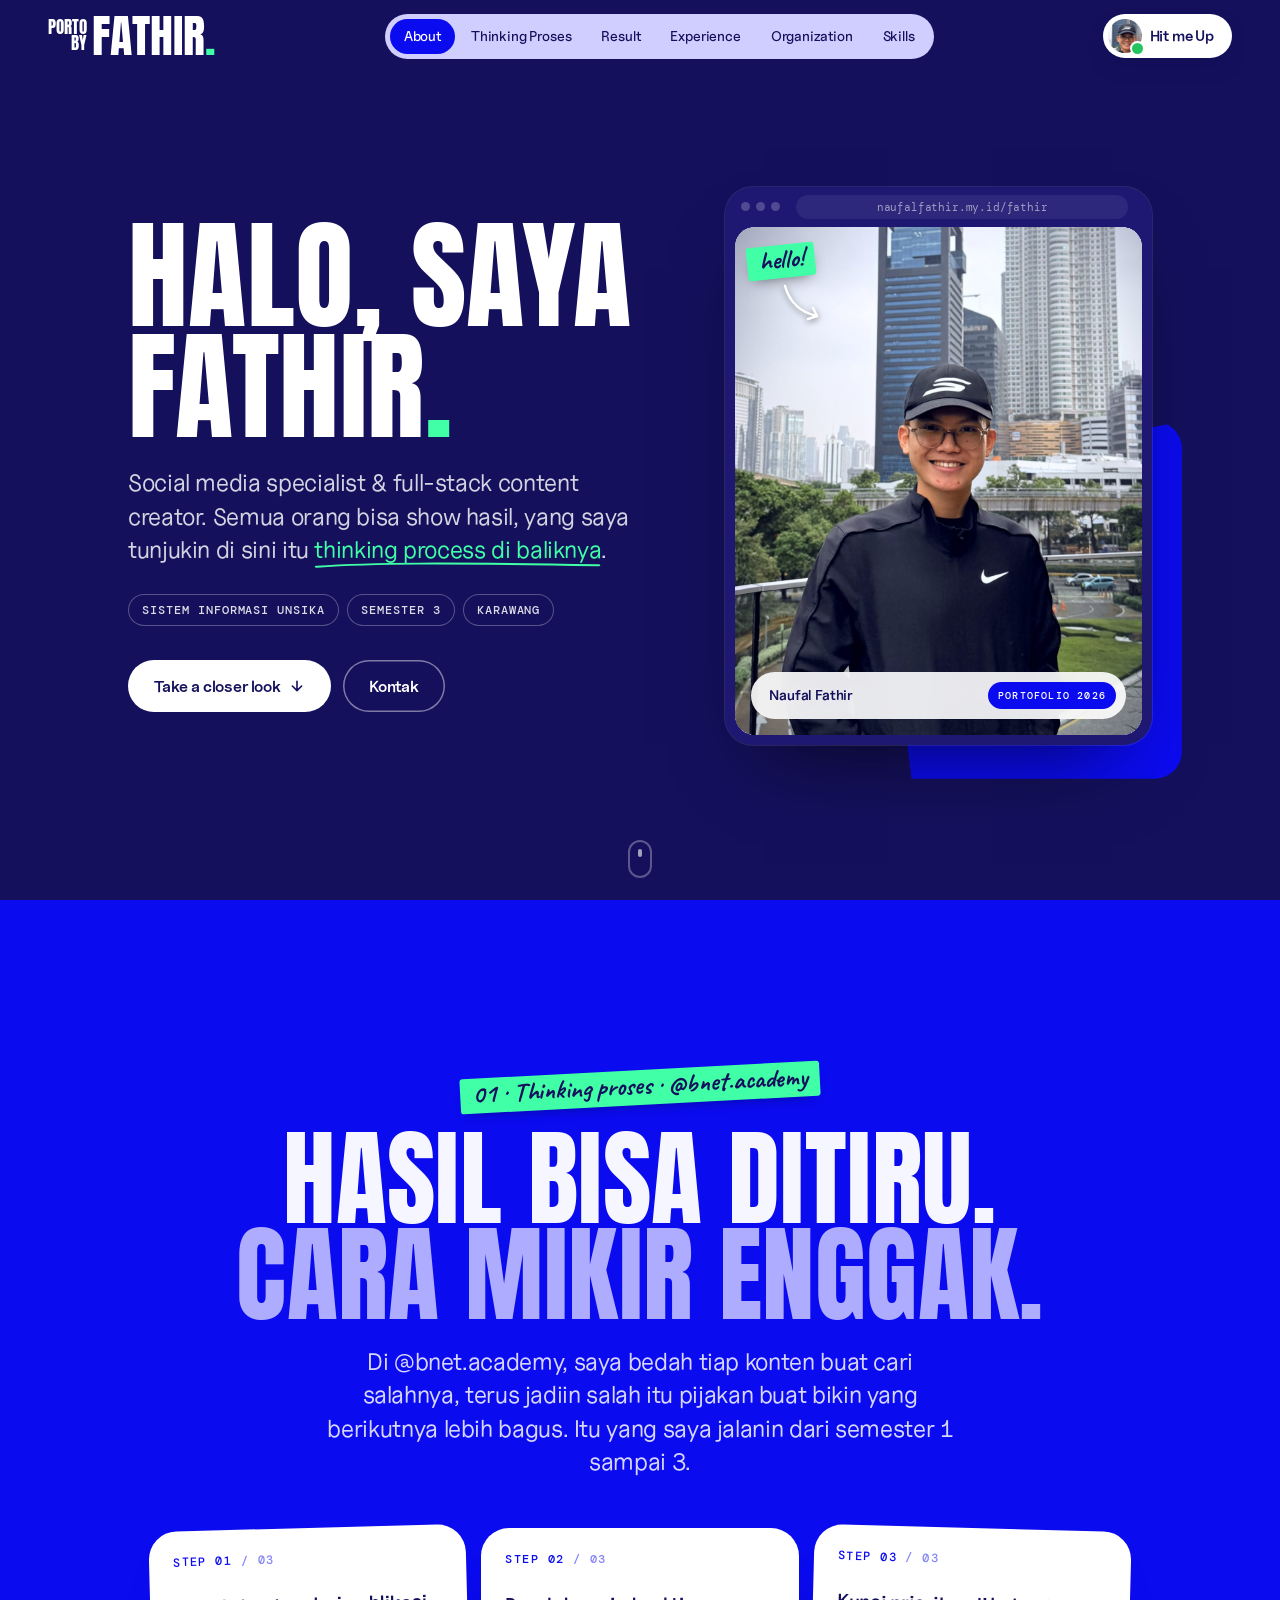
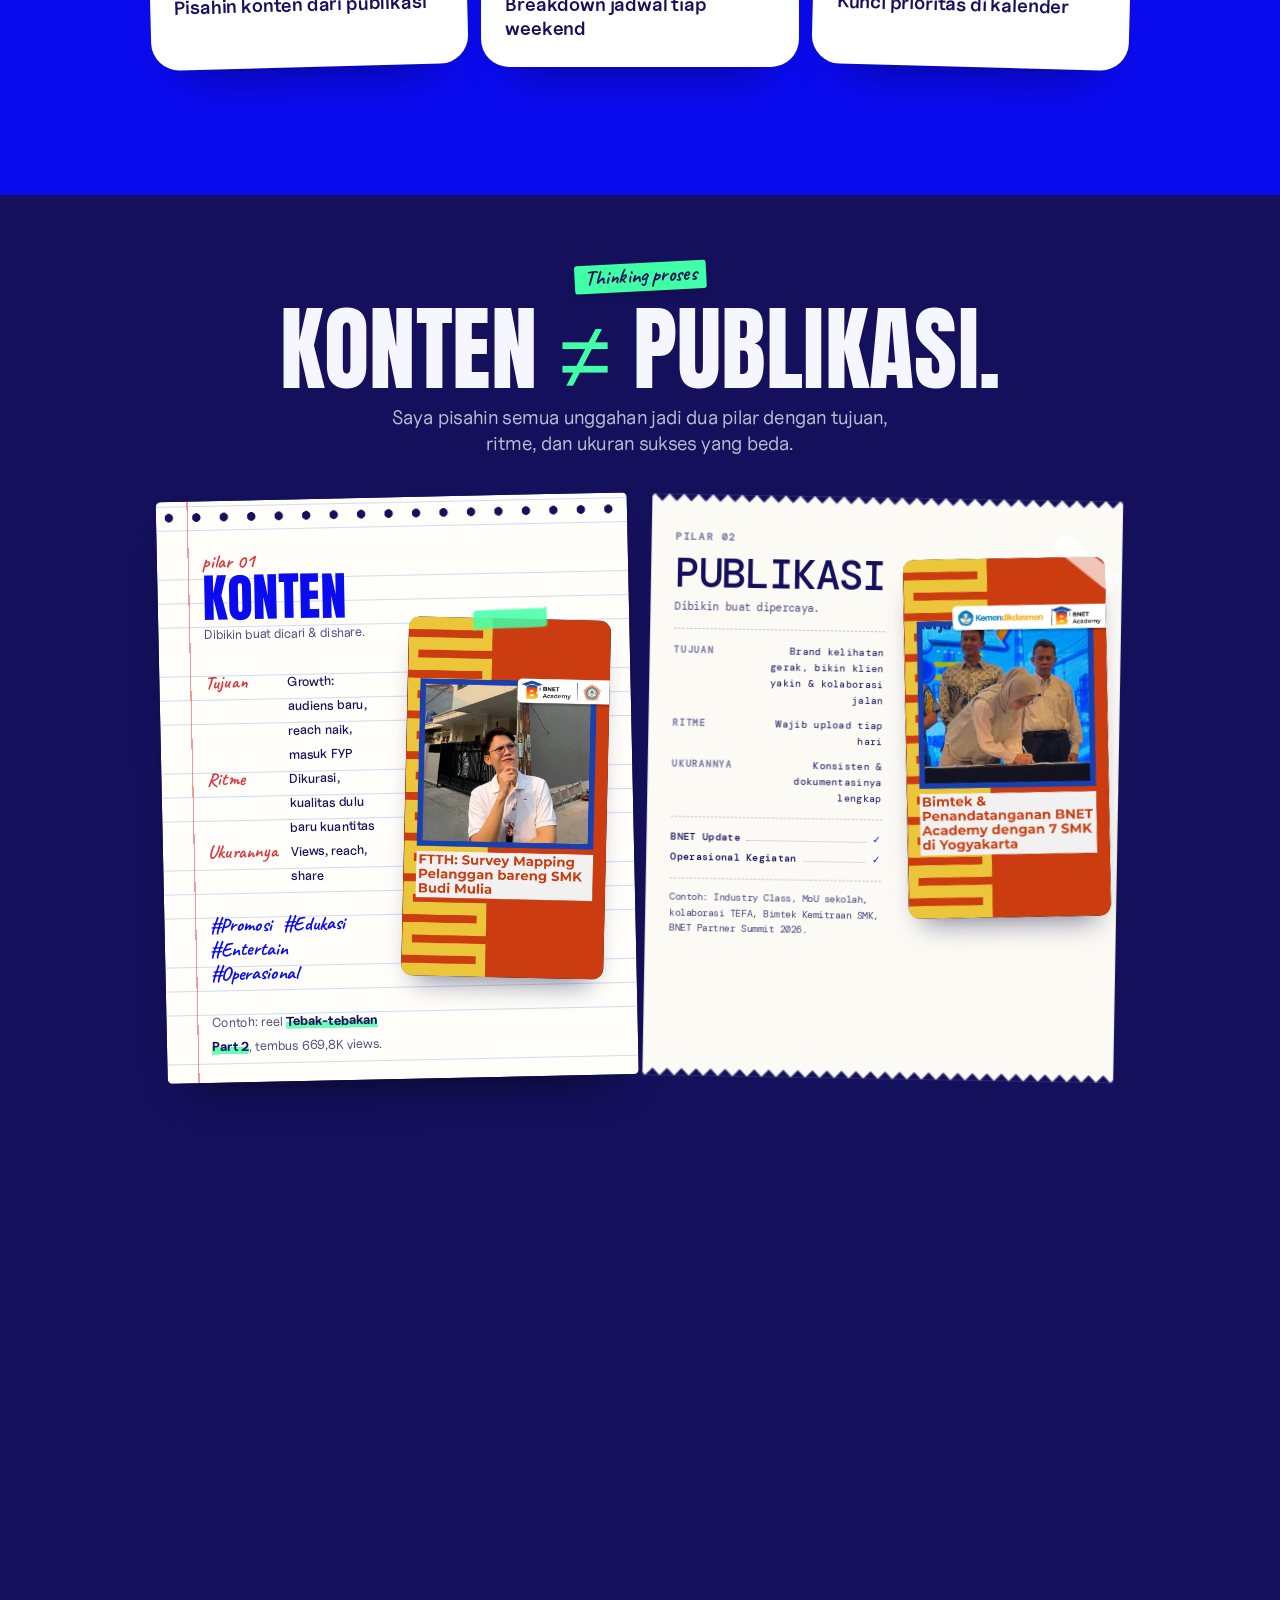
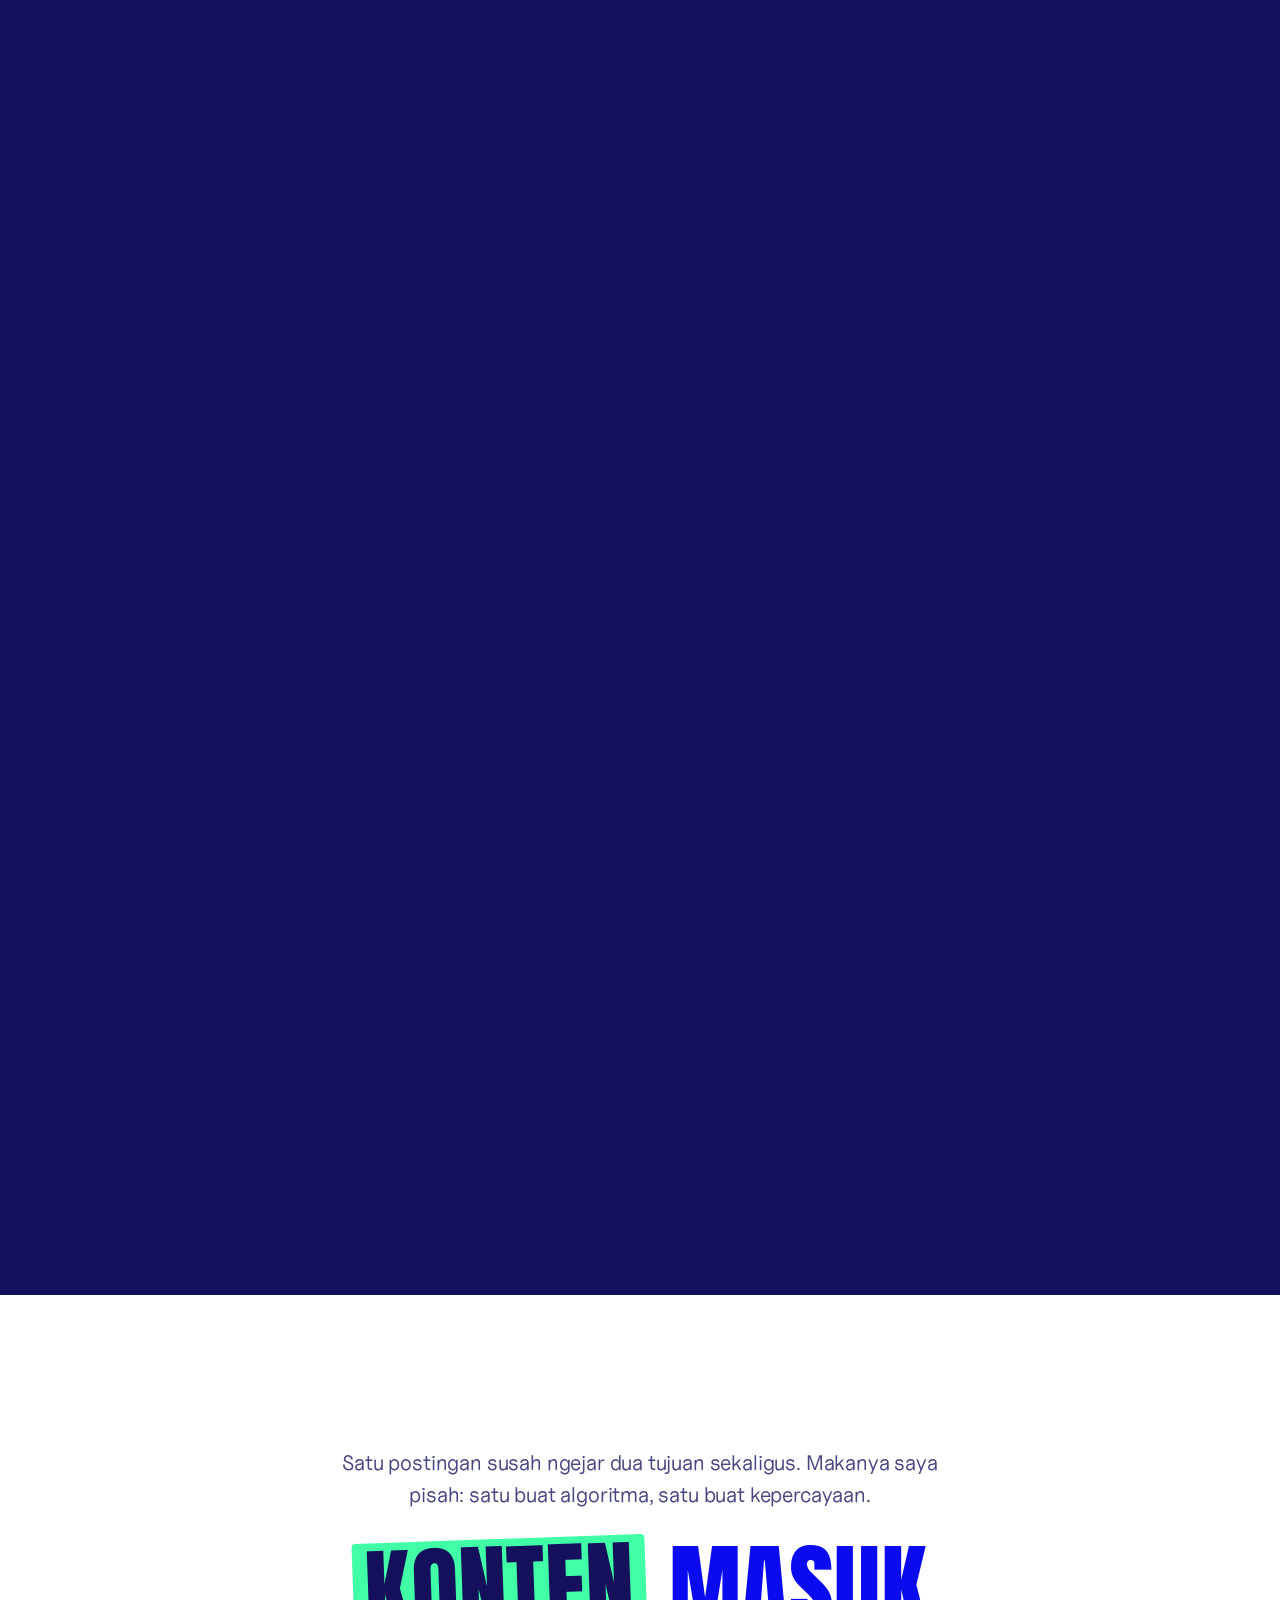
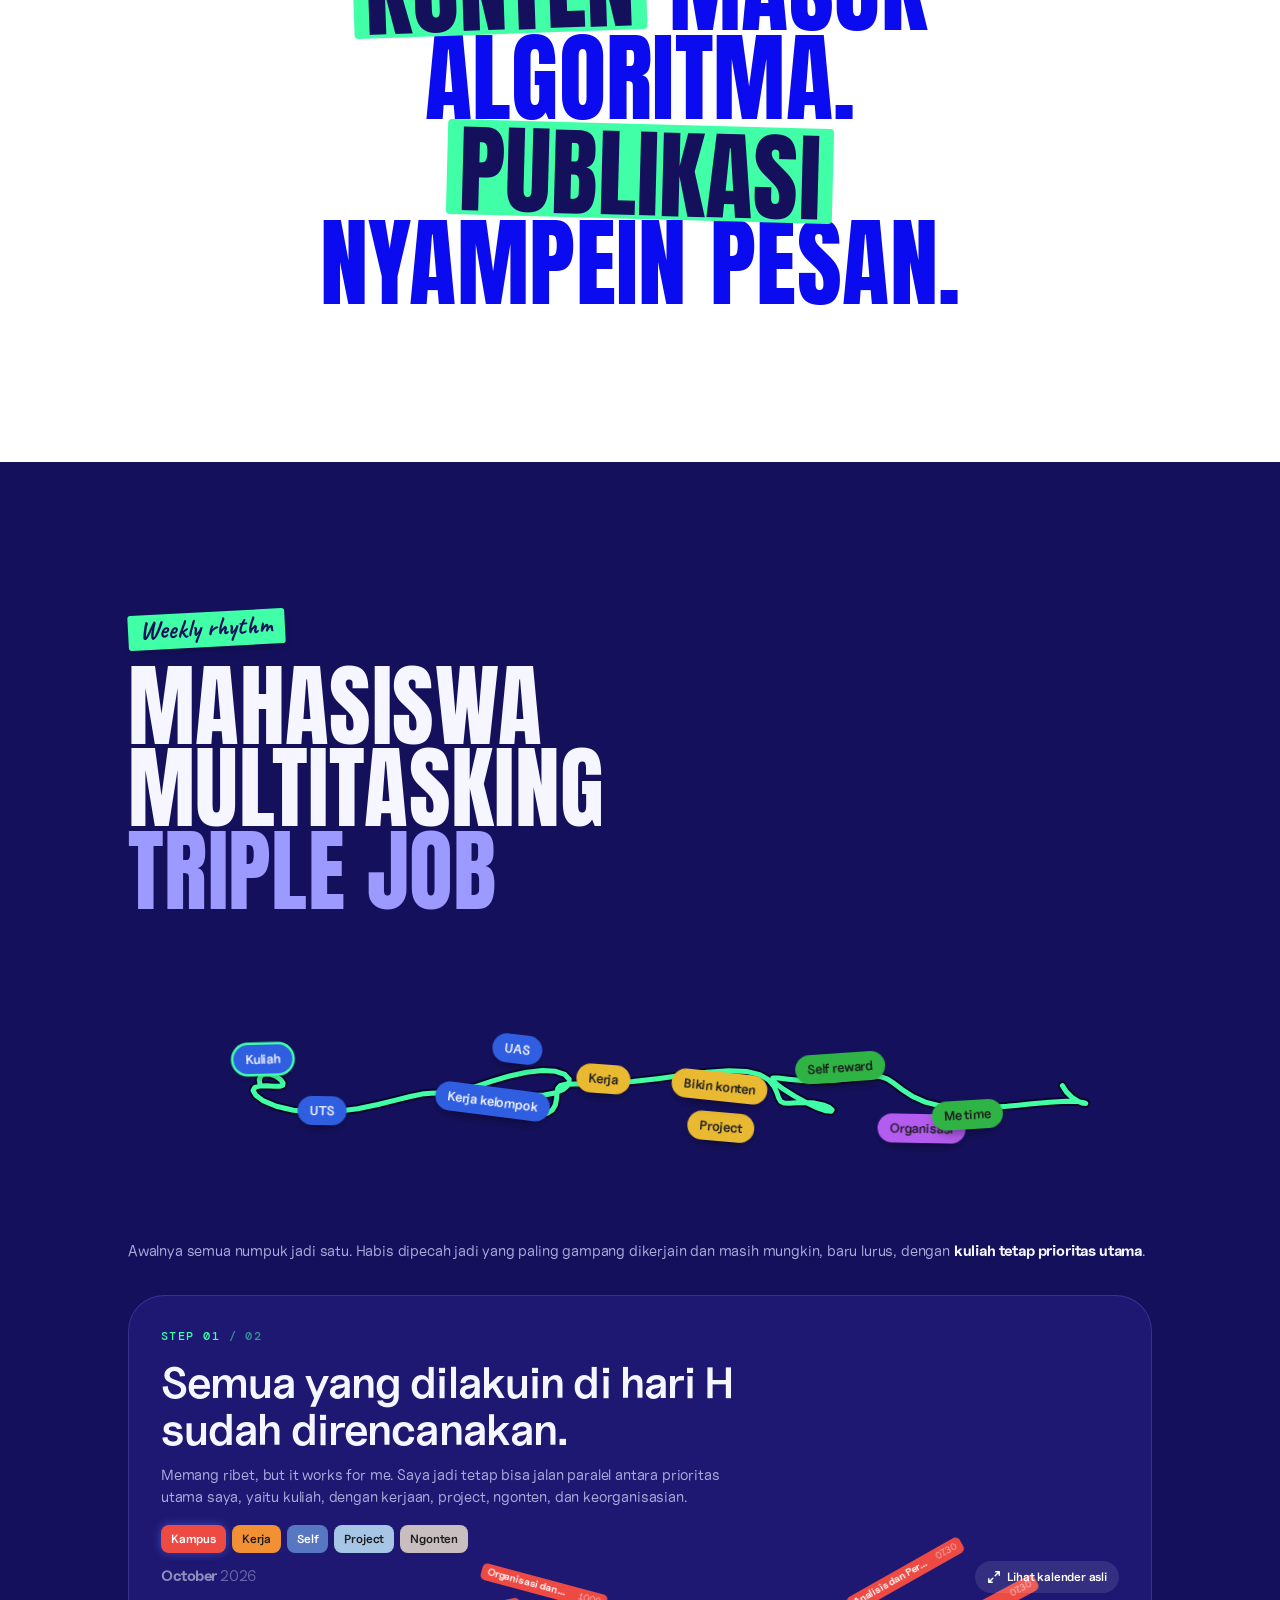
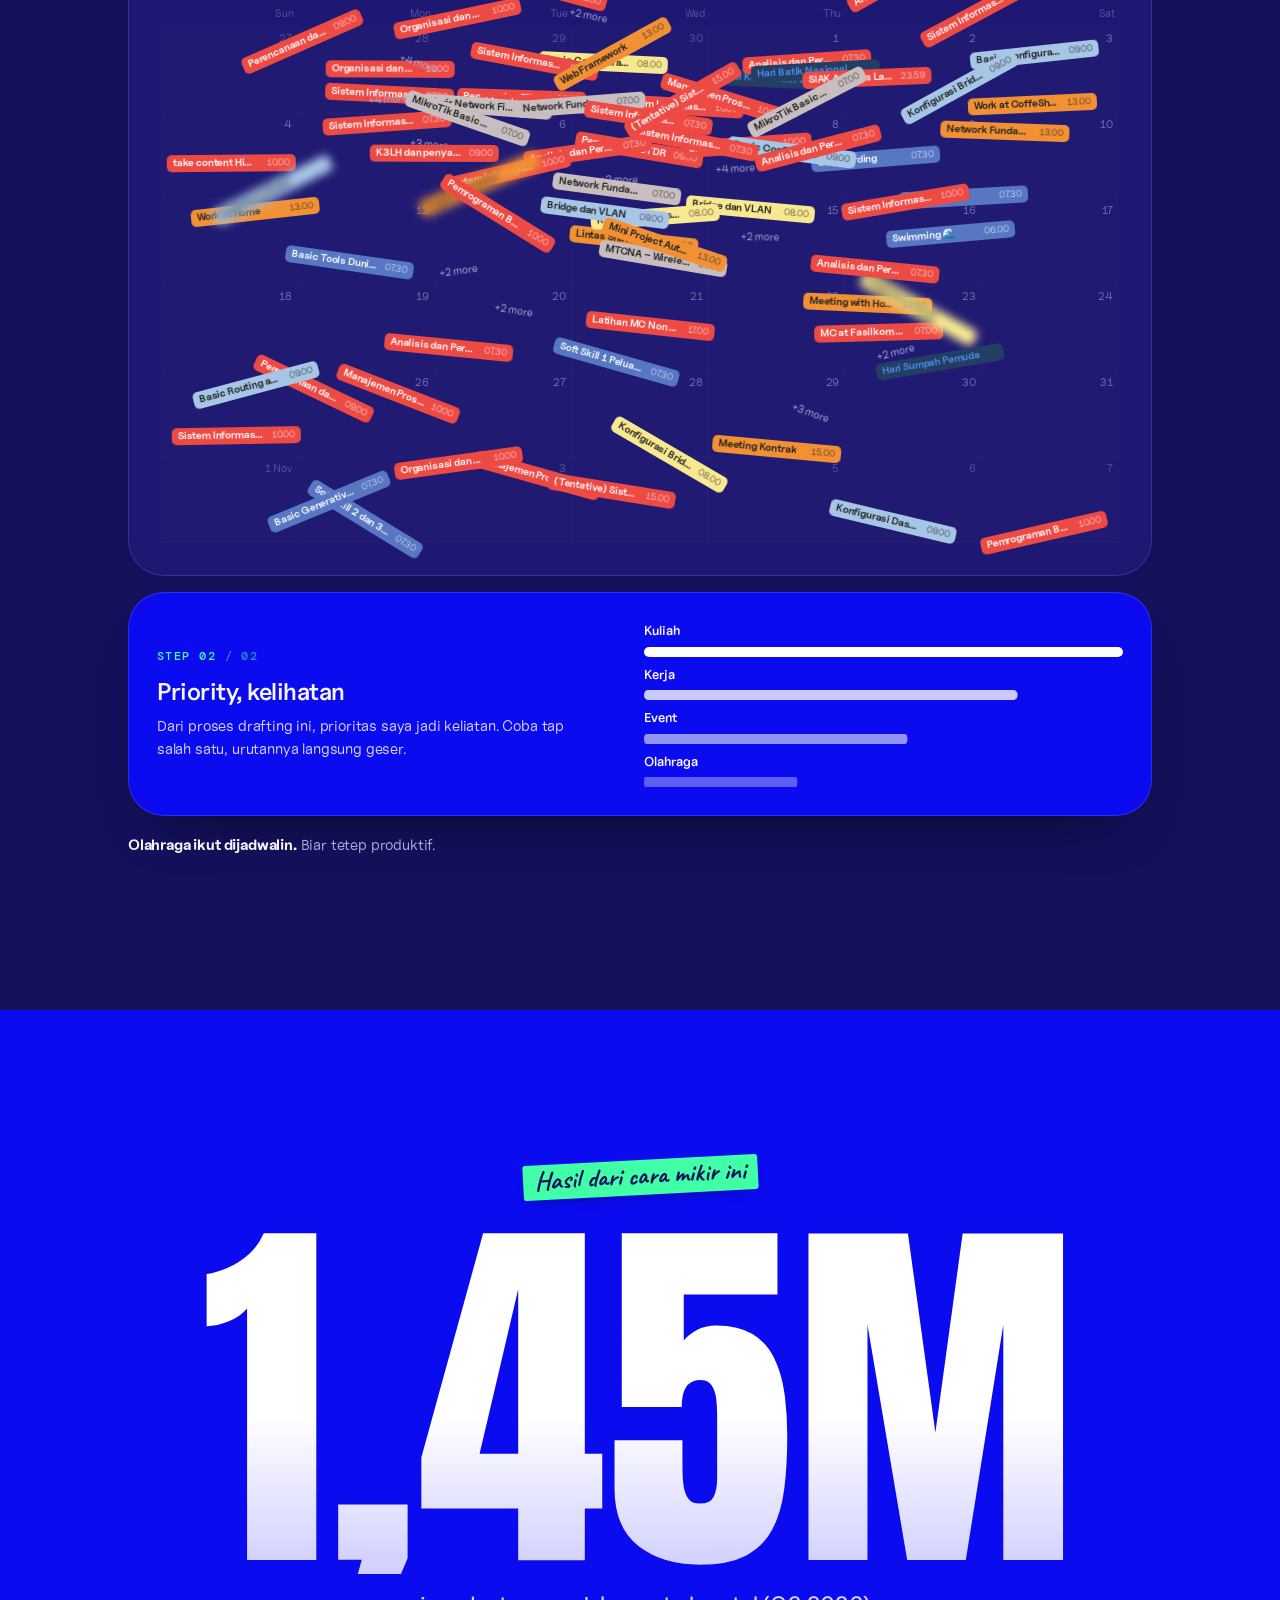
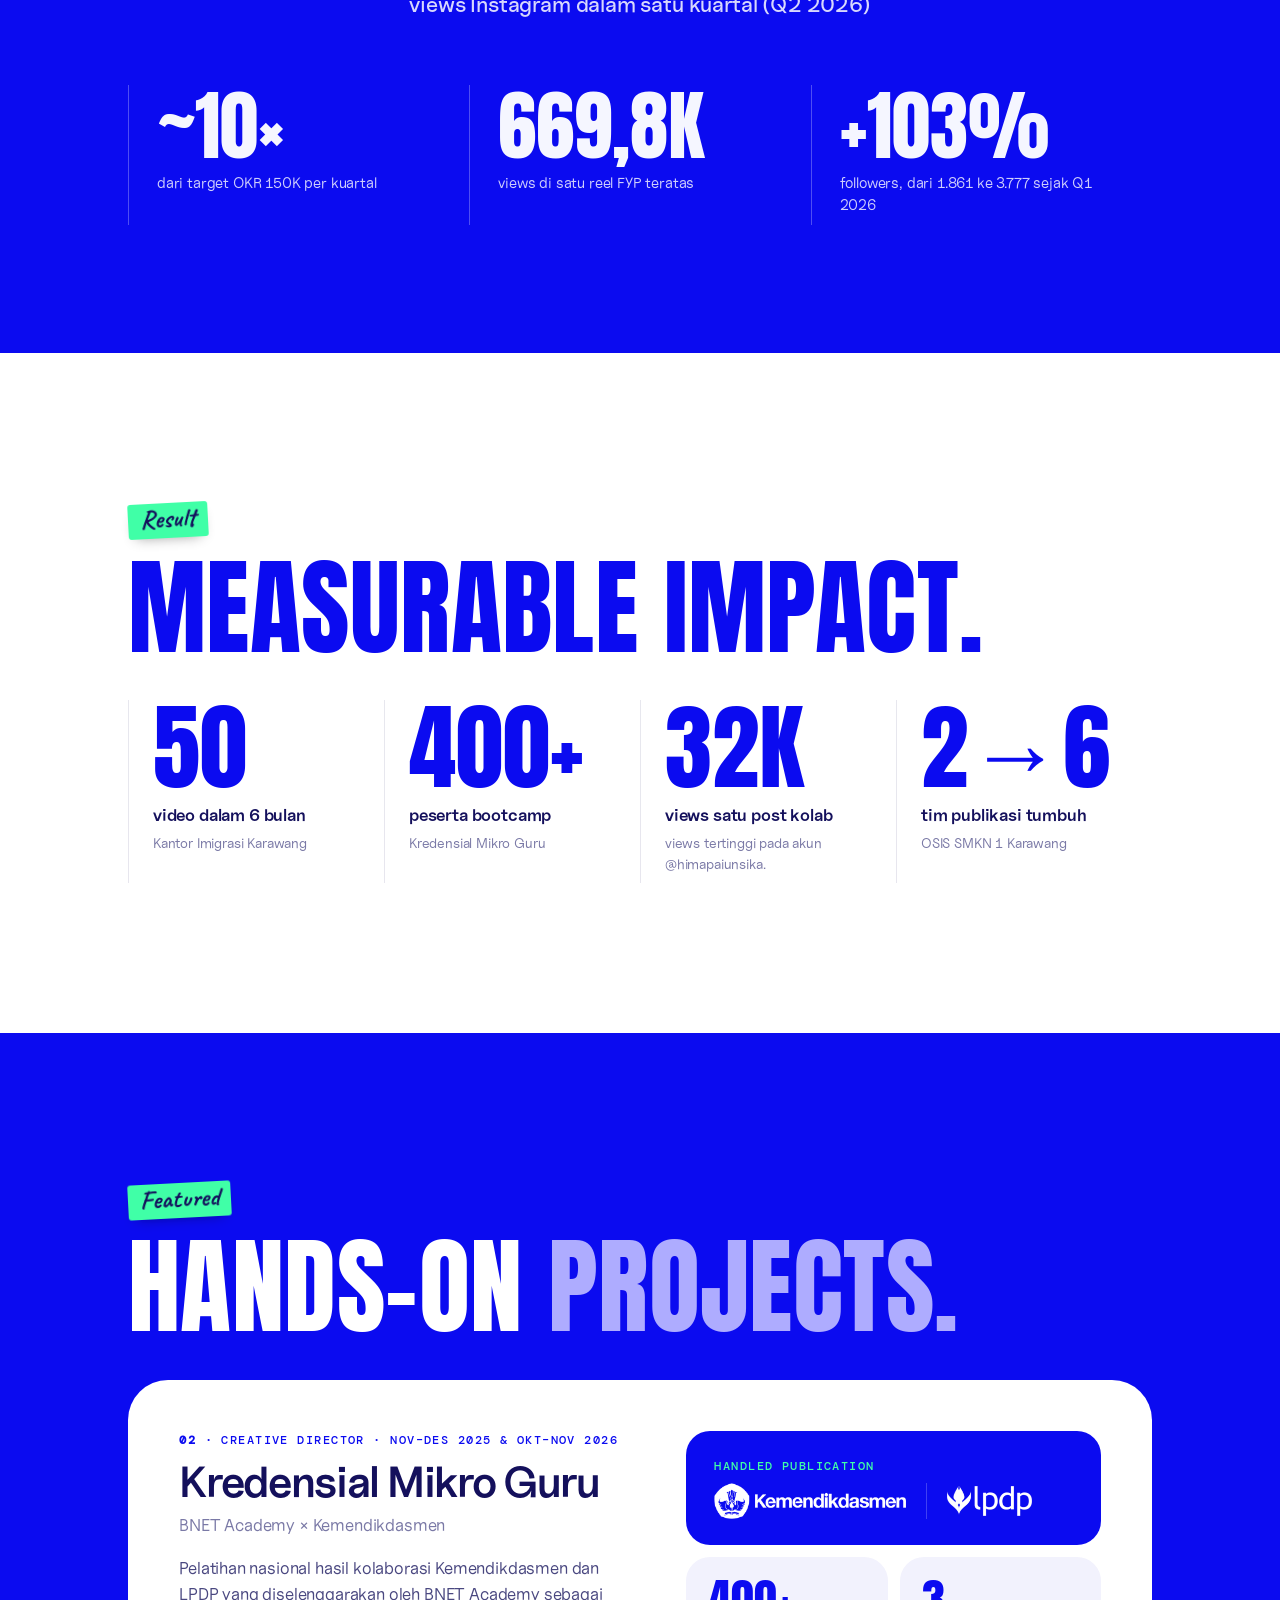
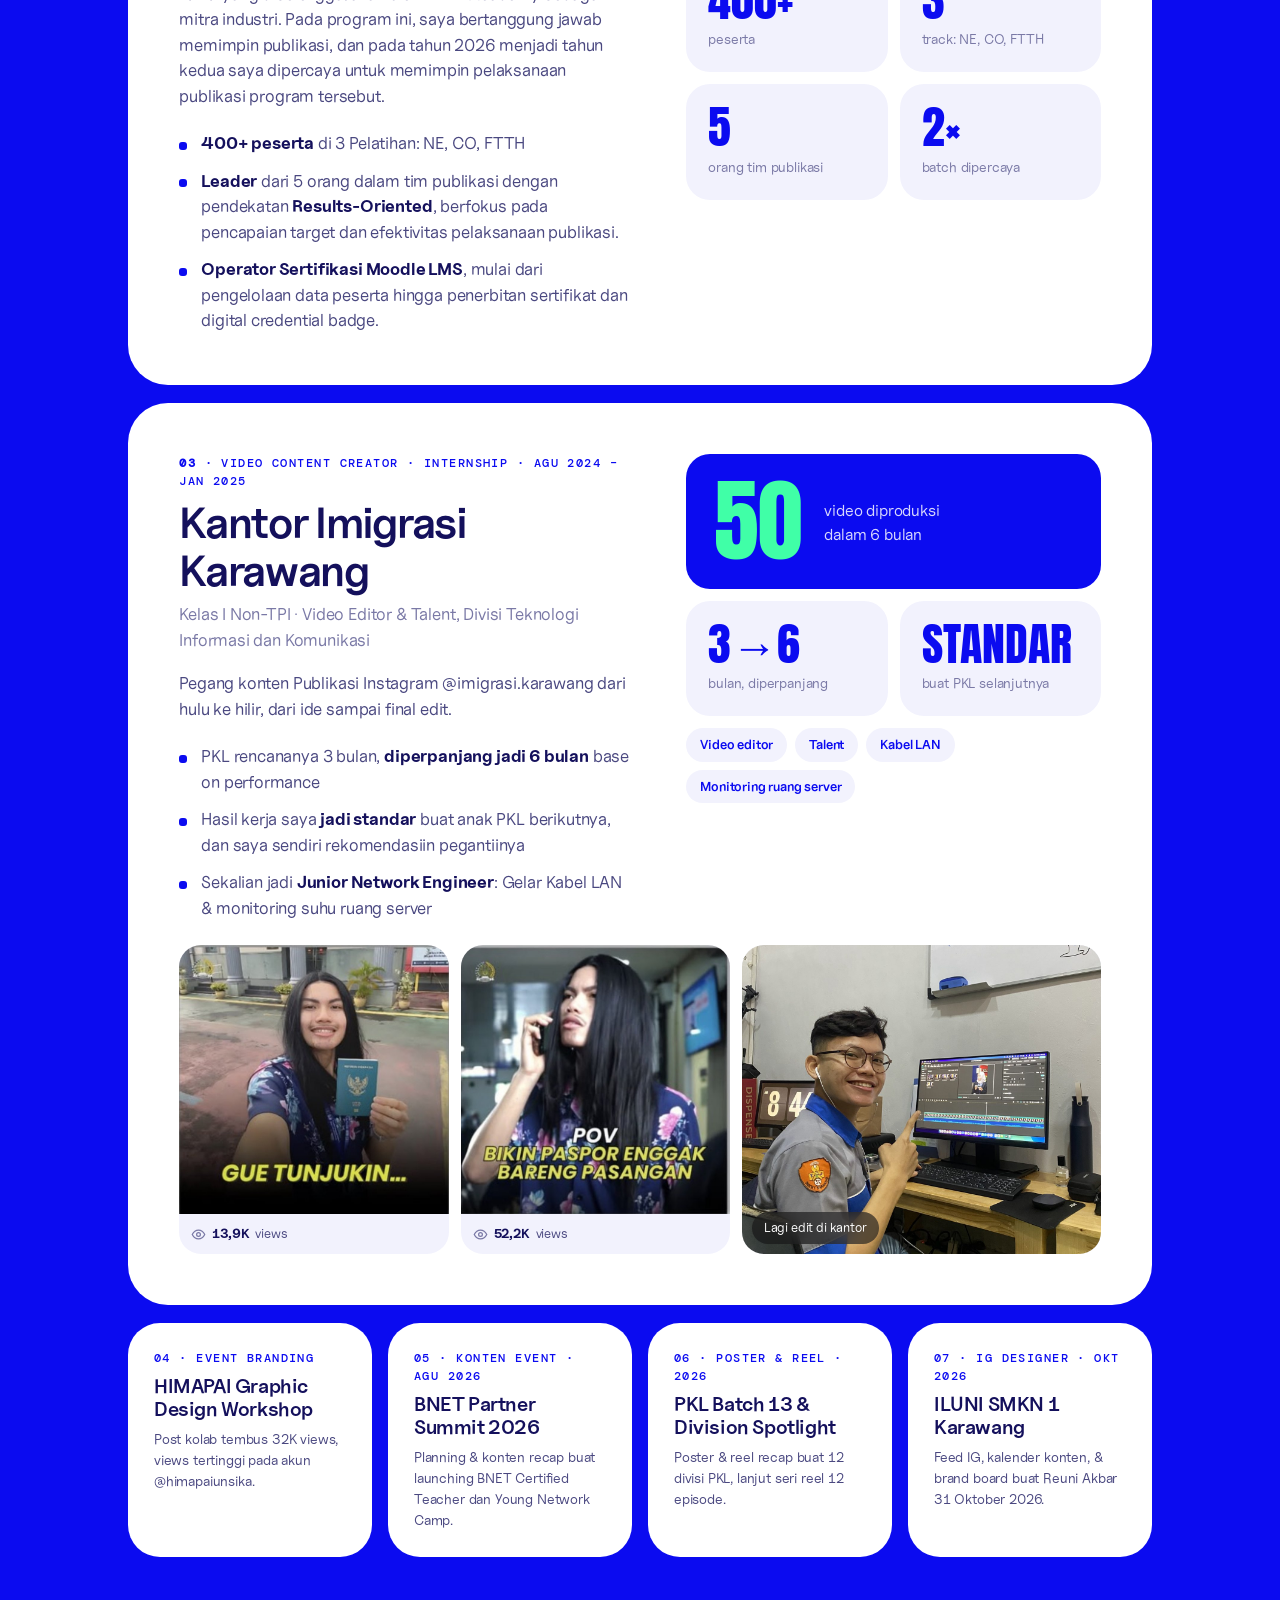
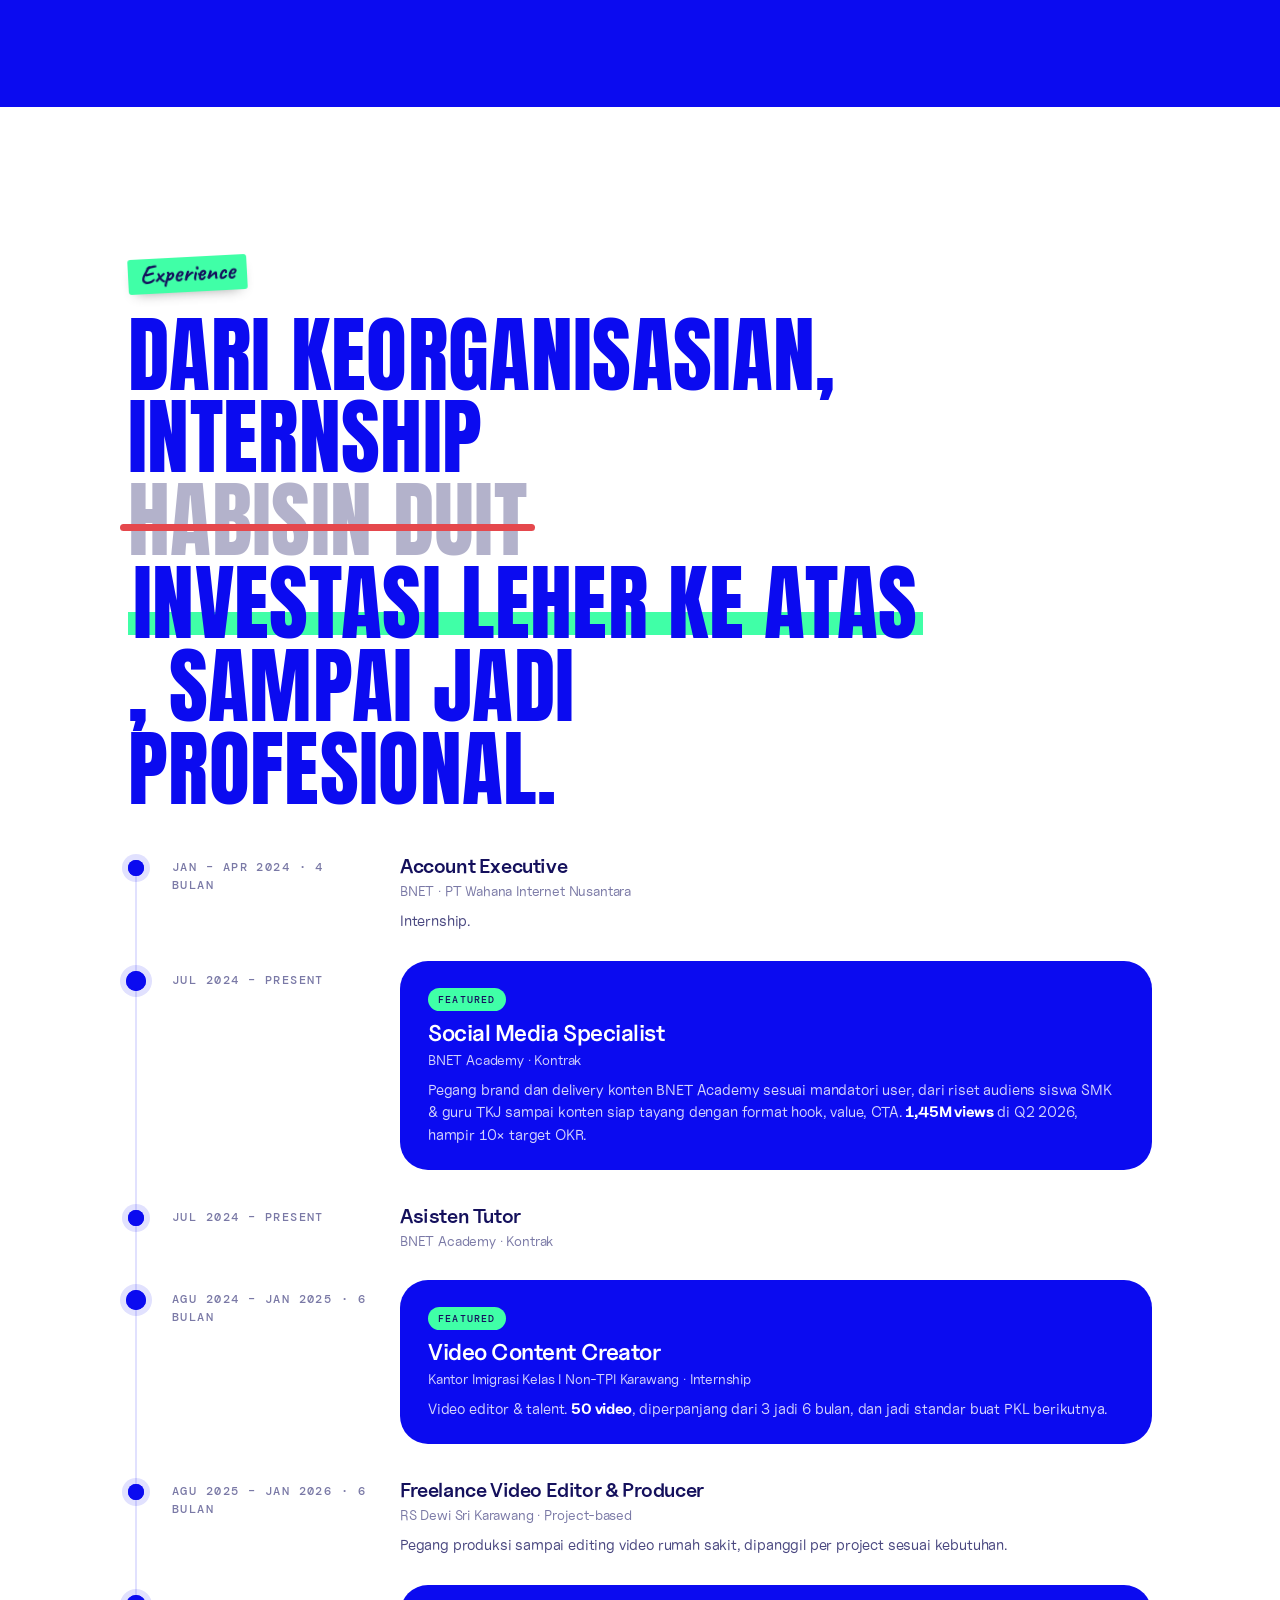
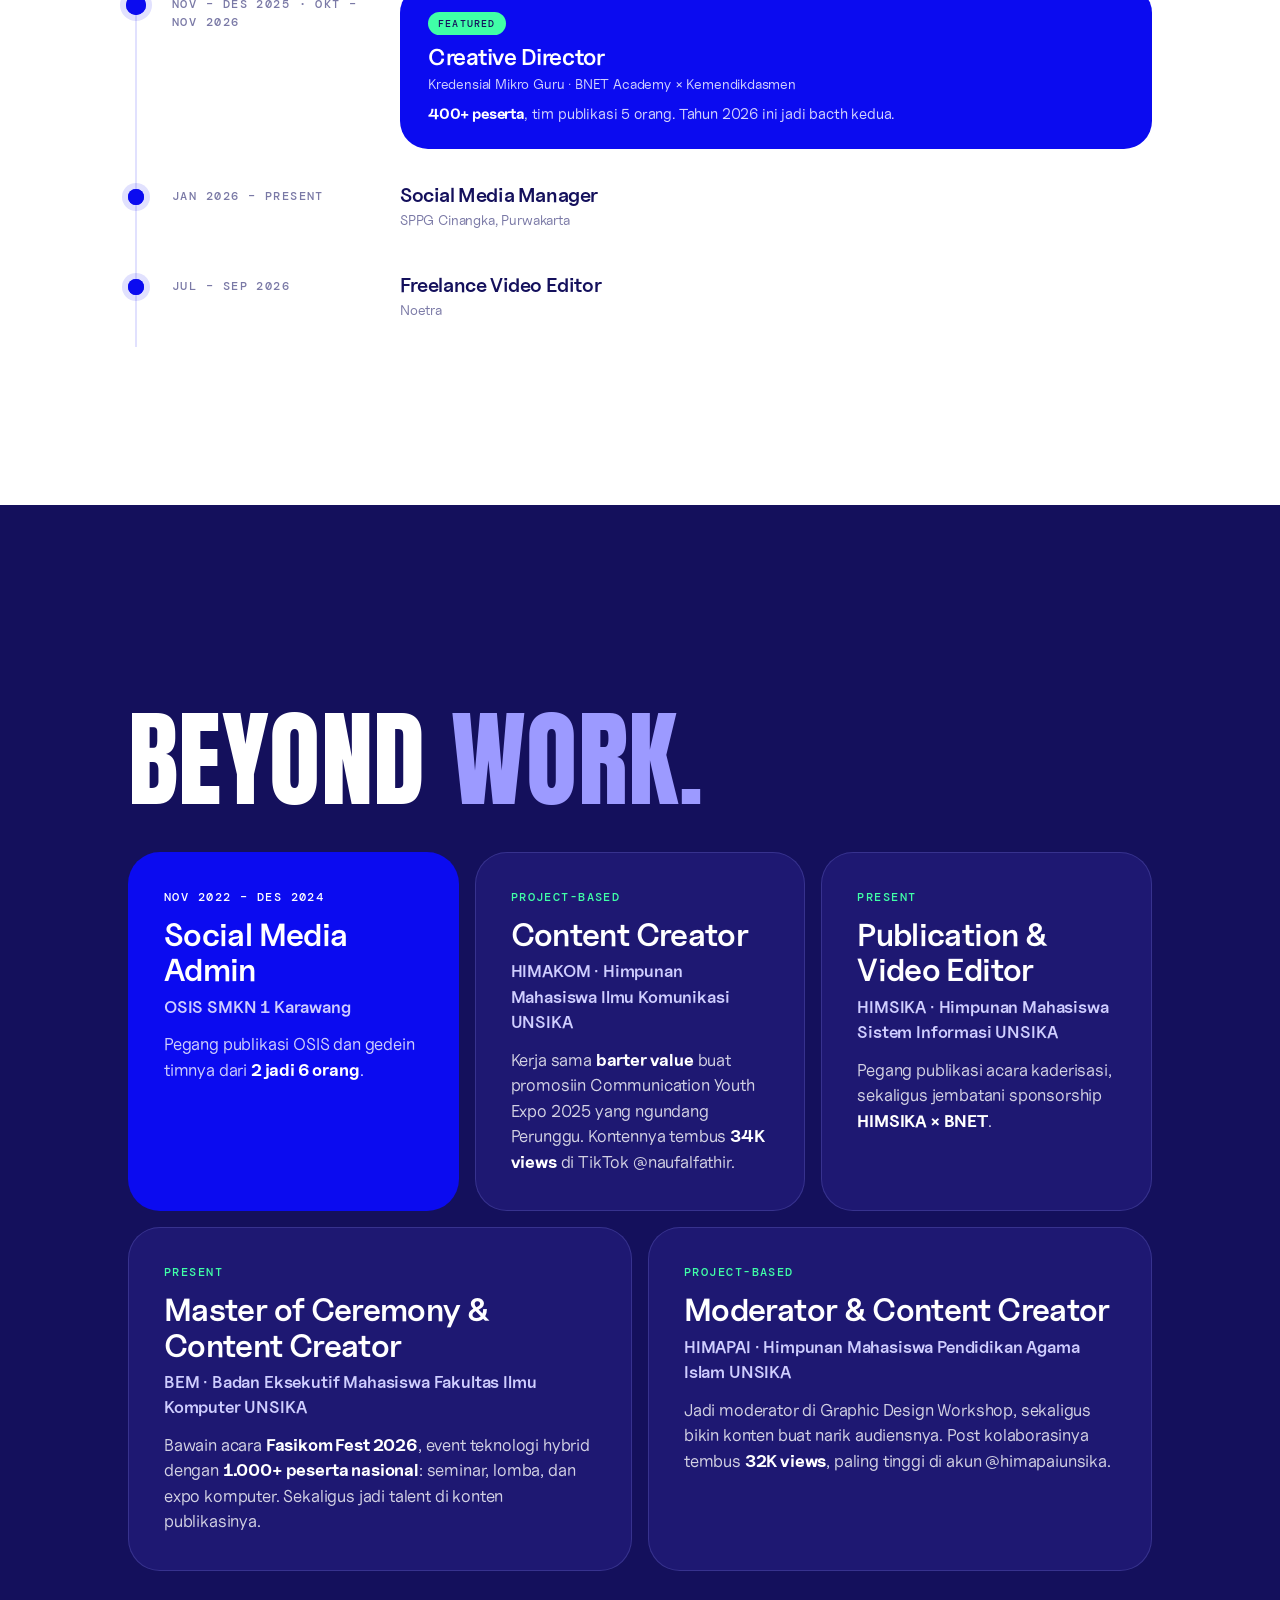
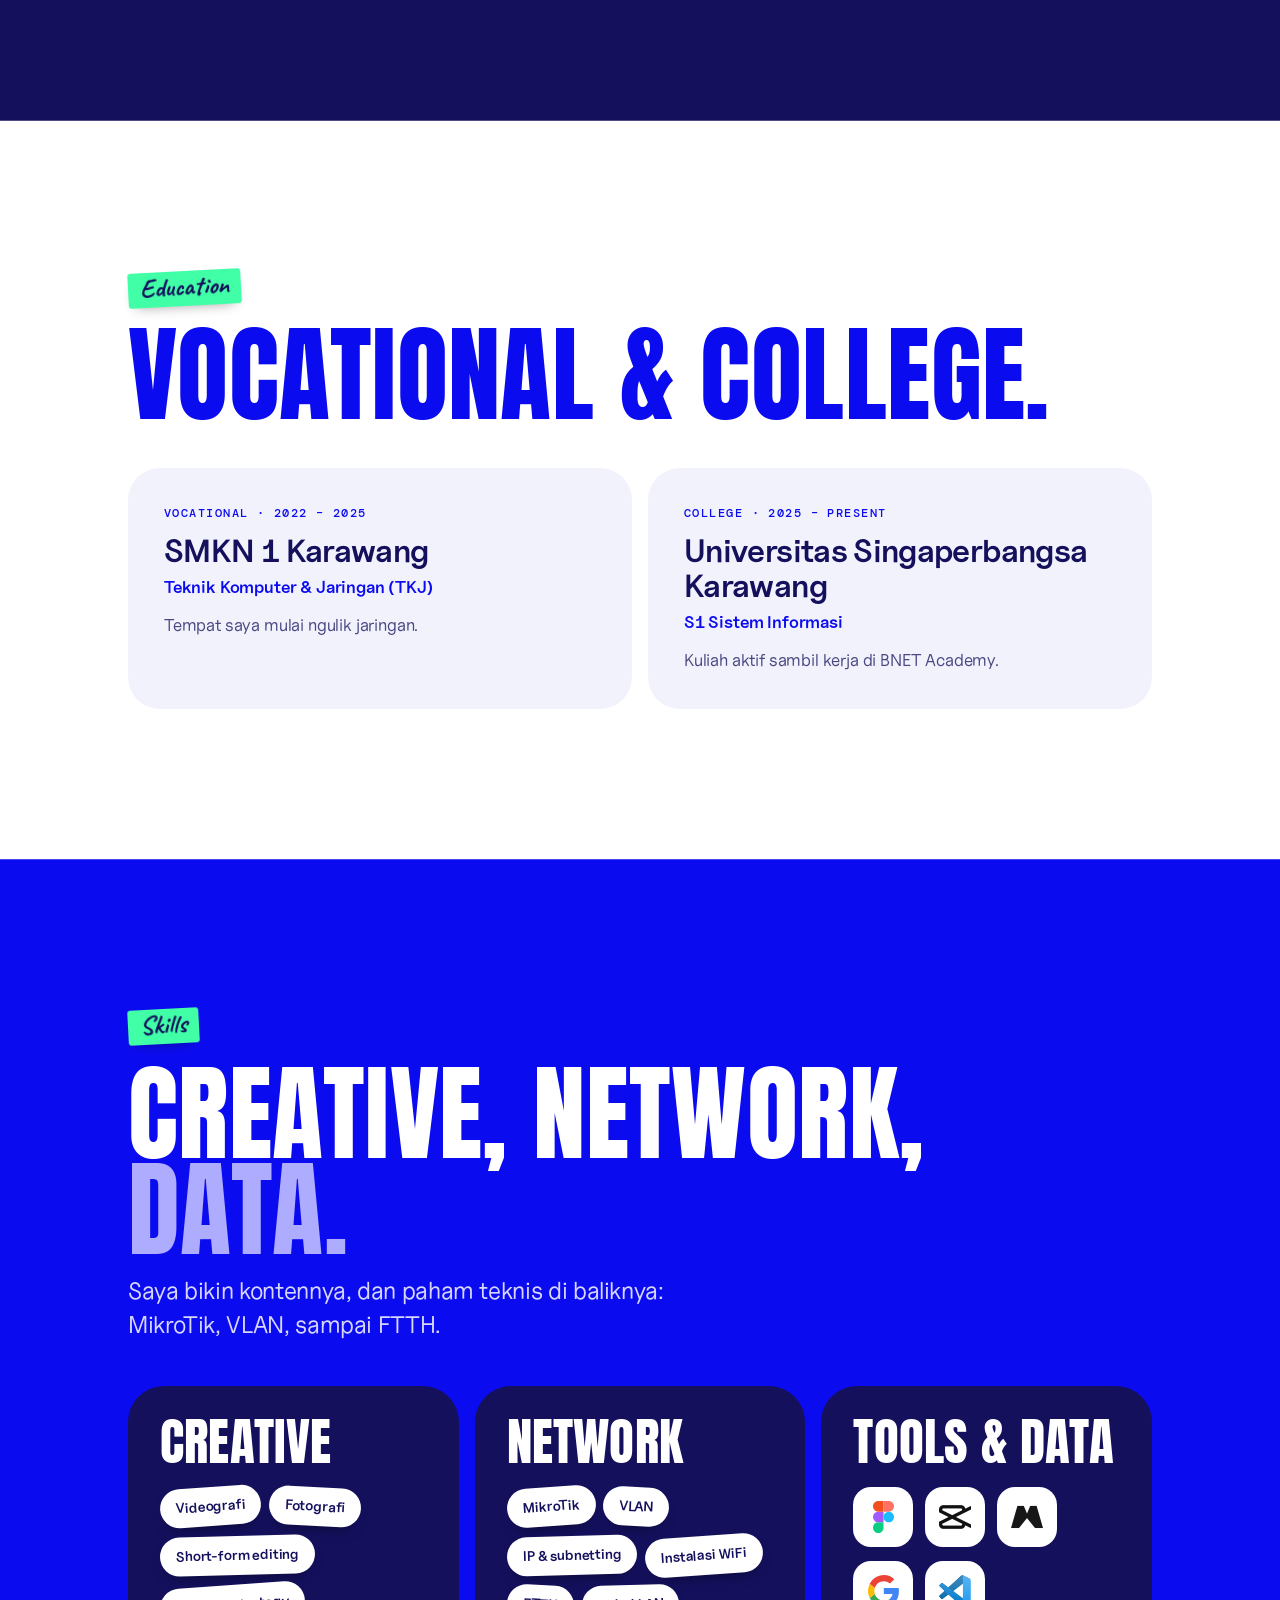
==== index.html @ c9dd36e2 "Kursor ala iPad: magnet, ikon membesar, sorotan link, garis ketik Gantiin kursor titik mint + catata" ====
<!doctype html>
<html lang="id">
<head>
<meta charset="utf-8">
<meta name="viewport" content="width=device-width,initial-scale=1">
<title>Fathir — Portofolio</title>
<meta name="description" content="Portofolio Naufal Fathir: semua orang bisa pamer angka, yang saya tunjukin itu cara mikirnya. Social media specialist & full-stack content creator di @bnet.academy, mahasiswa semester 3 Sistem Informasi UNSIKA.">
<link rel="icon" href="favicon.ico?v=2" sizes="32x32">
<link rel="icon" href="assets/icons/favicon.svg?v=2" type="image/svg+xml">
<link rel="apple-touch-icon" href="apple-touch-icon.png?v=2">
<link rel="preload" href="assets/fonts/Anton-Regular.woff2" as="font" type="font/woff2" crossorigin>
<link rel="stylesheet" href="css/style.css">
<link rel="stylesheet" href="css/ency.css">
</head>
<body>

<nav class="nav" id="nav">
  <div class="wrap">
    <a href="#top" class="logo" aria-label="Porto by Fathir, ke atas"><span class="lgs" aria-hidden="true"><b>Porto</b><b>by</b></span><span class="lgb" aria-hidden="true">Fathir<i>.</i></span></a>
    <span class="here" id="here" aria-hidden="true"></span>
    <ul>
      <li><a href="#about">About</a></li>
      <li><a href="#cara">Thinking Proses</a></li>
      <li><a href="#result">Result</a></li>
      <li><a href="#Experience">Experience</a></li>
      <li><a href="#organisasi">Organization</a></li>
      <li><a href="#skills">Skills</a></li>
    </ul>
    <a href="#kontak" class="cta"><span class="av" aria-hidden="true"><img src="assets/img/avatar-fathir.jpg" alt="" width="68" height="68"><i></i></span><span class="ctt">Hit me Up</span></a>
  </div>
  <div class="progress" id="progress"></div>
</nav>

<main id="top">

<!-- HERO -->
<section class="hero aurora" id="about">
  <i class="gfx" aria-hidden="true"></i>
  <div class="wrap">
    <div>
      <h1 aria-label="Halo, saya Fathir.">
        <span class="word" style="--i:0">Halo,</span>
        <span class="word" style="--i:1">saya</span><br>
        <span class="word" style="--i:2">Fathir<span style="color:var(--accent)">.</span></span>
      </h1>
      <p class="lead rv" style="--d:3">Social media specialist & full-stack content creator. Semua orang bisa show hasil, yang saya tunjukin di sini itu <span class="mark">thinking process di baliknya</span>.</p>
      <div class="chips rv" style="--d:4">
        <span class="chip">Sistem Informasi UNSIKA</span>
        <span class="chip">Semester 3</span>
        <span class="chip">Karawang</span>
      </div>
      <div class="btns rv" style="--d:5">
        <a href="#bnet" class="btn primary">Take a closer look
          <svg width="16" height="16" viewBox="0 0 24 24" fill="none" stroke="currentColor" stroke-width="2.4" stroke-linecap="round" stroke-linejoin="round" aria-hidden="true"><path d="M12 5v14M5 12l7 7 7-7"/></svg>
        </a>
        <a href="#kontak" class="btn ghost">Kontak</a>
      </div>
    </div>
    <div class="pwin">
      <div class="winbar" aria-hidden="true"><i></i><i></i><i></i><span>naufalfathir.my.id/fathir</span></div>
      <figure class="portrait" id="portrait">
        <img src="assets/img/foto-fathir.jpg" alt="Foto Naufal Fathir Hidayat" id="portraitImg" class="on">
        <img src="assets/img/foto-fathir-2.jpg" alt="" aria-hidden="true" decoding="async">
        <figcaption class="tag">Naufal Fathir<span>Portofolio 2026</span></figcaption>
      </figure>
      <span class="hello" aria-hidden="true"><b>hello!</b><svg width="44" height="40" viewBox="0 0 44 40" fill="none" stroke="#fff" stroke-width="2.4" stroke-linecap="round" stroke-linejoin="round"><path d="M4 4c4 14 14 26 32 30"/><path d="M27 37l9-3-4-8"/></svg></span>
    </div>
  </div>
  <div class="scrollhint" aria-hidden="true"></div>
</section>

<!-- BNET -->
<div class="dark" id="bnet">
  <i class="gfx" aria-hidden="true"></i>
  <section class="bnet-intro">
    <div class="wrap">
      <p class="eyebrow rv"><b>01</b> · Thinking proses · @bnet.academy</p>
      <h2 class="rv" style="--d:1">Hasil bisa ditiru. <span class="t2">Cara mikir enggak.</span></h2>
      <p class="lead rv" style="--d:2">Di @bnet.academy, saya bedah tiap konten buat cari salahnya, terus jadiin salah itu pijakan buat bikin yang berikutnya lebih bagus. Itu yang saya jalanin dari semester 1 sampai 3.</p>
      <ol class="think3">
        <li class="rv" style="--d:3"><b>01</b><span>Pisahin konten dari publikasi</span></li>
        <li class="rv" style="--d:4"><b>02</b><span>Breakdown jadwal tiap weekend</span></li>
        <li class="rv" style="--d:5"><b>03</b><span>Kunci prioritas di kalender</span></li>
      </ol>
    </div>
  </section>


  <div id="cara">
  <section class="pillars">
    <div class="stick">
      <div class="wrap">
        <div class="head">
          <p class="eyebrow">Thinking proses</p>
          <h2>Konten <span class="neq" id="neq">≠</span> Publikasi.</h2>
          <p class="lead" style="max-width:40ch;margin:16px auto 0">Saya pisahin semua unggahan jadi dua pilar dengan tujuan, ritme, dan ukuran sukses yang beda.</p>
        </div>
        <div class="pgrid">
          <article class="pcard" id="p1" data-n="01">
            <div class="num">PILAR 01</div>
            <h3>Konten</h3>
            <p class="sub">Dibikin buat dicari & dishare.</p>
            <div class="pbody"><div>
            <dl>
              <dt>Tujuan</dt><dd>Growth: audiens baru, reach naik, masuk FYP</dd>
              <dt>Ritme</dt><dd>Dikurasi, kualitas dulu baru kuantitas</dd>
              <dt>Ukurannya</dt><dd>Views, reach, share</dd>
            </dl>
            <div class="tags"><span>Promosi</span><span>Edukasi</span><span>Entertain</span><span>Operasional</span></div>
            <p class="ex">Contoh: reel <b>Tebak-tebakan Part 2</b>, tembus 669,8K views.</p>
            </div>
            <figure class="vslot haspost" data-label="Contoh konten"><video muted playsinline preload="none" poster="assets/video/konten-cover.jpg" data-src="assets/video/konten.mp4" aria-label="Contoh konten"></video><button type="button" class="cover" aria-label="Putar video contoh konten"><img src="assets/video/konten-cover.jpg" alt="" width="720" height="1280" decoding="async"><span class="play" aria-hidden="true"><svg width="14" height="14" viewBox="0 0 24 24" fill="currentColor" aria-hidden="true"><path d="M7 4.5v15a1 1 0 0 0 1.5.86l12.5-7.5a1 1 0 0 0 0-1.72L8.5 3.64A1 1 0 0 0 7 4.5z"/></svg></span></button><button type="button" class="snd" aria-label="Suara video" aria-pressed="false"><svg width="16" height="16" viewBox="0 0 24 24" fill="none" stroke="currentColor" stroke-width="2.2" stroke-linecap="round" stroke-linejoin="round" aria-hidden="true"><path d="M11 5 6 9H3v6h3l5 4z"/><path class="w" d="M15.5 8.5a5 5 0 0 1 0 7M18.5 5.5a9 9 0 0 1 0 13"/><path class="x" d="m16 9 5 6m0-6-5 6"/></svg></button><figcaption><b>10 detik</b>Contoh konten</figcaption></figure></div>
          </article>
          <article class="pcard" id="p2" data-n="02">
            <div class="num">PILAR 02</div>
            <h3>Publikasi</h3>
            <p class="sub">Dibikin buat dipercaya.</p>
            <div class="pbody"><div>
            <dl>
              <dt>Tujuan</dt><dd>Brand kelihatan gerak, bikin klien yakin & kolaborasi jalan</dd>
              <dt>Ritme</dt><dd>Wajib upload tiap hari</dd>
              <dt>Ukurannya</dt><dd>Konsisten & dokumentasinya lengkap</dd>
            </dl>
            <div class="tags"><span>BNET Update</span><span>Operasional Kegiatan</span></div>
            <p class="ex">Contoh: Industry Class, MoU sekolah, kolaborasi TEFA, Bimtek Kemitraan SMK, BNET Partner Summit 2026.</p>
            </div>
            <figure class="vslot haspost" data-label="Contoh publikasi"><video muted playsinline preload="none" poster="assets/video/publikasi-cover.jpg" data-src="assets/video/publikasi.mp4" aria-label="Contoh publikasi"></video><button type="button" class="cover" aria-label="Putar video contoh publikasi"><img src="assets/video/publikasi-cover.jpg" alt="" width="720" height="1280" decoding="async"><span class="play" aria-hidden="true"><svg width="14" height="14" viewBox="0 0 24 24" fill="currentColor" aria-hidden="true"><path d="M7 4.5v15a1 1 0 0 0 1.5.86l12.5-7.5a1 1 0 0 0 0-1.72L8.5 3.64A1 1 0 0 0 7 4.5z"/></svg></span></button><button type="button" class="snd" aria-label="Suara video" aria-pressed="false"><svg width="16" height="16" viewBox="0 0 24 24" fill="none" stroke="currentColor" stroke-width="2.2" stroke-linecap="round" stroke-linejoin="round" aria-hidden="true"><path d="M11 5 6 9H3v6h3l5 4z"/><path class="w" d="M15.5 8.5a5 5 0 0 1 0 7M18.5 5.5a9 9 0 0 1 0 13"/><path class="x" d="m16 9 5 6m0-6-5 6"/></svg></button><figcaption><b>10 detik</b>Contoh publikasi</figcaption></figure></div>
          </article>
        </div>
      </div>
    </div>
  </section>

  <section class="quote aurora dk">
    <div class="wrap">
      <p class="small rv">Satu postingan susah ngejar dua tujuan sekaligus. Makanya saya pisah: satu buat algoritma, satu buat kepercayaan.</p>
      <blockquote class="rv" style="--d:1"><em>Konten</em> masuk algoritma. <em>Publikasi</em> nyampein pesan.</blockquote>
    </div>
  </section>

  <section class="ritme">
    <div class="wrap">
      <div class="top">
        <div>
          <p class="eyebrow rv">Weekly rhythm</p>
          <h2 class="rv" style="--d:1">Mahasiswa Multitasking <span class="t2">Triple Job</span></h2>
        </div>
      </div>
      <div class="rope rv" id="rope" role="img" aria-label="Tali kusut berisi kegiatan seperti kuliah, UTS, UAS, kerja, project, dan me time, yang jadi lurus setelah priority list dibuat">
        <svg class="ropesvg" aria-hidden="true"><path class="r0" id="ropeBack"/><path class="r1" id="ropePath"/></svg>
        <span class="rk k1 main" data-t="0.07">Kuliah</span><span class="rk k1" data-t="0.52">UTS</span><span class="rk k1" data-t="0.31">UAS</span><span class="rk k1" data-t="0.83">Kerja kelompok</span><span class="rk k2" data-t="0.19">Kerja</span><span class="rk k2" data-t="0.64">Project</span><span class="rk k2" data-t="0.42">Bikin konten</span><span class="rk k3" data-t="0.95">Organisasi</span><span class="rk k4" data-t="0.12">Self reward</span><span class="rk k4" data-t="0.73">Me time</span>
      </div>
      <p class="rope-note rv">Awalnya semua numpuk jadi satu. Habis dipecah jadi yang paling gampang dikerjain dan masih mungkin, baru lurus, dengan <b>kuliah tetap prioritas utama</b>.</p>
      <div class="steps">
        <div class="step plancard rv">
          <div class="plantext">
            <div class="k">01</div>
            <h3>Semua yang dilakuin di hari H sudah direncanakan.</h3>
            <p>Memang ribet, but it works for me. Saya jadi tetap bisa jalan paralel antara prioritas utama saya, yaitu kuliah, dengan kerjaan, project, ngonten, dan keorganisasian.</p>
            <div class="week"><span class="c-red shine">Kampus</span><span class="c-orange">Kerja</span><span class="c-blue">Self</span><span class="c-lblue">Project</span><span class="c-white">Ngonten</span></div>
            <!-- <p class="planhint">Yang merah dan berkilau itu jadwal ngampus, prioritas utama saya.</p> -->
          </div>
      <div class="calstage" id="calStage">
        <div class="calphone" role="img" aria-label="Kalender Oktober 2026 di iPhone, penuh jadwal kuliah, kerja, project, dan event. Awalnya numpuk berantakan, lalu tersusun rapi di hari masing-masing saat discroll.">
          <svg class="pevdefs" aria-hidden="true" width="0" height="0"><defs><linearGradient id="pevFadeG" gradientUnits="userSpaceOnUse" x1="44" y1="0" x2="54" y2="0"><stop offset="0" stop-color="#fff"/><stop offset="1" stop-color="#fff" stop-opacity="0"/></linearGradient><mask id="pevFade" maskUnits="userSpaceOnUse" x="0" y="0" width="80" height="40"><rect width="80" height="40" fill="url(#pevFadeG)"/></mask><filter id="pevBlur" x="-30%" y="-60%" width="160%" height="220%"><feGaussianBlur stdDeviation="1.8"/></filter></defs></svg>
          <img src="assets/img/kalender-hp-kosong.webp" alt="" width="424" height="896" loading="lazy">
            <span class="pev red" data-i="4" style="left:56.84%;top:23.103%;width:13.443%;height:2.121%;--sd:0.6s"><svg viewBox="0 0 57 19" aria-hidden="true"><rect x="1" y="1" width="55" height="17" rx="4" fill="#480d0d"/><text x="5" y="13.1" fill="#f43234" mask="url(#pevFade)">Analisis dan</text></svg></span>
            <span class="pev" data-i="5" style="left:70.519%;top:23.103%;width:13.208%;height:2.009%"><svg viewBox="0 0 56 18" aria-hidden="true"><rect x="1" y="1" width="54" height="16" rx="4" fill="#333333"/><circle cx="9" cy="9.0" r="3.6" fill="none" stroke="#ed443a" stroke-width="1.3"/><circle cx="9" cy="9.0" r="1.9" fill="#ed443a"/><text x="15.5" y="12.6" fill="#9b9ba0" mask="url(#pevFade)">SIAK Analisis</text></svg></span>
            <span class="pev red" data-i="7" style="left:2.358%;top:34.375%;width:13.208%;height:2.121%;--sd:0s"><svg viewBox="0 0 56 19" aria-hidden="true"><rect x="1" y="1" width="54" height="17" rx="4" fill="#480d0d"/><text x="5" y="13.1" fill="#f43234" mask="url(#pevFade)">take content</text></svg></span>
            <span class="pev red" data-i="8" style="left:15.802%;top:34.375%;width:13.443%;height:2.121%;--sd:0.15s"><svg viewBox="0 0 57 19" aria-hidden="true"><rect x="1" y="1" width="55" height="17" rx="4" fill="#480d0d"/><text x="5" y="13.1" fill="#f43234" mask="url(#pevFade)">Sistem Informasi</text></svg></span>
            <span class="pev" data-i="9" style="left:29.717%;top:34.375%;width:13.208%;height:2.121%"><svg viewBox="0 0 56 19" aria-hidden="true"><rect x="1" y="1" width="54" height="17" rx="4" fill="#432300"/><text x="5" y="13.1" fill="#f08100" mask="url(#pevFade)">Lintas Shuttle</text></svg></span>
            <span class="pev red" data-i="10" style="left:43.16%;top:34.375%;width:13.443%;height:2.121%;--sd:0.45s"><svg viewBox="0 0 57 19" aria-hidden="true"><rect x="1" y="1" width="55" height="17" rx="4" fill="#480d0d"/><text x="5" y="13.1" fill="#f43234" mask="url(#pevFade)">Sistem Informasi</text></svg></span>
            <span class="pev red" data-i="11" style="left:56.84%;top:34.375%;width:13.443%;height:2.121%;--sd:0.6s"><svg viewBox="0 0 57 19" aria-hidden="true"><rect x="1" y="1" width="55" height="17" rx="4" fill="#480d0d"/><text x="5" y="13.1" fill="#f43234" mask="url(#pevFade)">Analisis dan</text></svg></span>
            <span class="pev" data-i="12" style="left:70.519%;top:34.375%;width:13.443%;height:2.121%"><svg viewBox="0 0 57 19" aria-hidden="true"><rect x="1" y="1" width="55" height="17" rx="4" fill="#042643"/><text x="5" y="13.1" fill="#0f90f2" mask="url(#pevFade)">Swimming</text></svg></span>
            <span class="pev" data-i="7" style="left:2.358%;top:36.496%;width:13.208%;height:2.121%"><svg viewBox="0 0 56 19" aria-hidden="true"><rect x="1" y="1" width="54" height="17" rx="4" fill="#432300"/><text x="5" y="13.1" fill="#f08100" mask="url(#pevFade)">Work at Home</text></svg></span>
            <span class="pev red" data-i="8" style="left:15.802%;top:36.496%;width:13.443%;height:2.121%;--sd:0.15s"><svg viewBox="0 0 57 19" aria-hidden="true"><rect x="1" y="1" width="55" height="17" rx="4" fill="#480d0d"/><text x="5" y="13.1" fill="#f43234" mask="url(#pevFade)">Organisasi</text></svg></span>
            <span class="pev red" data-i="9" style="left:29.481%;top:36.496%;width:13.443%;height:2.121%;--sd:0.3s"><svg viewBox="0 0 57 19" aria-hidden="true"><rect x="1" y="1" width="55" height="17" rx="4" fill="#480d0d"/><text x="5" y="13.1" fill="#f43234" mask="url(#pevFade)">Online Class</text></svg></span>
            <span class="pev" data-i="10" style="left:43.16%;top:36.496%;width:13.443%;height:2.121%"><svg viewBox="0 0 57 19" aria-hidden="true"><rect x="1" y="1" width="55" height="17" rx="4" fill="#042643"/><text x="5" y="13.1" fill="#0f90f2" mask="url(#pevFade)">Ambil barang</text></svg></span>
            <span class="pev red" data-i="11" style="left:56.84%;top:36.496%;width:13.443%;height:2.121%;--sd:0.6s"><svg viewBox="0 0 57 19" aria-hidden="true"><rect x="1" y="1" width="55" height="17" rx="4" fill="#480d0d"/><text x="5" y="13.1" fill="#f43234" mask="url(#pevFade)">Pemrograman</text></svg></span>
            <span class="pev" data-i="12" style="left:70.519%;top:36.496%;width:13.443%;height:2.121%"><svg viewBox="0 0 57 19" aria-hidden="true"><rect x="1" y="1" width="55" height="17" rx="4" fill="#432300"/><text x="5" y="13.1" fill="#f08100" mask="url(#pevFade)">Meeting with</text></svg></span>
            <span class="pev" data-i="9" style="left:29.717%;top:38.616%;width:13.208%;height:2.121%"><svg viewBox="0 0 56 19" aria-hidden="true"><rect x="1" y="1" width="54" height="17" rx="4" fill="#423400"/><text x="5" y="13.1" fill="#ecc201" mask="url(#pevFade)">Bus to Mall</text></svg></span>
            <span class="pev red" data-i="15" style="left:16.038%;top:47.768%;width:13.208%;height:2.121%;--sd:0.15s"><svg viewBox="0 0 56 19" aria-hidden="true"><rect x="1" y="1" width="54" height="17" rx="4" fill="#480d0d"/><text x="5" y="13.1" fill="#f43234" mask="url(#pevFade)">Sistem Informasi</text></svg></span>
            <span class="pev red" data-i="16" style="left:29.717%;top:47.768%;width:13.208%;height:2.121%;--sd:0.3s"><svg viewBox="0 0 56 19" aria-hidden="true"><rect x="1" y="1" width="54" height="17" rx="4" fill="#480d0d"/><text x="5" y="13.1" fill="#f43234" mask="url(#pevFade)">Manajemen</text></svg></span>
            <span class="pev red" data-i="17" style="left:43.16%;top:47.768%;width:13.443%;height:2.121%;--sd:0.45s"><svg viewBox="0 0 57 19" aria-hidden="true"><rect x="1" y="1" width="55" height="17" rx="4" fill="#480d0d"/><text x="5" y="13.1" fill="#f43234" mask="url(#pevFade)">Sistem Informasi</text></svg></span>
            <span class="pev red" data-i="18" style="left:56.84%;top:47.768%;width:13.443%;height:2.121%;--sd:0.6s"><svg viewBox="0 0 57 19" aria-hidden="true"><rect x="1" y="1" width="55" height="17" rx="4" fill="#480d0d"/><text x="5" y="13.1" fill="#f43234" mask="url(#pevFade)">Analisis dan</text></svg></span>
            <span class="pev" data-i="19" style="left:70.519%;top:47.768%;width:13.443%;height:2.121%"><svg viewBox="0 0 57 19" aria-hidden="true"><rect x="1" y="1" width="55" height="17" rx="4" fill="#432300"/><text x="5" y="13.1" fill="#f08100" mask="url(#pevFade)">Meeting Kontrak</text></svg></span>
            <span class="pev red" data-i="15" style="left:15.802%;top:49.888%;width:13.443%;height:2.121%;--sd:0.15s"><svg viewBox="0 0 57 19" aria-hidden="true"><rect x="1" y="1" width="55" height="17" rx="4" fill="#480d0d"/><text x="5" y="13.1" fill="#f43234" mask="url(#pevFade)">Organisasi</text></svg></span>
            <span class="pev" data-i="17" style="left:43.16%;top:49.888%;width:13.443%;height:2.121%"><svg viewBox="0 0 57 19" aria-hidden="true"><rect x="1" y="1" width="55" height="17" rx="4" fill="#432300"/><text x="5" y="13.1" fill="#f08100" mask="url(#pevFade)">Weekly meeting</text></svg></span>
            <span class="pev red" data-i="18" style="left:56.84%;top:49.888%;width:13.443%;height:2.121%;--sd:0.6s"><svg viewBox="0 0 57 19" aria-hidden="true"><rect x="1" y="1" width="55" height="17" rx="4" fill="#480d0d"/><text x="5" y="13.1" fill="#f43234" mask="url(#pevFade)">Pemrograman</text></svg></span>
            <span class="pev red" data-i="19" style="left:70.519%;top:49.888%;width:13.443%;height:2.121%;--sd:0.75s"><svg viewBox="0 0 57 19" aria-hidden="true"><rect x="1" y="1" width="55" height="17" rx="4" fill="#480d0d"/><text x="5" y="13.1" fill="#f43234" mask="url(#pevFade)">Latihan MC</text></svg></span>
            <span class="pev red" data-i="22" style="left:16.038%;top:61.161%;width:13.208%;height:2.121%;--sd:0.15s"><svg viewBox="0 0 56 19" aria-hidden="true"><rect x="1" y="1" width="54" height="17" rx="4" fill="#480d0d"/><text x="5" y="13.1" fill="#f43234" mask="url(#pevFade)">Sistem Informasi</text></svg></span>
            <span class="pev red" data-i="23" style="left:29.717%;top:61.161%;width:13.208%;height:2.121%;--sd:0.3s"><svg viewBox="0 0 56 19" aria-hidden="true"><rect x="1" y="1" width="54" height="17" rx="4" fill="#480d0d"/><text x="5" y="13.1" fill="#f43234" mask="url(#pevFade)">Manajemen</text></svg></span>
            <span class="pev red" data-i="24" style="left:43.16%;top:61.161%;width:13.443%;height:2.121%;--sd:0.45s"><svg viewBox="0 0 57 19" aria-hidden="true"><rect x="1" y="1" width="55" height="17" rx="4" fill="#480d0d"/><text x="5" y="13.1" fill="#f43234" mask="url(#pevFade)">(Tentative)</text></svg></span>
            <span class="pev red" data-i="25" style="left:56.84%;top:61.161%;width:13.443%;height:2.121%;--sd:0.6s"><svg viewBox="0 0 57 19" aria-hidden="true"><rect x="1" y="1" width="55" height="17" rx="4" fill="#480d0d"/><text x="5" y="13.1" fill="#f43234" mask="url(#pevFade)">Analisis dan</text></svg></span>
            <span class="pev red" data-i="27" style="left:84.198%;top:61.161%;width:13.443%;height:2.121%;--sd:0.9s"><svg viewBox="0 0 57 19" aria-hidden="true"><rect x="1" y="1" width="55" height="17" rx="4" fill="#480d0d"/><text x="5" y="13.1" fill="#f43234" mask="url(#pevFade)">MC at Fasilkom</text></svg></span>
            <span class="pev" data-i="26" style="left:70.519%;top:61.272%;width:13.443%;height:2.009%"><svg viewBox="0 0 57 18" aria-hidden="true"><rect x="1" y="1" width="55" height="16" rx="4" fill="#40240a"/><text x="5" y="12.6" fill="#f08526" mask="url(#pevFade)">Fundamentals</text></svg></span>
            <span class="pev red" data-i="22" style="left:15.802%;top:63.281%;width:13.443%;height:2.121%;--sd:0.15s"><svg viewBox="0 0 57 19" aria-hidden="true"><rect x="1" y="1" width="55" height="17" rx="4" fill="#480d0d"/><text x="5" y="13.1" fill="#f43234" mask="url(#pevFade)">Organisasi</text></svg></span>
            <span class="pev" data-i="23" style="left:29.717%;top:63.281%;width:13.208%;height:2.121%"><svg viewBox="0 0 56 19" aria-hidden="true"><rect x="1" y="1" width="54" height="17" rx="4" fill="#40240a"/><text x="5" y="13.1" fill="#f08526" mask="url(#pevFade)">Orientasi</text></svg></span>
            <span class="pev red" data-i="24" style="left:43.16%;top:63.281%;width:13.443%;height:2.121%;--sd:0.45s"><svg viewBox="0 0 57 19" aria-hidden="true"><rect x="1" y="1" width="55" height="17" rx="4" fill="#480d0d"/><text x="5" y="13.1" fill="#f43234" mask="url(#pevFade)">Sistem Informasi</text></svg></span>
            <span class="pev red" data-i="25" style="left:56.84%;top:63.281%;width:13.443%;height:2.121%;--sd:0.6s"><svg viewBox="0 0 57 19" aria-hidden="true"><rect x="1" y="1" width="55" height="17" rx="4" fill="#480d0d"/><text x="5" y="13.1" fill="#f43234" mask="url(#pevFade)">Pemrograman</text></svg></span>
            <span class="pev" data-i="26" style="left:70.519%;top:63.281%;width:13.443%;height:2.121%"><svg viewBox="0 0 57 19" aria-hidden="true"><rect x="1" y="1" width="55" height="17" rx="4" fill="#40240a"/><text x="5" y="13.1" fill="#f08526" mask="url(#pevFade)">OSI Layer</text></svg></span>
            <span class="pev" data-i="27" style="left:84.198%;top:63.281%;width:13.443%;height:2.121%"><svg viewBox="0 0 57 19" aria-hidden="true"><rect x="1" y="1" width="55" height="17" rx="4" fill="#40240a"/><text x="5" y="13.1" fill="#f08526" mask="url(#pevFade)">Pengenalan</text></svg></span>
            <span class="pev" data-i="25" style="left:56.84%;top:65.513%;width:13.443%;height:2.009%"><svg viewBox="0 0 57 18" aria-hidden="true"><rect x="1" y="1" width="55" height="16" rx="4" fill="#40240a"/><text x="5" y="12.6" fill="#f08526" mask="url(#pevFade)">Orientasi</text></svg></span>
            <span class="pev" data-i="28" style="left:2.123%;top:74.33%;width:13.679%;height:2.344%"><svg viewBox="0 0 58 21" aria-hidden="true"><rect x="2" y="2" width="54" height="17" rx="4" fill="#3a2f02" filter="url(#pevBlur)"/></svg></span>
            <span class="pev red" data-i="29" style="left:15.802%;top:74.665%;width:13.443%;height:2.009%;--sd:0.15s"><svg viewBox="0 0 57 18" aria-hidden="true"><rect x="1" y="1" width="55" height="16" rx="4" fill="#480d0d"/><text x="5" y="12.6" fill="#f43234" mask="url(#pevFade)">Sistem Informasi</text></svg></span>
            <span class="pev red" data-i="30" style="left:29.717%;top:74.665%;width:13.208%;height:2.009%;--sd:0.3s"><svg viewBox="0 0 56 18" aria-hidden="true"><rect x="1" y="1" width="54" height="16" rx="4" fill="#480d0d"/><text x="5" y="12.6" fill="#f43234" mask="url(#pevFade)">Manajemen</text></svg></span>
            <span class="pev" data-i="31" style="left:43.396%;top:74.665%;width:13.208%;height:2.009%"><svg viewBox="0 0 56 18" aria-hidden="true"><rect x="1" y="1" width="54" height="16" rx="4" fill="#360e3a"/><circle cx="9" cy="9.0" r="4.4" fill="#d73bec"/><polygon points="9.00,6.40 9.65,8.11 11.47,8.20 10.05,9.34 10.53,11.10 9.00,10.10 7.47,11.10 7.95,9.34 6.53,8.20 8.35,8.11" fill="#1a0620"/><text x="15.5" y="12.6" fill="#d73bec" mask="url(#pevFade)">Hari Sumpah</text></svg></span>
            <span class="pev red" data-i="32" style="left:56.84%;top:74.665%;width:13.443%;height:2.009%;--sd:0.6s"><svg viewBox="0 0 57 18" aria-hidden="true"><rect x="1" y="1" width="55" height="16" rx="4" fill="#480d0d"/><text x="5" y="12.6" fill="#f43234" mask="url(#pevFade)">Analisis dan</text></svg></span>
            <span class="pev" data-i="33" style="left:70.519%;top:74.665%;width:13.443%;height:2.009%"><svg viewBox="0 0 57 18" aria-hidden="true"><rect x="1" y="1" width="55" height="16" rx="4" fill="#40240a"/><text x="5" y="12.6" fill="#f08526" mask="url(#pevFade)">Security</text></svg></span>
            <span class="pev" data-i="28" style="left:2.123%;top:76.451%;width:13.679%;height:2.455%"><svg viewBox="0 0 58 22" aria-hidden="true"><rect x="2" y="2" width="54" height="18" rx="4" fill="#34352e" filter="url(#pevBlur)"/></svg></span>
            <span class="pev red" data-i="29" style="left:15.802%;top:76.674%;width:13.443%;height:2.121%;--sd:0.15s"><svg viewBox="0 0 57 19" aria-hidden="true"><rect x="1" y="1" width="55" height="17" rx="4" fill="#480d0d"/><text x="5" y="13.1" fill="#f43234" mask="url(#pevFade)">Organisasi</text></svg></span>
            <span class="pev red" data-i="31" style="left:43.16%;top:76.674%;width:13.443%;height:2.121%;--sd:0.45s"><svg viewBox="0 0 57 19" aria-hidden="true"><rect x="1" y="1" width="55" height="17" rx="4" fill="#480d0d"/><text x="5" y="13.1" fill="#f43234" mask="url(#pevFade)">(Tentative)</text></svg></span>
            <span class="pev red" data-i="32" style="left:56.84%;top:76.674%;width:13.443%;height:2.121%;--sd:0.6s"><svg viewBox="0 0 57 19" aria-hidden="true"><rect x="1" y="1" width="55" height="17" rx="4" fill="#480d0d"/><text x="5" y="13.1" fill="#f43234" mask="url(#pevFade)">Pemrograman</text></svg></span>
            <span class="pev" data-i="30" style="left:29.717%;top:76.786%;width:13.208%;height:2.009%"><svg viewBox="0 0 56 18" aria-hidden="true"><rect x="1" y="1" width="54" height="16" rx="4" fill="#40240a"/><text x="5" y="12.6" fill="#f08526" mask="url(#pevFade)">Vulnerability</text></svg></span>
            <span class="pev" data-i="33" style="left:70.519%;top:76.786%;width:13.443%;height:2.009%"><svg viewBox="0 0 57 18" aria-hidden="true"><rect x="1" y="1" width="55" height="16" rx="4" fill="#40240a"/><text x="5" y="12.6" fill="#f08526" mask="url(#pevFade)">Switching</text></svg></span>
            <span class="pev" data-i="28" style="left:2.358%;top:78.906%;width:13.208%;height:2.009%"><svg viewBox="0 0 56 18" aria-hidden="true"><rect x="1" y="1" width="54" height="16" rx="4" fill="#40240a"/><text x="5" y="12.6" fill="#f08526" mask="url(#pevFade)">Arsitektur</text></svg></span>
            <span class="pev" data-i="30" style="left:29.717%;top:78.906%;width:13.208%;height:2.009%"><svg viewBox="0 0 56 18" aria-hidden="true"><rect x="1" y="1" width="54" height="16" rx="4" fill="#40240a"/><text x="5" y="12.6" fill="#f08526" mask="url(#pevFade)">Basic Config</text></svg></span>
            <span class="pev red" data-i="31" style="left:43.16%;top:78.906%;width:13.443%;height:2.009%;--sd:0.45s"><svg viewBox="0 0 57 18" aria-hidden="true"><rect x="1" y="1" width="55" height="16" rx="4" fill="#480d0d"/><text x="5" y="12.6" fill="#f43234" mask="url(#pevFade)">Sistem Informasi</text></svg></span>
            <span class="pev red" data-i="37" style="left:29.717%;top:90.848%;width:13.208%;height:2.121%;--sd:0.3s"><svg viewBox="0 0 56 19" aria-hidden="true"><rect x="1" y="1" width="54" height="17" rx="4" fill="#480d0d"/><text x="5" y="13.1" fill="#f43234" mask="url(#pevFade)">Manajemen</text></svg></span>
            <span class="pev red" data-i="38" style="left:43.16%;top:90.848%;width:13.443%;height:2.121%;--sd:0.45s"><svg viewBox="0 0 57 19" aria-hidden="true"><rect x="1" y="1" width="55" height="17" rx="4" fill="#480d0d"/><text x="5" y="13.1" fill="#f43234" mask="url(#pevFade)">(Tentative)</text></svg></span>
            <span class="pev" data-i="37" style="left:29.717%;top:92.969%;width:13.208%;height:2.121%"><svg viewBox="0 0 56 19" aria-hidden="true"><rect x="1" y="1" width="54" height="17" rx="4" fill="#40240a"/><text x="5" y="13.1" fill="#f08526" mask="url(#pevFade)">Security</text></svg></span>
            <span class="pev red" data-i="38" style="left:43.16%;top:92.969%;width:13.443%;height:2.121%;--sd:0.45s"><svg viewBox="0 0 57 19" aria-hidden="true"><rect x="1" y="1" width="55" height="17" rx="4" fill="#480d0d"/><text x="5" y="13.1" fill="#f43234" mask="url(#pevFade)">Sistem Informasi</text></svg></span>
            <span class="pev" data-i="37" style="left:29.717%;top:95.089%;width:13.208%;height:2.121%"><svg viewBox="0 0 56 19" aria-hidden="true"><rect x="1" y="1" width="54" height="17" rx="4" fill="#40240a"/><text x="5" y="13.1" fill="#f08526" mask="url(#pevFade)">Routing</text></svg></span>
        </div>
        <div class="calbar">
          <p class="caltitle"><b>October</b> 2026</p>
          <button type="button" class="calfull" id="calOpen" data-full="assets/img/kalender-oktober-2026.jpg" aria-label="Lihat screenshot kalender Oktober 2026 ukuran penuh"><svg width="14" height="14" viewBox="0 0 24 24" fill="none" stroke="currentColor" stroke-width="2.4" stroke-linecap="round" stroke-linejoin="round" aria-hidden="true"><path d="M15 3h6v6M9 21H3v-6M21 3l-7 7M3 21l7-7"/></svg>Lihat kalender asli</button>
        </div>
        <div class="cal" id="cal" role="img" aria-label="Kalender Oktober 2026 berisi semua kegiatan kuliah, kerja, event, dan olahraga. Awalnya numpuk berantakan, lalu tersusun rapi di hari masing-masing saat discroll.">
          <div class="dow" aria-hidden="true"><span>Sun</span><span>Mon</span><span>Tue</span><span>Wed</span><span>Thu</span><span>Fri</span><span>Sat</span></div>
          <div class="days">
            <div class="cell out" data-i="0"><span class="dn">27</span></div>
            <div class="cell out" data-i="1"><span class="dn">28</span><span class="ev c-red"><b>Sistem Informasi M…</b><time>07.30</time></span><span class="ev c-red"><b>Organisasi dan Arsi…</b><time>10.00</time></span><span class="ev more">+4 more</span></div>
            <div class="cell out" data-i="2"><span class="dn">29</span><span class="ev c-red"><b>Pengenalan Fiber…</b><time>09.00</time></span><span class="ev c-red"><b>Manajemen Proses…</b><time>10.00</time></span></div>
            <div class="cell out" data-i="3"><span class="dn">30</span><span class="ev c-yellow"><b>Basic Configuratio…</b><time>08.00</time></span><span class="ev c-red"><b>Sistem Informasi A…</b><time>10.00</time></span><span class="ev more">+3 more</span></div>
            <div class="cell" data-i="4"><span class="dn">1</span><span class="ev lb0"><b>Hari Kesaktian Pancasila</b></span><span class="ev c-red"><b>Analisis dan Peran…</b><time>07.30</time></span><span class="ev more">+6 more</span></div>
            <div class="cell" data-i="5"><span class="dn">2</span><span class="ev lb0"><b>Hari Batik Nasional</b></span><span class="ev c-red"><b>SIAK Analisis Lay…</b><time>23.59</time></span></div>
            <div class="cell" data-i="6"><span class="dn">3</span><span class="ev c-lblue"><b>Basic Configuratio…</b><time>09.00</time></span><span class="ev c-orange"><b>Network Fundame…</b><time>13.00</time></span><span class="ev c-orange"><b>Work at CoffeShop</b><time>13.00</time></span></div>
            <div class="cell" data-i="7"><span class="dn">4</span><span class="ev c-red"><b>take content HimaP…</b><time>10.00</time></span><span class="ev c-orange"><b>Work at Home</b><time>13.00</time></span></div>
            <div class="cell" data-i="8"><span class="dn">5</span><span class="ev c-white"><b>Karir Network Field</b><time>07.00</time></span><span class="ev c-red"><b>Sistem Informasi M…</b><time>07.30</time></span><span class="ev more">+3 more</span></div>
            <div class="cell" data-i="9"><span class="dn">6</span><span class="ev c-orange"><b>Lintas Shuttle: Kara…</b><time>05.30</time></span><span class="ev c-red"><b>Pengukuran OTDR</b><time>09.00</time></span><span class="ev more">+2 more</span></div>
            <div class="cell" data-i="10"><span class="dn">7</span><span class="ev c-yellow"><b>Bridge dan VLAN</b><time>08.00</time></span><span class="ev c-red"><b>Sistem Informasi A…</b><time>10.00</time></span><span class="ev more">+4 more</span></div>
            <div class="cell" data-i="11"><span class="dn">8</span><span class="ev c-white"><b>Network Fundame…</b><time>07.00</time></span><span class="ev c-red"><b>Analisis dan Peran…</b><time>07.30</time></span><span class="ev more">+2 more</span></div>
            <div class="cell" data-i="12"><span class="dn">9</span><span class="ev c-blue"><b>Swimming 🌊</b><time>06.00</time></span><span class="ev c-orange"><b>Meeting with Hotel…</b><time>13.00</time></span><span class="ev more">+2 more</span></div>
            <div class="cell" data-i="13"><span class="dn">10</span><span class="ev c-blue"><b>BNET Values</b><time>07.30</time></span><span class="ev c-blue"><b>On-boarding</b><time>07.30</time></span><span class="ev c-lblue"><b>Basic Configuratio…</b><time>09.00</time></span></div>
            <div class="cell" data-i="14"><span class="dn">11</span></div>
            <div class="cell" data-i="15"><span class="dn">12</span><span class="ev c-white"><b>Network Fundame…</b><time>07.00</time></span><span class="ev c-red"><b>Sistem Informasi M…</b><time>07.30</time></span><span class="ev more">+2 more</span></div>
            <div class="cell" data-i="16"><span class="dn">13</span><span class="ev c-red"><b>K3LH dan penyam…</b><time>09.00</time></span><span class="ev c-red"><b>Manajemen Proses…</b><time>10.00</time></span></div>
            <div class="cell" data-i="17"><span class="dn">14</span><span class="ev c-yellow"><b>Konfigurasi Dasar 1…</b><time>08.00</time></span><span class="ev c-red"><b>Sistem Informasi A…</b><time>10.00</time></span><span class="ev more">+3 more</span></div>
            <div class="cell" data-i="18"><span class="dn">15</span><span class="ev c-white"><b>MikroTik Basic Con…</b><time>07.00</time></span><span class="ev c-red"><b>Analisis dan Peran…</b><time>07.30</time></span><span class="ev more">+4 more</span></div>
            <div class="cell" data-i="19"><span class="dn">16</span><span class="ev c-orange"><b>Meeting Kontrak</b><time>15.00</time></span><span class="ev c-red"><b>Latihan MC Non Fo…</b><time>17.00</time></span></div>
            <div class="cell" data-i="20"><span class="dn">17</span><span class="ev c-blue"><b>Soft Skill 1 Peluang…</b><time>07.30</time></span><span class="ev c-lblue"><b>Bridge dan VLAN</b><time>09.00</time></span></div>
            <div class="cell" data-i="21"><span class="dn">18</span></div>
            <div class="cell" data-i="22"><span class="dn">19</span><span class="ev c-white"><b>MikroTik Basic Con…</b><time>07.00</time></span><span class="ev c-red"><b>Sistem Informasi M…</b><time>07.30</time></span><span class="ev c-red"><b>Organisasi dan Arsi…</b><time>10.00</time></span></div>
            <div class="cell" data-i="23"><span class="dn">20</span><span class="ev c-red"><b>Perencanaan dan…</b><time>09.00</time></span><span class="ev c-red"><b>Perencanaan dan…</b><time>09.00</time></span><span class="ev more">+2 more</span></div>
            <div class="cell" data-i="24"><span class="dn">21</span><span class="ev c-blue"><b>Basic Tools Dunia…</b><time>07.30</time></span><span class="ev c-yellow"><b>Konfigurasi Bridge…</b><time>08.00</time></span><span class="ev more">+2 more</span></div>
            <div class="cell" data-i="25"><span class="dn">22</span><span class="ev c-white"><b>MTCNA – Wireless…</b><time>07.00</time></span><span class="ev c-red"><b>Analisis dan Peran…</b><time>07.30</time></span><span class="ev more">+2 more</span></div>
            <div class="cell" data-i="26"><span class="dn">23</span></div>
            <div class="cell" data-i="27"><span class="dn">24</span><span class="ev c-red"><b>MC at Fasilkom Fes…</b><time>07.00</time></span><span class="ev c-lblue"><b>Basic Routing and…</b><time>09.00</time></span></div>
            <div class="cell" data-i="28"><span class="dn">25</span><span class="ev c-yellow bl" aria-hidden="true"><b>Kegiatan pribadi</b></span><span class="ev c-lblue bl" aria-hidden="true"><b>Kegiatan pribadi</b></span></div>
            <div class="cell" data-i="29"><span class="dn">26</span><span class="ev c-red"><b>Sistem Informasi M…</b><time>07.30</time></span><span class="ev c-red"><b>Organisasi dan Arsi…</b><time>10.00</time></span></div>
            <div class="cell" data-i="30"><span class="dn">27</span><span class="ev c-red"><b>Manajemen Proses…</b><time>10.00</time></span></div>
            <div class="cell" data-i="31"><span class="dn">28</span><span class="ev lb0"><b>Hari Sumpah Pemuda</b></span><span class="ev c-red"><b>Sistem Informasi A…</b><time>10.00</time></span><span class="ev c-red"><b>(Tentative) Sistem…</b><time>15.00</time></span></div>
            <div class="cell" data-i="32"><span class="dn">29</span><span class="ev c-red"><b>Analisis dan Peran…</b><time>07.30</time></span><span class="ev c-red"><b>Pemrograman Bero…</b><time>10.00</time></span><span class="ev c-orange"><b>Web Framework</b><time>13.00</time></span></div>
            <div class="cell" data-i="33"><span class="dn">30</span></div>
            <div class="cell" data-i="34"><span class="dn">31</span><span class="ev c-blue"><b>Soft Skill 2 dan 3 :…</b><time>07.30</time></span><span class="ev c-lblue"><b>Konfigurasi Dasar 1…</b><time>09.00</time></span></div>
            <div class="cell out" data-i="35"><span class="dn">1 Nov</span></div>
            <div class="cell out" data-i="36"><span class="dn">2</span><span class="ev c-red"><b>Sistem Informasi M…</b><time>07.30</time></span><span class="ev c-orange bl" aria-hidden="true"><b>Kegiatan pribadi</b></span><span class="ev c-red"><b>Organisasi dan Arsi…</b><time>10.00</time></span></div>
            <div class="cell out" data-i="37"><span class="dn">3</span><span class="ev c-red"><b>Manajemen Proses…</b><time>10.00</time></span></div>
            <div class="cell out" data-i="38"><span class="dn">4</span><span class="ev c-red"><b>Sistem Informasi A…</b><time>10.00</time></span><span class="ev c-red"><b>(Tentative) Sistem…</b><time>15.00</time></span></div>
            <div class="cell out" data-i="39"><span class="dn">5</span><span class="ev c-red"><b>Analisis dan Peran…</b><time>07.30</time></span><span class="ev c-red"><b>Pemrograman Bero…</b><time>10.00</time></span><span class="ev c-orange"><b>Mini Project Autom…</b><time>13.00</time></span></div>
            <div class="cell out" data-i="40"><span class="dn">6</span></div>
            <div class="cell out" data-i="41"><span class="dn">7</span><span class="ev c-blue"><b>Basic Generative A…</b><time>07.30</time></span><span class="ev c-lblue"><b>Konfigurasi Bridge…</b><time>09.00</time></span></div>
          </div>
        </div>
      </div>
        </div>
        <div class="step prioCard rv" style="--d:1">
          <div class="pc-text">
            <div class="k">02</div>
            <h3>Priority, kelihatan</h3>
            <p>Dari proses drafting ini, prioritas saya jadi keliatan. Coba tap salah satu, urutannya langsung geser.</p>
          </div>
          <ol class="prio" id="prio" aria-label="Urutan prioritas, tap salah satu buat naikin ke atas">
            <li><button type="button"><span>Kuliah</span><i></i></button></li>
            <li><button type="button"><span>Kerja</span><i></i></button></li>
            <li><button type="button"><span>Event</span><i></i></button></li>
            <li><button type="button"><span>Olahraga</span><i></i></button></li>
          </ol>
        </div>
      </div>
      <p class="note rv" style="--d:4"><b>Olahraga ikut dijadwalin.</b> Biar tetep produktif.</p>
    </div>
  </section>
  </div>

  <section class="bignum">
    <div class="wrap">
      <p class="eyebrow rv">Hasil dari cara mikir ini</p>
      <div class="n rv" data-count="1.45" data-dec="2" data-suffix="M">0</div>
      <p class="cap rv" style="--d:1">views Instagram dalam satu kuartal (Q2 2026)</p>
      <div class="statrow">
        <div class="stat rv" style="--d:1"><div class="v">~10×</div><div class="l">dari target OKR 150K per kuartal</div></div>
        <div class="stat rv" style="--d:2"><div class="v">669,8K</div><div class="l">views di satu reel FYP teratas</div></div>
        <div class="stat rv" style="--d:3"><div class="v">+103%</div><div class="l">followers, dari 1.861 ke 3.777 sejak Q1 2026</div></div>
      </div>
    </div>
  </section>
</div>

<!-- RESULT -->
<div id="result">
<section class="block">
  <div class="wrap">
    <div class="head">
      <p class="eyebrow rv">Result</p>
      <h2 class="rv" style="--d:1">Measurable impact.</h2>
    </div>
    <div class="nums">
      <div class="ncard rv" style="--d:1"><div class="v" data-count="50">0</div><div class="l">video dalam 6 bulan</div><div class="s">Kantor Imigrasi Karawang</div></div>
      <div class="ncard rv" style="--d:2"><div class="v" data-count="400" data-suffix="+">0</div><div class="l">peserta bootcamp</div><div class="s">Kredensial Mikro Guru</div></div>
      <div class="ncard rv" style="--d:3"><div class="v" data-count="32" data-suffix="K">0</div><div class="l">views satu post kolab</div><div class="s">views tertinggi pada akun @himapaiunsika.</div></div>
      <div class="ncard rv" style="--d:4"><div class="v">2→6</div><div class="l">tim publikasi tumbuh</div><div class="s">OSIS SMKN 1 Karawang</div></div>
    </div>
  </div>
</section>

<!-- WORK -->
<section class="block" id="karya" style="padding-top:0">
  <div class="wrap">
    <div class="head">
      <p class="eyebrow rv">Featured</p>
      <h2 class="rv" style="--d:1">Hands-on <span class="t2">projects.</span></h2>
    </div>
    <div class="work">
      <article class="wcard rv">
        <div>
          <p class="eyebrow"><b>02</b> · Creative Director · Nov–Des 2025 & Okt–Nov 2026</p>
          <h3>Kredensial Mikro Guru</h3>
          <p class="org">BNET Academy × Kemendikdasmen</p>
          <p>Pelatihan nasional hasil kolaborasi Kemendikdasmen dan LPDP yang diselenggarakan oleh BNET Academy sebagai mitra industri. Pada program ini, saya bertanggung jawab memimpin publikasi, dan pada tahun 2026 menjadi tahun kedua saya dipercaya untuk memimpin pelaksanaan publikasi program tersebut.</p>
          <ul>
            <li><b>400+ peserta</b> di 3 Pelatihan: NE, CO, FTTH</li>
            <li><b>Leader</b> dari 5 orang dalam tim publikasi dengan pendekatan <b>Results-Oriented</b>, berfokus pada pencapaian target dan efektivitas pelaksanaan publikasi.</li>
            <li><b>Operator Sertifikasi Moodle LMS</b>, mulai dari pengelolaan data peserta hingga penerbitan sertifikat dan digital credential badge.</li>
          </ul>
        </div>
        <div class="facts">
          <div class="fact big pub"><div class="l">Handled Publication</div><div class="v logos"><img src="assets/img/logo-kemendikdasmen-putih.webp" alt="Kemendikdasmen" width="640" height="120" loading="lazy"><span class="sep" aria-hidden="true"></span><img src="assets/img/logo-lpdp-putih.webp" alt="LPDP" width="337" height="120" loading="lazy"></div></div>
          <div class="fact"><div class="v">400+</div><div class="l">peserta</div></div>
          <div class="fact"><div class="v">3</div><div class="l">track: NE, CO, FTTH</div></div>
          <div class="fact"><div class="v">5</div><div class="l">orang tim publikasi</div></div>
          <div class="fact"><div class="v">2×</div><div class="l">batch dipercaya</div></div>
        </div>
      </article>

      <article class="wcard rv">
        <div>
          <p class="eyebrow"><b>03</b> · Video Content Creator · Internship · Agu 2024 – Jan 2025</p>
          <h3>Kantor Imigrasi Karawang</h3>
          <p class="org">Kelas I Non-TPI · Video Editor & Talent, Divisi Teknologi Informasi dan Komunikasi</p>
          <p>Pegang konten Publikasi Instagram @imigrasi.karawang dari hulu ke hilir, dari ide sampai final edit.</p>
          <ul>
            <li>PKL rencananya 3 bulan, <b>diperpanjang jadi 6 bulan</b> base on performance</li>
            <li>Hasil kerja saya <b>jadi standar</b> buat anak PKL berikutnya, dan saya sendiri rekomendasiin pegantiinya</li>
            <li>Sekalian jadi <b>Junior Network Engineer</b>: Gelar Kabel LAN & monitoring suhu ruang server</li>
          </ul>
        </div>
        <div class="facts imi">
          <div class="fact big"><div class="v">50</div><div class="l">video diproduksi<br>dalam 6 bulan</div></div>
          <div class="fact"><div class="v">3→6</div><div class="l">bulan, diperpanjang</div></div>
          <div class="fact"><div class="v">Standar</div><div class="l">buat PKL selanjutnya</div></div>
          <div class="roles"><span>Video editor</span><span>Talent</span><span>Kabel LAN</span><span>Monitoring ruang server</span></div>
        </div>
        <div class="imgal">
          <figure class="rv" style="--d:1"><img src="assets/img/imigrasi-reel-1.jpg" alt="Thumbnail reel Imigrasi: Gue tunjukin..." loading="lazy" width="728" height="730"><figcaption><svg class="eye" width="15" height="15" viewBox="0 0 24 24" fill="none" stroke="currentColor" stroke-width="2" stroke-linecap="round" stroke-linejoin="round" aria-hidden="true"><path d="M2 12s3.5-7 10-7 10 7 10 7-3.5 7-10 7S2 12 2 12z"/><circle cx="12" cy="12" r="3"/></svg><b>13,9K</b> views</figcaption></figure>
          <figure class="rv" style="--d:2"><img src="assets/img/imigrasi-reel-2.jpg" alt="Thumbnail reel Imigrasi: POV bikin paspor enggak bareng pasangan" loading="lazy" width="728" height="730"><figcaption><svg class="eye" width="15" height="15" viewBox="0 0 24 24" fill="none" stroke="currentColor" stroke-width="2" stroke-linecap="round" stroke-linejoin="round" aria-hidden="true"><path d="M2 12s3.5-7 10-7 10 7 10 7-3.5 7-10 7S2 12 2 12z"/><circle cx="12" cy="12" r="3"/></svg><b>52,2K</b> views</figcaption></figure>
          <figure class="wide rv" style="--d:3"><img src="assets/img/imigrasi-editing.jpg" alt="Saya lagi editing video di Kantor Imigrasi Karawang" loading="lazy" width="1200" height="1200"><figcaption>Lagi edit di kantor</figcaption></figure>
        </div>
      </article>
    </div>

    <div class="mini">
      <article class="mcard rv" style="--d:1"><p class="eyebrow">04 · Event branding</p><h4>HIMAPAI Graphic Design Workshop</h4><p>Post kolab tembus 32K views, views tertinggi pada akun @himapaiunsika.</p></article>
      <article class="mcard rv" style="--d:2"><p class="eyebrow">05 · Konten event · Agu 2026</p><h4>BNET Partner Summit 2026</h4><p>Planning & konten recap buat launching BNET Certified Teacher dan Young Network Camp.</p></article>
      <article class="mcard rv" style="--d:3"><p class="eyebrow">06 · Poster & reel · 2026</p><h4>PKL Batch 13 & Division Spotlight</h4><p>Poster & reel recap buat 12 divisi PKL, lanjut seri reel 12 episode.</p></article>
      <article class="mcard rv" style="--d:4"><p class="eyebrow">07 · IG designer · Okt 2026</p><h4>ILUNI SMKN 1 Karawang</h4><p>Feed IG, kalender konten, & brand board buat Reuni Akbar 31 Oktober 2026.</p></article>
    </div>
  </div>
</section>

</div>

<!-- PROSES -->
<div id="Experience">
<section class="block alt">
  <div class="wrap">
    <div class="head">
      <p class="eyebrow rv">Experience</p>
      <h2 class="rv strikeh" style="--d:1">Dari Keorganisasian, Internship <span class="strike"><s>habisin duit</s> <ins>investasi leher ke atas</ins></span>, sampai jadi Profesional.</h2>
    </div>
    <div class="tl" id="tl">
      <div class="fill" id="tlfill"></div>
      <div class="ti"><div class="when">Jan – Apr 2024 · 4 bulan</div><div class="tbody"><h4>Account Executive</h4><p class="torg">BNET · PT Wahana Internet Nusantara</p><p>Internship.</p></div></div>
      <div class="ti hl"><div class="when">Jul 2024 – Present</div><div class="tbody"><span class="badge">Featured</span><h4>Social Media Specialist</h4><p class="torg">BNET Academy · Kontrak</p><p>Pegang brand dan delivery konten BNET Academy sesuai mandatori user, dari riset audiens siswa SMK & guru TKJ sampai konten siap tayang dengan format hook, value, CTA. <b>1,45M views</b> di Q2 2026, hampir 10× target OKR.</p></div></div>
      <div class="ti"><div class="when">Jul 2024 – Present</div><div class="tbody"><h4>Asisten Tutor</h4><p class="torg">BNET Academy · Kontrak</p></div></div>
      <div class="ti hl"><div class="when">Agu 2024 – Jan 2025 · 6 bulan</div><div class="tbody"><span class="badge">Featured</span><h4>Video Content Creator</h4><p class="torg">Kantor Imigrasi Kelas I Non-TPI Karawang · Internship</p><p>Video editor & talent. <b>50 video</b>, diperpanjang dari 3 jadi 6 bulan, dan jadi standar buat PKL berikutnya.</p></div></div>
      <div class="ti"><div class="when">Agu 2025 – Jan 2026 · 6 bulan</div><div class="tbody"><h4>Freelance Video Editor & Producer</h4><p class="torg">RS Dewi Sri Karawang · Project-based</p><p>Pegang produksi sampai editing video rumah sakit, dipanggil per project sesuai kebutuhan.</p></div></div>
      <div class="ti hl"><div class="when">Nov – Des 2025 · Okt – Nov 2026</div><div class="tbody"><span class="badge">Featured</span><h4>Creative Director</h4><p class="torg">Kredensial Mikro Guru · BNET Academy × Kemendikdasmen</p><p><b>400+ peserta</b>, tim publikasi 5 orang. Tahun 2026 ini jadi bacth kedua.</p></div></div>
      <div class="ti"><div class="when">Jan 2026 – Present</div><div class="tbody"><h4>Social Media Manager</h4><p class="torg">SPPG Cinangka, Purwakarta</p><p></p></div></div>
      <div class="ti"><div class="when">Jul – Sep 2026</div><div class="tbody"><h4>Freelance Video Editor</h4><p class="torg">Noetra</p></div></div>
    </div>
  </div>
</section>

<!-- ORGANISASI -->
<section class="block alt" id="organisasi" style="padding-top:0">
  <div class="wrap">
    <div class="head">
      <p class="eyebrow rv">Organization</p>
      <h2 class="rv" style="--d:1">Beyond <span class="t2">work.</span></h2>
    </div>
    <div class="edu three">
      <article class="ecard rv" style="--d:1">
        <p class="eyebrow">Nov 2022 – Des 2024</p>
        <h3>Social Media Admin</h3>
        <p class="major">OSIS SMKN 1 Karawang</p>
        <p>Pegang publikasi OSIS dan gedein timnya dari <b>2 jadi 6 orang</b>.</p>
      </article>
      <article class="ecard rv" style="--d:2">
        <p class="eyebrow">Project-based</p>
        <h3>Content Creator</h3>
        <p class="major">HIMAKOM · Himpunan Mahasiswa Ilmu Komunikasi UNSIKA</p>
        <p>Kerja sama <b>barter value</b> buat promosiin Communication Youth Expo 2025 yang ngundang Perunggu. Kontennya tembus <b>34K views</b> di TikTok @naufalfathir.</p>
      </article>
      <article class="ecard rv" style="--d:3">
        <p class="eyebrow">Present</p>
        <h3>Publication & Video Editor</h3>
        <p class="major">HIMSIKA · Himpunan Mahasiswa Sistem Informasi UNSIKA</p>
        <p>Pegang publikasi acara kaderisasi, sekaligus jembatani sponsorship <b>HIMSIKA × BNET</b>.</p>
      </article>
      <article class="ecard rv" style="--d:4">
        <p class="eyebrow">Present</p>
        <h3>Master of Ceremony & Content Creator</h3>
        <p class="major">BEM · Badan Eksekutif Mahasiswa Fakultas Ilmu Komputer UNSIKA</p>
        <p>Bawain acara <b>Fasikom Fest 2026</b>, event teknologi hybrid dengan <b>1.000+ peserta nasional</b>: seminar, lomba, dan expo komputer. Sekaligus jadi talent di konten publikasinya.</p>
      </article>
      <article class="ecard rv" style="--d:5">
        <p class="eyebrow">Project-based</p>
        <h3>Moderator & Content Creator</h3>
        <p class="major">HIMAPAI · Himpunan Mahasiswa Pendidikan Agama Islam UNSIKA</p>
        <p>Jadi moderator di Graphic Design Workshop, sekaligus bikin konten buat narik audiensnya. Post kolaborasinya tembus <b>32K views</b>, paling tinggi di akun @himapaiunsika.</p>
      </article>
    </div>
  </div>
</section>

<!-- PENDIDIKAN -->
<section class="block alt" id="pendidikan" style="padding-top:0">
  <div class="wrap">
    <div class="head">
      <p class="eyebrow rv">Education</p>
      <h2 class="rv" style="--d:1">Vocational & College.</h2>
    </div>
    <div class="edu">
      <article class="ecard rv" style="--d:1">
        <p class="eyebrow">Vocational · 2022 – 2025</p>
        <h3>SMKN 1 Karawang</h3>
        <p class="major">Teknik Komputer & Jaringan (TKJ)</p>
        <p>Tempat saya mulai ngulik jaringan.</p>
      </article>
      <article class="ecard rv" style="--d:2">
        <p class="eyebrow">College · 2025 – Present</p>
        <h3>Universitas Singaperbangsa Karawang</h3>
        <p class="major">S1 Sistem Informasi</p>
        <p>Kuliah aktif sambil kerja di BNET Academy.</p>
      </article>
    </div>
  </div>
</section>
</div>

<!-- SKILLS -->
<section class="block" id="skills">
  <div class="wrap">
    <div class="head">
      <p class="eyebrow rv">Skills</p>
      <h2 class="rv" style="--d:1">Creative, Network, <span class="t2">Data.</span></h2>
      <p class="lead rv" style="--d:2;margin-top:16px;max-width:36ch">Saya bikin kontennya, dan paham teknis di baliknya: MikroTik, VLAN, sampai FTTH.</p>
    </div>
    <div class="skills">
      <div class="scard rv" style="--d:1"><h3>Creative</h3><div class="tags"><span>Videografi</span><span>Fotografi</span><span>Short-form editing</span><span>Content strategy</span><span>Copywriting ID/EN</span><span>Desain poster & feed</span></div></div>
      <div class="scard rv" style="--d:2"><h3>Network</h3><div class="tags"><span>MikroTik</span><span>VLAN</span><span>IP & subnetting</span><span>Instalasi WiFi</span><span>FTTH</span><span>Kabel LAN</span></div></div>
      <div class="scard rv" style="--d:3"><h3>Tools & Data</h3><div class="tools"><div class="trow"><span class="tool" title="Figma" aria-label="Figma"><span class="ico"><b>Fg</b><img src="assets/icons/figma.svg" alt="" loading="lazy" onload="this.parentNode.classList.add('has')" onerror="this.remove()"></span></span><span class="tool" title="CapCut" aria-label="CapCut"><span class="ico"><b>Cc</b><img src="assets/icons/capcut.png" alt="" loading="lazy" onload="this.parentNode.classList.add('has')" onerror="this.remove()"></span></span><span class="tool" title="Magnific" aria-label="Magnific"><span class="ico"><b>Mg</b><img src="assets/icons/magnific.png" alt="" loading="lazy" onload="this.parentNode.classList.add('has')" onerror="this.remove()"></span></span></div><div class="trow"><span class="tool" title="Google" aria-label="Google"><span class="ico"><b>G</b><img src="assets/icons/google.svg" alt="" loading="lazy" onload="this.parentNode.classList.add('has')" onerror="this.remove()"></span></span><span class="tool" title="VS Code" aria-label="VS Code"><span class="ico"><b>VS</b><img src="assets/icons/vscode.svg" alt="" loading="lazy" onload="this.parentNode.classList.add('has')" onerror="this.remove()"></span></span></div></div></div>
    </div>
  </div>
</section>

<!-- DECISION SUPPORT -->
<section class="block" id="decision">
  <div class="wrap">
    <div class="head">
      <p class="eyebrow rv">AI tools</p>
      <h2 class="rv" style="--d:1">Decision <span class="t2">Support.</span></h2>
    </div>
    <div class="aitools rv" style="--d:2"><span class="tool"><span class="ico"><b>Cl</b><img src="assets/icons/claude.svg" alt="" loading="lazy" onload="this.parentNode.classList.add('has')" onerror="this.remove()"></span><em>Claude</em></span><span class="tool" title="ChatGPT"><span class="ico"><b>GP</b><img src="assets/icons/chatgpt.svg" alt="" loading="lazy" onload="this.parentNode.classList.add('has')" onerror="this.remove()"></span><em>ChatGPT</em></span><span class="tool" title="Gemini"><span class="ico"><b>Ge</b><img src="assets/icons/gemini.svg" alt="" loading="lazy" onload="this.parentNode.classList.add('has')" onerror="this.remove()"></span><em>Gemini</em></span></div>
  </div>
</section>

<!-- CLOSING -->
<section class="closing" id="closing">
  <div class="wrap">
    <svg class="cookie rv" id="cookie" viewBox="0 0 600 600" role="img" aria-label="Kue cokelat chip: cokelatnya makin banyak seiring scroll" style="--d:0">
      <defs>
        <filter id="soft" x="-10%" y="-10%" width="120%" height="120%"><feGaussianBlur stdDeviation="4"/></filter>
        <mask id="chipMask" maskUnits="userSpaceOnUse" x="0" y="0" width="600" height="600"><g id="chips" fill="#fff" filter="url(#soft)"><circle cx="270.0" cy="227.5" r="0" data-r="36.8" data-o="2"/><circle cx="400.0" cy="265.0" r="0" data-r="36.8" data-o="5"/><circle cx="307.5" cy="287.5" r="0" data-r="36.8" data-o="0"/><circle cx="202.5" cy="315.0" r="0" data-r="35.6" data-o="4"/><circle cx="389.0" cy="380.0" r="0" data-r="35.6" data-o="6"/><circle cx="317.5" cy="450.0" r="0" data-r="40.4" data-o="9"/><circle cx="342.5" cy="215.0" r="0" data-r="16.6" data-o="3"/><circle cx="320.0" cy="145.0" r="0" data-r="34.5" data-o="10"/><circle cx="192.5" cy="132.5" r="0" data-r="24.9" data-o="15"/><circle cx="457.5" cy="205.0" r="0" data-r="32.7" data-o="14"/><circle cx="125.0" cy="287.5" r="0" data-r="28.5" data-o="13"/><circle cx="295.0" cy="352.5" r="0" data-r="23.8" data-o="1"/><circle cx="445.0" cy="372.5" r="0" data-r="23.8" data-o="11"/><circle cx="470.0" cy="327.5" r="0" data-r="22.6" data-o="12"/><circle cx="455.0" cy="430.0" r="0" data-r="28.5" data-o="16"/><circle cx="235.0" cy="432.5" r="0" data-r="24.9" data-o="8"/><circle cx="155.0" cy="442.5" r="0" data-r="29.7" data-o="17"/><circle cx="245.0" cy="182.5" r="0" data-r="22.6" data-o="7"/><circle cx="362.5" cy="100.0" r="0" data-r="17.8" data-o="18"/></g></mask>
      </defs>
      <image href="assets/img/cookie-base.webp" width="600" height="600"/>
      <image href="assets/img/cookie.webp" width="600" height="600" mask="url(#chipMask)"/>
    </svg>
    <p class="eyebrow rv" style="--d:1">Sebelum kita ngobrol</p>
    <h2 class="rv" style="--d:2">It&rsquo;s just one chocolate chip in a whole cookie.</h2>
    <p class="lead rv" style="--d:3">Yang kamu lihat di sini cuma potongan dari perjalanan saya. Sisanya (perjalannya, gagalnya, begadangnya, belajarnya) itu lebih seru kalau saya ceritain langsung.</p>
  </div>
</section>

<!-- CONTACT -->
<section class="contact dark aurora dk" id="kontak">
  <i class="gfx" aria-hidden="true"></i>
  <div class="wrap">
    <div class="talkwrap">
      <p class="talk rv"><span>Hit me up</span><span aria-hidden="true">Hit me up</span></p>
      <a class="talkgo rv" style="--d:2" href="https://wa.me/6281280412837?text=Halo%20Fathir%2C%20saya%20lihat%20portofolio%20kamu%20dan%20pengen%20ngobrol%20soal%20kerja%20sama." target="_blank" rel="noopener" aria-label="Chat Fathir di WhatsApp"><svg viewBox="0 0 24 24" fill="none" stroke="currentColor" stroke-width="2.6" stroke-linecap="round" stroke-linejoin="round" aria-hidden="true"><path d="M7 17 17 7M8 7h9v9"/></svg></a>
    </div>
    <h2 class="rv" style="--d:1;max-width:16ch" aria-label="Visual design that speaks louder than words."><span class="vd" aria-hidden="true"><i>Visual design</i><i>Visual design</i><i>Visual design</i>Visual design</span> <span aria-hidden="true">that speaks louder than words.</span></h2>
   <!-- hilangin 2 tombol -->
    <!-- <div class="btns rv" style="--d:2;justify-content:center">
      <a href="mailto:halo@naufalfathir.my.id" class="btn" style="background:var(--accent);color:#1d1d1f">Kirim email</a>
      <a href="https://wa.me/6281280412837?text=Halo%20Fathir%2C%20saya%20lihat%20portofolio%20kamu%20dan%20pengen%20ngobrol%20soal%20kerja%20sama." target="_blank" rel="noopener" class="btn" style="background:rgba(255,255,255,.1);color:#fff">Hit me closer</a>
    </div> -->
    <div class="cgrid">
      <a class="rv" style="--d:1" href="mailto:halo@naufalfathir.my.id"><img class="cico" src="assets/icons/mail.svg" alt="" width="40" height="40"><div class="l">Email</div><div class="v">halo@<wbr>naufalfathir.my.id</div></a>
      <a class="rv" style="--d:2" href="https://wa.me/6281280412837?text=Halo%20Fathir%2C%20saya%20lihat%20portofolio%20kamu%20dan%20pengen%20ngobrol%20soal%20kerja%20sama." target="_blank" rel="noopener"><img class="cico" src="assets/icons/whatsapp.svg" alt="" width="40" height="40"><div class="l">WhatsApp</div><div class="v">Hit me closer ↗</div></a>
      <a class="rv" style="--d:3" href="https://www.linkedin.com/in/naufalfathirhidayat" target="_blank" rel="noopener"><img class="cico" src="assets/icons/linkedin.svg" alt="" width="40" height="40"><div class="l">LinkedIn</div><div class="v">in/naufalfathirhidayat ↗</div></a>
      <a class="rv" style="--d:4" href="https://www.instagram.com/naufalfathir25/" target="_blank" rel="noopener"><img class="cico" src="assets/icons/instagram.svg" alt="" width="40" height="40"><div class="l">Instagram</div><div class="v">@naufalfathir25 ↗</div></a>
    </div>
  </div>
</section>

</main>

<div class="lb" id="lb" role="dialog" aria-modal="true" aria-label="Kalender Oktober 2026" aria-hidden="true">
  <button type="button" class="x" id="lbClose" aria-label="Tutup"><svg width="18" height="18" viewBox="0 0 24 24" fill="none" stroke="currentColor" stroke-width="2.4" stroke-linecap="round" aria-hidden="true"><path d="M6 6l12 12M18 6L6 18"/></svg></button>
  <div class="lbpan"><img id="lbImg" alt="Kalender Oktober 2026 Fathir ukuran penuh"></div>
</div>


<script src="js/main.js"></script>
</body>
</html>
---- css/style.css ----
/* =========================================================
   Portofolio Naufal Fathir Hidayat — style.css
   Font: Uncut Sans (file di assets/fonts)
   Mau ganti warna? Ubah variabel di :root di bawah ini.
   --accent  = mint utama (#40FFA7), --navy = navy brand (#050761, teks & tombol)
   --dark    = navy gelap buat latar (#080A26), --electric = biru buat grid & glow
   --bg      = latar terang, --dark = latar section gelap
   ========================================================= */
@font-face {
  font-family: "Uncut Sans";
  src: url("../assets/fonts/UncutSans-Regular.woff2") format("woff2");
  font-weight: 400;
  font-display: swap
}

@font-face {
  font-family: "Uncut Sans";
  src: url("../assets/fonts/UncutSans-Medium.woff2") format("woff2");
  font-weight: 500;
  font-display: swap
}

@font-face {
  font-family: "Uncut Sans";
  src: url("../assets/fonts/UncutSans-Semibold.woff2") format("woff2");
  font-weight: 600;
  font-display: swap
}

@font-face {
  font-family: "Uncut Sans";
  src: url("../assets/fonts/UncutSans-Bold.woff2") format("woff2");
  font-weight: 700 900;
  font-display: swap
}

:root {
  --bg: #f7f8fc;
  --bg2: #eceef8;
  --card: #ffffff;
  --ink: var(--navy);
  --ink2: #44467a;
  --ink3: #6b6d96;
  --line: rgba(5, 7, 97, .1);
  --accent: #40FFA7;
  --accent-ink: var(--navy);
  --navy: #050761;
  --dark: #080a26;
  --dark2: #10134a;
  --dark3: #191d66;
  --electric: #4f5bff;
  --electric-lt: #8f97ff;
  --grid-dk: rgba(79, 91, 255, .14);
  --grid-lt: rgba(5, 7, 97, .06);
  /* grain: bintik putih buat latar gelap, bintik navy buat latar terang */
  --grain-dk: url("data:image/svg+xml,%3Csvg xmlns='http://www.w3.org/2000/svg' width='160' height='160'%3E%3Cfilter id='n'%3E%3CfeTurbulence type='fractalNoise' baseFrequency='.8' numOctaves='3' stitchTiles='stitch'/%3E%3CfeColorMatrix values='0 0 0 0 1 0 0 0 0 1 0 0 0 0 1 .5 0 0 0 -.16'/%3E%3C/filter%3E%3Crect width='100%25' height='100%25' filter='url(%23n)'/%3E%3C/svg%3E");
  --grain-lt: url("data:image/svg+xml,%3Csvg xmlns='http://www.w3.org/2000/svg' width='160' height='160'%3E%3Cfilter id='n'%3E%3CfeTurbulence type='fractalNoise' baseFrequency='.8' numOctaves='3' stitchTiles='stitch'/%3E%3CfeColorMatrix values='0 0 0 0 .02 0 0 0 0 .03 0 0 0 0 .38 .42 0 0 0 -.14'/%3E%3C/filter%3E%3Crect width='100%25' height='100%25' filter='url(%23n)'/%3E%3C/svg%3E");
  --dark-ink: #f5f6ff;
  --dark-ink2: #a9acdb;
  --ease: cubic-bezier(.22, 1, .36, 1);
  --spring: cubic-bezier(.34, 1.56, .64, 1);
  --r: 28px;
  --wrap: 1120px;
  --gut: clamp(20px, 5vw, 48px);
}

* {
  box-sizing: border-box;
  margin: 0;
  padding: 0
}

html {
  scroll-behavior: smooth;
  scroll-padding-top: 64px;
  -webkit-text-size-adjust: 100%
}

body {
  font-family: "Uncut Sans", -apple-system, BlinkMacSystemFont, "SF Pro Display", system-ui, sans-serif;
  background: var(--bg);
  color: var(--ink);
  font-size: 17px;
  line-height: 1.5;
  -webkit-font-smoothing: antialiased;
  overflow-x: hidden;
  letter-spacing: -.01em
}

a {
  color: inherit;
  text-decoration: none
}

img {
  display: block;
  max-width: 100%
}

.wrap {
  max-width: var(--wrap);
  margin: 0 auto;
  padding: 0 var(--gut)
}

section {
  position: relative
}

.eyebrow {
  font-size: 13px;
  font-weight: 600;
  letter-spacing: .08em;
  text-transform: uppercase;
  color: var(--ink3)
}

.eyebrow b {
  color: var(--accent-ink)
}

h1,
h2,
h3 {
  font-weight: 700;
  letter-spacing: -.035em;
  line-height: 1.02
}

h2 {
  font-size: clamp(40px, 6.4vw, 80px)
}

h3 {
  font-size: clamp(24px, 2.6vw, 32px);
  letter-spacing: -.025em;
  line-height: 1.1
}

.lead {
  font-size: clamp(19px, 2vw, 24px);
  line-height: 1.4;
  color: var(--ink2);
  font-weight: 500;
  letter-spacing: -.015em
}

.mark {
  background: linear-gradient(transparent 62%, rgba(64, 255, 167, .7) 62%);
  padding: 0 .06em
}

/* ---------- nav ---------- */
.nav {
  position: fixed;
  inset: 0 0 auto 0;
  z-index: 50;
  height: 52px;
  display: flex;
  align-items: center;
  background: rgba(247, 248, 252, .72);
  backdrop-filter: saturate(180%) blur(20px);
  -webkit-backdrop-filter: saturate(180%) blur(20px);
  border-bottom: 1px solid transparent;
  transition: border-color .4s var(--ease), background .4s var(--ease)
}

.nav.scrolled {
  border-bottom-color: var(--line)
}

.nav.ondark {
  background: rgba(8, 10, 38, .72);
  color: var(--dark-ink);
  border-bottom-color: rgba(255, 255, 255, .08)
}

.nav.ondark ul {
  color: var(--dark-ink2)
}

.nav.ondark ul a:hover,
.nav.ondark ul a.on {
  color: #fff
}

.nav.ondark .cta {
  background: var(--accent);
  color: var(--dark)
}

.nav .wrap {
  display: flex;
  align-items: center;
  justify-content: space-between;
  width: 100%
}

.logo {
  font-weight: 700;
  font-size: 18px;
  letter-spacing: -.03em
}

.logo i {
  font-style: normal;
  color: var(--accent)
}

.nav ul {
  display: flex;
  gap: 4px;
  list-style: none;
  font-size: 14px;
  color: var(--ink2)
}

.nav ul a {
  padding: 6px 12px;
  border-radius: 999px;
  transition: color .2s, background .3s
}

.nav ul a:hover,
.nav ul a.on {
  color: var(--ink)
}

/* section yang lagi dibaca: menunya nyala */
.nav ul a.on {
  background: rgba(0, 0, 0, .06)
}

.nav.ondark ul a.on {
  background: rgba(255, 255, 255, .12)
}

/* di HP menunya disembunyiin, jadi nama section-nya muncul di sebelah logo */
.here {
  display: none
}

@keyframes hereIn {
  from {
    opacity: 0;
    transform: translateY(100%)
  }
}

@keyframes hereOut {
  to {
    opacity: 0;
    transform: translateY(-100%)
  }
}

.nav .cta {
  font-size: 14px;
  font-weight: 600;
  background: var(--ink);
  color: #fff;
  padding: 7px 16px;
  border-radius: 999px;
  transition: transform .3s var(--spring)
}

@media(hover:hover) {
  .nav .cta:hover {
    transform: scale(1.05)
  }
}

.progress {
  position: absolute;
  left: 0;
  bottom: -1px;
  height: 2px;
  background: var(--accent);
  width: 100%;
  transform-origin: 0 50%;
  transform: scaleX(0)
}

@media(max-width:760px) {
  .nav ul {
    display: none
  }

  .here {
    display: block;
    position: relative;
    flex: 1;
    min-width: 0;
    height: 20px;
    margin: 0 12px;
    border-left: 1px solid var(--line);
    overflow: hidden;
    opacity: 0;
    transition: opacity .3s
  }

  .here.show {
    opacity: 1
  }

  .nav.ondark .here {
    border-left-color: rgba(255, 255, 255, .16)
  }

  .here span {
    position: absolute;
    left: 12px;
    right: 0;
    top: 0;
    font-size: 13px;
    font-weight: 600;
    line-height: 20px;
    color: var(--ink2);
    white-space: nowrap;
    overflow: hidden;
    text-overflow: ellipsis;
    animation: hereIn .5s var(--ease) both
  }

  .nav.ondark .here span {
    color: var(--dark-ink2)
  }

  .here span.out {
    animation: hereOut .35s var(--ease) both
  }

  .nav .cta {
    flex: none
  }
}

/* ---------- reveal ---------- */
.rv {
  opacity: 0;
  transform: translateY(36px) scale(.985);
  filter: blur(10px);
  transition: opacity 1.1s var(--ease), transform 1.1s var(--ease), filter 1.1s var(--ease);
  transition-delay: calc(var(--d, 0) * 90ms)
}

.rv.in {
  opacity: 1;
  transform: none;
  filter: none
}

.word {
  display: inline-block;
  opacity: 0;
  transform: translateY(.5em);
  filter: blur(8px);
  transition: opacity .9s var(--ease), transform .9s var(--ease), filter .9s var(--ease);
  transition-delay: calc(var(--i) * 70ms + 150ms)
}

.loaded .word {
  opacity: 1;
  transform: none;
  filter: none
}

/* ---------- hero ---------- */
.hero {
  min-height: 100svh;
  display: flex;
  align-items: center;
  padding: 76px 0 60px
}

.hero .wrap {
  width: 100%;
  display: grid;
  grid-template-columns: 1.25fr 1fr;
  gap: clamp(32px, 5vw, 72px);
  align-items: center
}

.hero h1 {
  font-size: clamp(52px, 8.6vw, 118px);
  margin: 0 0 22px
}

.hero h1 .thin {
  color: var(--ink3)
}

.hero .lead {
  max-width: 30ch
}

.chips {
  display: flex;
  flex-wrap: wrap;
  gap: 8px;
  margin: 26px 0 34px
}

.chip {
  font-size: 14px;
  font-weight: 500;
  padding: 7px 14px;
  border-radius: 999px;
  background: var(--bg2);
  color: var(--ink2)
}

.btns {
  display: flex;
  gap: 12px;
  flex-wrap: wrap
}

.btn {
  display: inline-flex;
  align-items: center;
  gap: 8px;
  min-height: 48px;
  padding: 0 24px;
  border-radius: 999px;
  font-weight: 600;
  font-size: 16px;
  transition: transform .35s var(--spring), background .2s
}

@media(hover:hover) {
  .btn:hover {
    transform: scale(1.04)
  }
}

.btn:active {
  transform: scale(.97)
}

.btn.primary {
  background: var(--ink);
  color: #fff
}

.btn.ghost {
  background: var(--bg2);
  color: var(--ink)
}

.portrait {
  position: relative;
  border-radius: 36px;
  overflow: hidden;
  aspect-ratio: 4/5;
  background: var(--bg2);
  box-shadow: 0 30px 80px -30px rgba(0, 0, 0, .35);
  opacity: 0;
  transform: translateY(40px) scale(.94);
  transition: opacity 1.4s var(--ease) .35s, transform 1.4s var(--ease) .35s
}

.loaded .portrait {
  opacity: 1;
  transform: none
}

.portrait img {
  width: 100%;
  height: 100%;
  object-fit: cover;
  /* foto sudah di-crop 4:5; di kotak HP geser dikit ke atas biar topi gak kepotong */
  object-position: 50% 30%;
  transform: scale(1.12);
  will-change: transform
}

/* 2 foto numpuk: gantian tiap kursor masuk ke foto (di HP: tiap di-tap) */
.portrait img {
  position: absolute;
  inset: 0;
  transition: opacity .5s var(--ease)
}

.portrait img:not(.on) {
  opacity: 0
}

.portrait .tag {
  position: absolute;
  left: 16px;
  bottom: 16px;
  right: 16px;
  display: flex;
  justify-content: space-between;
  align-items: center;
  gap: 12px;
  padding: 12px 16px;
  border-radius: 18px;
  background: rgba(255, 255, 255, .7);
  backdrop-filter: blur(18px) saturate(180%);
  -webkit-backdrop-filter: blur(18px) saturate(180%);
  font-size: 13px;
  font-weight: 600
}

.portrait .tag span {
  color: var(--ink2);
  font-weight: 500
}

.scrollhint {
  position: absolute;
  left: 50%;
  bottom: 22px;
  transform: translateX(-50%);
  width: 24px;
  height: 38px;
  border-radius: 12px;
  border: 2px solid rgba(0, 0, 0, .18)
}

.scrollhint::after {
  content: "";
  position: absolute;
  left: 50%;
  top: 7px;
  width: 4px;
  height: 8px;
  margin-left: -2px;
  border-radius: 2px;
  background: rgba(0, 0, 0, .35);
  animation: wheel 2s var(--ease) infinite
}

@keyframes wheel {
  0% {
    opacity: 0;
    transform: translateY(0)
  }

  30% {
    opacity: 1
  }

  100% {
    opacity: 0;
    transform: translateY(12px)
  }
}

@media(max-width:860px) {
  .hero .wrap {
    grid-template-columns: 1fr
  }

  .portrait {
    max-width: 420px;
    aspect-ratio: 1/1
  }

  .scrollhint {
    display: none
  }
}

/* ---------- gradasi grain (hero, quote, kontak) ---------- */
.aurora {
  position: relative;
  isolation: isolate;
  overflow: hidden
}

.aurora::before,
.aurora::after {
  content: "";
  position: absolute;
  z-index: -1;
  pointer-events: none
}

/* lapisan warna: dibikin lebih gede dari section biar pas geser pelan nggak kelihatan tepinya */
.aurora::before {
  inset: -18%;
  background: url("../assets/img/grad-light.webp") center / cover;
  animation: auroraDrift 28s ease-in-out infinite alternate
}

/* hero: latar terang bergrid, gradasinya cuma jadi glow di belakang foto & pojok kiri bawah */
.hero {
  background-color: var(--bg)
}

.hero.aurora::before {
  -webkit-mask-image: radial-gradient(ellipse 34% 40% at 70% 52%, #000 25%, transparent 100%), radial-gradient(ellipse 30% 26% at 22% 82%, rgba(0, 0, 0, .8) 10%, transparent 100%);
  mask-image: radial-gradient(ellipse 34% 40% at 70% 52%, #000 25%, transparent 100%), radial-gradient(ellipse 30% 26% at 22% 82%, rgba(0, 0, 0, .8) 10%, transparent 100%)
}

/* HP: fotonya di bawah, jadi glow-nya di pojok kanan atas & di belakang foto */
@media(max-width:760px) {
  .hero.aurora::before {
    -webkit-mask-image: radial-gradient(ellipse 46% 20% at 84% 26%, #000 10%, transparent 100%), radial-gradient(ellipse 52% 24% at 36% 80%, rgba(0, 0, 0, .85) 10%, transparent 100%);
    mask-image: radial-gradient(ellipse 46% 20% at 84% 26%, #000 10%, transparent 100%), radial-gradient(ellipse 52% 24% at 36% 80%, rgba(0, 0, 0, .85) 10%, transparent 100%)
  }
}

.aurora.dk::before {
  background-image: url("../assets/img/grad-dark.webp");
  opacity: .75;
  -webkit-mask-image: radial-gradient(ellipse 40% 25% at 50% 50%, #000 10%, transparent 100%);
  mask-image: radial-gradient(ellipse 40% 25% at 50% 50%, #000 10%, transparent 100%);
  animation-name: auroraDriftSoft
}

/* glow di section gelap cuma geser dikit, biar tepinya nggak pernah kepotong */
@keyframes auroraDriftSoft {
  from {
    transform: translate3d(-4%, -1%, 0) scale(1.02)
  }

  to {
    transform: translate3d(4%, 1%, 0) scale(1.08)
  }
}

/* grain-nya ngikut glow, biar nggak ada kotak tekstur */
.aurora.dk::after {
  opacity: .5;
  -webkit-mask-image: radial-gradient(ellipse 56% 40% at 50% 50%, #000 20%, transparent 100%);
  mask-image: radial-gradient(ellipse 56% 40% at 50% 50%, #000 20%, transparent 100%)
}

/* HP: glow jadi bulatan di belakang teks utama, nggak melebar ke tepi layar & nggak ketutup kartu */
@media(max-width:760px) {
  .aurora.dk::before {
    inset: 0 -18%
  }

  .quote.aurora::before {
    -webkit-mask-image: radial-gradient(46vw 30% at 50% 58%, #000 10%, transparent 100%);
    mask-image: radial-gradient(46vw 30% at 50% 58%, #000 10%, transparent 100%)
  }

  .quote.aurora::after {
    -webkit-mask-image: radial-gradient(50vw 34% at 50% 58%, #000 20%, transparent 100%);
    mask-image: radial-gradient(50vw 34% at 50% 58%, #000 20%, transparent 100%)
  }

  .contact.aurora::before {
    -webkit-mask-image: radial-gradient(46vw 15% at 50% 31%, #000 10%, transparent 100%);
    mask-image: radial-gradient(46vw 15% at 50% 31%, #000 10%, transparent 100%)
  }

  .contact.aurora::after {
    -webkit-mask-image: radial-gradient(50vw 17% at 50% 31%, #000 20%, transparent 100%);
    mask-image: radial-gradient(50vw 17% at 50% 31%, #000 20%, transparent 100%)
  }
}

.aurora.dk .eyebrow,
.quote.aurora p.small {
  color: rgba(245, 246, 255, .82)
}

/* grain */
.aurora::after {
  inset: 0;
  background: url("data:image/svg+xml,%3Csvg xmlns='http://www.w3.org/2000/svg' width='180' height='180'%3E%3Cfilter id='n'%3E%3CfeTurbulence type='fractalNoise' baseFrequency='.75' numOctaves='3' stitchTiles='stitch'/%3E%3C/filter%3E%3Crect width='100%25' height='100%25' filter='url(%23n)'/%3E%3C/svg%3E");
  opacity: .8;
  mix-blend-mode: overlay
}

@keyframes auroraDrift {
  from {
    transform: translate3d(-6%, -4%, 0) rotate(-4deg) scale(1.04)
  }

  to {
    transform: translate3d(6%, 4%, 0) rotate(4deg) scale(1.14)
  }
}

.hero .chip,
.hero .btn.ghost {
  background: rgba(255, 255, 255, .7);
  box-shadow: 0 0 0 1px var(--line)
}

/* ---------- BNET dark ---------- */
/* latar gelap: navy pekat, grid & grain-nya dari lapisan .gfx di bawah */
.dark {
  background: var(--dark);
  color: var(--dark-ink)
}

/* ---------- grid diam ----------
   Tiap zona punya lapisan fixed sendiri yang dipotong pakai clip-path, jadi grid & grain-nya
   diam pas di-scroll (jalan juga di iPhone, beda sama background-attachment: fixed).
   Posisinya sama persis di layar, jadi garisnya nyambung terus antar section. */
.hero,
.dark,
.block,
.closing {
  clip-path: inset(0)
}

.gfx,
.block::before,
.closing::before {
  content: "";
  position: fixed;
  inset: 0;
  z-index: -1;
  display: block;
  pointer-events: none;
  background-image: var(--grain-lt), linear-gradient(var(--grid-lt) 1px, transparent 1px), linear-gradient(90deg, var(--grid-lt) 1px, transparent 1px);
  background-size: 160px 160px, 56px 56px, 56px 56px;
  background-position: 0 0, center top, center top
}

.dark .gfx {
  background-image: var(--grain-dk), linear-gradient(var(--grid-dk) 1px, transparent 1px), linear-gradient(90deg, var(--grid-dk) 1px, transparent 1px)
}

/* glow biru & mint di beberapa titik biar tetap hidup */
.bnet-intro {
  background: radial-gradient(ellipse 70% 70% at 50% 0%, rgba(79, 91, 255, .32), transparent 70%)
}

.bignum {
  background: radial-gradient(ellipse 55% 45% at 50% 42%, rgba(64, 255, 167, .12), transparent 72%)
}

/* HP: glow mint ngumpul di belakang angka 1,45M, nggak nyelip di antara kartu */
@media(max-width:760px) {
  .bignum {
    background: radial-gradient(46vw 120px at 50% 190px, rgba(64, 255, 167, .2), transparent)
  }
}

.dark .eyebrow {
  color: var(--dark-ink2)
}

.dark .eyebrow b {
  color: var(--accent)
}

.dark .lead {
  color: var(--dark-ink2)
}

.bnet-intro {
  padding: clamp(100px, 14vw, 170px) 0 40px;
  text-align: center
}

.bnet-intro h2 {
  margin: 18px auto 22px;
  max-width: 14ch
}

.bnet-intro .lead {
  max-width: 40ch;
  margin: 0 auto
}

.bignum {
  padding: 40px 0 clamp(80px, 10vw, 140px);
  text-align: center
}

.bignum .n {
  font-size: clamp(84px, 22vw, 300px);
  font-weight: 800;
  letter-spacing: -.06em;
  line-height: .9;
  background: linear-gradient(180deg, #fff 30%, #40FFA7 120%);
  -webkit-background-clip: text;
  background-clip: text;
  color: transparent;
  font-variant-numeric: tabular-nums
}

.bignum .cap {
  font-size: clamp(18px, 2vw, 22px);
  color: var(--dark-ink2);
  margin-top: 14px;
  font-weight: 500
}

.statrow {
  display: grid;
  grid-template-columns: repeat(3, 1fr);
  gap: 16px;
  margin-top: 56px;
  text-align: left
}

.stat {
  background: var(--dark2);
  border-radius: var(--r);
  padding: 28px
}

.stat .v {
  font-size: clamp(36px, 4.4vw, 52px);
  font-weight: 700;
  letter-spacing: -.04em;
  line-height: 1
}

.stat .l {
  color: var(--dark-ink2);
  margin-top: 10px;
  font-size: 15px
}

@media(max-width:760px) {
  .statrow {
    grid-template-columns: 1fr
  }
}

/* sticky pillars */
.pillars {
  height: 300vh
}

.pillars .stick {
  position: sticky;
  top: 0;
  height: 100vh;
  height: 100svh;
  display: flex;
  align-items: center;
  overflow: hidden;
  /* kanan-kiri tetap kepotong, bawah dibiarin biar glow kartu nggak patah */
  overflow: clip visible;
  padding-top: 52px
}

@media(min-width:1180px) and (min-height:660px) and (max-height:860px) {
  .pillars .head h2 {
    font-size: clamp(40px, 6vw, 72px)
  }

  .pillars .head .lead {
    font-size: 17px;
    margin-top: 10px !important
  }

  .pcard {
    padding: 24px 28px
  }

  .pcard h3 {
    font-size: 34px
  }

  .pcard .sub {
    margin-bottom: 14px;
    font-size: 16px
  }

  .tags {
    margin-top: 14px
  }
}

@media(min-width:1180px) and (min-height:660px) and (max-height:760px) {
  .pillars .head .lead {
    display: none
  }

  .pillars .head {
    margin-bottom: 20px
  }

  .pcard dl {
    gap: 6px 16px;
    font-size: 14px
  }

  .pcard .ex {
    margin-top: 12px
  }
}

.pillars .wrap {
  width: 100%;
  max-width: 1360px
}

.pillars .head {
  text-align: center;
  margin-bottom: clamp(28px, 4vw, 48px)
}

.pillars .head h2 {
  font-size: clamp(46px, 8vw, 104px)
}

.pillars .head h2 .neq {
  display: inline-block;
  color: var(--accent);
  transform: scale(calc(.6 + var(--p, 1) * .4));
  opacity: calc(.3 + var(--p, 1) * .7)
}

.pgrid {
  display: grid;
  grid-template-columns: repeat(2, minmax(0, 1fr));
  gap: 18px
}

.pcard {
  min-width: 0;
  background: var(--dark2);
  border-radius: var(--r);
  padding: clamp(24px, 3vw, 40px);
  opacity: .25;
  transform: translateY(40px) scale(.96);
  transition: opacity .8s var(--ease), transform .8s var(--ease), box-shadow .8s var(--ease)
}

.pcard.on {
  opacity: 1;
  transform: none;
  box-shadow: 0 0 0 1px rgba(64, 255, 167, .4)
}

.pcard .num {
  font-size: 13px;
  font-weight: 600;
  letter-spacing: .08em;
  color: var(--accent)
}

.pcard h3 {
  font-size: clamp(34px, 4vw, 52px);
  margin: 8px 0 6px
}

.pcard .sub {
  color: var(--dark-ink2);
  font-size: 18px;
  margin-bottom: 22px
}

.pcard dl {
  display: grid;
  grid-template-columns: auto 1fr;
  gap: 10px 18px;
  font-size: 15px
}

.pcard dt {
  color: var(--dark-ink2)
}

.pcard dd {
  font-weight: 500
}

.tags {
  display: flex;
  flex-wrap: wrap;
  gap: 8px;
  margin-top: 22px
}

.tags span {
  font-size: 13px;
  font-weight: 600;
  padding: 6px 12px;
  border-radius: 999px;
  background: rgba(255, 255, 255, .08)
}

.pcard .ex {
  margin-top: 18px;
  font-size: 14px;
  color: var(--dark-ink2)
}

.pcard .ex b {
  color: var(--dark-ink)
}

@media(max-width:1179px), (max-height:659px) {
  .pillars {
    height: auto
  }

  .pillars .stick {
    position: static;
    height: auto;
    padding: 40px 0 60px
  }

  .pgrid {
    grid-template-columns: 1fr
  }

  .pcard {
    opacity: 1;
    transform: none
  }
}

.quote {
  padding: clamp(80px, 12vw, 160px) 0;
  text-align: center
}

.quote p.small {
  color: var(--dark-ink2);
  font-size: clamp(17px, 1.8vw, 21px);
  max-width: 44ch;
  margin: 0 auto 28px
}

.quote blockquote {
  font-size: clamp(34px, 5.4vw, 68px);
  font-weight: 700;
  letter-spacing: -.04em;
  line-height: 1.05;
  max-width: 18ch;
  margin: 0 auto
}

.quote blockquote em {
  font-style: normal;
  color: var(--accent)
}

/* ritme */
.ritme {
  padding: 0 0 clamp(100px, 12vw, 160px)
}

.ritme .top {
  display: flex;
  justify-content: space-between;
  align-items: end;
  gap: 24px;
  flex-wrap: wrap;
  margin-bottom: 40px
}

.ritme h2 {
  font-size: clamp(36px, 5vw, 64px);
  max-width: 16ch
}

.steps {
  display: grid;
  grid-template-columns: minmax(0, 1fr);
  gap: 16px
}

.step {
  background: var(--dark2);
  border-radius: var(--r);
  padding: 28px;
  min-height: 250px;
  display: flex;
  flex-direction: column
}

.step .k {
  font-size: 48px;
  font-weight: 800;
  letter-spacing: -.05em;
  color: rgba(255, 255, 255, .14);
  line-height: 1
}

.step h3 {
  font-size: 24px;
  margin: auto 0 8px
}

.step p {
  color: var(--dark-ink2);
  font-size: 15px
}

.week {
  display: flex;
  gap: 6px;
  flex-wrap: wrap;
  margin: 18px 0 22px
}

.week span {
  font-size: 12px;
  font-weight: 600;
  padding: 5px 10px;
  border-radius: 8px
}

.k1 {
  background: #2f5fe0
}

.k2 {
  background: #e8b931;
  color: #1d1d1f
}

.k3 {
  background: #b45cf0;
  color: #1d1d1f
}

.k4 {
  background: #2fb344;
  color: #1d1d1f
}

.note {
  margin-top: 18px;
  color: var(--dark-ink2);
  font-size: 15px
}

/* ---- Kalender: semua kegiatan numpuk berantakan, rapi ke slotnya pas discroll ---- */
/* kartu 1: heading + kalender, kartu 2: priority */
.plancard {
  display: block;
  min-height: 0;
  overflow: hidden;
  padding: clamp(18px, 2.8vw, 32px);
}

.plancard h3 {
  max-width: 22ch;
  margin: 14px 0 10px;
  font-size: clamp(28px, 3.8vw, 44px);
  line-height: 1.08;
}

.plancard p {
  max-width: 58ch;
}

.plancard .week {
  margin: 16px 0 8px;
}

.planhint {
  margin-bottom: clamp(18px, 2.6vw, 28px);
  font-size: 13px !important;
}

.calstage {
  --cp: 1;
  position: relative;
}

/* HP: kalender pakai mockup iPhone kiriman Fathir (kegiatan pribadi sudah di-blur).
   Tiap kegiatan digambar ulang jadi SVG biar tajam, jadi bisa numpuk berantakan lalu terbang ke slotnya */
.calphone {
  display: none
}

.calphone img {
  display: block;
  width: 100%;
  height: auto;
  filter: drop-shadow(0 24px 40px rgba(0, 0, 0, .55))
}

.pev {
  position: absolute;
  overflow: hidden;
  border-radius: 3px;
  will-change: transform
}

.pev svg {
  display: block;
  width: 100%;
  height: 100%;
  font-family: -apple-system, BlinkMacSystemFont, "SF Pro Text", system-ui, sans-serif;
  font-size: 10.4px;
  font-weight: 600;
  letter-spacing: -.01em
}

.pevdefs {
  position: absolute;
  width: 0;
  height: 0;
  overflow: hidden
}

@media(max-width:760px) {
  .calstage {
    background: radial-gradient(70% 42% at 50% 52%, rgba(79, 91, 255, .3), transparent 72%)
  }

  .calstage .calbar,
  .calstage .cal {
    display: none
  }

  .calphone {
    position: relative;
    display: block;
    width: min(74vw, 300px);
    margin: 22px auto 6px
  }
}

.prioCard {
  display: grid;
  grid-template-columns: minmax(0, 1fr) minmax(0, 1.1fr);
  gap: clamp(20px, 4vw, 56px);
  align-items: center;
  min-height: 0;
}

.prioCard h3 {
  margin: 14px 0 10px;
}

.prioCard .prio {
  margin: 0;
}

@media(max-width:760px) {
  .prioCard {
    grid-template-columns: minmax(0, 1fr);
  }
}

/* warna kegiatan disamakan persis dengan kalender asli */
.c-red {
  background: #ed4a44;
  color: #fff;
}

.c-orange {
  background: #f19134;
  color: #1d1d1f;
}

.c-yellow {
  background: #f8e990;
  color: #1d1d1f;
}

.c-white {
  background: #c8bebf;
  color: #1d1d1f;
}

.c-blue {
  background: #5777c3;
  color: #fff;
}

.c-lblue {
  background: #a7c5e4;
  color: #1d1d1f;
}

/* shine di jadwal ngampus (kuliah) = prioritas utama; muncul setelah kalendernya rapi */
.shine,
.ev.c-red {
  position: relative;
  overflow: hidden;
  box-shadow: 0 0 10px rgba(80, 125, 255, calc((var(--cp, 1) - .9) * 5));
}

.shine::after,
.ev.c-red::after,
.pev.red::after {
  content: "";
  position: absolute;
  inset: 0;
  border-radius: inherit;
  pointer-events: none;
  background: linear-gradient(105deg, transparent 38%, rgba(255, 255, 255, .6) 50%, transparent 62%) no-repeat;
  background-size: 260% 100%;
  background-position: 120% 0;
  opacity: calc((var(--cp, 1) - .9) * 10);
  animation: shine 4.2s ease-in-out infinite;
}

.cell:nth-child(7n+2) .ev::after { animation-delay: .15s; }
.cell:nth-child(7n+3) .ev::after { animation-delay: .3s; }
.cell:nth-child(7n+4) .ev::after { animation-delay: .45s; }
.cell:nth-child(7n+5) .ev::after { animation-delay: .6s; }
.cell:nth-child(7n+6) .ev::after { animation-delay: .75s; }
.cell:nth-child(7n) .ev::after { animation-delay: .9s; }
.ev.c-red + .ev.c-red::after { animation-delay: .2s; }
.pev.red::after { animation-delay: var(--sd, 0s); }

@keyframes shine {
  0%, 55% {
    background-position: 120% 0;
  }

  100% {
    background-position: -20% 0;
  }
}

.calbar {
  display: flex;
  justify-content: space-between;
  align-items: center;
  gap: 12px;
  margin-bottom: 12px;
}

.caltitle {
  font-size: clamp(22px, 3vw, 32px);
  letter-spacing: -.03em;
  color: var(--dark-ink2);
  opacity: calc(.35 + var(--cp) * .65);
}

.caltitle b {
  color: var(--dark-ink);
}

.calfull {
  all: unset;
  box-sizing: border-box;
  cursor: zoom-in;
  position: relative;
  z-index: 3;
  display: inline-flex;
  align-items: center;
  gap: 6px;
  font-size: 12px;
  font-weight: 600;
  padding: 7px 12px;
  border-radius: 999px;
  color: #fff;
  background: rgba(255, 255, 255, .1);
  transition: background .3s var(--ease), transform .4s var(--spring);
}

@media(hover:hover) {
  .calfull:hover {
    background: rgba(255, 255, 255, .18);
    transform: scale(1.04);
  }
}

.calfull:focus-visible {
  outline: 2px solid var(--accent);
  outline-offset: 3px;
}

.cal {
  pointer-events: none;
}

.dow,
.days {
  display: grid;
  grid-template-columns: repeat(7, minmax(0, 1fr));
}

.dow span {
  padding: 0 4px 6px;
  text-align: right;
  font-size: 11px;
  color: var(--dark-ink2);
  opacity: calc(.15 + var(--cp) * .85);
}

.cell {
  position: relative;
  min-height: 86px;
  min-width: 0;
  padding: 4px 4px 5px;
  display: flex;
  flex-direction: column;
  gap: 2px;
  background: rgba(255, 255, 255, calc(var(--cp) * .025));
  box-shadow: inset 0 0 0 .5px rgba(255, 255, 255, calc(var(--cp) * .1));
}

.dn {
  align-self: flex-end;
  padding: 0 2px 1px;
  font-size: 11px;
  line-height: 14px;
  color: var(--dark-ink);
  opacity: calc(.15 + var(--cp) * .85);
}

.cell.out .dn {
  color: var(--dark-ink2);
}

.ev {
  position: relative;
  z-index: 2;
  display: flex;
  align-items: center;
  justify-content: space-between;
  gap: 6px;
  height: 17px;
  padding: 0 6px;
  border-radius: 5px;
  font-size: 10.5px;
  line-height: 1;
  white-space: nowrap;
  will-change: transform;
}

.ev b {
  min-width: 0;
  overflow: hidden;
  text-overflow: ellipsis;
  font-weight: 600;
}

.ev time {
  flex: none;
  font-size: 9.5px;
  opacity: .65;
}

.ev.lb0 {
  background: #243d63;
  color: #4a90f0;
}

.ev.more {
  height: 14px;
  padding: 0 2px;
  color: var(--dark-ink2);
}

.ev.bl {
  filter: blur(4px);
}

@media(max-width:1000px) {
  .ev time {
    display: none;
  }
}

/* HP: kegiatan jadi garis warna kayak kalender bulanan, teksnya cuma kelihatan pas berantakan */
@media(max-width:760px) {
  .cell {
    min-height: 50px;
    padding: 3px 2px 4px;
  }

  .dn {
    font-size: 10px;
    line-height: 12px;
  }

  .dow span {
    padding-right: 2px;
    font-size: 10px;
  }

  .ev {
    height: 5px;
    padding: 0;
    border-radius: 3px;
  }

  .ev b,
  .ev time {
    display: none;
  }

  .ev.more {
    display: none;
  }
}

.lb {
  position: fixed;
  inset: 0;
  z-index: 100;
  display: grid;
  place-items: center;
  padding: clamp(16px, 4vw, 56px);
  background: rgba(0, 0, 0, 0);
  backdrop-filter: blur(0);
  -webkit-backdrop-filter: blur(0);
  visibility: hidden;
  transition: background .5s var(--ease), backdrop-filter .5s var(--ease), visibility 0s .5s;
  cursor: zoom-out
}

.lb.open {
  visibility: visible;
  background: rgba(0, 0, 0, .72);
  backdrop-filter: blur(24px);
  -webkit-backdrop-filter: blur(24px);
  transition: background .5s var(--ease), backdrop-filter .5s var(--ease), visibility 0s
}

.lb img {
  max-width: min(1400px, 100%);
  max-height: calc(100vh - 2 * clamp(16px, 4vw, 56px));
  max-height: calc(100dvh - 2 * clamp(16px, 4vw, 56px));
  object-fit: contain;
  width: auto;
  height: auto;
  border-radius: 16px;
  box-shadow: 0 40px 100px -30px rgba(0, 0, 0, .9);
  transform: scale(.9);
  opacity: 0;
  transition: transform .6s var(--spring), opacity .4s var(--ease)
}

.lb.open img {
  transform: none;
  opacity: 1
}

.lbpan {
  display: contents
}

/* HP: kalender asli kekecilan kalau dipaksa muat selebar layar, jadi tampil lebih besar dan bisa digeser */
@media(max-width:700px) {
  .lbpan {
    display: block;
    width: 100%;
    overflow-x: auto;
    overscroll-behavior-x: contain;
    border-radius: 16px
  }

  .lb img {
    max-width: none;
    max-height: none;
    height: min(70vh, 600px);
    height: min(70dvh, 600px);
    border-radius: 0
  }
}

.lb .x {
  position: absolute;
  top: 16px;
  right: 16px;
  width: 44px;
  height: 44px;
  border-radius: 50%;
  border: 0;
  display: grid;
  place-items: center;
  color: #fff;
  background: rgba(255, 255, 255, .14);
  cursor: pointer
}

.lb .x:hover {
  background: rgba(255, 255, 255, .24)
}

.note b {
  color: var(--dark-ink)
}

/* ---------- numbers ---------- */
.block {
  padding: clamp(90px, 12vw, 150px) 0
}

.block .head {
  margin-bottom: 44px
}

.block .head h2 {
  margin-top: 14px
}

.nums {
  display: grid;
  grid-template-columns: repeat(4, minmax(0, 1fr));
  gap: 16px
}

.ncard {
  background: var(--card);
  border-radius: var(--r);
  padding: 28px;
  box-shadow: 0 0 0 1px var(--line)
}

.ncard .v {
  font-size: clamp(44px, 5vw, 64px);
  font-weight: 700;
  letter-spacing: -.05em;
  line-height: 1;
  font-variant-numeric: tabular-nums
}

.ncard .l {
  margin-top: 12px;
  font-weight: 500
}

.ncard .s {
  color: var(--ink3);
  font-size: 14px;
  margin-top: 4px
}

@media(max-width:900px) {
  .nums {
    grid-template-columns: repeat(2, minmax(0, 1fr))
  }
}

@media(max-width:380px) {
  .ncard {
    padding: 20px
  }
}

/* ---------- work ---------- */
.work {
  display: grid;
  grid-template-columns: minmax(0, 1fr);
  gap: 18px
}

.wcard>* {
  min-width: 0
}

.wcard {
  display: grid;
  grid-template-columns: 1.1fr 1fr;
  gap: clamp(24px, 4vw, 56px);
  background: var(--card);
  border-radius: 36px;
  padding: clamp(28px, 4vw, 52px);
  box-shadow: 0 0 0 1px var(--line);
  transition: transform .6s var(--ease), box-shadow .6s var(--ease)
}

@media(hover:hover) {
  .wcard:hover {
    transform: translateY(-4px);
    box-shadow: 0 0 0 1px var(--line), 0 30px 60px -30px rgba(0, 0, 0, .25)
  }
}

.wcard h3 {
  font-size: clamp(30px, 3.6vw, 46px);
  margin: 10px 0 6px
}

.wcard .org {
  color: var(--ink3);
  margin-bottom: 18px
}

.wcard p {
  color: var(--ink2)
}

.wcard ul {
  list-style: none;
  display: grid;
  gap: 12px;
  margin-top: 22px
}

.wcard li {
  padding-left: 22px;
  position: relative;
  color: var(--ink2)
}

.wcard li::before {
  content: "";
  position: absolute;
  left: 0;
  top: .62em;
  width: 8px;
  height: 8px;
  border-radius: 50%;
  background: var(--accent)
}

.wcard li b {
  color: var(--ink)
}

.facts {
  display: grid;
  grid-template-columns: repeat(2, minmax(0, 1fr));
  gap: 12px;
  align-content: start
}

.fact {
  background: var(--bg2);
  border-radius: 22px;
  padding: 22px
}

.fact .v {
  font-size: clamp(28px, 3vw, 38px);
  font-weight: 700;
  letter-spacing: -.04em;
  line-height: 1
}

.fact .l {
  overflow-wrap: anywhere;
  font-size: 14px;
  color: var(--ink3);
  margin-top: 8px
}

.ph {
  grid-column: 1/-1;
  border-radius: 22px;
  border: 1.5px dashed rgba(0, 0, 0, .16);
  min-height: 120px;
  display: grid;
  place-items: center;
  color: var(--ink3);
  font-size: 14px;
  text-align: center;
  padding: 16px
}

/* kartu Imigrasi: thumbnail reel + foto editing */
.imgal {
  grid-column: 1/-1;
  display: grid;
  grid-template-columns: repeat(2, minmax(0, 1fr));
  gap: 12px
}

.imgal figure {
  margin: 0;
  position: relative;
  border-radius: 22px;
  overflow: hidden;
  background: var(--bg2)
}

.imgal img {
  display: block;
  width: 100%;
  height: auto;
  aspect-ratio: 1/1;
  object-fit: cover
}

/* views di bawah thumbnail, biar nggak nutup muka atau teks videonya */
.imgal figure:not(.wide) figcaption {
  position: static;
  display: flex;
  align-items: center;
  gap: 6px;
  padding: 10px 12px;
  border-radius: 0;
  background: none;
  -webkit-backdrop-filter: none;
  backdrop-filter: none;
  color: var(--ink2)
}

.imgal figcaption .eye {
  flex: none;
  color: var(--ink3)
}

.imgal figcaption b {
  color: var(--ink)
}

.imgal .wide {
  grid-column: 1/-1
}

.imgal .wide img {
  aspect-ratio: 4/3;
  object-position: center 40%
}

.imgal figcaption {
  position: absolute;
  left: 10px;
  bottom: 10px;
  padding: 6px 12px;
  border-radius: 999px;
  background: rgba(20, 20, 22, .62);
  -webkit-backdrop-filter: blur(10px);
  backdrop-filter: blur(10px);
  color: #fff;
  font-size: 13px
}

/* desktop: 3 gambar sejajar selebar kartu, biar kolom kiri nggak kosong */
.wcard:has(> .imgal) {
  row-gap: 24px
}

@media(min-width:861px) {
  .imgal {
    grid-template-columns: 1fr 1fr 1.333fr
  }

  .imgal .wide {
    grid-column: auto
  }

  .imgal .wide img {
    position: absolute;
    inset: 0;
    height: 100%;
    aspect-ratio: auto
  }
}

/* tile utama (Kredensial, Imigrasi) + chip peran */
.fact.big {
  grid-column: 1/-1;
  display: flex;
  align-items: center;
  gap: 22px;
  background: var(--ink);
  color: #fff;
  padding: 26px 28px
}

.facts.imi .fact.big .v {
  font-size: clamp(56px, 6vw, 76px);
  color: var(--accent)
}

.fact.big .l {
  color: rgba(255, 255, 255, .72);
  font-size: 16px;
  margin: 0
}

.roles {
  grid-column: 1/-1;
  display: flex;
  flex-wrap: wrap;
  gap: 8px
}

.roles span {
  font-size: 13px;
  font-weight: 600;
  padding: 7px 14px;
  border-radius: 999px;
  background: var(--bg2);
  color: var(--ink2)
}

@media(max-width:860px) {
  .wcard {
    grid-template-columns: 1fr
  }
}

.mini {
  display: grid;
  grid-template-columns: repeat(4, 1fr);
  gap: 16px;
  margin-top: 18px
}

.mcard {
  background: var(--card);
  border-radius: var(--r);
  padding: 26px;
  box-shadow: 0 0 0 1px var(--line);
  display: flex;
  flex-direction: column;
  gap: 8px;
  transition: transform .5s var(--spring)
}

@media(hover:hover) {
  .mcard:hover {
    transform: translateY(-6px) scale(1.01)
  }
}

.mcard .eyebrow {
  font-size: 11px
}

.mcard h4 {
  font-size: 20px;
  letter-spacing: -.02em;
  line-height: 1.15;
  font-weight: 700
}

.mcard p {
  font-size: 14px;
  color: var(--ink2)
}

@media(max-width:1000px) {
  .mini {
    grid-template-columns: 1fr 1fr
  }
}

@media(max-width:560px) {
  .mini {
    grid-template-columns: 1fr
  }
}

/* ---------- timeline ---------- */
.alt {
  background: var(--bg)
}

/* section terang: glow tipis, yang di sambungan dibelah dua (setengah di bawah section atas,
   setengah di atas section bawah) jadi kelihatan kayak satu glow yang nyambung */
#result > .block:first-child {
  background:
    radial-gradient(42% 340px at 88% 8%, rgba(79, 91, 255, .13), transparent),
    radial-gradient(36% 300px at 6% calc(100% - 320px), rgba(64, 255, 167, .16), transparent)
}

#karya {
  background: radial-gradient(48% 300px at 16% 100%, rgba(64, 255, 167, .18), transparent)
}

#Experience > .block:first-child {
  background:
    radial-gradient(48% 300px at 16% 0%, rgba(64, 255, 167, .18), transparent),
    radial-gradient(40% 360px at 92% 62%, rgba(79, 91, 255, .12), transparent)
}

#organisasi {
  background: radial-gradient(40% 320px at 6% 55%, rgba(79, 91, 255, .11), transparent)
}

#pendidikan {
  background: radial-gradient(50% 300px at 84% 100%, rgba(79, 91, 255, .14), transparent)
}

#skills {
  background:
    radial-gradient(50% 300px at 84% 0%, rgba(79, 91, 255, .14), transparent),
    radial-gradient(36% 280px at 10% calc(100% - 300px), rgba(64, 255, 167, .14), transparent)
}

.tl {
  position: relative;
  display: grid;
  gap: 0
}

.tl::before {
  content: "";
  position: absolute;
  left: 7px;
  top: 8px;
  bottom: 8px;
  width: 2px;
  background: var(--line)
}

.tl .fill {
  position: absolute;
  left: 7px;
  top: 8px;
  width: 2px;
  background: var(--navy);
  height: 0;
  transition: height .2s linear
}

.ti {
  position: relative;
  padding: 0 0 34px 44px;
  display: grid;
  grid-template-columns: 200px 1fr;
  gap: 8px 28px
}

.ti::before {
  content: "";
  position: absolute;
  left: 0;
  top: 6px;
  width: 16px;
  height: 16px;
  border-radius: 50%;
  background: var(--bg2);
  box-shadow: inset 0 0 0 2px rgba(5, 7, 97, .2);
  transition: box-shadow .4s, background .4s
}

/* titik nyala pas garis progress nyampe, plus satu gelombang stroke kayak speaker */
.ti.hit::before {
  background: var(--navy);
  box-shadow: inset 0 0 0 2px var(--navy), 0 0 0 6px rgba(5, 7, 97, .12)
}

.ti::after {
  content: "";
  position: absolute;
  left: 0;
  top: 6px;
  width: 16px;
  height: 16px;
  border-radius: 50%;
  border: 1.5px solid var(--navy);
  opacity: 0;
  pointer-events: none
}

.ti.hl::after {
  width: 20px;
  height: 20px;
  left: -2px;
  top: 4px
}

.ti.hit::after {
  animation: dotWave 1.2s cubic-bezier(.2, .6, .3, 1) 1
}

@keyframes dotWave {
  0% {
    transform: scale(1);
    opacity: .85
  }

  100% {
    transform: scale(2.6);
    opacity: 0
  }
}

@media (prefers-reduced-motion:reduce) {
  .ti::after {
    display: none
  }
}

.ti .when {
  font-size: 14px;
  font-weight: 600;
  color: var(--ink3);
  padding-top: 3px
}

.ti h4 {
  font-size: 20px;
  font-weight: 700;
  letter-spacing: -.02em;
  line-height: 1.25
}

.ti p {
  color: var(--ink2);
  font-size: 15px;
  margin-top: 4px
}

.ti .torg {
  color: var(--ink3);
  font-size: 14px;
  margin-top: 2px
}

.ti .tbody p:not(.torg) {
  margin-top: 8px
}

.ti .tbody p b {
  color: var(--ink)
}

.ti.hl .tbody {
  background: var(--card);
  border-radius: 22px;
  padding: 20px 24px;
  box-shadow: 0 0 0 1px var(--line), 0 20px 40px -28px rgba(0, 0, 0, .25);
  margin-top: -6px
}

.ti.hl h4 {
  font-size: 23px
}

.ti.hl::before {
  width: 20px;
  height: 20px;
  left: -2px;
  top: 4px
}

.badge {
  display: inline-block;
  font-size: 11px;
  font-weight: 700;
  letter-spacing: .06em;
  text-transform: uppercase;
  padding: 4px 10px;
  border-radius: 999px;
  background: rgba(64, 255, 167, .45);
  color: var(--accent-ink);
  margin-bottom: 8px
}

@media(max-width:700px) {
  .ti {
    grid-template-columns: 1fr
  }
}

.strikeh {
  font-size: clamp(34px, 5vw, 64px);
  max-width: 22ch
}

.strike {
  position: relative
}

.strike s {
  text-decoration: none;
  position: relative;
  display: inline-block;
  white-space: nowrap;
  color: var(--ink3);
  transition: color .6s var(--ease) .5s
}

.strike s::after {
  content: "";
  position: absolute;
  left: -2%;
  right: -2%;
  top: 54%;
  height: .09em;
  border-radius: .05em;
  background: #e5484d;
  transform: scaleX(0);
  transform-origin: 0 50%;
  transition: transform .7s var(--ease) .7s
}

.strike ins {
  text-decoration: none;
  display: inline-block;
  white-space: nowrap;
  color: var(--accent-ink);
  background: linear-gradient(transparent 62%, rgba(64, 255, 167, .7) 62%);
  padding: 0 .06em;
  opacity: 0;
  transform: translateY(.35em);
  filter: blur(8px);
  transition: opacity .8s var(--ease) 1.35s, transform .8s var(--spring) 1.35s, filter .8s var(--ease) 1.35s
}

.rv.in .strike s {
  color: rgba(5, 7, 97, .38)
}

.rv.in .strike s::after {
  transform: scaleX(1)
}

.rv.in .strike ins {
  opacity: 1;
  transform: none;
  filter: none
}

/* di section gelap: teks dicoret terang & redup, kata gantinya mint */
.dark .strike s {
  color: var(--dark-ink2)
}

.dark .rv.in .strike s {
  color: rgba(245, 246, 255, .42)
}

.dark .strike ins {
  background: none;
  color: var(--accent)
}

@media(max-width:600px) {
  .strike ins {
    display: inline;
    white-space: normal
  }
}

.edu {
  display: grid;
  grid-template-columns: 1fr 1fr;
  gap: 16px
}

.ecard {
  background: var(--card);
  border-radius: var(--r);
  padding: clamp(26px, 3vw, 36px);
  box-shadow: 0 0 0 1px var(--line)
}

.ecard h3 {
  margin: 12px 0 6px
}

.ecard .major {
  font-weight: 600;
  color: var(--accent-ink);
  margin-bottom: 12px
}

.ecard p:last-child {
  color: var(--ink2)
}

.ecard p b {
  color: var(--ink)
}

.hlcard {
  box-shadow: 0 0 0 2px var(--accent), 0 20px 40px -28px rgba(0, 0, 0, .25)
}

.hlcard .badge {
  margin-bottom: 12px
}

@media(max-width:760px) {
  .edu {
    grid-template-columns: 1fr
  }
}

/* ---------- skills ---------- */
.skills {
  display: grid;
  grid-template-columns: repeat(3, 1fr);
  gap: 16px
}

.scard {
  background: var(--card);
  border-radius: var(--r);
  padding: 30px;
  box-shadow: 0 0 0 1px var(--line)
}

.scard h3 {
  font-size: 26px;
  margin-bottom: 16px
}

.scard .tags span {
  background: var(--bg2);
  color: var(--ink2);
  font-weight: 500;
  font-size: 14px
}

/* ---------- tools & data: icon slots ---------- */
.tools {
  display: grid;
  gap: 14px;
  margin-top: 22px
}

.trow {
  display: flex;
  flex-wrap: wrap;
  gap: 12px
}

.tool .ico {
  position: relative;
  width: 60px;
  height: 60px;
  border-radius: 18px;
  background: var(--bg2);
  display: grid;
  place-items: center;
  transition: transform .4s cubic-bezier(.2, .8, .2, 1)
}

@media(hover:hover) {
  .tool:hover .ico {
    transform: translateY(-3px) scale(1.06)
  }
}

.tool .ico b {
  font-size: 15px;
  font-weight: 700;
  color: var(--ink3);
  letter-spacing: -.02em
}

.tool .ico img {
  position: absolute;
  inset: 14px;
  width: calc(100% - 28px);
  height: calc(100% - 28px);
  object-fit: contain
}

.tool .ico.has b {
  visibility: hidden
}

@media(max-width:1000px) {
  .skills {
    grid-template-columns: 1fr
  }
}

@media(max-width:380px) {
  .wcard {
    padding: 22px
  }

  .fact {
    padding: 16px
  }

  .fact .v {
    font-size: 24px
  }
}

/* ---------- contact ---------- */
.contact {
  padding: clamp(100px, 14vw, 180px) 0 60px;
  text-align: center
}

.contact h2 {
  font-size: clamp(46px, 8vw, 104px);
  max-width: 13ch;
  margin: 18px auto 40px
}

.cgrid {
  display: grid;
  grid-template-columns: repeat(4, 1fr);
  gap: 12px;
  text-align: left;
  margin-top: 64px
}

.cgrid a {
  display: block;
  background: var(--dark2);
  border-radius: 22px;
  padding: 20px;
  min-height: 44px;
  transition: background .3s, transform .4s var(--spring)
}

@media(hover:hover) {
  .cgrid a:hover {
    background: var(--dark3);
    transform: translateY(-3px)
  }
}

.cgrid .l {
  font-size: 12px;
  letter-spacing: .08em;
  text-transform: uppercase;
  color: var(--dark-ink2);
  font-weight: 600
}

.cgrid .v {
  font-weight: 600;
  margin-top: 6px;
  overflow-wrap: break-word
}

.cgrid .cico {
  display: block;
  width: 40px;
  height: 40px;
  margin-bottom: 16px;
  filter: drop-shadow(0 4px 10px rgba(0, 0, 0, .35))
}

@media(max-width:860px) {
  .cgrid {
    grid-template-columns: 1fr 1fr
  }
}

@media(max-width:480px) {
  .cgrid {
    grid-template-columns: 1fr
  }

  /* 1 kolom: icon di kiri, teks di kanan biar kartunya nggak tinggi */
  .cgrid a {
    display: grid;
    grid-template-columns: 40px minmax(0, 1fr);
    column-gap: 14px;
    align-items: center
  }

  .cgrid .cico {
    grid-row: 1 / span 2;
    margin: 0
  }

  .cgrid .v {
    margin-top: 2px
  }
}

@media (prefers-reduced-motion:reduce) {

  *,
  *::before,
  *::after {
    transition: none !important;
    animation: none !important
  }

  html {
    scroll-behavior: auto
  }

  .rv,
  .word,
  .portrait,
  .pcard {
    opacity: 1 !important;
    transform: none !important;
    filter: none !important
  }

  .closing .cookie {
    filter: drop-shadow(0 14px 14px rgba(70, 40, 10, .22)) !important
  }

  .lb img {
    transform: none !important;
    opacity: 1
  }

  .shine::after,
  .ev.c-red::after {
    display: none
  }

  .strike s::after {
    transform: scaleX(1) !important
  }

  .strike ins {
    opacity: 1 !important;
    transform: none !important;
    filter: none !important
  }

  .portrait img {
    transform: none !important
  }
}

/* ---- Thinking proses: 3 langkah di intro BNET ---- */
.think3 {
  list-style: none;
  display: grid;
  grid-template-columns: repeat(3, 1fr);
  gap: 12px;
  max-width: 860px;
  margin: 40px auto 0;
  text-align: left;
}

.think3 li {
  display: flex;
  flex-direction: column;
  gap: 10px;
  background: var(--dark2);
  border-radius: 22px;
  padding: 20px 22px;
  font-weight: 600;
  font-size: 17px;
  line-height: 1.25;
}

.think3 b {
  font-size: 13px;
  letter-spacing: .08em;
  color: var(--accent);
}

.bignum .eyebrow {
  margin-bottom: 18px;
}

@media(max-width:760px) {
  .think3 {
    grid-template-columns: 1fr;
  }

  .think3 li {
    flex-direction: row;
    align-items: baseline;
    gap: 14px;
  }
}


/* ---- Tali kusut -> lurus (weekly rhythm) ---- */
.rope {
  position: relative;
  height: 280px;
  margin: 0 0 8px;
}

.ropesvg {
  position: absolute;
  inset: 0;
  width: 100%;
  height: 100%;
  overflow: visible;
}

.ropesvg path {
  fill: none;
  stroke-linecap: round;
  stroke-linejoin: round;
}

.ropesvg .r0 {
  stroke: rgba(0, 0, 0, .55);
  stroke-width: 9;
}

.ropesvg .r1 {
  stroke: var(--accent);
  stroke-width: 5;
}

.rk {
  position: absolute;
  left: 0;
  top: 0;
  white-space: nowrap;
  font-size: 13px;
  font-weight: 600;
  line-height: 1;
  padding: 8px 12px;
  border-radius: 999px;
  will-change: transform;
  box-shadow: 0 6px 14px -6px rgba(0, 0, 0, .6);
}

.rk.main {
  box-shadow: 0 0 0 calc(var(--e, 0) * 3px) var(--accent), 0 6px 14px -6px rgba(0, 0, 0, .6);
}

.rope-note {
  color: var(--dark-ink2);
  font-size: 15px;
  margin: 0 0 32px;
}

.rope-note b {
  color: var(--dark-ink);
}

@media(max-width:700px) {
  .rope {
    height: 400px;
  }
}

@media (prefers-reduced-motion:reduce) {
  .ropesvg .r1 {
    stroke-dasharray: none;
  }
}

/* ---- Priority interaktif ---- */
.prio {
  list-style: none;
  display: grid;
  gap: 8px;
  margin: 16px 0 22px;
  position: relative;
}

.prio button {
  width: 100%;
  display: grid;
  gap: 6px;
  text-align: left;
  background: none;
  border: 0;
  padding: 0;
  color: var(--dark-ink);
  font: inherit;
  font-size: 13px;
  font-weight: 600;
  cursor: pointer;
}

.prio i {
  display: block;
  height: 10px;
  border-radius: 5px;
  background: var(--accent);
  transform-origin: 0 50%;
  transform: scaleX(var(--w, 1));
  opacity: var(--o, 1);
  transition: transform .7s var(--spring), opacity .5s var(--ease);
}

.prio button:focus-visible {
  outline: 2px solid var(--accent);
  outline-offset: 4px;
  border-radius: 6px;
}

/* ---- Slot video 10 detik di pilar ---- */
.pcard {
  display: grid;
  grid-template-columns: 1fr auto;
  column-gap: 28px;
  align-content: start;
}

.pcard > :not(.pbody),
.pbody > div {
  grid-column: 1;
}

.pbody {
  display: contents;
}

.pbody .vslot {
  grid-column: 2;
  grid-row: 1 / span 5;
  align-self: center;
  width: min(250px, 28vh);
}

.pbody dl {
  grid-template-columns: 1fr;
  gap: 4px;
}

.pbody dd {
  margin-bottom: 10px;
}

.vslot {
  position: relative;
  aspect-ratio: 9 / 16;
  border-radius: 16px;
  overflow: hidden;
  background: rgba(255, 255, 255, .06);
  box-shadow: inset 0 0 0 1px rgba(255, 255, 255, .12);
  display: grid;
  place-items: center;
}

.vslot video {
  position: absolute;
  inset: 0;
  width: 100%;
  height: 100%;
  object-fit: cover;
  opacity: 0;
  transition: opacity .5s var(--ease);
}

.vslot.ready video,
.vslot.haspost video {
  opacity: 1;
}

.vslot.haspost figcaption {
  display: none;
}

.vslot figcaption {
  display: flex;
  flex-direction: column;
  gap: 4px;
  padding: 10px;
  text-align: center;
  font-size: 12px;
  line-height: 1.25;
  color: var(--dark-ink2);
}

.vslot figcaption b {
  color: var(--accent);
  font-size: 13px;
}

.vslot.ready figcaption {
  display: none;
}

@media(max-width:860px) {
  .pcard {
    display: block;
  }

  .pbody {
    display: grid;
    grid-template-columns: 1fr;
    gap: 20px;
  }

  .pbody > div,
  .pbody .vslot {
    grid-column: auto;
    grid-row: auto;
  }

  .pbody .vslot {
    width: min(100%, 260px);
    margin: 0 auto;
  }
}

/* ---- Organisasi: 3 kartu per baris, sisa baris terakhir dilebarin biar nggak ada slot kosong ---- */
.edu.three {
  grid-template-columns: repeat(6, 1fr);
}

.edu.three > .ecard {
  grid-column: span 2;
}

.edu.three > .ecard:nth-last-child(2):nth-child(3n+1),
.edu.three > .ecard:last-child:nth-child(3n+2) {
  grid-column: span 3;
}

.edu.three > .ecard:last-child:nth-child(3n+1) {
  grid-column: 1 / -1;
}

@media(max-width:960px) {
  .edu.three {
    grid-template-columns: 1fr 1fr;
  }

  .edu.three > .ecard,
  .edu.three > .ecard:nth-last-child(2):nth-child(3n+1),
  .edu.three > .ecard:last-child:nth-child(3n+2),
  .edu.three > .ecard:last-child:nth-child(3n+1) {
    grid-column: auto;
  }

  .edu.three > .ecard:last-child:nth-child(odd) {
    grid-column: 1 / -1;
  }
}

@media(max-width:760px) {
  .edu.three {
    grid-template-columns: 1fr;
  }
}

/* ---- Closing statement ---- */
.closing {
  padding: clamp(8px, 1.5vw, 20px) 0 clamp(48px, 6vw, 80px);
  text-align: center;
}

/* section sebelum cookie: rapatin jaraknya */
#skills {
  padding-bottom: clamp(16px, 2.5vw, 32px);
}

.closing .cookie {
  width: clamp(190px, 21vw, 270px);
  filter: drop-shadow(0 14px 14px rgba(70, 40, 10, .22));
  margin: 0 auto 14px;
  display: block;
}

.closing h2 {
  font-size: clamp(34px, 5.6vw, 72px);
  max-width: 18ch;
  margin: 8px auto 16px;
}

.closing .lead {
  max-width: 40ch;
  margin: 0 auto;
}

/* ---- Visual design: stroke berlapis kayak speaker ---- */
/* gelombangnya membesar sampai lewat tepi di HP kecil; potong biar gak ada scroll samping */
.contact {
  overflow-x: clip;
}

.vd {
  position: relative;
  display: inline-block;
  margin-right: .12em;
  white-space: nowrap;
  color: var(--accent);
}

.vd i {
  position: absolute;
  inset: 0;
  font-style: normal;
  color: transparent;
  -webkit-text-stroke: 1.5px var(--accent);
  pointer-events: none;
  opacity: 0;
  animation: vdWave 4.8s cubic-bezier(.2, .6, .3, 1) infinite;
}

.vd i:nth-child(2) {
  animation-delay: 1.6s;
}

.vd i:nth-child(3) {
  animation-delay: 3.2s;
}

@keyframes vdWave {
  0% {
    transform: scale(1);
    opacity: .85;
  }

  100% {
    transform: scale(1.28);
    opacity: 0;
  }
}

@media (prefers-reduced-motion:reduce) {
  .vd i {
    display: none;
  }
}

/* ---- Cover video: tampil pas loading & setelah selesai, ketuk buat putar lagi ---- */
.vslot .cover {
  position: absolute;
  inset: 0;
  z-index: 1;
  padding: 0;
  border: 0;
  background: none;
  cursor: pointer;
  transition: opacity .5s var(--ease), visibility 0s;
}

.vslot .cover img {
  display: block;
  width: 100%;
  height: 100%;
  object-fit: cover;
}

.vslot.playing .cover {
  opacity: 0;
  visibility: hidden;
  transition: opacity .5s var(--ease), visibility 0s .5s;
}

.vslot .play {
  position: absolute;
  left: 8px;
  bottom: 8px;
  width: 34px;
  height: 34px;
  display: grid;
  place-items: center;
  border-radius: 50%;
  background: rgba(0, 0, 0, .55);
  color: #fff;
  backdrop-filter: blur(8px);
  opacity: 0;
  transform: scale(.8);
  transition: opacity .3s var(--ease), transform .3s var(--ease);
}

.vslot.tap .play {
  opacity: 1;
  transform: none;
}

.vslot .cover:focus-visible {
  outline: 2px solid var(--accent);
  outline-offset: -2px;
  border-radius: 16px;
}

/* ---- Tombol suara di slot video ---- */
.snd {
  position: absolute;
  right: 8px;
  bottom: 8px;
  z-index: 2;
  width: 34px;
  height: 34px;
  display: none;
  place-items: center;
  border: 0;
  border-radius: 50%;
  background: rgba(0, 0, 0, .55);
  color: #fff;
  cursor: pointer;
  backdrop-filter: blur(8px);
}

.vslot.ready .snd {
  display: grid;
}

.snd .w {
  display: none;
}

.snd[aria-pressed="true"] .w {
  display: inline;
}

.snd[aria-pressed="true"] .x {
  display: none;
}

.snd:focus-visible {
  outline: 2px solid var(--accent);
  outline-offset: 2px;
}

/* layar pendek: pilar dipadatkan biar kartu tetap muat dalam satu layar */
@media(min-width:1180px) and (min-height:660px) and (max-height:820px) {
  .pcard {
    padding: 22px 28px;
  }

  .pcard h3 {
    font-size: 34px;
    margin: 4px 0 2px;
  }

  .pcard .sub {
    font-size: 16px;
    margin-bottom: 12px;
  }

  .pbody dl {
    grid-template-columns: auto 1fr;
    gap: 6px 14px;
    font-size: 14px;
  }

  .pbody dd {
    margin-bottom: 0;
  }

  .pcard .tags {
    margin-top: 12px;
  }

  .pcard .ex {
    margin-top: 10px;
    font-size: 13px;
  }

  .pbody .vslot {
    width: min(250px, 30vh);
  }
}

/* ---- HP: rapetin jarak antar section, rapihin patahan baris ---- */
@media(max-width:700px) {
  .bnet-intro {
    padding-top: 84px
  }

  .pillars .stick {
    padding: 24px 0 8px
  }

  .quote {
    padding: 64px 0
  }

  .ritme {
    padding-bottom: 64px
  }

  .bignum {
    padding-bottom: 72px
  }

  .block {
    padding: 72px 0
  }

  .block .head {
    margin-bottom: 32px
  }

  .contact {
    padding-top: 84px
  }

  h1,
  h2,
  h3,
  .bignum .cap {
    text-wrap: balance
  }

  /* judul Visual design: patahan barisnya udah pas sama efek gelombangnya */
  .contact h2 {
    text-wrap: wrap
  }

  p {
    text-wrap: pretty
  }
}

/* ---- Kartu gelap (pilar, weekly rhythm, langkah, angka): kaca navy + garis tepi gradasi ---- */
.pcard,
.step,
.think3 li,
.stat {
  border: 1px solid transparent;
  background:
    linear-gradient(160deg, rgba(79, 91, 255, .16), rgba(16, 19, 74, .62) 40%, rgba(8, 10, 38, .86)) padding-box,
    linear-gradient(150deg, rgba(64, 255, 167, .5), rgba(79, 91, 255, .4) 35%, rgba(255, 255, 255, .06) 70%) border-box var(--dark);
  box-shadow: 0 30px 60px -40px rgba(0, 0, 0, .9), inset 0 1px 0 rgba(255, 255, 255, .06)
}

/* tile utama (Kredensial, Imigrasi) ikut kartu biru pilar Konten */
.fact.big {
  border: 1px solid transparent;
  background:
    radial-gradient(70% 90% at 0% 0%, rgba(64, 255, 167, .16), transparent 70%) padding-box,
    linear-gradient(160deg, rgba(79, 91, 255, .16), rgba(16, 19, 74, .62) 40%, rgba(8, 10, 38, .86)) padding-box,
    linear-gradient(150deg, rgba(64, 255, 167, .6), rgba(79, 91, 255, .35) 35%, rgba(255, 255, 255, .06) 70%) border-box var(--dark);
  box-shadow: 0 26px 50px -30px rgba(5, 7, 97, .55), inset 0 1px 0 rgba(255, 255, 255, .06)
}

.facts.imi .fact.big .v {
  text-shadow: 0 0 28px rgba(64, 255, 167, .35)
}

/* Kredensial: label kecil di atas, nama lembaga di bawah */
.fact.pub {
  flex-direction: column;
  align-items: flex-start;
  gap: 8px
}

.fact.pub .l {
  color: var(--accent);
  font-size: 14px;
  font-weight: 600;
  letter-spacing: .02em
}

/* logo versi putih langsung di atas tile biru, sebaris, dipisah garis tipis */
.fact.pub .logos {
  display: flex;
  align-items: center;
  gap: clamp(10px, 3vw, 20px)
}

/* Kemendikdasmen dibikin lebih tinggi biar tulisannya seimbang sama huruf lpdp yang gede */
.fact.pub .logos img {
  width: auto;
  height: clamp(19px, 6.4vw, 36px)
}

.fact.pub .logos img:last-child {
  height: clamp(16px, 5.3vw, 30px)
}

.fact.pub .logos .sep {
  align-self: stretch;
  width: 1px;
  background: rgba(255, 255, 255, .22)
}

/* pilar: Konten = mint (ngejar algoritma), Publikasi = biru (ngejar kepercayaan) */
#p1 {
  --pc: var(--accent);
  --pc-rgb: 64, 255, 167
}

#p2 {
  --pc: var(--electric-lt);
  --pc-rgb: 79, 91, 255
}

.pcard {
  position: relative;
  isolation: isolate;
  overflow: hidden;
  background:
    radial-gradient(70% 55% at 0% 0%, rgba(var(--pc-rgb), .16), transparent 70%) padding-box,
    linear-gradient(160deg, rgba(79, 91, 255, .12), rgba(16, 19, 74, .62) 40%, rgba(8, 10, 38, .88)) padding-box,
    linear-gradient(150deg, rgba(var(--pc-rgb), .6), rgba(79, 91, 255, .35) 35%, rgba(255, 255, 255, .06) 70%) border-box var(--dark)
}

.pcard.on {
  box-shadow: 0 40px 90px -45px rgba(var(--pc-rgb), .55), inset 0 1px 0 rgba(255, 255, 255, .08)
}

/* angka pilar gede samar di pojok kanan bawah */
.pcard::after {
  content: attr(data-n);
  position: absolute;
  right: -.06em;
  bottom: -.28em;
  z-index: -1;
  font-size: clamp(140px, 16vw, 220px);
  font-weight: 800;
  letter-spacing: -.06em;
  line-height: 1;
  color: transparent;
  -webkit-text-stroke: 1px rgba(var(--pc-rgb), .18);
  pointer-events: none
}

.pcard .num {
  display: inline-flex;
  align-items: center;
  gap: 8px;
  color: var(--pc)
}

.pcard .num::before {
  content: "";
  width: 7px;
  height: 7px;
  border-radius: 50%;
  background: currentColor;
  box-shadow: 0 0 12px currentColor
}

.pcard h3 {
  background: linear-gradient(180deg, #fff 45%, var(--pc) 180%);
  -webkit-background-clip: text;
  background-clip: text;
  color: transparent
}

.pcard dt {
  font-size: 11px;
  font-weight: 600;
  letter-spacing: .1em;
  text-transform: uppercase;
  color: var(--electric-lt)
}

.pcard dd {
  padding-bottom: 10px;
  border-bottom: 1px solid rgba(255, 255, 255, .07)
}

.pcard .tags span {
  background: rgba(var(--pc-rgb), .1);
  box-shadow: inset 0 0 0 1px rgba(var(--pc-rgb), .28)
}

.pcard .vslot {
  box-shadow: inset 0 0 0 1px rgba(255, 255, 255, .14), 0 24px 50px -24px rgba(var(--pc-rgb), .6)
}

/* weekly rhythm: nomor kartunya jadi outline biru */
.step .k {
  color: transparent;
  -webkit-text-stroke: 1px rgba(143, 151, 255, .55)
}

/* ---------- kursor ala iPad (cuma mouse/trackpad; elemennya dibikin main.js) ---------- */
.pc,
.pc * {
  cursor: none !important
}

.cur {
  --w: 18px;
  --h: 18px;
  --r: 9px;
  position: fixed;
  left: 0;
  top: 0;
  z-index: 300;
  pointer-events: none;
  opacity: 0;
  transition: opacity .25s
}

.cur.show {
  opacity: 1
}

.cur::before {
  content: "";
  position: absolute;
  left: calc(var(--w) / -2);
  top: calc(var(--h) / -2);
  width: var(--w);
  height: var(--h);
  border-radius: var(--r);
  background: rgba(118, 118, 140, .45);
  transition: width .3s var(--ease), height .3s var(--ease), left .3s var(--ease), top .3s var(--ease), border-radius .3s var(--ease), opacity .2s, background .2s, scale .15s
}

/* sorotan di belakang link */
.cur.hl::before {
  background: rgba(118, 118, 140, .22)
}

/* garis ketik di atas teks */
.cur.txt::before {
  background: rgba(118, 118, 140, .75)
}

/* nyatu ke ikon: kursornya ilang */
.cur.lift::before {
  opacity: 0
}

.cur.down::before {
  scale: .85
}

/* ikon/tombol yang ditempel: stroke tipis + halo + bayangan, kekuatannya dari --lift */
.lifted {
  box-shadow: 0 0 0 1px rgba(20, 16, 92, calc(var(--lift, 0) * .18)), 0 0 0 5px rgba(255, 255, 255, calc(var(--lift, 0) * .3)), 0 18px 34px -14px rgba(0, 0, 30, calc(var(--lift, 0) * .6)) !important
}

/* efek hover lama yang bentrok sama magnet dimatiin */
.pc .nav .cta:hover,
.pc .btn:hover,
.pc .calfull:hover,
.pc .cgrid a:hover,
.pc .tool:hover .ico {
  transform: none
}
---- css/ency.css ----
/* =========================================================
   ency.css — lapisan redesign (referensi: designbyency.com)
   Dimuat SETELAH style.css. Struktur, copy, dan semua animasi JS tetap;
   file ini cuma ganti tampilan: warna blok tegas (indigo / biru / putih),
   judul condensed gede, label tulisan tangan di "selotip", label mono.
   Mau balik ke tampilan lama? Hapus <link> ency.css di index.html.
   ========================================================= */
@font-face {
  font-family: "Anton";
  src: url("../assets/fonts/Anton-Regular.woff2") format("woff2");
  font-weight: 400;
  font-display: swap
}

@font-face {
  font-family: "Caveat";
  src: url("../assets/fonts/Caveat-Bold.woff2") format("woff2");
  font-weight: 700;
  font-display: swap
}

@font-face {
  font-family: "DM Mono";
  src: url("../assets/fonts/DMMono-Regular.woff2") format("woff2");
  font-weight: 400;
  font-display: swap
}

@font-face {
  font-family: "DM Mono";
  src: url("../assets/fonts/DMMono-Medium.woff2") format("woff2");
  font-weight: 500;
  font-display: swap
}

:root {
  --blue: #0b0bf0;
  --blue2: #5b5dff;
  --indigo: #14105c;
  --indigo2: #1e1872;
  --lav: #9c9aff;
  --lav2: #cfceff;
  --lavbg: #f2f2fd;
  /* aksen selotip & highlight (mint brand) */
  --tape: var(--accent);
  --ink: #14105c;
  --ink2: #4a4880;
  --ink3: #7a79a6;
  --line: rgba(20, 16, 92, .1);
  --display: "Anton", "Impact", "Arial Narrow", sans-serif;
  --hand: "Caveat", "Comic Sans MS", cursive;
  --mono: "DM Mono", ui-monospace, "SF Mono", Menlo, monospace;
}

html {
  scroll-padding-top: 84px
}

body {
  background: #fff;
  color: var(--ink)
}

/* lapisan grid/grain/glow lama dimatiin: referensinya bersih, blok warna solid */
.gfx,
.block::before,
.closing::before,
.aurora::before,
.aurora::after {
  display: none !important
}

/* ---------- tipografi ---------- */
h1,
h2,
.bignum .n,
.stat .v,
.ncard .v,
.fact .v,
.pcard h3,
.scard h3,
.quote blockquote {
  font-family: var(--display);
  font-weight: 400;
  text-transform: uppercase;
  letter-spacing: .004em;
  line-height: .92
}

h2 {
  font-size: clamp(50px, 8.2vw, 112px)
}

h3,
h4 {
  font-weight: 600;
  letter-spacing: -.02em
}

.t2 {
  color: var(--lav)
}

.lead {
  font-weight: 400;
  color: var(--ink2)
}

/* label section = tulisan tangan di atas selotip miring */
.head > .eyebrow,
.bnet-intro .eyebrow,
.ritme .top .eyebrow,
.bignum .eyebrow,
.closing .eyebrow {
  display: inline-block;
  font-family: var(--hand);
  font-weight: 700;
  font-size: clamp(20px, 2.2vw, 26px);
  line-height: 1.1;
  letter-spacing: 0;
  text-transform: none;
  color: var(--indigo) !important;
  background: var(--tape);
  padding: 2px 12px 4px;
  border-radius: 3px;
  transform: rotate(-3deg);
  box-shadow: 0 6px 14px -8px rgba(0, 0, 0, .45)
}

.head > .eyebrow b,
.bnet-intro .eyebrow b {
  color: inherit !important
}

/* label kecil di kartu = mono huruf kapital renggang */
.wcard .eyebrow,
.mcard .eyebrow,
.ecard .eyebrow,
.ti .when,
.step .k,
.think3 b,
.cgrid .l,
.badge,
.portrait .tag span,
.fact.pub .l {
  font-family: var(--mono) !important;
  font-weight: 500 !important;
  font-size: 12px !important;
  letter-spacing: .12em !important;
  text-transform: uppercase
}

/* ---------- nav: logo tumpuk + menu pil lavender + tombol pil putih ---------- */
.nav,
.nav.scrolled,
.nav.ondark {
  height: 72px;
  background: transparent;
  -webkit-backdrop-filter: none;
  backdrop-filter: none;
  border: 0;
  color: var(--ink)
}

.nav .wrap {
  max-width: 1360px;
  gap: 10px
}

/* logo = wordmark tumpuk "PORTO BY FATHIR." (kayak "DESIGN BY ENCY").
   Tetap nempel pas discroll: mengecil & masuk pil indigo biar kebaca di section mana pun */
.logo {
  display: inline-flex;
  align-items: center;
  gap: 5px;
  flex: none;
  color: #fff;
  font-family: var(--display);
  font-weight: 400;
  text-transform: uppercase;
  letter-spacing: .004em;
  transition: background .35s var(--ease), padding .35s var(--ease)
}

.lgs {
  display: flex;
  flex-direction: column;
  align-items: flex-end;
  font-size: 17px;
  line-height: .92
}

.lgs b {
  font-weight: 400
}

.lgb {
  font-size: 46px;
  line-height: .8
}

.logo i {
  font-style: normal;
  color: var(--accent)
}

.lgs,
.lgb {
  transition: font-size .35s var(--ease)
}

.nav.scrolled .logo {
  padding: 10px 16px 10px 14px;
  background: var(--indigo);
  border-radius: 999px;
  box-shadow: 0 10px 26px -14px rgba(10, 8, 60, .5)
}

.nav.scrolled .lgs {
  font-size: 11px
}

.nav.scrolled .lgb {
  font-size: 30px
}

/* menu = pil lavender, yang aktif pil biru */
.nav ul,
.nav.ondark ul {
  padding: 5px;
  gap: 2px;
  background: var(--lav2);
  border-radius: 999px;
  color: var(--indigo)
}

/* tombol = pil putih dengan avatar */
.nav .cta {
  border-radius: 999px;
  box-shadow: 0 0 0 1px rgba(20, 16, 92, .08), 0 10px 26px -14px rgba(10, 8, 60, .5)
}

.nav ul a {
  display: block;
  padding: 7px 14px;
  font-weight: 500;
  white-space: nowrap
}

/* tablet kecil: menu gak muat sebaris, jadi pakai label section kayak di HP */
@media(min-width:761px) and (max-width:900px) {
  .nav ul {
    display: none
  }

  .here {
    display: block;
    position: relative;
    flex: 1;
    min-width: 0;
    height: 32px;
    margin: 0 2px;
    overflow: hidden;
    opacity: 0;
    transition: opacity .3s
  }

  .here.show {
    opacity: 1
  }

  .here span {
    position: absolute;
    left: 0;
    top: 0;
    max-width: 100%;
    padding: 0 12px;
    line-height: 32px;
    border-radius: 999px;
    background: rgba(255, 255, 255, .92);
    color: var(--indigo);
    font-family: var(--mono);
    font-weight: 500;
    font-size: 11px;
    letter-spacing: .1em;
    text-transform: uppercase;
    white-space: nowrap;
    overflow: hidden;
    text-overflow: ellipsis;
    animation: hereIn .5s var(--ease) both
  }

  .here span.out {
    animation: hereOut .35s var(--ease) both
  }
}

/* tablet: menu dirapetin biar semua pil muat sebaris */
@media(min-width:901px) and (max-width:1100px) {
  .nav ul a {
    padding: 6px 9px;
    font-size: 13px
  }
}

.nav ul a:hover,
.nav.ondark ul a:hover {
  color: var(--blue)
}

.nav ul a.on,
.nav.ondark ul a.on {
  background: var(--blue);
  color: #fff
}

.nav .cta,
.nav.ondark .cta {
  height: 44px;
  display: inline-flex;
  align-items: center;
  gap: 8px;
  padding: 0 18px 0 5px;
  font-size: 15px;
  font-weight: 600;
  background: #fff;
  color: var(--indigo);
  flex: none
}

.cta .av {
  position: relative;
  width: 34px;
  height: 34px;
  flex: none
}

.cta .av img {
  width: 34px;
  height: 34px;
  border-radius: 50%;
  object-fit: cover
}

/* titik hijau: lagi online */
.cta .av i {
  position: absolute;
  right: -1px;
  bottom: -1px;
  width: 11px;
  height: 11px;
  border-radius: 50%;
  background: #22c55e;
  box-shadow: 0 0 0 2px #fff
}

.progress {
  position: fixed;
  top: 0;
  bottom: auto;
  height: 3px;
  background: var(--accent)
}

@media(max-width:760px) {
  .nav {
    height: 64px
  }

  .nav .cta {
    height: 40px
  }

  .lgs {
    font-size: 14px
  }

  .lgb {
    font-size: 38px
  }

  /* pas discroll tombolnya tinggal foto, biar label section muat di tengah */
  .ctt {
    max-width: 6em;
    overflow: hidden;
    white-space: nowrap;
    transition: max-width .35s var(--ease), opacity .25s
  }

  .nav.scrolled .ctt {
    max-width: 0;
    opacity: 0
  }

  .nav.scrolled .cta,
  .nav.scrolled.ondark .cta {
    padding-right: 5px;
    gap: 0
  }

  .nav .cta,
  .nav.ondark .cta {
    padding-right: 14px;
    font-size: 14px
  }

  .cta .av,
  .cta .av img {
    width: 30px;
    height: 30px
  }

  /* nama section di HP jadi pil putih kecil */
  .here,
  .nav.ondark .here {
    height: 32px;
    margin: 0 2px;
    border: 0
  }

  .here span,
  .nav.ondark .here span {
    left: 0;
    right: auto;
    max-width: 100%;
    padding: 0 12px;
    line-height: 32px;
    border-radius: 999px;
    background: rgba(255, 255, 255, .92);
    color: var(--indigo);
    font-family: var(--mono);
    font-weight: 500;
    font-size: 11px;
    letter-spacing: .1em;
    text-transform: uppercase;
    box-shadow: 0 8px 20px -10px rgba(10, 8, 60, .5)
  }
}

/* HP kecil: label section dirapetin biar muat */
@media(max-width:430px) {
  .nav.scrolled .logo {
    padding: 8px 12px 8px 11px
  }

  .here span,
  .nav.ondark .here span {
    letter-spacing: .06em;
    padding: 0 10px
  }
}

/* ---------- tombol ---------- */
.btn {
  min-height: 52px;
  padding: 0 26px;
  font-size: 16px
}

.btn.primary,
.hero .btn.primary {
  background: #fff;
  color: var(--indigo);
  box-shadow: none
}

.btn.ghost,
.hero .btn.ghost {
  background: transparent;
  color: #fff;
  box-shadow: inset 0 0 0 1.5px rgba(255, 255, 255, .45)
}

/* ---------- hero (indigo) ---------- */
.hero {
  background: var(--indigo);
  color: #fff;
  padding: 104px 0 72px
}

.hero h1 {
  font-size: clamp(64px, 19vw, 132px);
  margin-bottom: 26px
}

@media(min-width:861px) {
  .hero h1 {
    font-size: clamp(84px, 9.4vw, 120px)
  }
}

.hero .lead {
  color: rgba(255, 255, 255, .82);
  max-width: 34ch
}

/* highlight = mint + coretan tangan di bawahnya */
.hero .mark {
  color: var(--accent);
  background: url("data:image/svg+xml,%3Csvg xmlns='http://www.w3.org/2000/svg' viewBox='0 0 200 12' preserveAspectRatio='none'%3E%3Cpath d='M2 8.5C40 3 90 2.5 198 6.5' fill='none' stroke='%2340FFA7' stroke-width='3' stroke-linecap='round'/%3E%3C/svg%3E") 0 100% / 100% .32em no-repeat;
  padding: 0 0 .14em;
  -webkit-box-decoration-break: clone;
  box-decoration-break: clone
}

.hero .chip {
  background: transparent;
  color: rgba(255, 255, 255, .86);
  box-shadow: inset 0 0 0 1px rgba(255, 255, 255, .28);
  font-family: var(--mono);
  font-size: 12px;
  letter-spacing: .08em;
  text-transform: uppercase
}

.scrollhint {
  border-color: rgba(255, 255, 255, .3)
}

.scrollhint::after {
  background: rgba(255, 255, 255, .6)
}

/* foto di dalam jendela browser, dengan blok biru di belakangnya */
.pwin {
  position: relative;
  border-radius: 28px;
  background: var(--indigo2);
  box-shadow: 0 0 0 1px rgba(255, 255, 255, .1), 0 40px 80px -40px rgba(0, 0, 0, .7);
  padding: 0 10px 10px;
  opacity: 0;
  transform: translateY(40px) scale(.96);
  transition: opacity 1.4s var(--ease) .35s, transform 1.4s var(--ease) .35s
}

.loaded .pwin {
  opacity: 1;
  transform: none
}

.pwin::before {
  content: "";
  position: absolute;
  z-index: -1;
  right: -7%;
  bottom: -6%;
  width: 72%;
  height: 64%;
  background: var(--blue);
  border-radius: 28px;
  clip-path: polygon(0 18%, 100% 0, 100% 100%, 12% 100%)
}

.winbar {
  display: flex;
  align-items: center;
  gap: 6px;
  height: 40px;
  padding: 0 6px
}

.winbar i {
  width: 9px;
  height: 9px;
  border-radius: 50%;
  background: rgba(255, 255, 255, .22)
}

.winbar span {
  flex: 1;
  margin: 0 8px 0 10px;
  height: 24px;
  border-radius: 999px;
  background: rgba(255, 255, 255, .07);
  font-family: var(--mono);
  font-size: 11px;
  line-height: 24px;
  color: rgba(255, 255, 255, .55);
  text-align: center;
  white-space: nowrap;
  overflow: hidden;
  text-overflow: ellipsis
}

.pwin .portrait,
.loaded .pwin .portrait {
  border-radius: 20px;
  box-shadow: none;
  opacity: 1;
  transform: none;
  transition: none
}

.portrait .tag {
  border-radius: 999px;
  padding: 10px 10px 10px 18px;
  background: rgba(255, 255, 255, .9);
  color: var(--indigo);
  font-size: 14px
}

.portrait .tag span {
  background: var(--blue);
  color: #fff !important;
  padding: 6px 10px;
  border-radius: 999px;
  font-size: 10px !important
}

.hello {
  position: absolute;
  left: 22px;
  top: 58px;
  z-index: 2;
  display: flex;
  flex-direction: column;
  align-items: flex-start;
  pointer-events: none
}

.hello b {
  font-family: var(--hand);
  font-weight: 700;
  font-size: 26px;
  line-height: 1;
  color: var(--indigo);
  background: var(--tape);
  padding: 2px 12px 5px;
  border-radius: 3px;
  transform: rotate(-6deg);
  box-shadow: 0 6px 14px -6px rgba(0, 0, 0, .5)
}

.hello svg {
  margin: 4px 0 0 34px;
  filter: drop-shadow(0 2px 3px rgba(0, 0, 0, .45))
}

@media(max-width:860px) {
  .pwin {
    max-width: 440px;
    margin-top: 12px
  }
}

/* ---------- BNET intro (biru) ---------- */
.bnet-intro {
  background: var(--blue);
  padding-bottom: clamp(80px, 10vw, 130px)
}

.bnet-intro h2 {
  max-width: none;
  margin-top: 26px
}

/* kalimat kedua pindah baris, warna lavender kayak judul 2 warna di referensi */
.bnet-intro .t2 {
  display: block;
  color: #aeacff
}

.bnet-intro .lead {
  color: rgba(255, 255, 255, .84)
}

/* 3 langkah = kartu putih "STEP 01 / 03" */
.think3 {
  gap: 14px;
  max-width: 980px;
  margin-top: 48px
}

.think3 li {
  background: #fff !important;
  border: 0 !important;
  box-shadow: 0 30px 50px -36px rgba(0, 0, 40, .7) !important;
  color: var(--indigo);
  border-radius: 28px;
  padding: 24px 24px 26px;
  font-size: 19px;
  gap: 26px
}

.think3 li:nth-child(1) {
  transform: rotate(-1.5deg)
}

.think3 li:nth-child(3) {
  transform: rotate(1.5deg)
}

.think3 b {
  color: var(--blue)
}

.think3 b::before,
.step .k::before {
  content: "STEP "
}

.think3 b::after {
  content: " / 03";
  opacity: .5
}

@media(max-width:760px) {
  .think3 li {
    gap: 14px;
    padding: 18px 20px
  }

  .think3 li:nth-child(n) {
    transform: none
  }

  .think3 b {
    flex: none
  }
}

/* ---------- pilar Konten ≠ Publikasi (indigo) ---------- */
.pillars {
  background: var(--indigo)
}

.pillars .head h2 {
  font-size: clamp(52px, 9vw, 124px);
  margin-top: 18px
}

.pillars .head .lead {
  color: rgba(255, 255, 255, .72)
}

/* Dua pilar = dua benda yang beda, biar bedanya kerasa tanpa dijelasin:
   Konten = halaman buku tulis (draf yang dikurasi),
   Publikasi = struk harian (rutin, tercatat, wajib lengkap tiap hari). */
.pcard {
  --rule: 30px;
  border: 0;
  border-radius: 6px;
  color: var(--ink);
  overflow: visible
}

.pcard::after {
  content: none
}

.pcard.on {
  box-shadow: none
}

.pcard .num::before {
  content: none
}

/* --- buku tulis --- */
#p1 {
  rotate: -1.2deg;
  padding: calc(var(--rule) * 2) 32px var(--rule) 56px;
  background:
    radial-gradient(circle at 16px 20px, var(--indigo) 5px, transparent 5.5px) 0 0 / 34px 40px repeat-x,
    linear-gradient(90deg, transparent 38px, rgba(229, 72, 77, .55) 38px 39.5px, transparent 39.5px),
    repeating-linear-gradient(to bottom, transparent 0 calc(var(--rule) - 1px), #cddcf3 calc(var(--rule) - 1px) var(--rule)) 0 7px,
    #fffefa
}

#p1 .num {
  font-family: var(--hand);
  font-size: 24px;
  line-height: var(--rule);
  text-transform: lowercase;
  letter-spacing: 0;
  color: #d83b40
}

#p1 h3 {
  color: var(--blue);
  font-size: 64px;
  line-height: calc(var(--rule) * 2);
  margin: 0
}

#p1 .sub,
#p1 dd,
#p1 .ex {
  font-size: 16px;
  line-height: var(--rule);
  color: var(--ink2)
}

#p1 .sub {
  margin: 0 0 var(--rule)
}

#p1 dl {
  grid-template-columns: auto 1fr;
  gap: 0 16px;
  font-size: 16px
}

#p1 dt {
  font-family: var(--hand);
  font-size: 23px;
  font-weight: 700;
  text-transform: none;
  letter-spacing: 0;
  line-height: var(--rule);
  color: #d83b40
}

#p1 dd {
  margin: 0;
  padding: 0;
  border: 0;
  color: var(--ink);
  font-weight: 500
}

/* tag = hashtag tulisan tangan */
#p1 .tags {
  gap: 0 14px;
  margin-top: var(--rule)
}

#p1 .tags span {
  padding: 0;
  border-radius: 0;
  background: none;
  box-shadow: none;
  font-family: var(--hand);
  font-size: 24px;
  font-weight: 700;
  line-height: var(--rule);
  color: var(--blue)
}

#p1 .tags span::before {
  content: "#"
}

#p1 .ex {
  margin-top: var(--rule)
}

#p1 .ex b {
  color: var(--ink);
  background: linear-gradient(transparent 55%, rgba(64, 255, 167, .8) 55%)
}

/* --- struk --- */
#p2 {
  rotate: 1deg;
  padding: 44px 30px 46px;
  border-radius: 0;
  background: #fbfaf5;
  font-family: var(--mono);
  --z: 9px;
  -webkit-mask: conic-gradient(from 135deg at top, #0000, #000 1deg 89deg, #0000 90deg) top / calc(var(--z) * 2) 51% repeat-x, conic-gradient(from -45deg at bottom, #0000, #000 1deg 89deg, #0000 90deg) bottom / calc(var(--z) * 2) 51% repeat-x;
  mask: conic-gradient(from 135deg at top, #0000, #000 1deg 89deg, #0000 90deg) top / calc(var(--z) * 2) 51% repeat-x, conic-gradient(from -45deg at bottom, #0000, #000 1deg 89deg, #0000 90deg) bottom / calc(var(--z) * 2) 51% repeat-x
}

#p2 .num {
  font-family: var(--mono);
  font-size: 12px;
  letter-spacing: .2em;
  color: var(--ink3)
}

#p2 h3 {
  font-family: var(--mono);
  font-weight: 500;
  font-size: clamp(40px, 4vw, 54px);
  letter-spacing: -.04em;
  line-height: 1;
  color: var(--ink);
  margin: 10px 0 6px
}

#p2 .sub {
  font-size: 14px;
  color: var(--ink2);
  padding-bottom: 16px;
  margin-bottom: 16px;
  border-bottom: 1.5px dashed rgba(20, 16, 92, .3)
}

#p2 dl {
  grid-template-columns: auto 1fr;
  gap: 0 18px;
  font-size: 13px
}

#p2 dt {
  font-size: 11px;
  letter-spacing: .12em;
  text-transform: uppercase;
  color: var(--ink3);
  padding-top: 2px
}

#p2 dd {
  margin: 0 0 12px;
  padding: 0;
  border: 0;
  text-align: right;
  color: var(--ink);
  font-weight: 400
}

/* tag = baris item struk dengan titik-titik dan centang */
#p2 .tags {
  display: grid;
  gap: 6px;
  margin-top: 4px;
  padding-top: 14px;
  border-top: 1.5px dashed rgba(20, 16, 92, .3)
}

#p2 .tags span {
  display: flex;
  align-items: baseline;
  gap: 8px;
  padding: 0;
  border-radius: 0;
  background: none;
  box-shadow: none;
  font-size: 13px;
  font-weight: 500;
  color: var(--ink)
}

#p2 .tags span::before {
  content: "";
  order: 1;
  flex: 1;
  border-bottom: 1.5px dotted rgba(20, 16, 92, .35)
}

#p2 .tags span::after {
  content: "\2713";
  order: 2;
  color: var(--blue)
}

#p2 .ex {
  font-size: 12px;
  line-height: 1.6;
  color: var(--ink2);
  margin-top: 16px;
  padding-top: 14px;
  border-top: 1.5px dashed rgba(20, 16, 92, .3)
}

/* video = foto yang ditempel selotip */
.pcard .vslot {
  overflow: visible;
  background: #000;
  border-radius: 14px;
  box-shadow: 0 22px 34px -18px rgba(10, 8, 60, .55)
}

.pcard .vslot video,
.pcard .vslot .cover,
.pcard .vslot .cover img {
  border-radius: 14px
}

.pcard .vslot::before {
  content: "";
  position: absolute;
  z-index: 3;
  top: -13px;
  left: 50%;
  width: 92px;
  height: 26px;
  margin-left: -46px;
  background: rgba(64, 255, 167, .85);
  clip-path: polygon(0 12%, 5% 0, 95% 10%, 100% 0, 100% 88%, 95% 100%, 5% 90%, 0 100%);
  pointer-events: none
}

#p1 .vslot {
  rotate: 2.5deg
}

#p1 .vslot::before {
  rotate: -5deg
}

#p2 .vslot {
  rotate: -2deg
}

#p2 .vslot::before {
  left: auto;
  right: -24px;
  top: -6px;
  rotate: 38deg;
  background: rgba(255, 255, 255, .7);
  box-shadow: 0 1px 3px rgba(0, 0, 0, .12)
}

@media(max-width:860px) {
  #p1 {
    padding: calc(var(--rule) * 2) 22px var(--rule) 50px;
    background:
      radial-gradient(circle at 16px 20px, var(--indigo) 5px, transparent 5.5px) 0 0 / 34px 40px repeat-x,
      linear-gradient(90deg, transparent 34px, rgba(229, 72, 77, .55) 34px 35.5px, transparent 35.5px),
      repeating-linear-gradient(to bottom, transparent 0 calc(var(--rule) - 1px), #cddcf3 calc(var(--rule) - 1px) var(--rule)) 0 7px,
      #fffefa
  }

  #p1 h3 {
    font-size: 58px
  }

  #p2 {
    padding: 40px 22px 42px
  }

  .pcard .pbody {
    gap: var(--rule)
  }

  .pgrid {
    gap: 30px
  }
}

/* ---------- quote (putih) ---------- */
.quote {
  background: #fff;
  color: var(--ink)
}

.quote.aurora p.small {
  color: var(--ink2)
}

.quote blockquote {
  font-size: clamp(46px, 7.6vw, 104px);
  max-width: 14ch;
  color: var(--blue)
}

/* kata kuncinya ditempel "selotip" mint, nyambung sama label section */
.quote blockquote em {
  display: inline-block;
  color: var(--indigo);
  background: var(--accent);
  padding: .06em .12em 0;
  border-radius: .04em;
  transform: rotate(-2deg)
}

.quote blockquote em + em {
  transform: rotate(1.5deg)
}

/* ---------- weekly rhythm (indigo) ---------- */
.ritme {
  background: var(--indigo);
  padding-top: clamp(90px, 12vw, 150px)
}

.ritme h2 {
  font-size: clamp(48px, 7vw, 96px);
  max-width: 13ch;
  margin-top: 18px
}

.step {
  border-radius: 36px;
  border: 1px solid transparent
}

.plancard {
  background: var(--indigo2) !important;
  border-color: rgba(156, 154, 255, .2) !important;
  box-shadow: none !important
}

.prioCard {
  background: var(--blue) !important;
  border-color: rgba(255, 255, 255, .14) !important;
  box-shadow: 0 30px 60px -40px rgba(0, 0, 0, .8) !important
}

.prioCard p {
  color: rgba(255, 255, 255, .82)
}

.step .k {
  color: var(--accent);
  -webkit-text-stroke: 0;
  line-height: 1.4
}

.step .k::after {
  content: " / 02";
  opacity: .55
}

.step h3 {
  font-weight: 600
}

.prio i {
  background: #fff
}

.prio button:focus-visible {
  outline-color: #fff
}

/* ---------- 1,45M (biru) ---------- */
.bignum {
  background: var(--blue);
  padding-top: clamp(90px, 12vw, 150px)
}

.bignum .n {
  font-size: clamp(120px, 30vw, 380px);
  letter-spacing: 0;
  background: linear-gradient(180deg, #fff 55%, var(--lav2) 100%);
  -webkit-background-clip: text;
  background-clip: text;
  margin-top: 12px
}

.bignum .cap {
  color: rgba(255, 255, 255, .84)
}

/* angka kecil: tanpa kartu, dipisah garis tipis vertikal */
.statrow {
  gap: 0;
  margin-top: 64px
}

.stat {
  background: none !important;
  border: 0 !important;
  border-left: 1px solid rgba(255, 255, 255, .28) !important;
  border-radius: 0;
  box-shadow: none !important;
  padding: 6px 28px 8px
}

.stat .v {
  font-size: clamp(54px, 6vw, 84px);
  letter-spacing: 0
}

.stat .l {
  color: rgba(255, 255, 255, .8)
}

@media(max-width:760px) {
  .stat {
    border-left: 0 !important;
    border-top: 1px solid rgba(255, 255, 255, .28) !important;
    padding: 22px 0
  }
}

/* ---------- section terang & biru (block) ---------- */
.block .head h2 {
  color: var(--blue);
  margin-top: 22px
}

#result > .block:first-child,
#pendidikan,
#Experience > .block:first-child,
.closing {
  background: #fff
}

/* angka hasil: gaya statistik referensi */
.nums {
  gap: 0
}

.ncard {
  background: none;
  box-shadow: none;
  border-radius: 0;
  border-left: 1px solid var(--line);
  padding: 4px 24px 8px
}

.ncard .v {
  font-size: clamp(64px, 7.4vw, 104px);
  letter-spacing: 0;
  color: var(--blue)
}

.ncard .l {
  font-weight: 600;
  color: var(--ink)
}

@media(max-width:900px) {
  .nums {
    row-gap: 28px
  }

  .ncard:nth-child(odd) {
    border-left: 0;
    padding-left: 0
  }
}

/* karya (biru, kartu putih) */
#karya {
  background: var(--blue);
  color: #fff;
  padding-top: clamp(90px, 12vw, 150px) !important
}

#karya .head h2 {
  color: #fff
}

#karya .t2 {
  color: #aeacff
}

.wcard {
  border-radius: 40px;
  box-shadow: none;
  color: var(--ink)
}

@media(hover:hover) {
  .wcard:hover {
    box-shadow: 0 40px 70px -40px rgba(0, 0, 40, .75)
  }
}

.wcard .eyebrow,
.mcard .eyebrow {
  color: var(--blue)
}

.wcard .eyebrow b {
  color: var(--blue)
}

.wcard h3 {
  font-size: clamp(30px, 3.4vw, 44px);
  font-weight: 600;
  letter-spacing: -.03em
}

.wcard li::before {
  background: var(--blue);
  border-radius: 3px
}

.fact {
  background: var(--lavbg);
  border-radius: 24px
}

.fact .v {
  color: var(--blue);
  letter-spacing: 0;
  font-size: clamp(36px, 3.6vw, 48px)
}

.fact.big {
  background: var(--blue) !important;
  border: 0 !important;
  box-shadow: none !important
}

.fact.big .v {
  color: #fff
}

.facts.imi .fact.big .v {
  color: var(--accent);
  text-shadow: none;
  font-size: clamp(64px, 7vw, 92px)
}

.fact.big .l {
  color: rgba(255, 255, 255, .84)
}

.fact.pub .l {
  color: var(--accent) !important
}

@media(max-width:480px) {
  .fact {
    padding: 18px
  }

  .fact .v {
    font-size: 30px
  }
}

.roles span {
  background: var(--lavbg);
  color: var(--blue)
}

.imgal figure {
  background: var(--lavbg)
}

.mcard {
  border-radius: 32px;
  box-shadow: none;
  color: var(--ink)
}

.mcard h4 {
  font-weight: 600
}

/* ---------- experience (putih) ---------- */
.strikeh {
  font-size: clamp(46px, 6.6vw, 92px);
  line-height: .98;
  max-width: 17ch
}

.strike s {
  color: var(--ink3)
}

.rv.in .strike s {
  color: rgba(20, 16, 92, .32)
}

.strike ins {
  color: var(--blue);
  background: linear-gradient(transparent 60%, var(--accent) 60%, var(--accent) 88%, transparent 88%)
}

.tl::before {
  background: rgba(11, 11, 240, .12)
}

.tl .fill {
  background: var(--blue)
}

.ti::before {
  background: #fff;
  box-shadow: inset 0 0 0 2px rgba(11, 11, 240, .25)
}

.ti.hit::before {
  background: var(--blue);
  box-shadow: inset 0 0 0 2px var(--blue), 0 0 0 6px rgba(11, 11, 240, .12)
}

.ti::after {
  border-color: var(--blue)
}

.ti .when {
  color: var(--ink3);
  padding-top: 4px
}

.ti h4 {
  font-weight: 600
}

.ti.hl .tbody {
  background: var(--blue);
  color: #fff;
  border-radius: 28px;
  padding: 24px 28px;
  box-shadow: none
}

.ti.hl .tbody p,
.ti.hl .torg {
  color: rgba(255, 255, 255, .82)
}

.ti.hl .tbody p b {
  color: #fff
}

.badge {
  background: var(--accent);
  color: var(--indigo);
  font-size: 10px !important
}

/* ---------- organization (indigo) ---------- */
#organisasi {
  background: var(--indigo);
  color: #fff;
  padding-top: clamp(90px, 12vw, 150px) !important
}

#organisasi .head h2 {
  color: #fff
}

#organisasi .ecard {
  background: var(--indigo2);
  box-shadow: inset 0 0 0 1px rgba(156, 154, 255, .2);
  border-radius: 32px
}

#organisasi .ecard:first-child {
  background: var(--blue);
  box-shadow: none
}

#organisasi .ecard .eyebrow {
  color: var(--accent)
}

#organisasi .ecard:first-child .eyebrow {
  color: #fff
}

#organisasi .ecard .major {
  color: var(--lav2)
}

#organisasi .ecard p:last-child {
  color: rgba(255, 255, 255, .8)
}

#organisasi .ecard p b {
  color: #fff
}

/* ---------- education (putih) ---------- */
#pendidikan {
  padding-top: clamp(90px, 12vw, 150px) !important
}

.ecard {
  background: var(--lavbg);
  box-shadow: none;
  border-radius: 32px
}

.ecard .eyebrow {
  color: var(--blue)
}

.ecard .major {
  color: var(--blue)
}

/* ---------- skills (biru, pil miring) ---------- */
#skills {
  background: var(--blue);
  color: #fff;
  padding-bottom: clamp(90px, 12vw, 150px)
}

#skills .head h2 {
  color: #fff
}

#skills .t2 {
  color: #aeacff
}

#skills .lead {
  color: rgba(255, 255, 255, .84)
}

.scard {
  background: var(--indigo);
  box-shadow: none;
  border-radius: 36px;
  padding: 32px
}

.scard h3 {
  font-size: clamp(40px, 4vw, 52px);
  margin-bottom: 22px
}

.scard .tags {
  gap: 10px 8px
}

.scard .tags span {
  background: #fff;
  color: var(--indigo);
  font-weight: 600;
  padding: 9px 16px;
  box-shadow: 0 8px 16px -10px rgba(0, 0, 0, .6);
  transition: transform .5s var(--spring)
}

.scard .tags span:nth-child(3n+1) {
  transform: rotate(-4deg)
}

.scard .tags span:nth-child(3n+2) {
  transform: rotate(3deg)
}

.scard .tags span:nth-child(3n) {
  transform: rotate(-1.5deg)
}

@media(hover:hover) {
  .scard .tags span:hover {
    transform: rotate(0) scale(1.06)
  }

  .pc .scard .tags span:hover {
    transform: rotate(0)
  }
}

.tool .ico {
  background: #fff
}

/* ---------- decision support (indigo): 3 AI, ikon gede + nama ---------- */
#decision {
  background: var(--indigo);
  color: #fff;
  padding-top: clamp(80px, 10vw, 130px);
  padding-bottom: clamp(80px, 10vw, 130px)
}

#decision .wrap {
  display: flex;
  flex-wrap: wrap;
  align-items: flex-end;
  justify-content: space-between;
  gap: 44px 56px
}

#decision .head {
  margin: 0
}

#decision .head h2 {
  color: #fff
}

#decision .t2 {
  display: block
}

.aitools {
  display: flex;
  gap: clamp(18px, 3vw, 36px)
}

.aitools .tool {
  display: flex;
  flex-direction: column;
  align-items: center;
  gap: 14px
}

.aitools .ico {
  width: clamp(72px, 22vw, 120px);
  height: clamp(72px, 22vw, 120px);
  border-radius: 28%
}

.aitools .ico img {
  inset: 22%;
  width: 56%;
  height: 56%
}

.aitools em {
  font-style: normal;
  font-family: var(--mono);
  font-weight: 500;
  font-size: 13px;
  letter-spacing: .1em;
  text-transform: uppercase;
  color: var(--lav2)
}

/* ---------- closing (putih) ---------- */
.closing {
  padding-top: clamp(70px, 9vw, 120px);
  padding-bottom: clamp(80px, 10vw, 130px)
}

.closing h2 {
  color: var(--blue);
  font-size: clamp(46px, 7vw, 96px);
  max-width: 15ch;
  margin-top: 22px
}

.closing .lead {
  color: var(--ink2)
}

/* ---------- contact (biru, "HIT ME UP" raksasa) ---------- */
.contact {
  background: var(--blue);
  color: #fff;
  padding-top: clamp(90px, 12vw, 150px)
}

.talkwrap {
  position: relative;
  margin: 0 auto
}

.talk {
  display: flex;
  flex-direction: column;
  align-items: center;
  font-family: var(--display);
  text-transform: uppercase;
  font-size: clamp(84px, 22.5vw, 290px);
  line-height: .84;
  letter-spacing: .004em;
  white-space: nowrap
}

.talk span:first-child {
  color: var(--lav)
}

.talkgo {
  position: absolute;
  left: 62%;
  top: 50%;
  width: clamp(76px, 13vw, 156px);
  height: clamp(76px, 13vw, 156px);
  margin: calc(clamp(76px, 13vw, 156px) / -2) 0 0 calc(clamp(76px, 13vw, 156px) / -2);
  display: grid;
  place-items: center;
  border-radius: 50%;
  background: var(--accent);
  color: var(--indigo);
  box-shadow: 0 24px 40px -18px rgba(0, 0, 40, .7);
  transition: transform .5s var(--spring)
}

.talkgo svg {
  width: 42%;
  height: 42%
}

@media(hover:hover) {
  .talkgo:hover {
    transform: rotate(45deg) scale(1.06)
  }

  /* kursor iPad aktif: besarnya dari efek magnet */
  .pc .talkgo:hover {
    transform: rotate(45deg)
  }
}

.contact h2 {
  font-size: clamp(40px, 5.4vw, 72px);
  max-width: 16ch;
  margin: clamp(40px, 6vw, 72px) auto 0
}

/* kartu kontak di dalam satu kartu putih, kayak footer referensi */
.cgrid {
  background: #fff;
  border-radius: 40px;
  padding: 12px;
  gap: 10px;
  margin-top: clamp(48px, 6vw, 72px)
}

.cgrid a {
  background: var(--lavbg);
  color: var(--indigo);
  border-radius: 28px
}

@media(hover:hover) {
  .cgrid a:hover {
    background: var(--lav2)
  }
}

.cgrid .l {
  color: var(--blue)
}

.cgrid .cico {
  filter: drop-shadow(0 4px 8px rgba(20, 16, 92, .25))
}

@media(max-width:480px) {
  .cgrid {
    border-radius: 32px;
    padding: 8px
  }

  .cgrid a {
    border-radius: 24px
  }
}

@media(max-width:700px) {

  .ritme,
  .bignum,
  #karya,
  #organisasi,
  #pendidikan,
  .closing,
  .contact {
    padding-top: 80px !important
  }

  .bnet-intro {
    padding-bottom: 72px
  }

  #skills {
    padding-bottom: 80px
  }
}

@media (prefers-reduced-motion:reduce) {
  .pwin {
    opacity: 1 !important;
    transform: none !important
  }
}
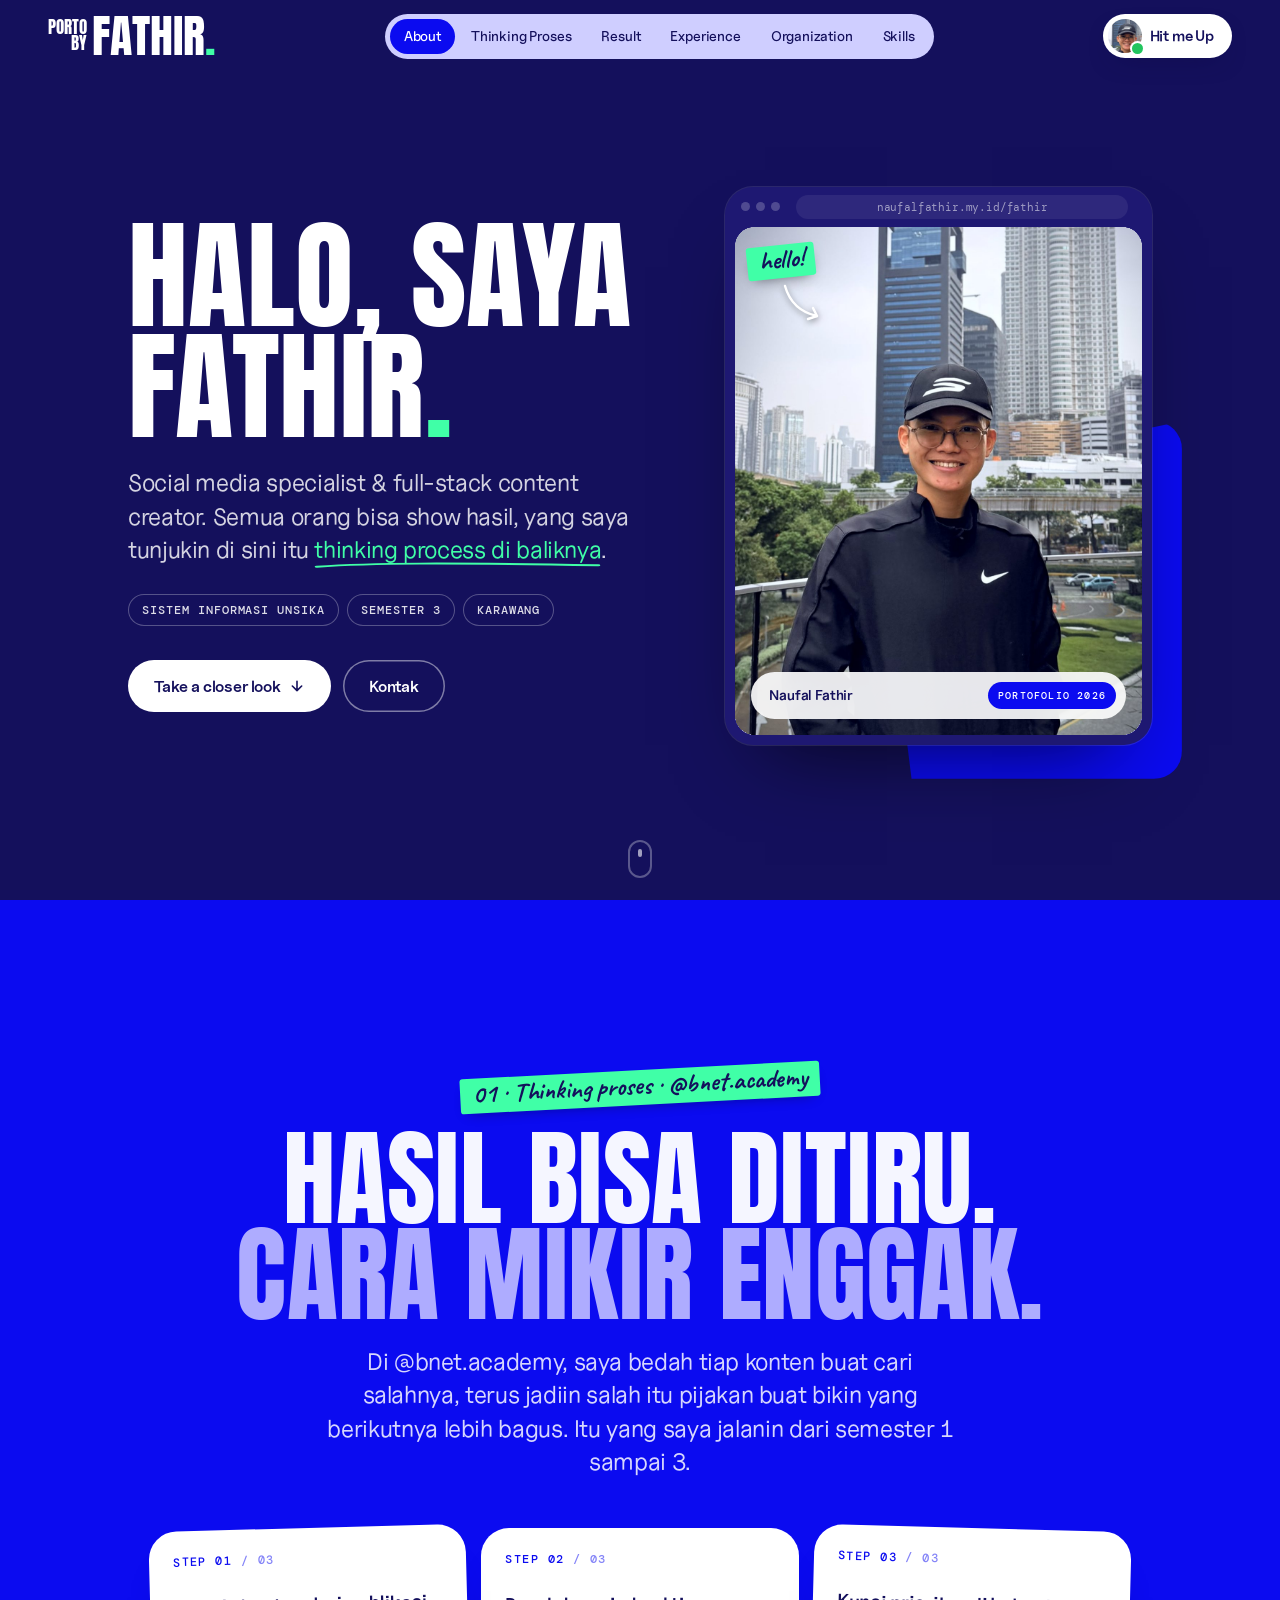
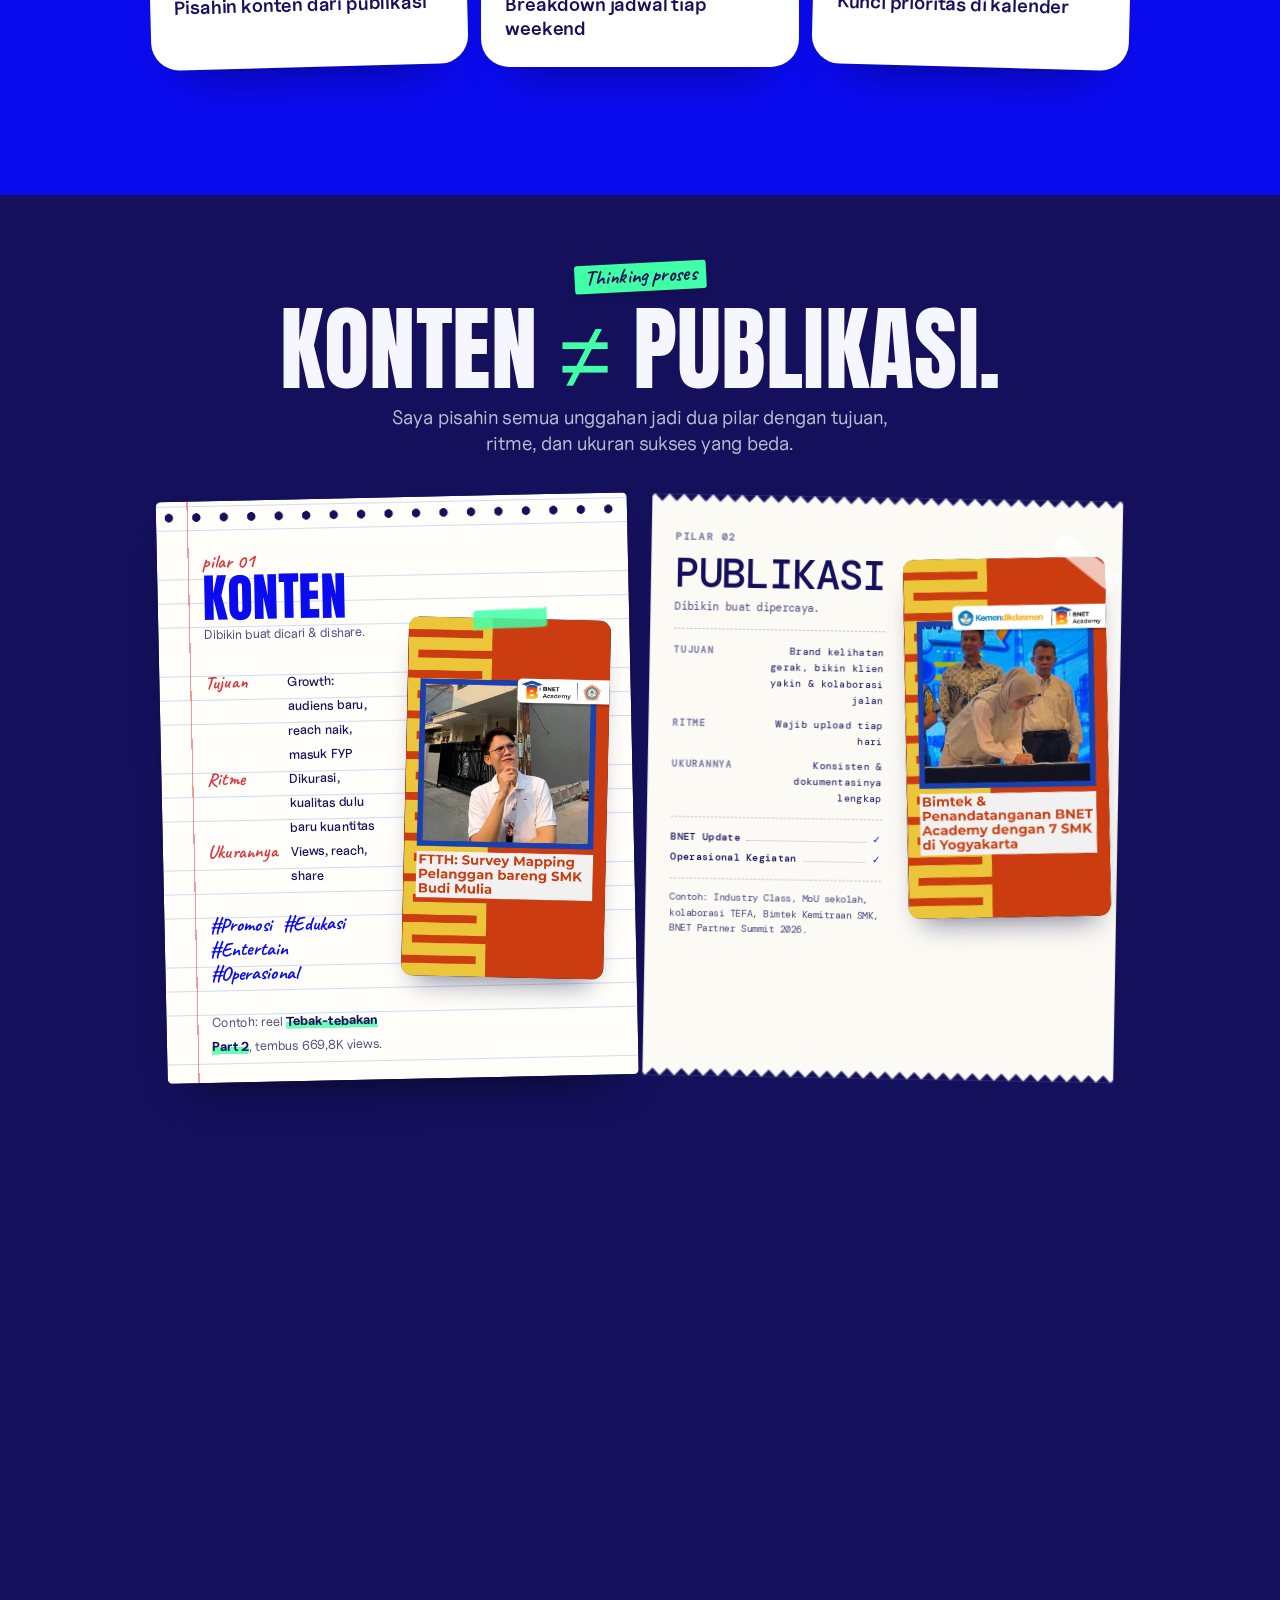
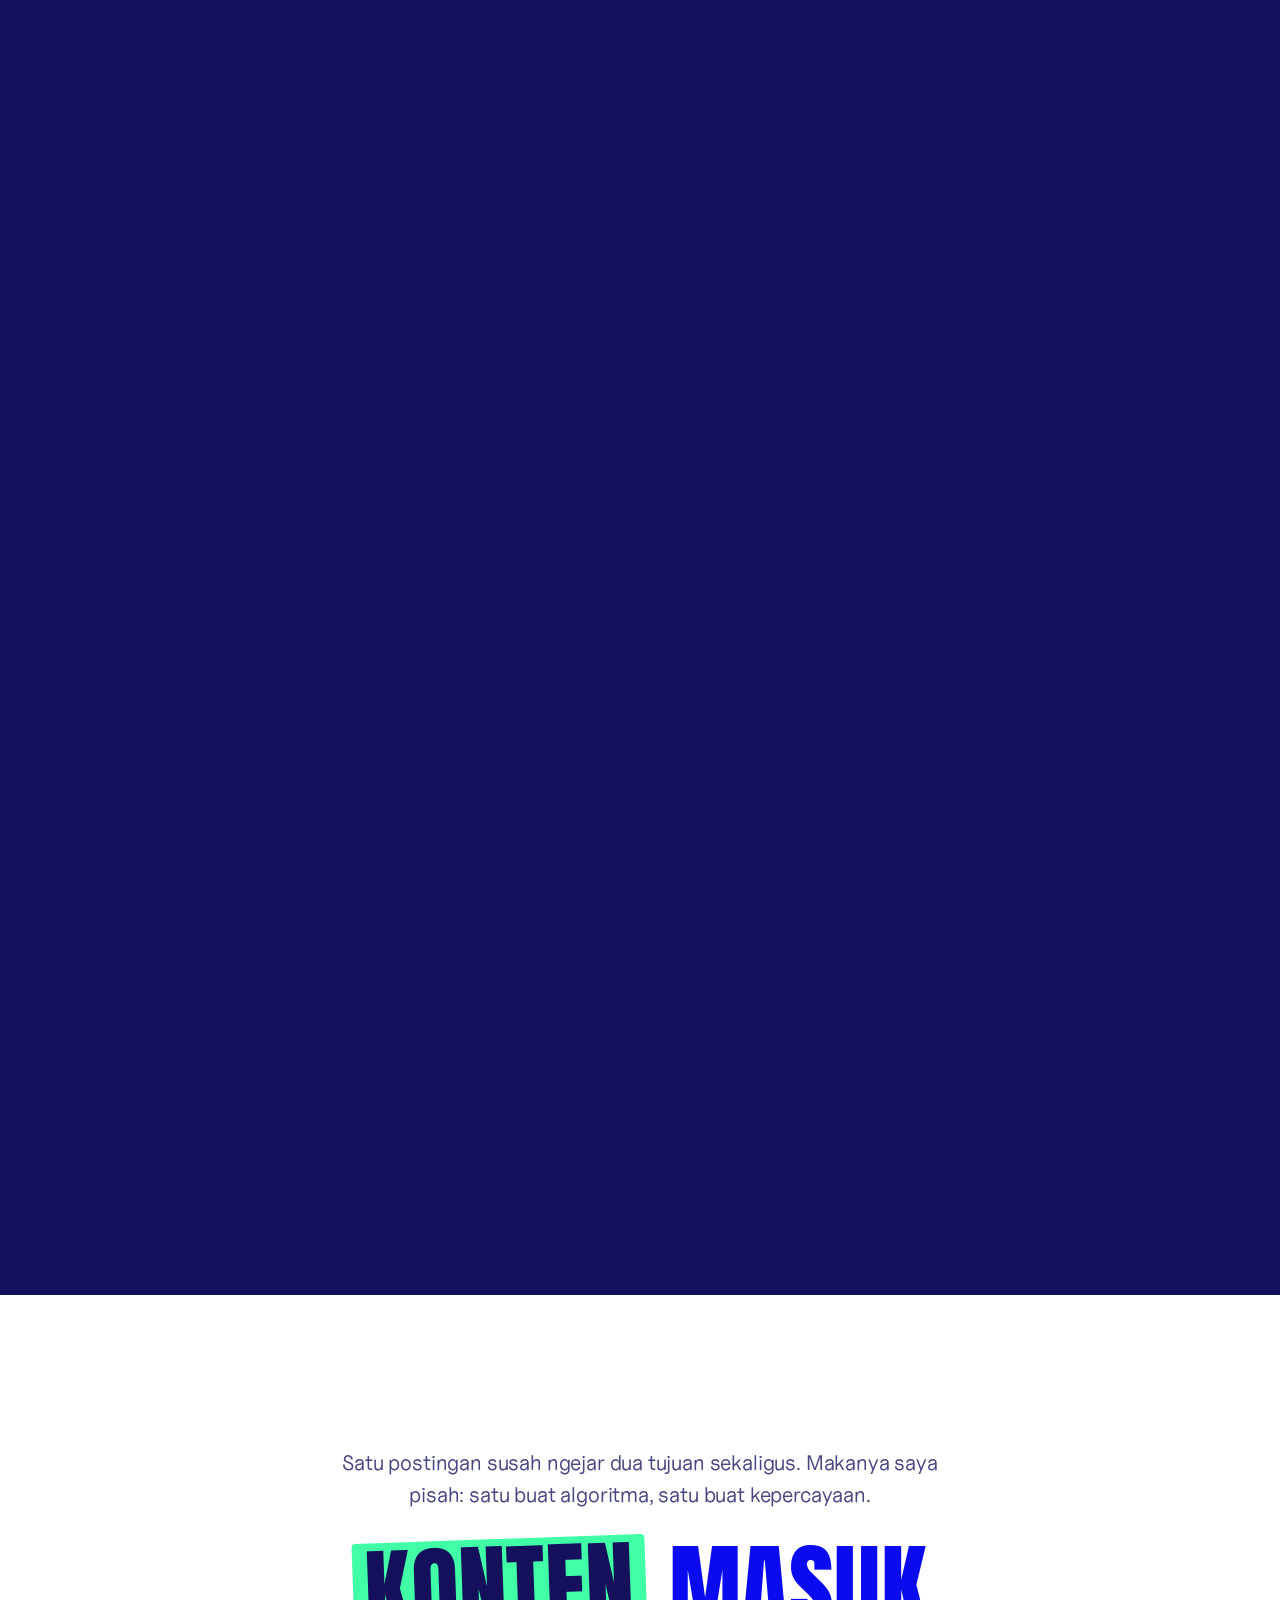
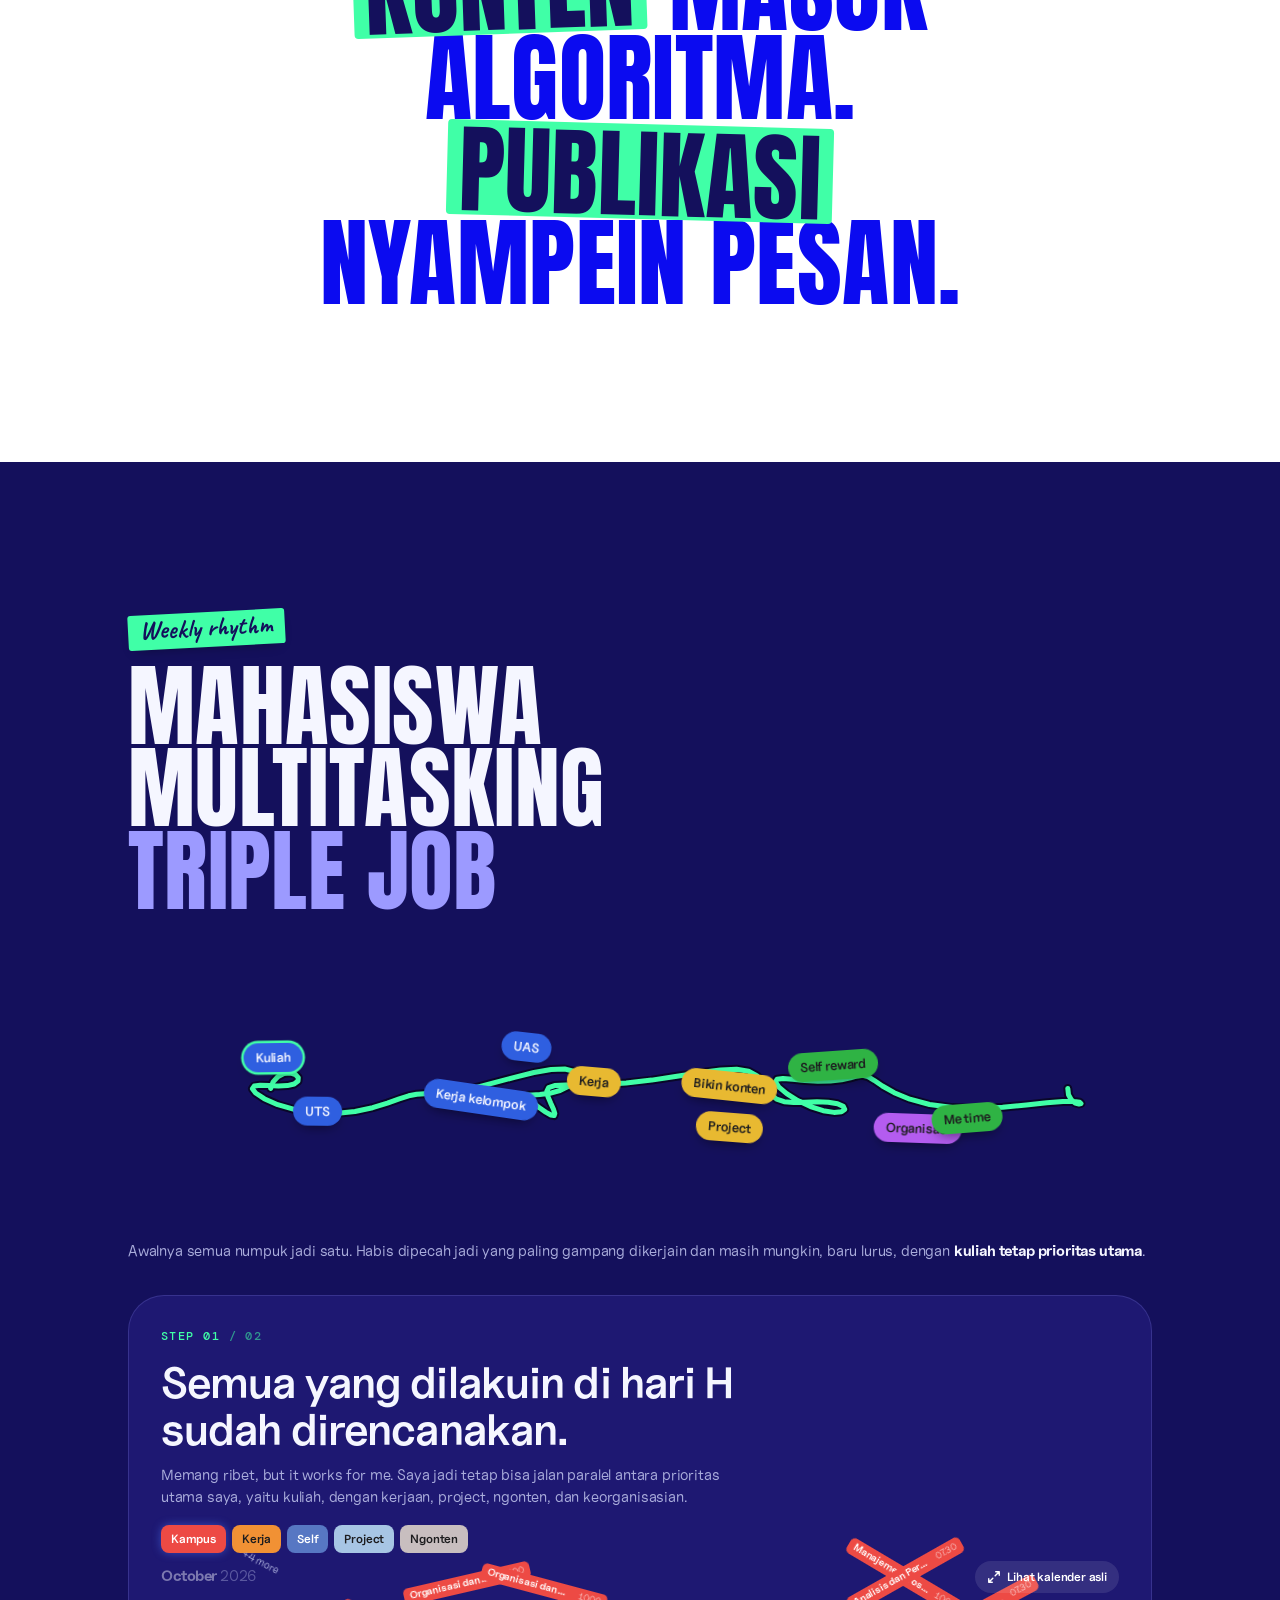
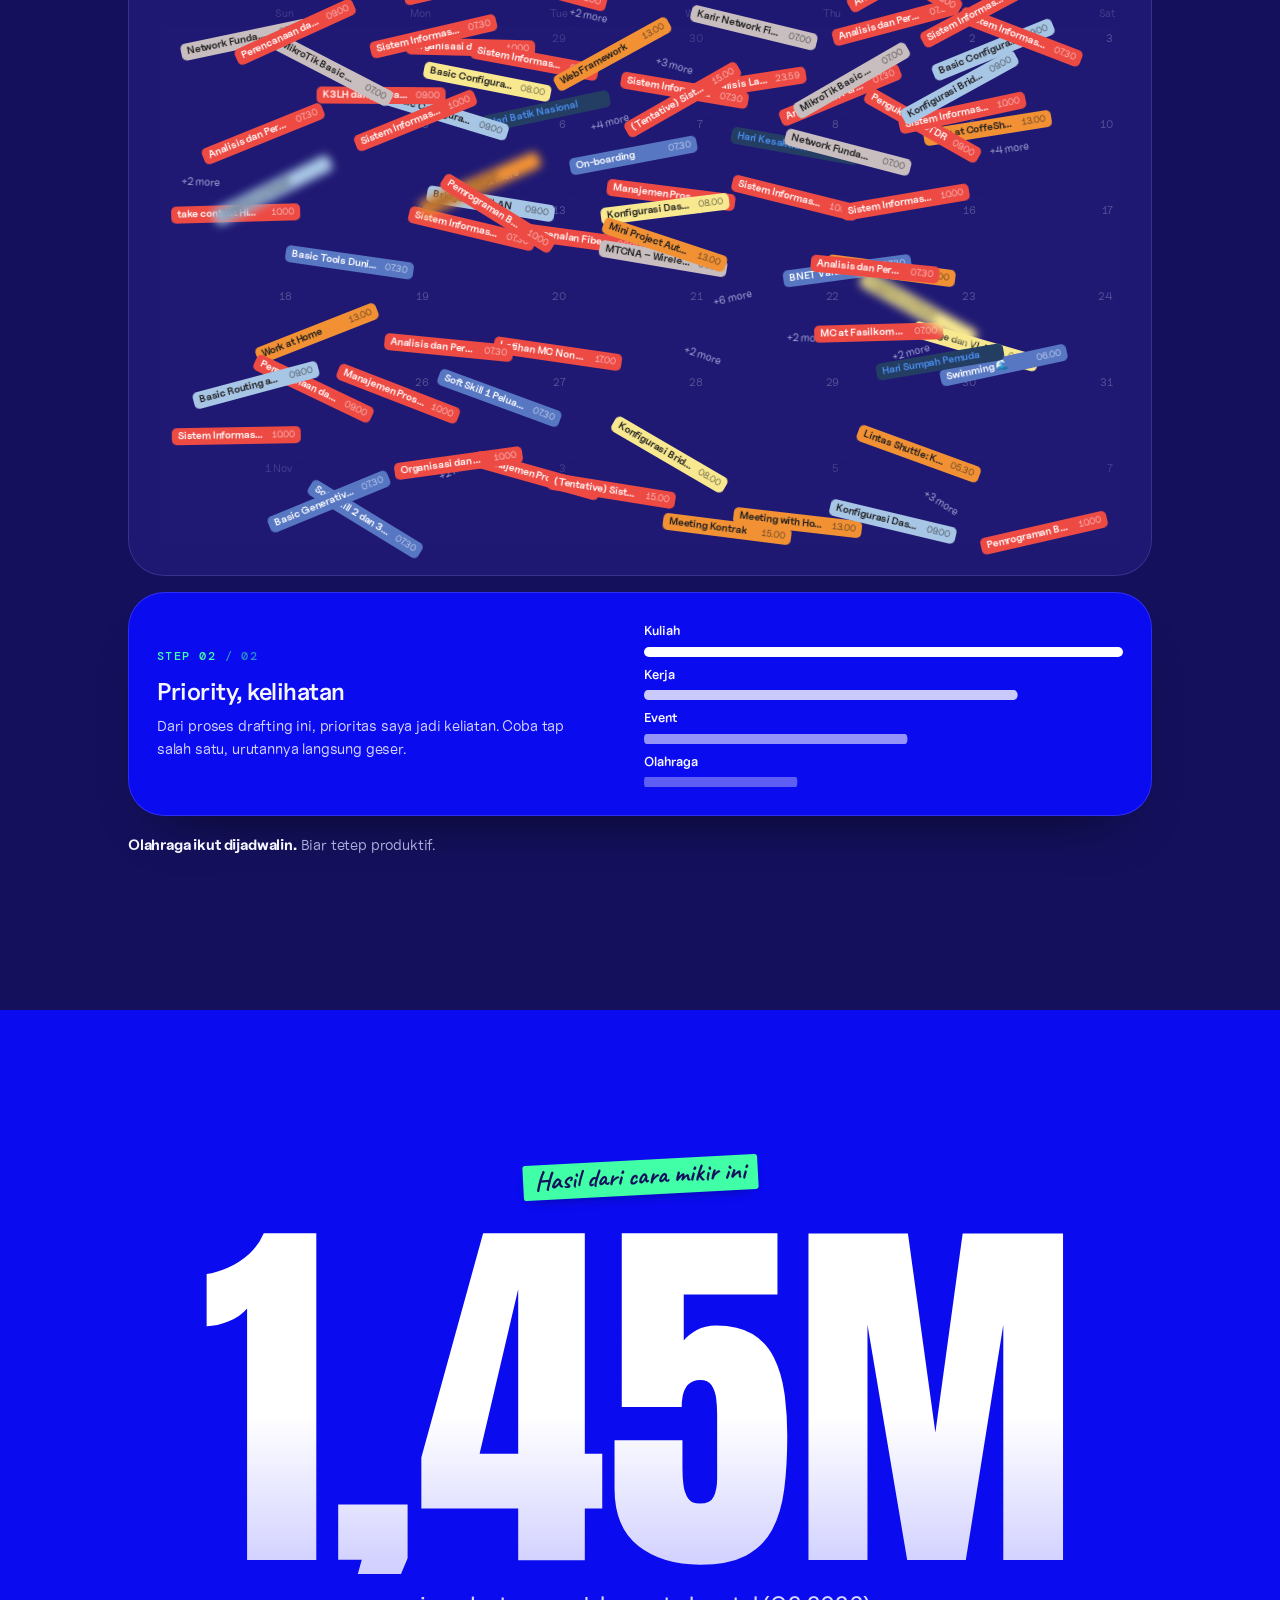
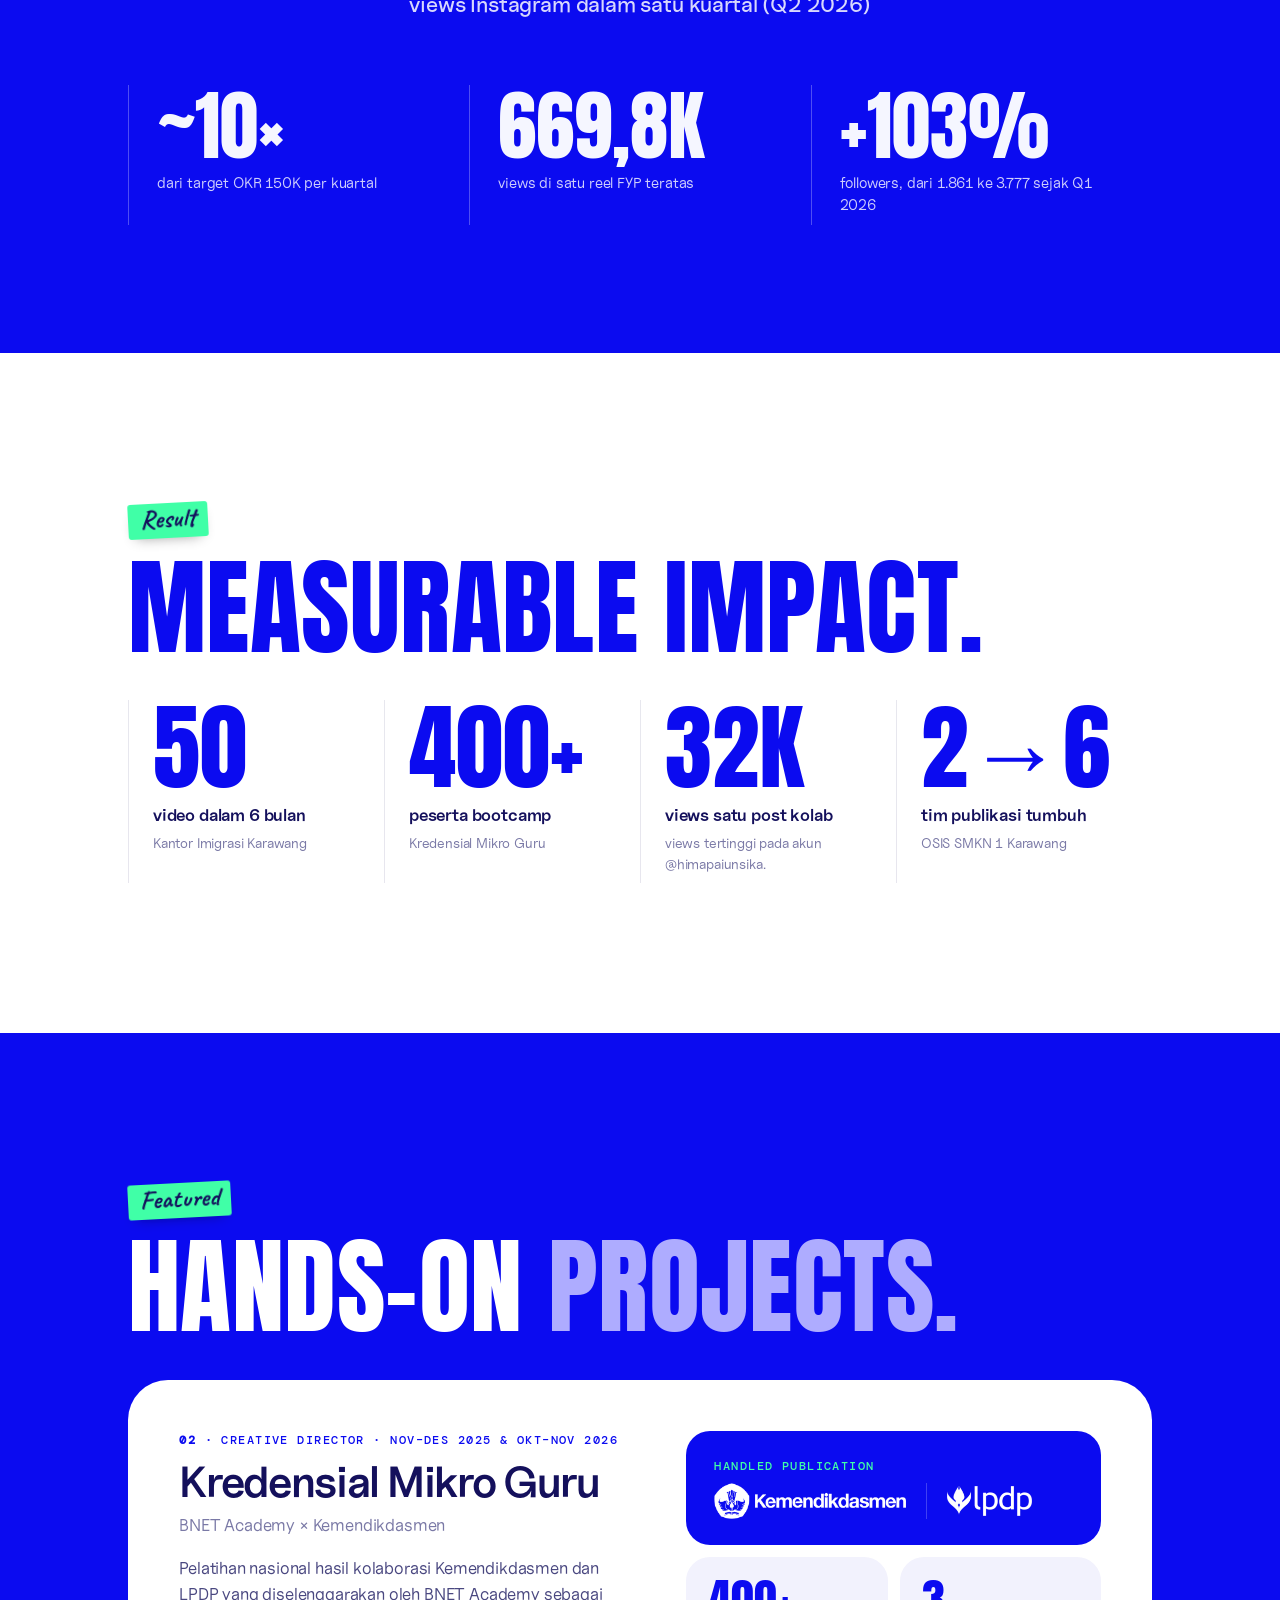
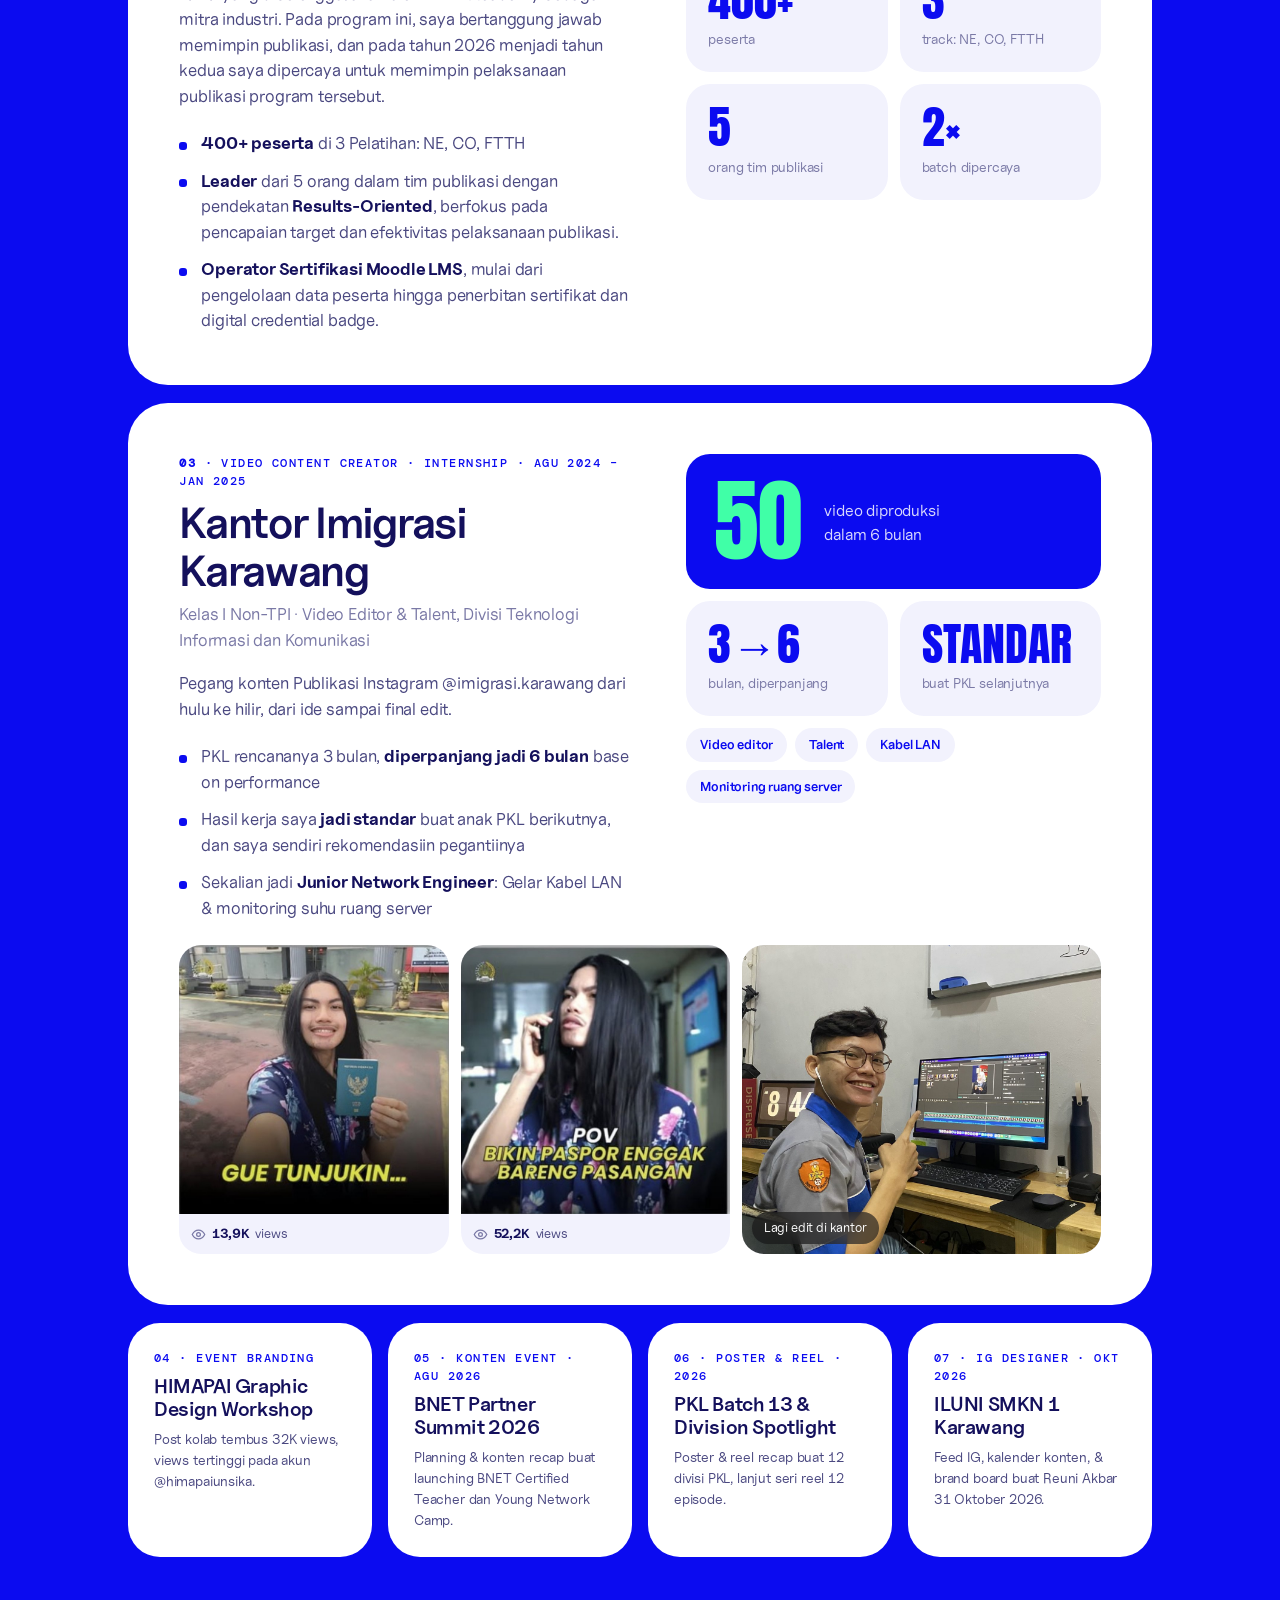
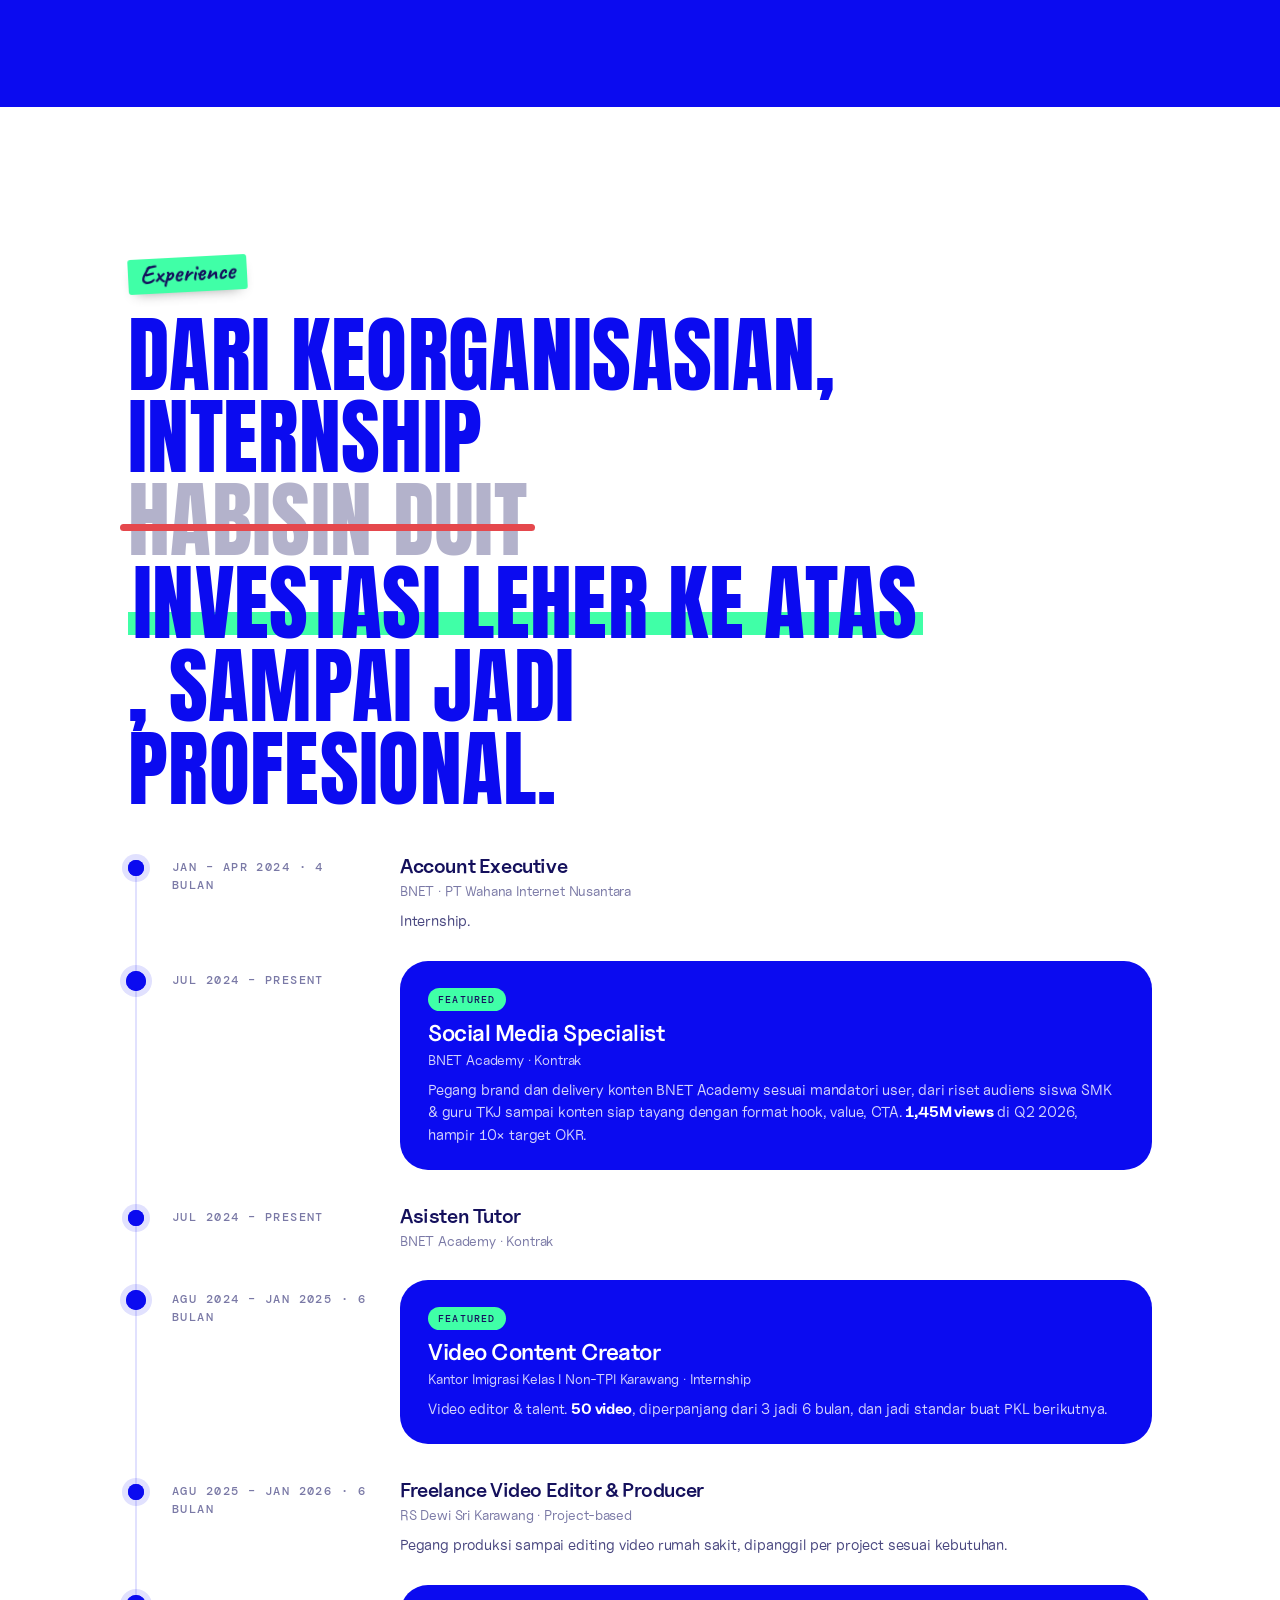
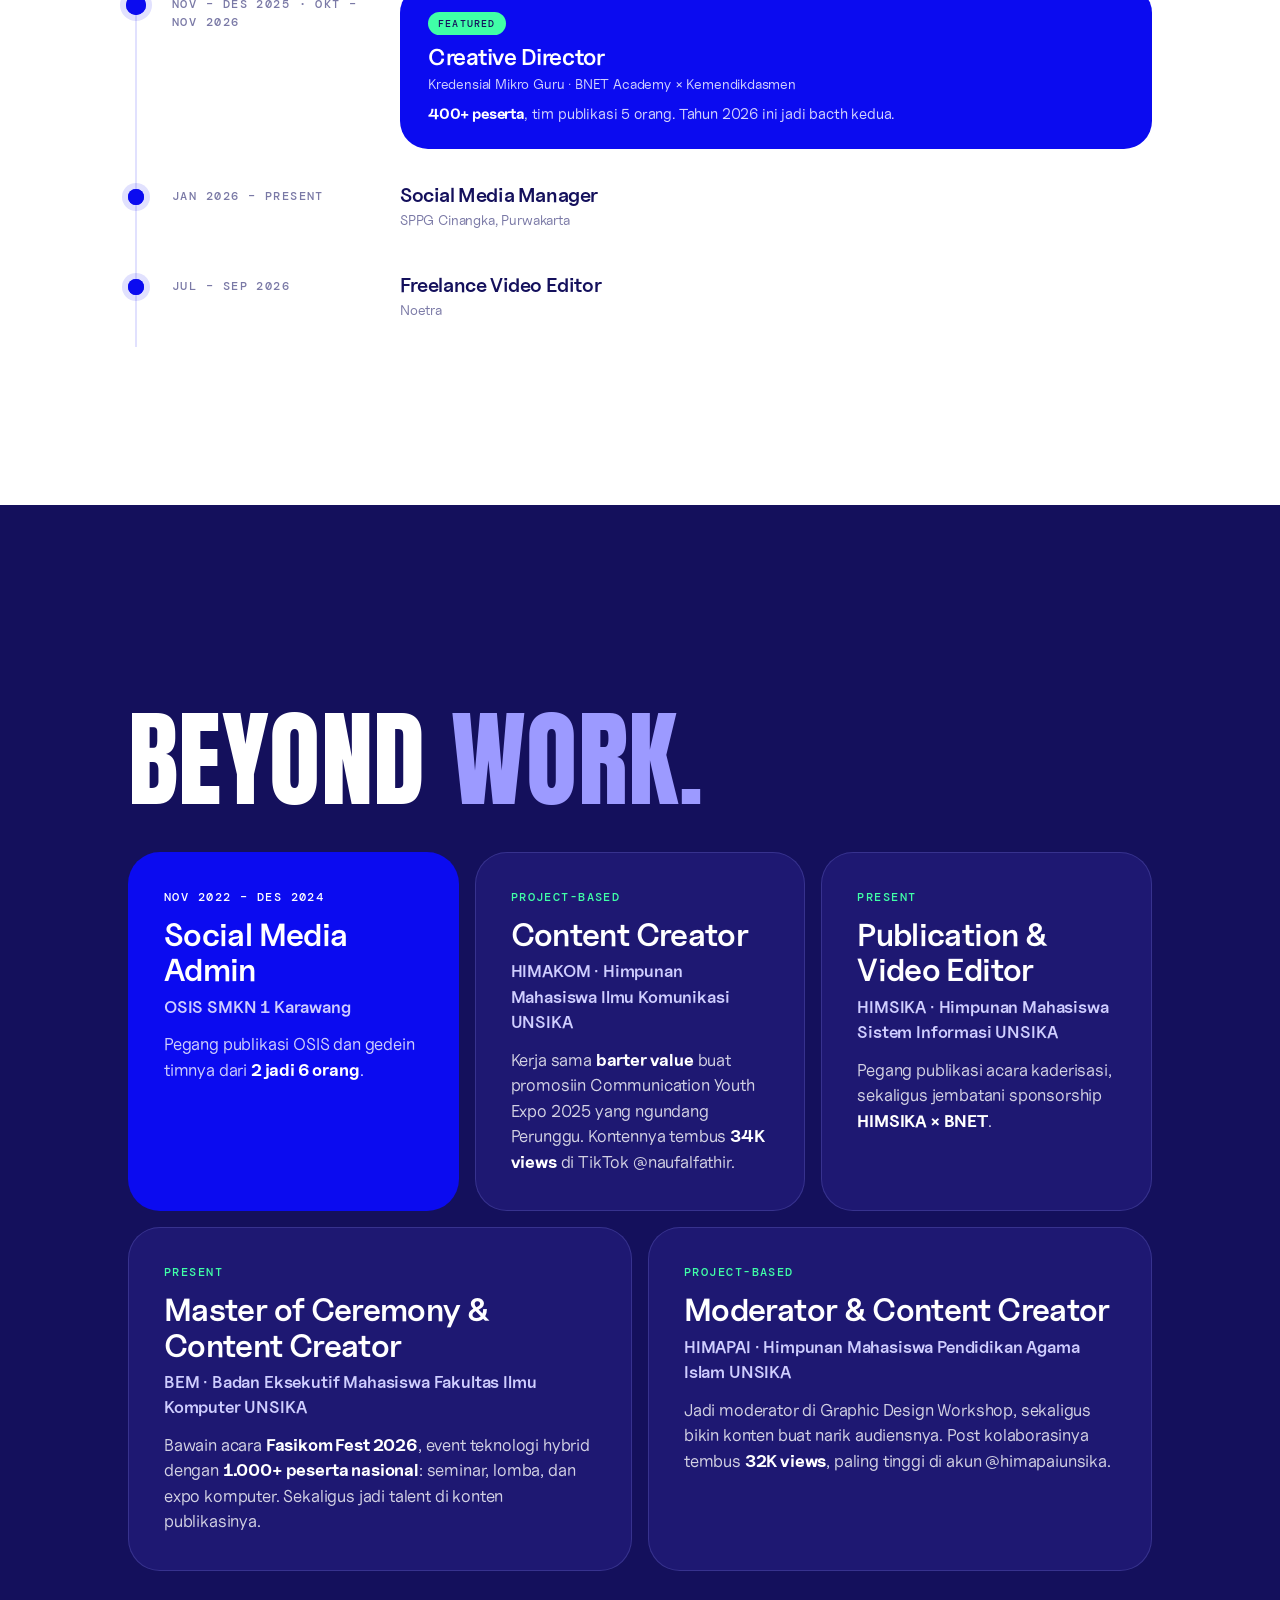
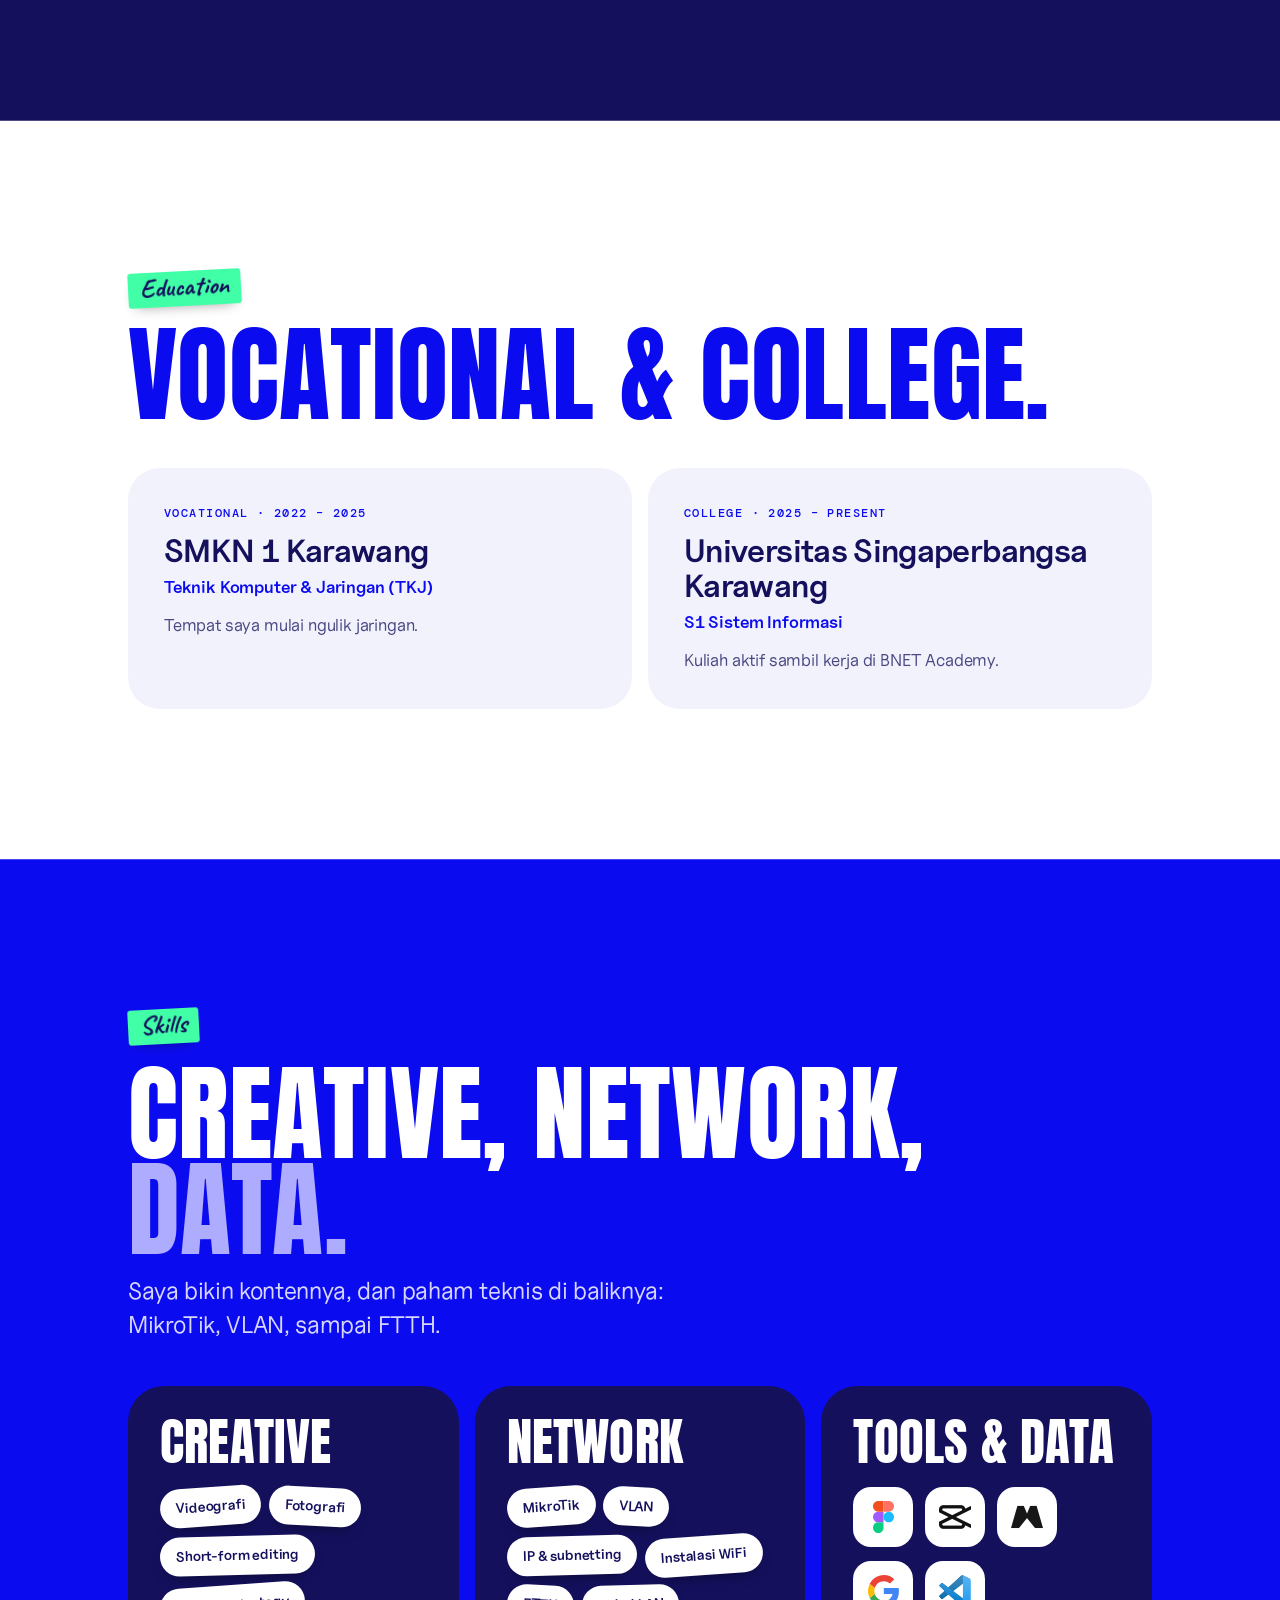
==== commit 57584ef6: "Semua elemen bereaksi ke kursor, warna kursor kontras ngikutin latar - Kartu, foto, tile angka, angk" ====
--- a/index.html
+++ b/index.html
@@ -346,7 +346,7 @@
           </ul>
         </div>
         <div class="facts">
-          <div class="fact big pub"><div class="l">Handled Publication</div><div class="v logos"><img src="assets/img/logo-kemendikdasmen-putih.webp" alt="Kemendikdasmen" width="640" height="120" loading="lazy"><span class="sep" aria-hidden="true"></span><img src="assets/img/logo-lpdp-putih.webp" alt="LPDP" width="337" height="120" loading="lazy"></div></div>
+          <div class="fact big pub"><div class="l">Handled Publication</div><div class="v logos"><img src="assets/img/logo-kemendikdasmen-putih.webp" alt="Kemendikdasmen" width="640" height="120"><span class="sep" aria-hidden="true"></span><img src="assets/img/logo-lpdp-putih.webp" alt="LPDP" width="337" height="120"></div></div>
           <div class="fact"><div class="v">400+</div><div class="l">peserta</div></div>
           <div class="fact"><div class="v">3</div><div class="l">track: NE, CO, FTTH</div></div>
           <div class="fact"><div class="v">5</div><div class="l">orang tim publikasi</div></div>
--- a/css/style.css
+++ b/css/style.css
@@ -3244,18 +3244,35 @@
   width: var(--w);
   height: var(--h);
   border-radius: var(--r);
-  background: rgba(118, 118, 140, .45);
-  transition: width .3s var(--ease), height .3s var(--ease), left .3s var(--ease), top .3s var(--ease), border-radius .3s var(--ease), opacity .2s, background .2s, scale .15s
+  background: rgba(20, 16, 92, .62);
+  box-shadow: 0 0 0 1.5px rgba(255, 255, 255, .6);
+  transition: width .3s var(--ease), height .3s var(--ease), left .3s var(--ease), top .3s var(--ease), border-radius .3s var(--ease), opacity .2s, background .25s, box-shadow .25s, scale .15s
+}
+
+/* di atas latar gelap (indigo, biru, foto) kursornya putih biar kontras */
+.cur.dk::before {
+  background: rgba(255, 255, 255, .85);
+  box-shadow: 0 0 0 1.5px rgba(20, 16, 92, .5)
 }
 
 /* sorotan di belakang link */
 .cur.hl::before {
-  background: rgba(118, 118, 140, .22)
+  background: rgba(20, 16, 92, .14);
+  box-shadow: none
+}
+
+.cur.dk.hl::before {
+  background: rgba(255, 255, 255, .22)
 }
 
 /* garis ketik di atas teks */
 .cur.txt::before {
-  background: rgba(118, 118, 140, .75)
+  background: rgba(20, 16, 92, .85);
+  box-shadow: none
+}
+
+.cur.dk.txt::before {
+  background: rgba(255, 255, 255, .92)
 }
 
 /* nyatu ke ikon: kursornya ilang */
@@ -3272,8 +3289,14 @@
   box-shadow: 0 0 0 1px rgba(20, 16, 92, calc(var(--lift, 0) * .18)), 0 0 0 5px rgba(255, 255, 255, calc(var(--lift, 0) * .3)), 0 18px 34px -14px rgba(0, 0, 30, calc(var(--lift, 0) * .6)) !important
 }
 
+/* kalender biasanya gak nangkep kursor; di laptop event-nya dibikin bisa disentuh biar ikut efek magnet */
+.pc .cal .ev {
+  pointer-events: auto
+}
+
 /* efek hover lama yang bentrok sama magnet dimatiin */
 .pc .nav .cta:hover,
+.pc .mcard:hover,
 .pc .btn:hover,
 .pc .calfull:hover,
 .pc .cgrid a:hover,
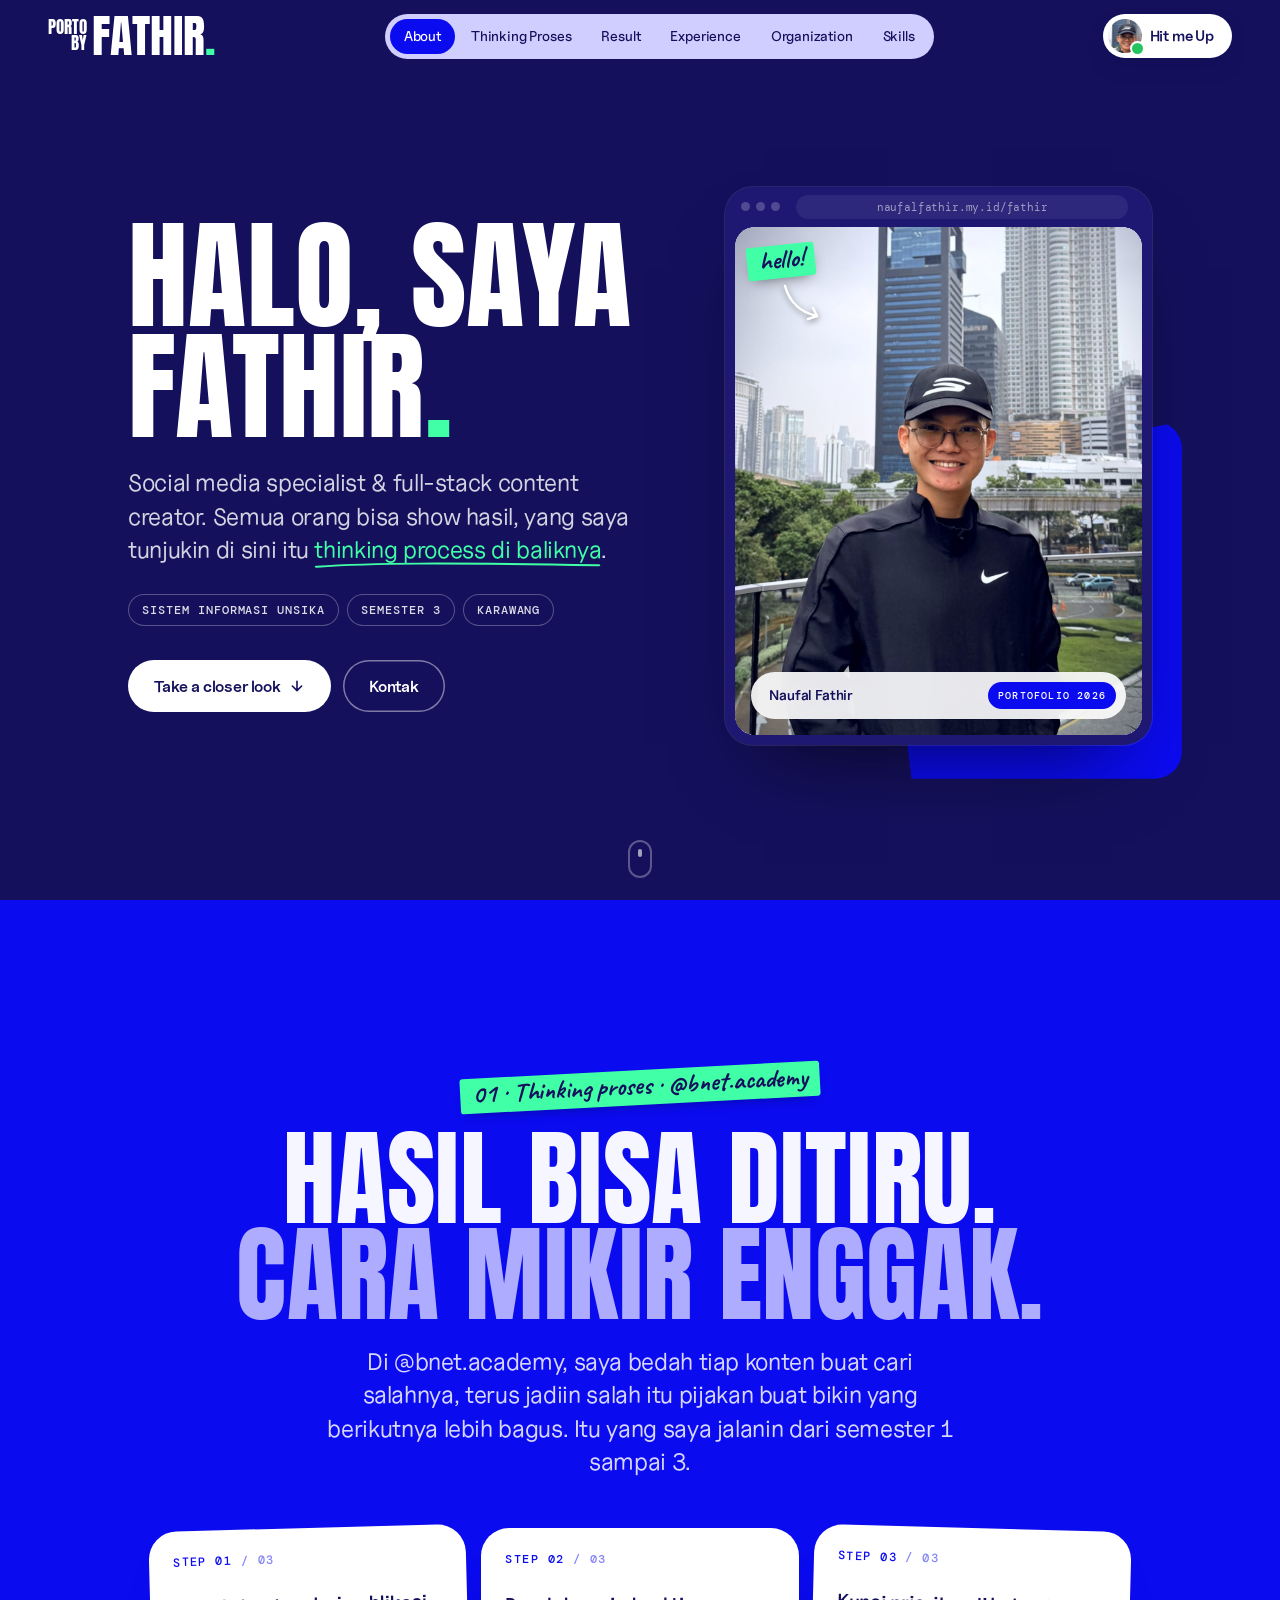
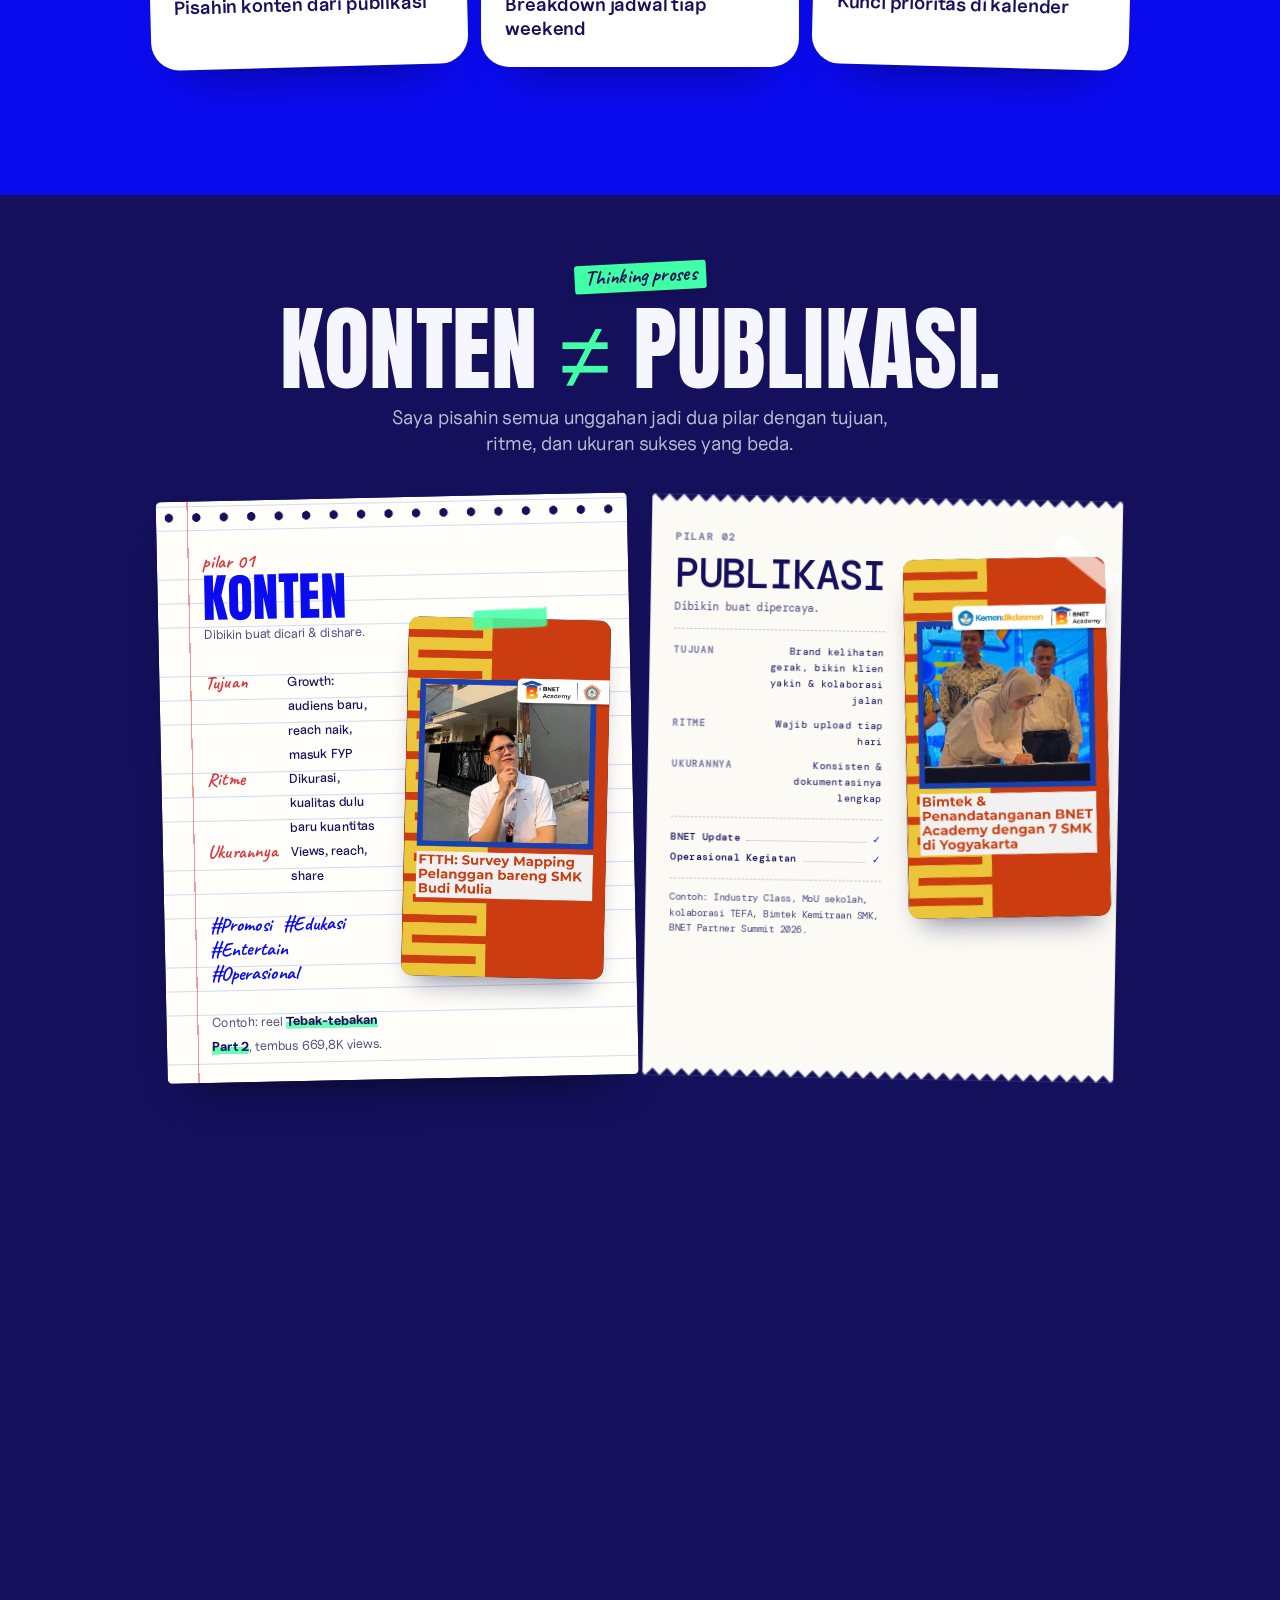
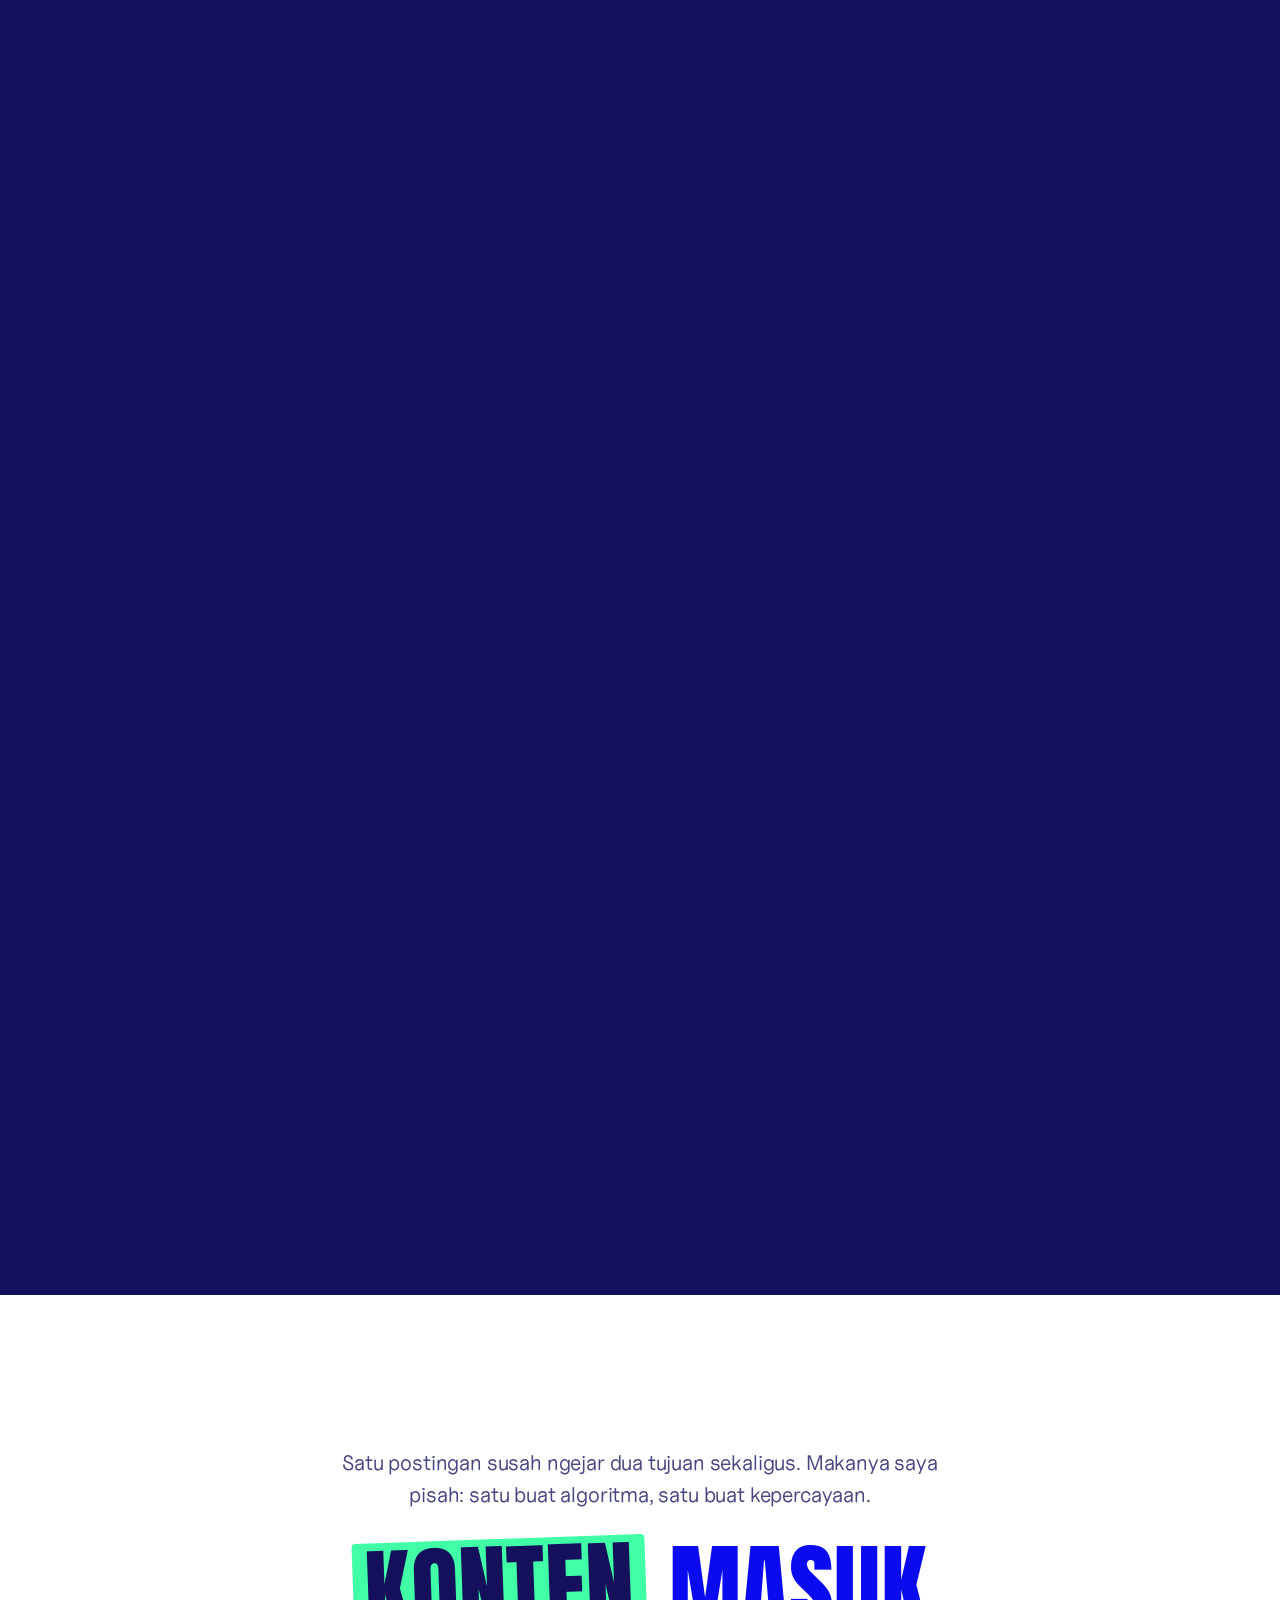
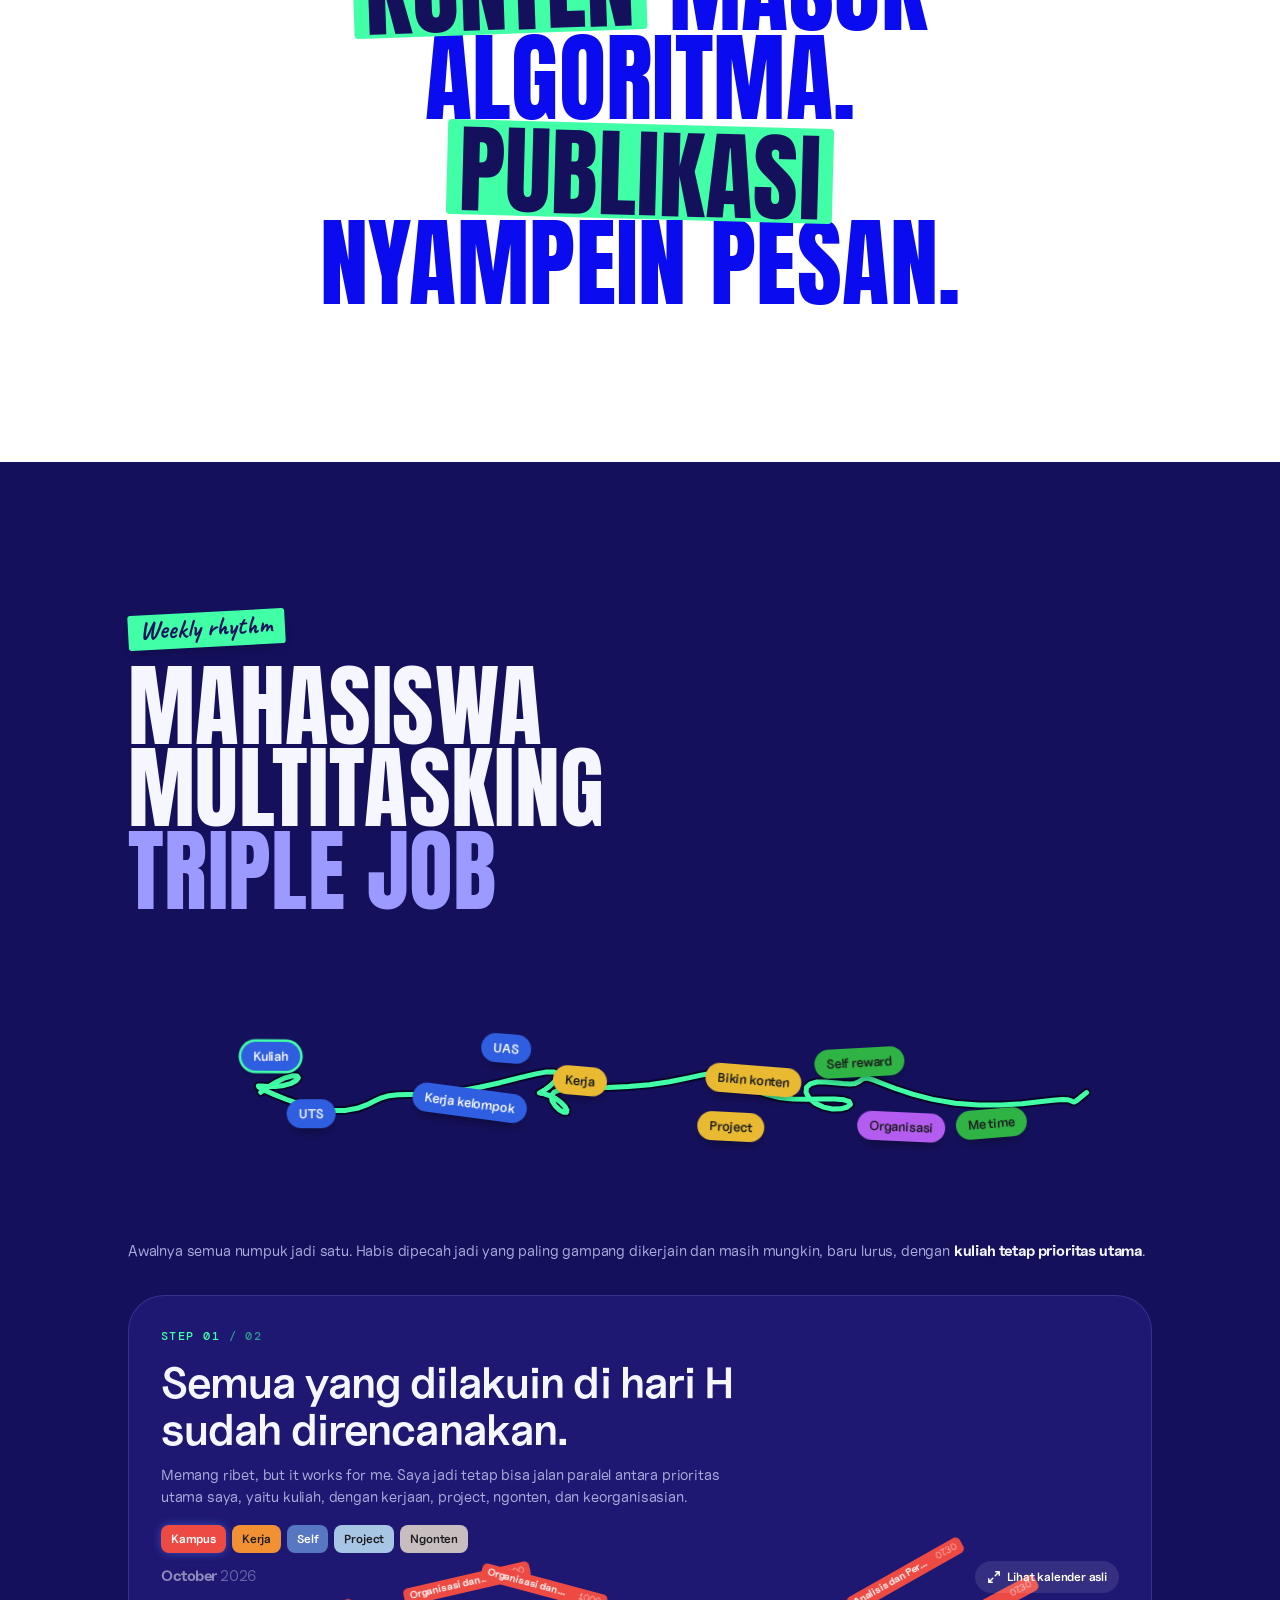
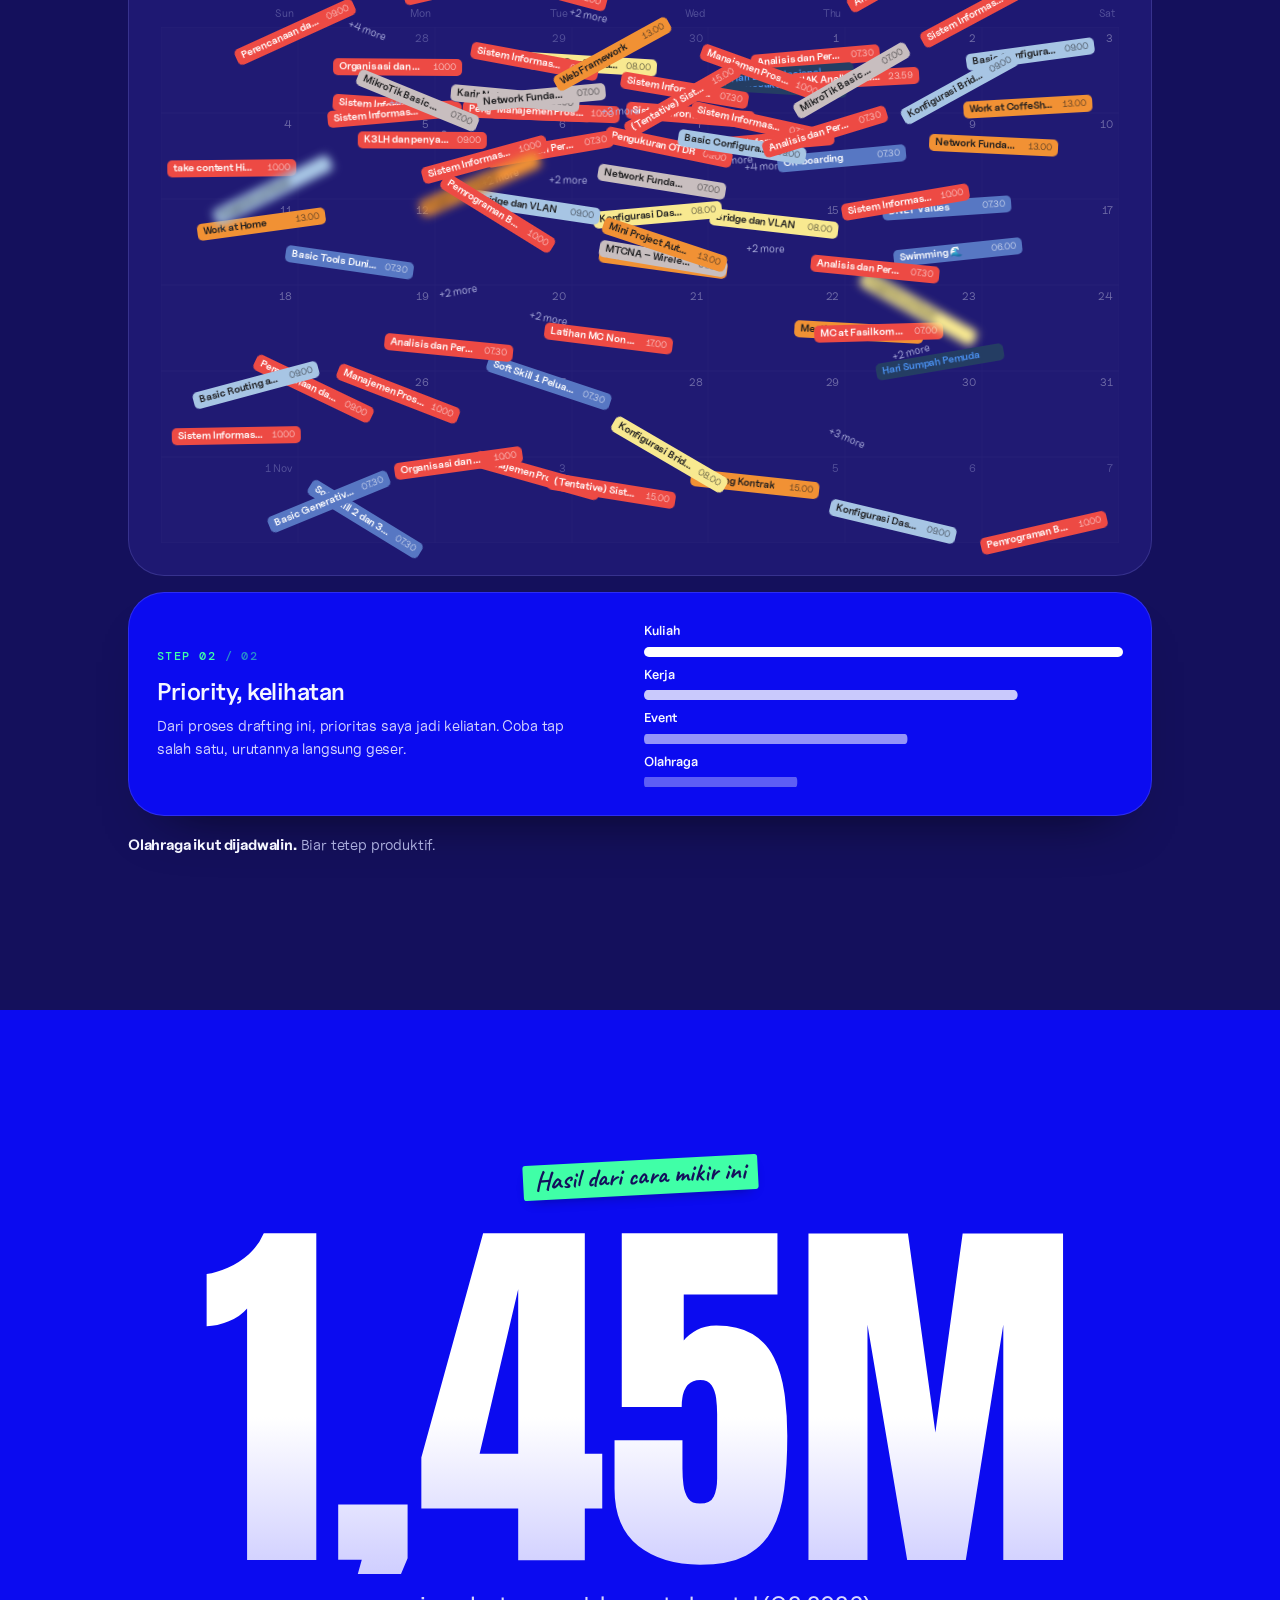
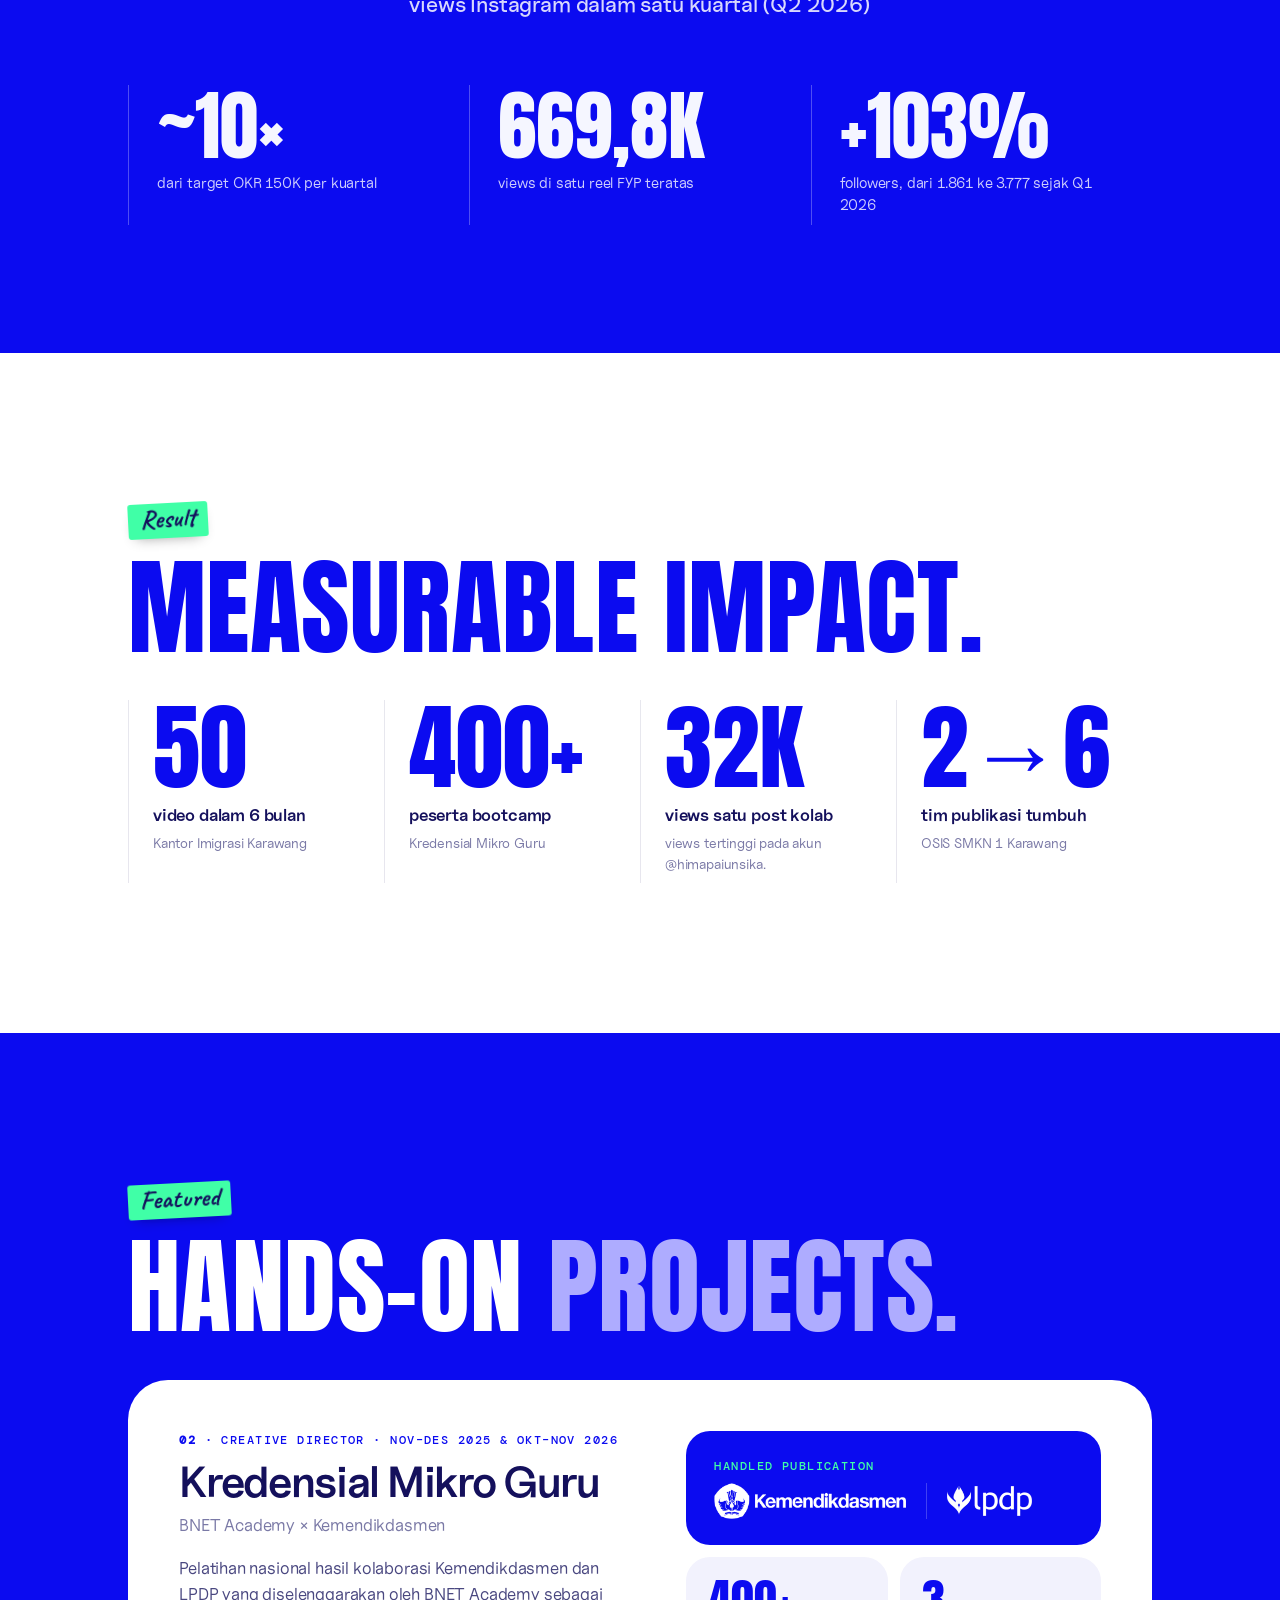
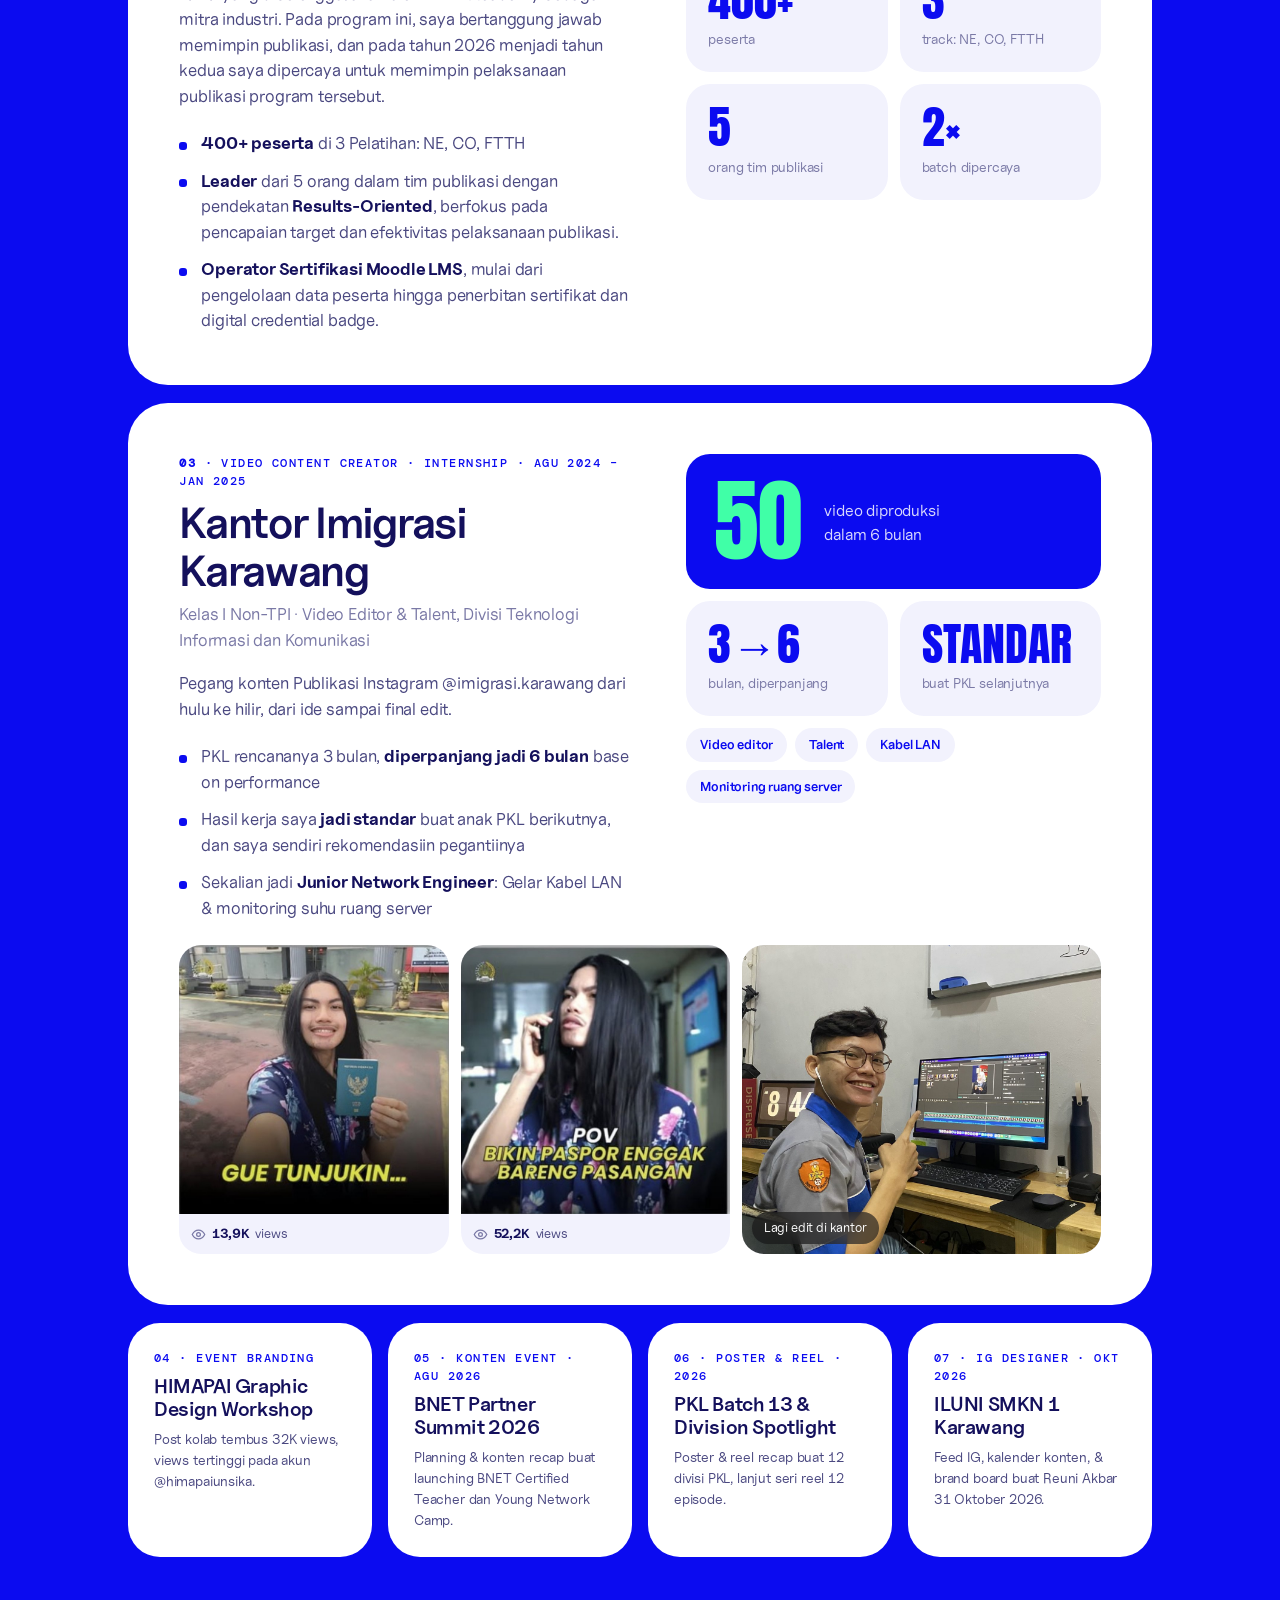
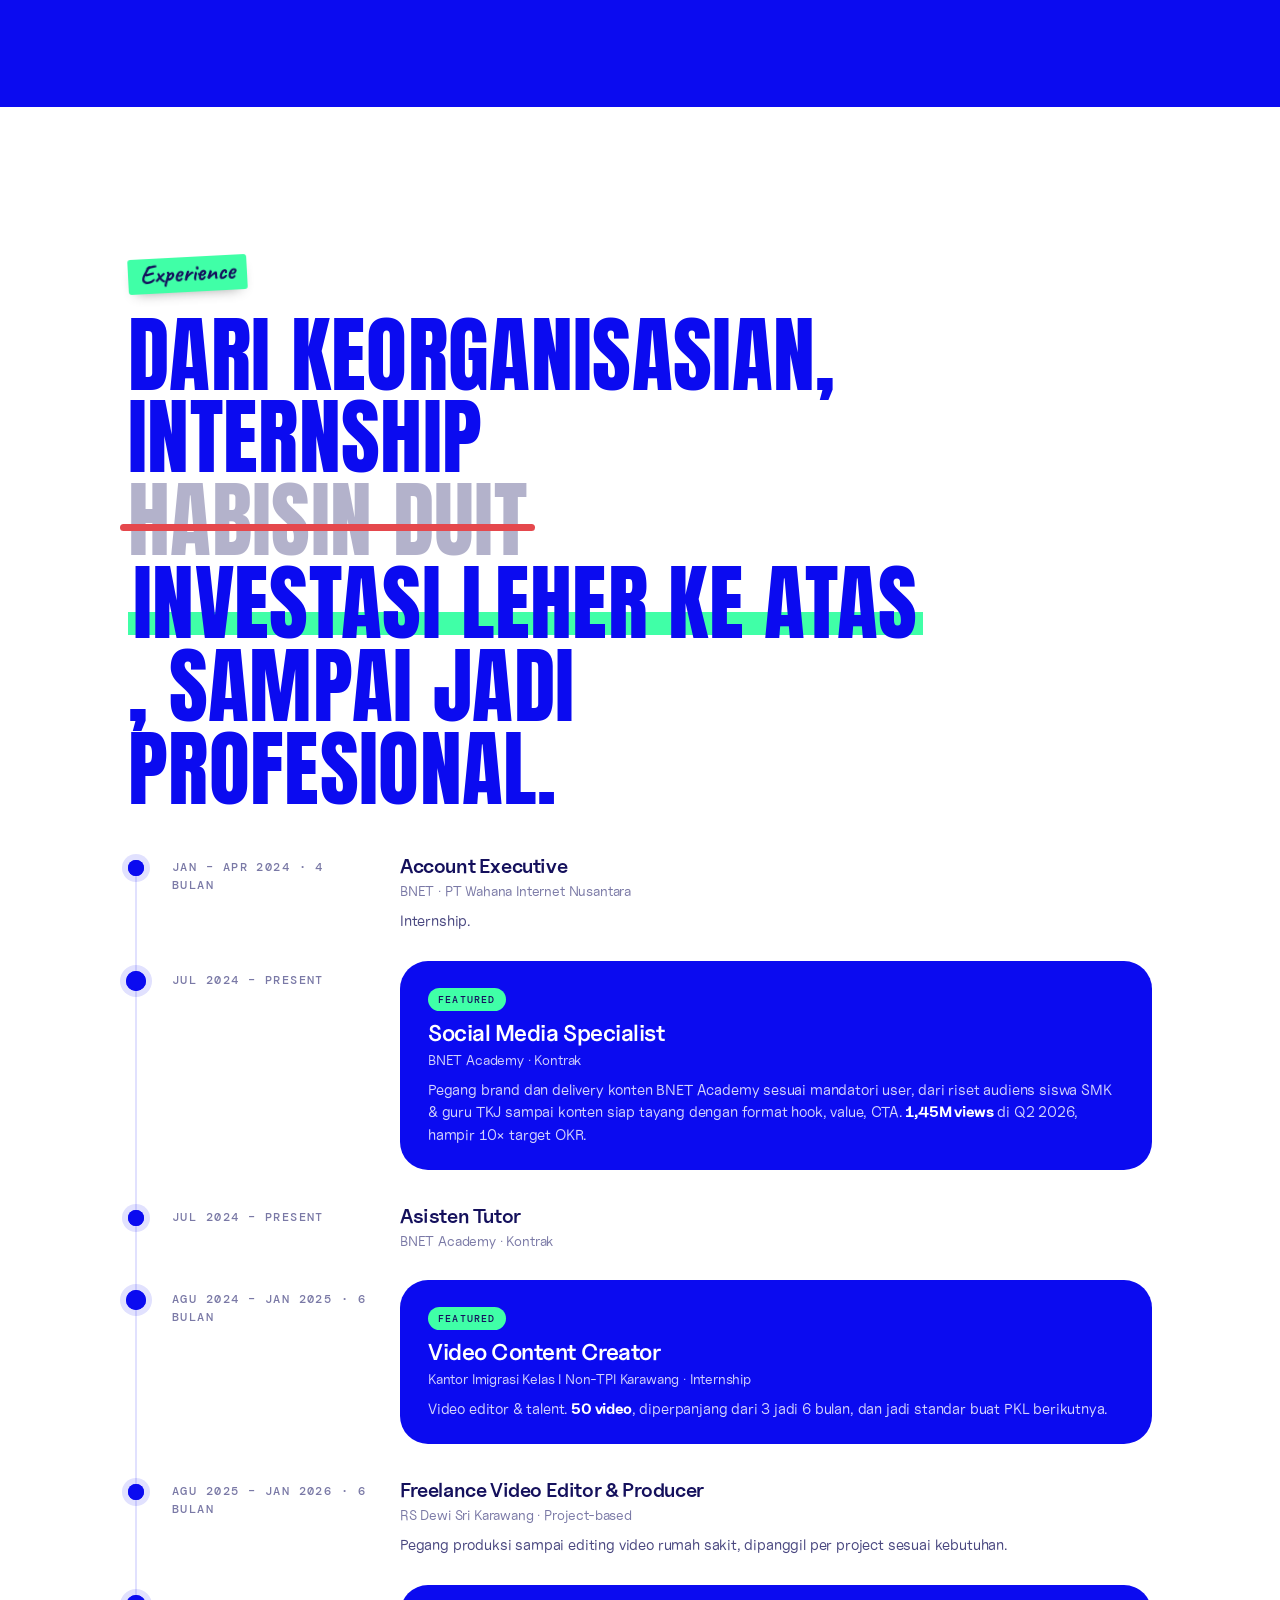
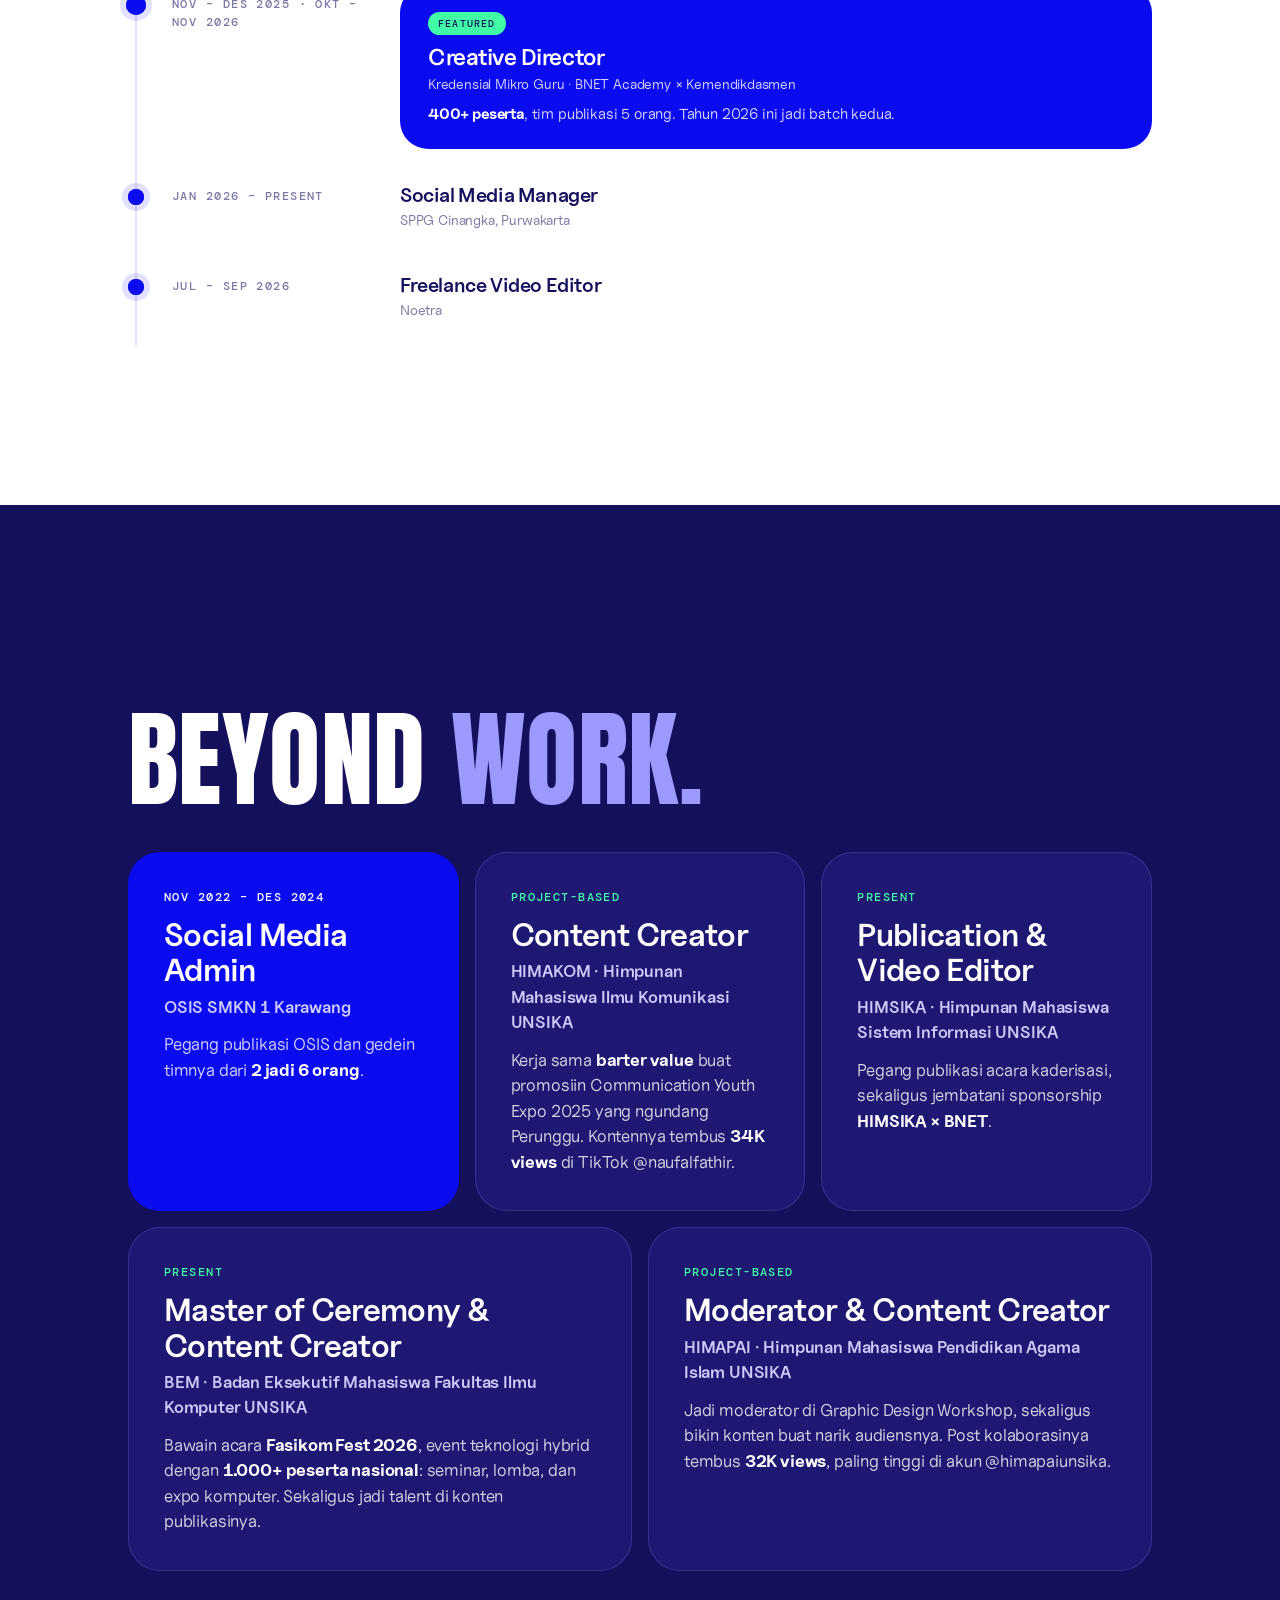
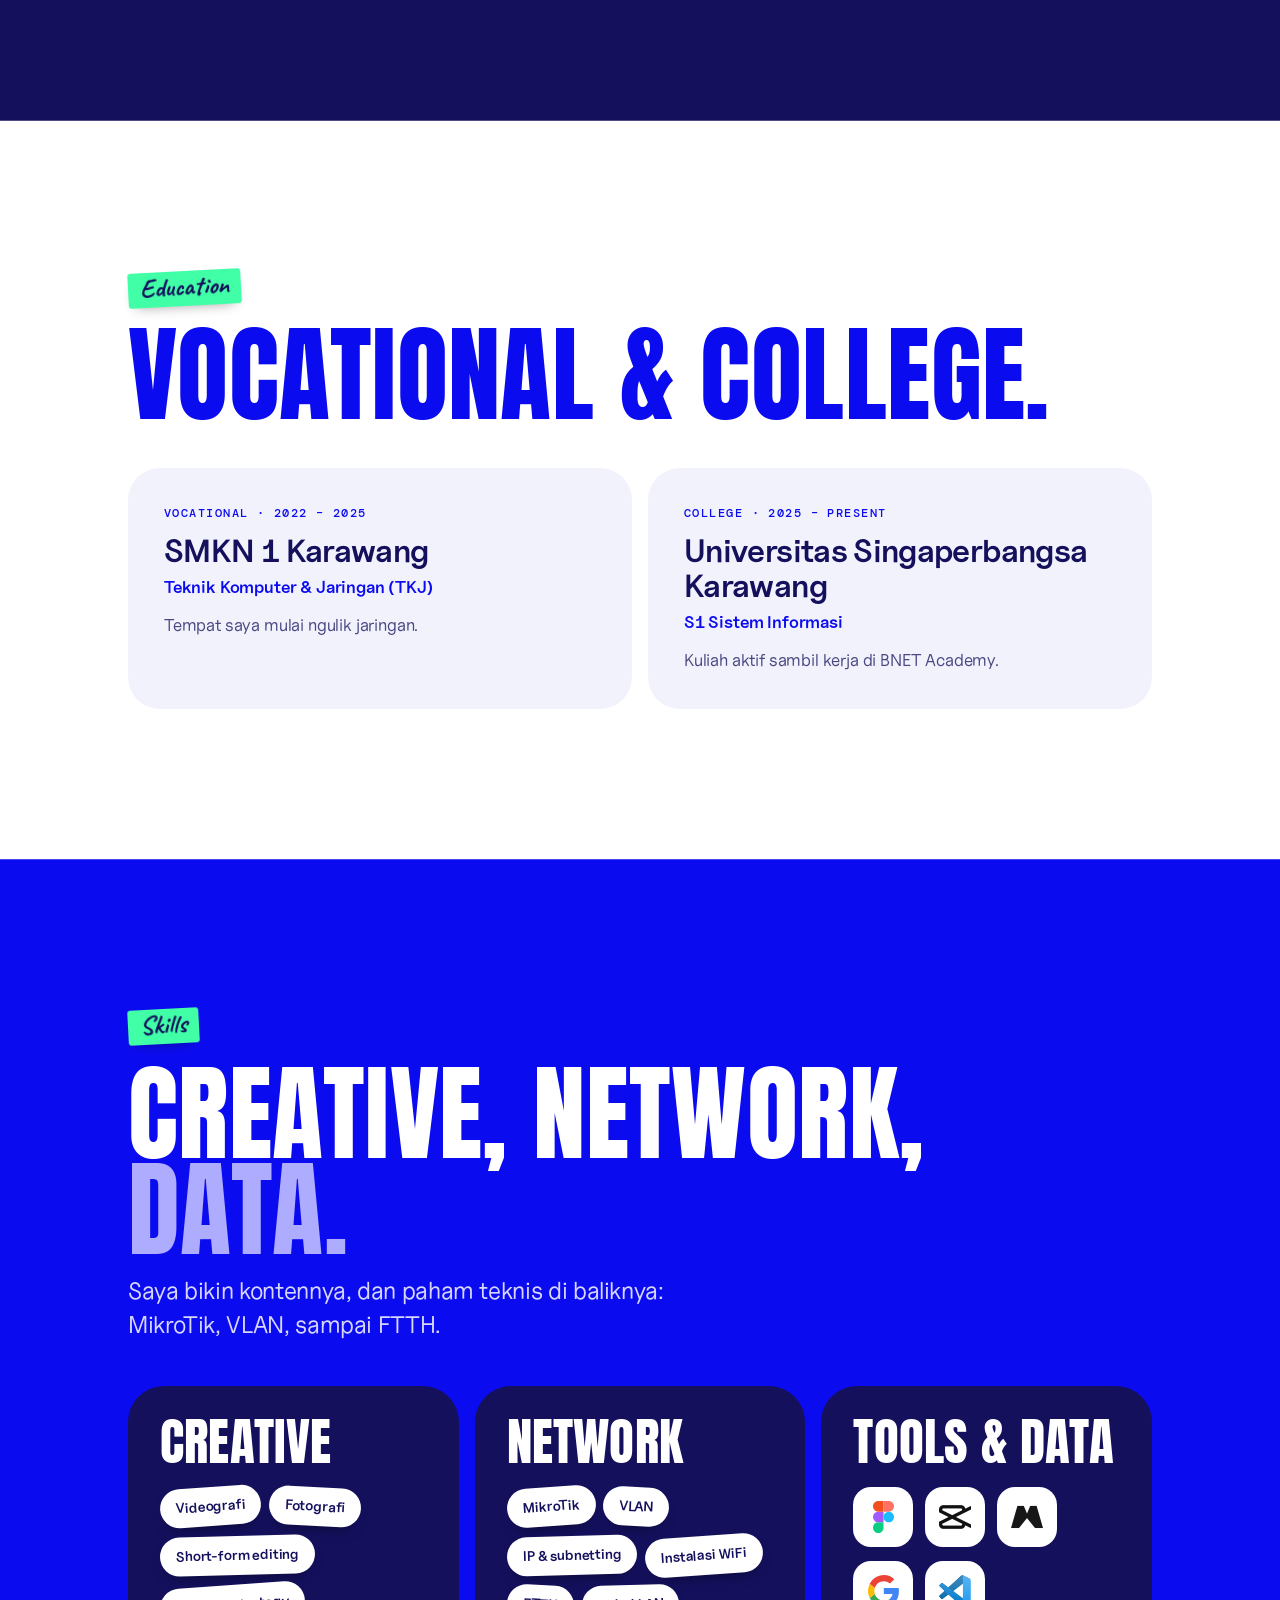
==== commit b1ae7191: "Benerin typo: batch, perjalanannya Co-Authored-By: Claude Opus 5.5 <noreply@anthropic.com> Claude-Se" ====
--- a/index.html
+++ b/index.html
@@ -406,7 +406,7 @@
       <div class="ti"><div class="when">Jul 2024 – Present</div><div class="tbody"><h4>Asisten Tutor</h4><p class="torg">BNET Academy · Kontrak</p></div></div>
       <div class="ti hl"><div class="when">Agu 2024 – Jan 2025 · 6 bulan</div><div class="tbody"><span class="badge">Featured</span><h4>Video Content Creator</h4><p class="torg">Kantor Imigrasi Kelas I Non-TPI Karawang · Internship</p><p>Video editor & talent. <b>50 video</b>, diperpanjang dari 3 jadi 6 bulan, dan jadi standar buat PKL berikutnya.</p></div></div>
       <div class="ti"><div class="when">Agu 2025 – Jan 2026 · 6 bulan</div><div class="tbody"><h4>Freelance Video Editor & Producer</h4><p class="torg">RS Dewi Sri Karawang · Project-based</p><p>Pegang produksi sampai editing video rumah sakit, dipanggil per project sesuai kebutuhan.</p></div></div>
-      <div class="ti hl"><div class="when">Nov – Des 2025 · Okt – Nov 2026</div><div class="tbody"><span class="badge">Featured</span><h4>Creative Director</h4><p class="torg">Kredensial Mikro Guru · BNET Academy × Kemendikdasmen</p><p><b>400+ peserta</b>, tim publikasi 5 orang. Tahun 2026 ini jadi bacth kedua.</p></div></div>
+      <div class="ti hl"><div class="when">Nov – Des 2025 · Okt – Nov 2026</div><div class="tbody"><span class="badge">Featured</span><h4>Creative Director</h4><p class="torg">Kredensial Mikro Guru · BNET Academy × Kemendikdasmen</p><p><b>400+ peserta</b>, tim publikasi 5 orang. Tahun 2026 ini jadi batch kedua.</p></div></div>
       <div class="ti"><div class="when">Jan 2026 – Present</div><div class="tbody"><h4>Social Media Manager</h4><p class="torg">SPPG Cinangka, Purwakarta</p><p></p></div></div>
       <div class="ti"><div class="when">Jul – Sep 2026</div><div class="tbody"><h4>Freelance Video Editor</h4><p class="torg">Noetra</p></div></div>
     </div>
@@ -520,7 +520,7 @@
     </svg>
     <p class="eyebrow rv" style="--d:1">Sebelum kita ngobrol</p>
     <h2 class="rv" style="--d:2">It&rsquo;s just one chocolate chip in a whole cookie.</h2>
-    <p class="lead rv" style="--d:3">Yang kamu lihat di sini cuma potongan dari perjalanan saya. Sisanya (perjalannya, gagalnya, begadangnya, belajarnya) itu lebih seru kalau saya ceritain langsung.</p>
+    <p class="lead rv" style="--d:3">Yang kamu lihat di sini cuma potongan dari perjalanan saya. Sisanya (perjalanannya, gagalnya, begadangnya, belajarnya) itu lebih seru kalau saya ceritain langsung.</p>
   </div>
 </section>
 
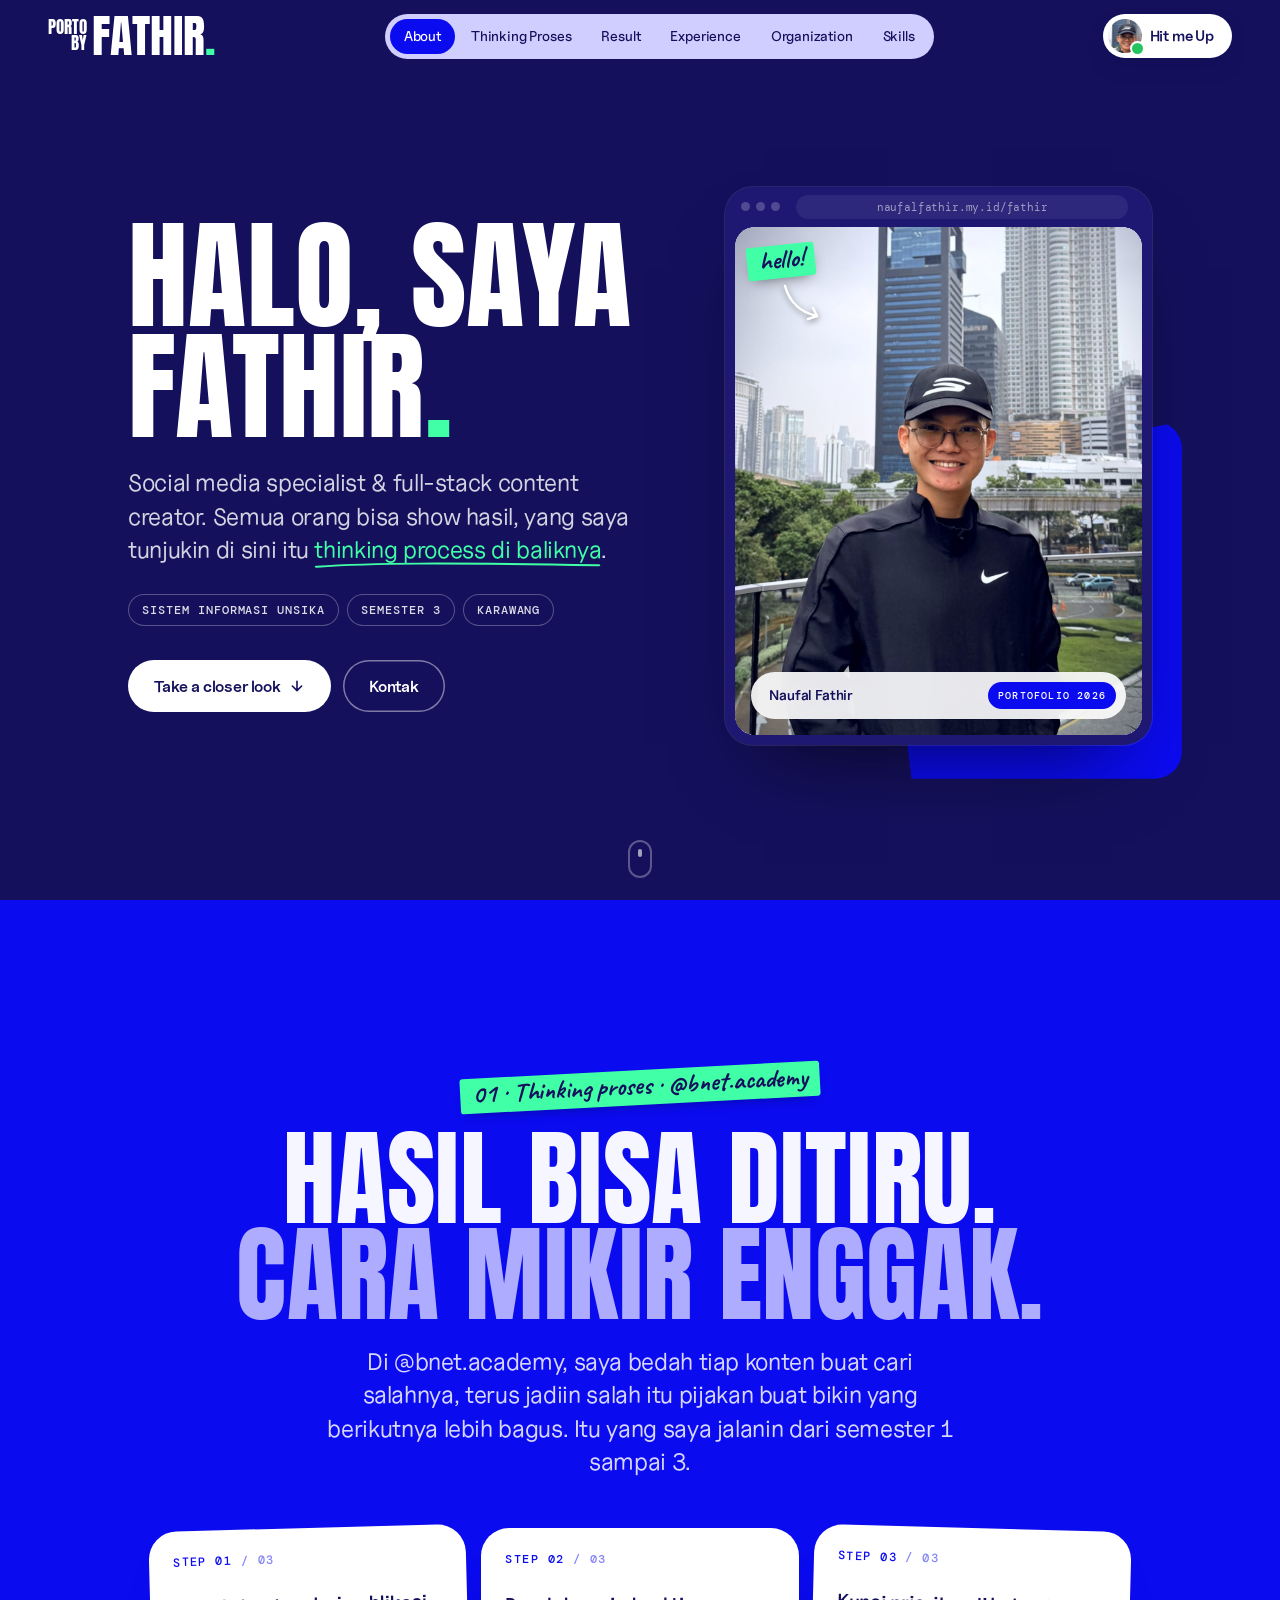
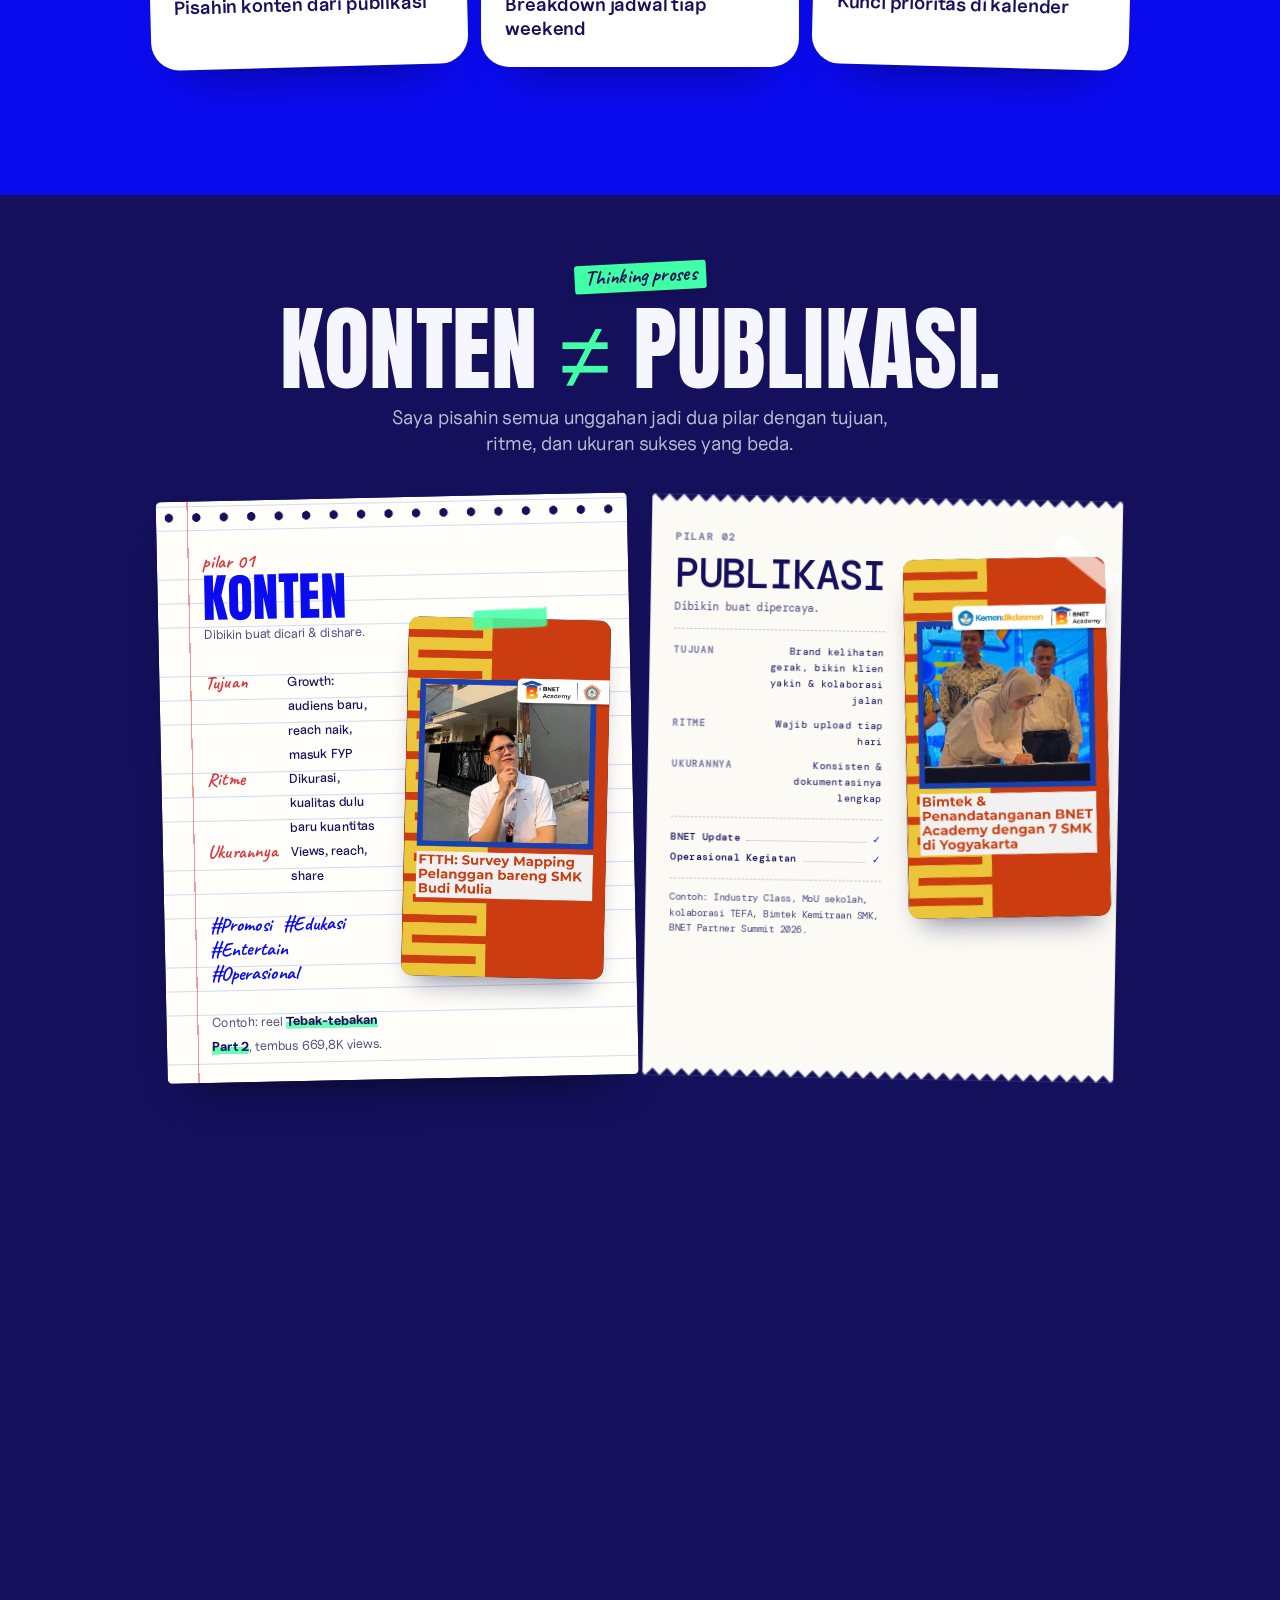
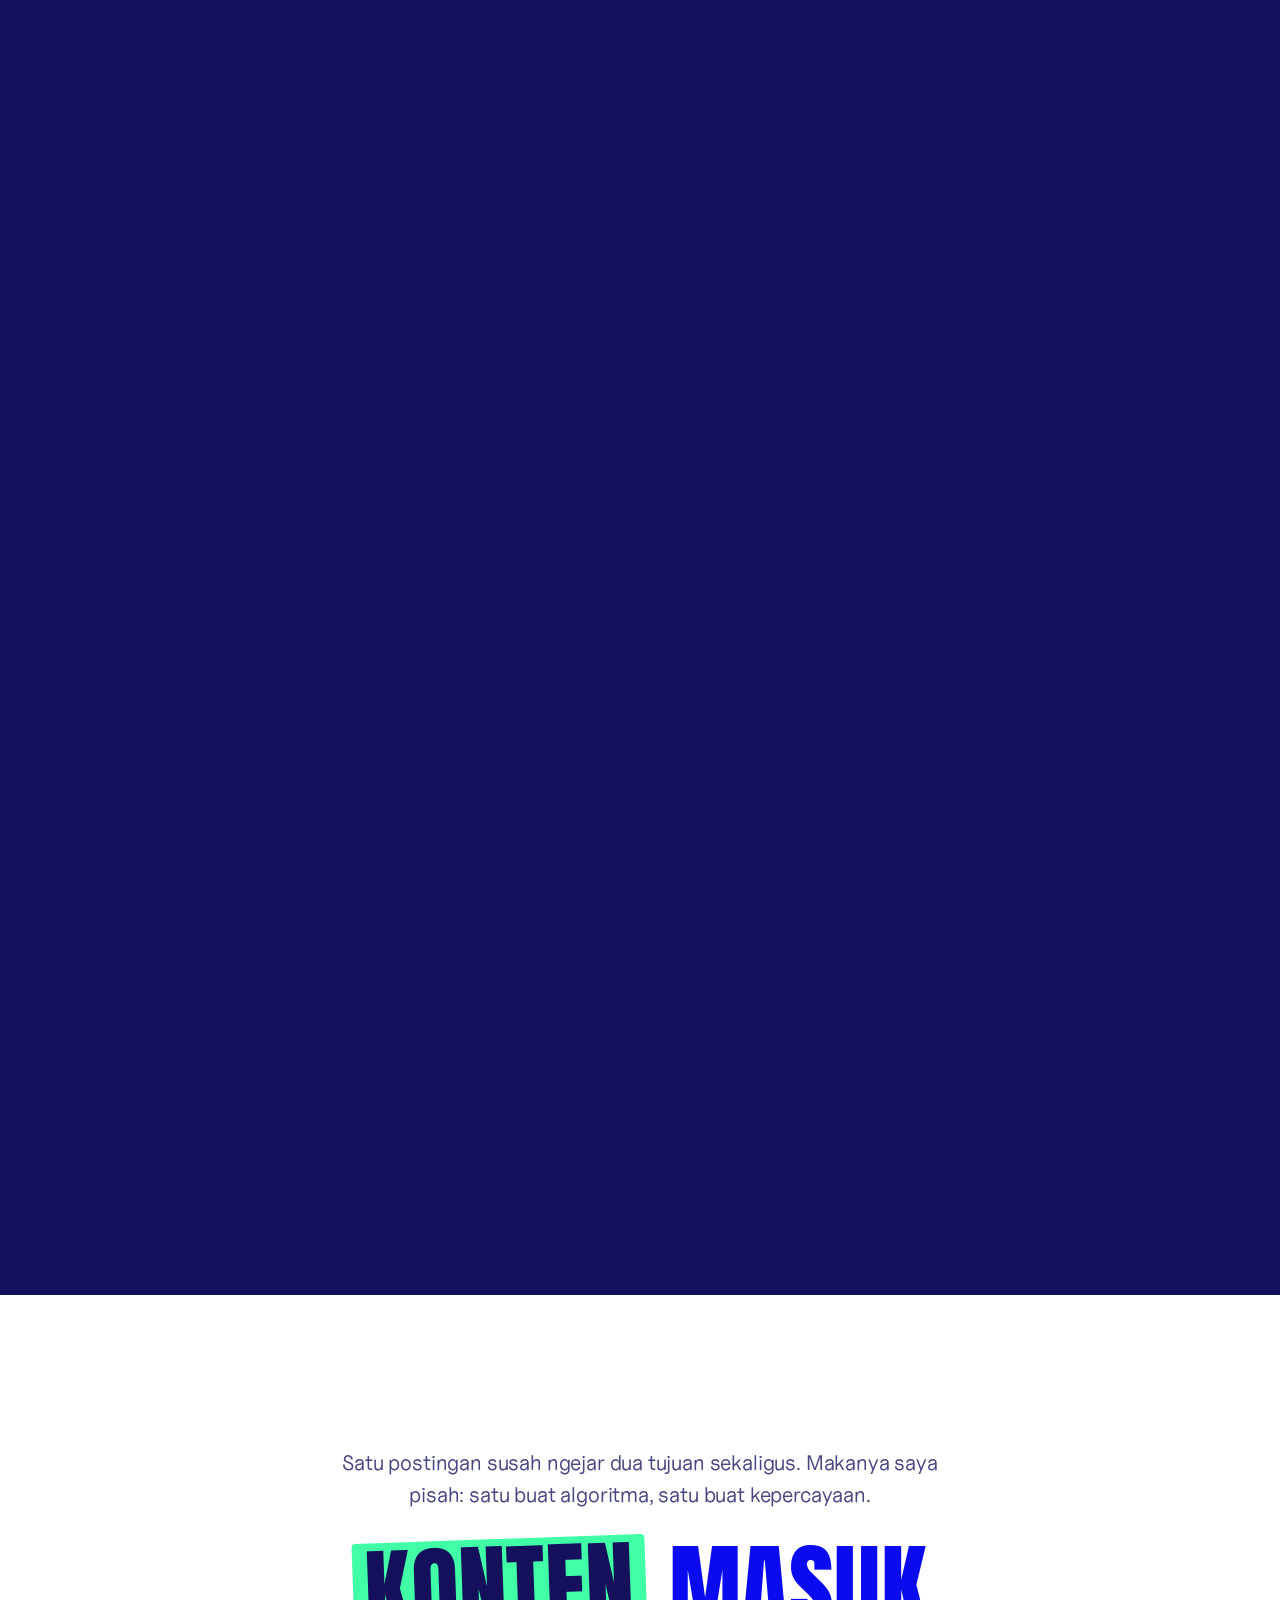
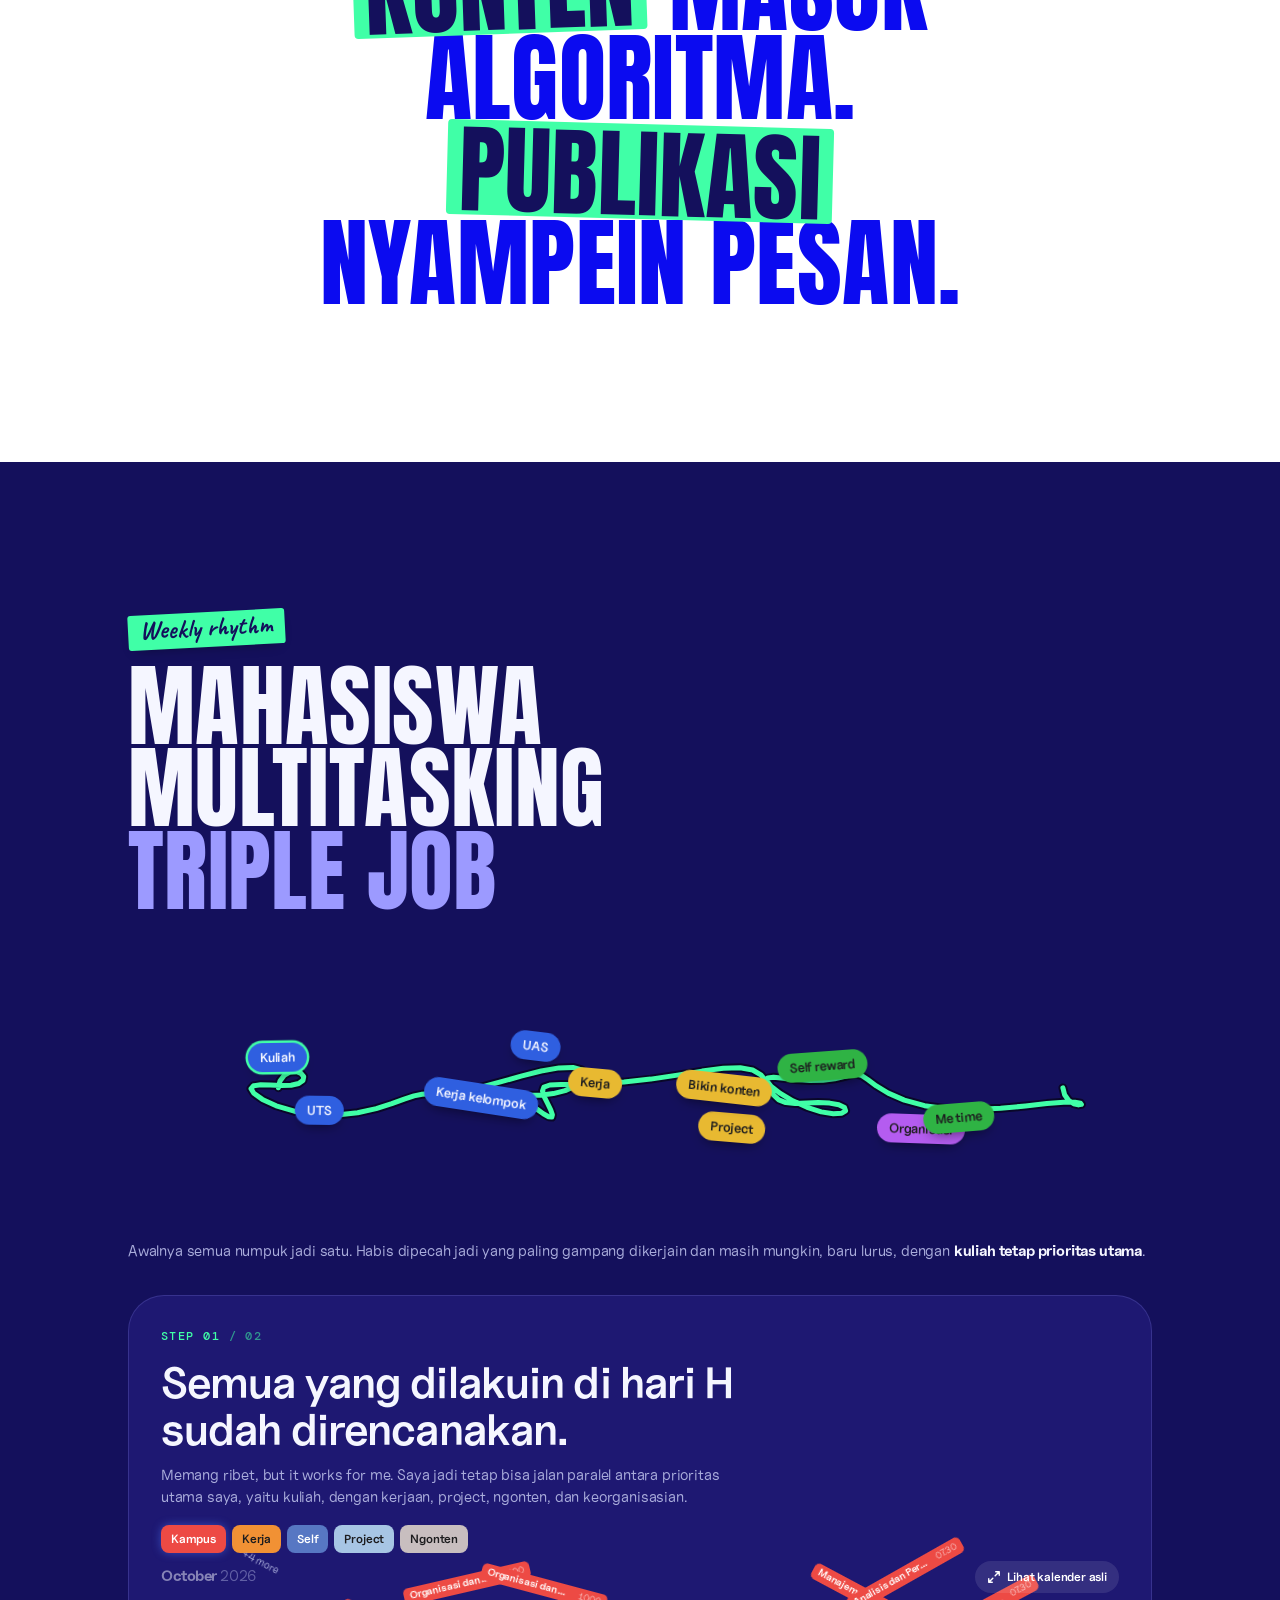
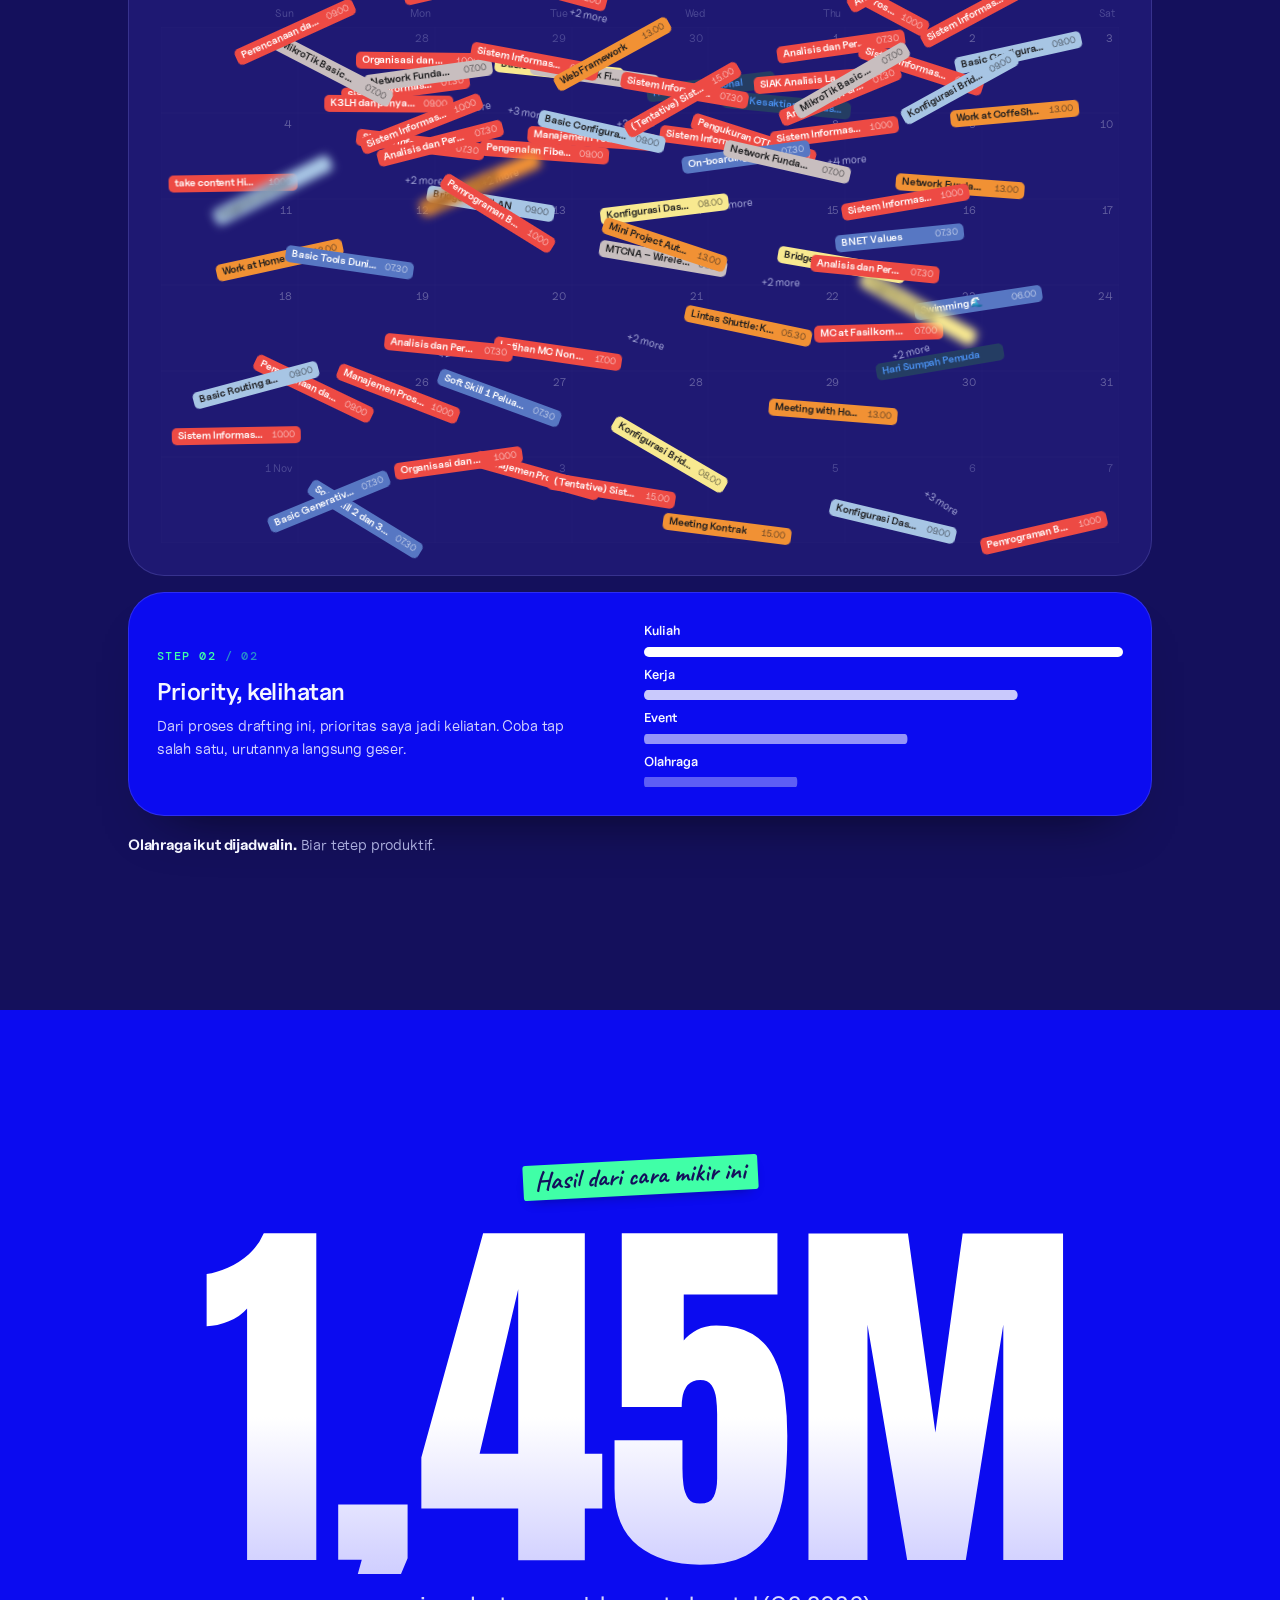
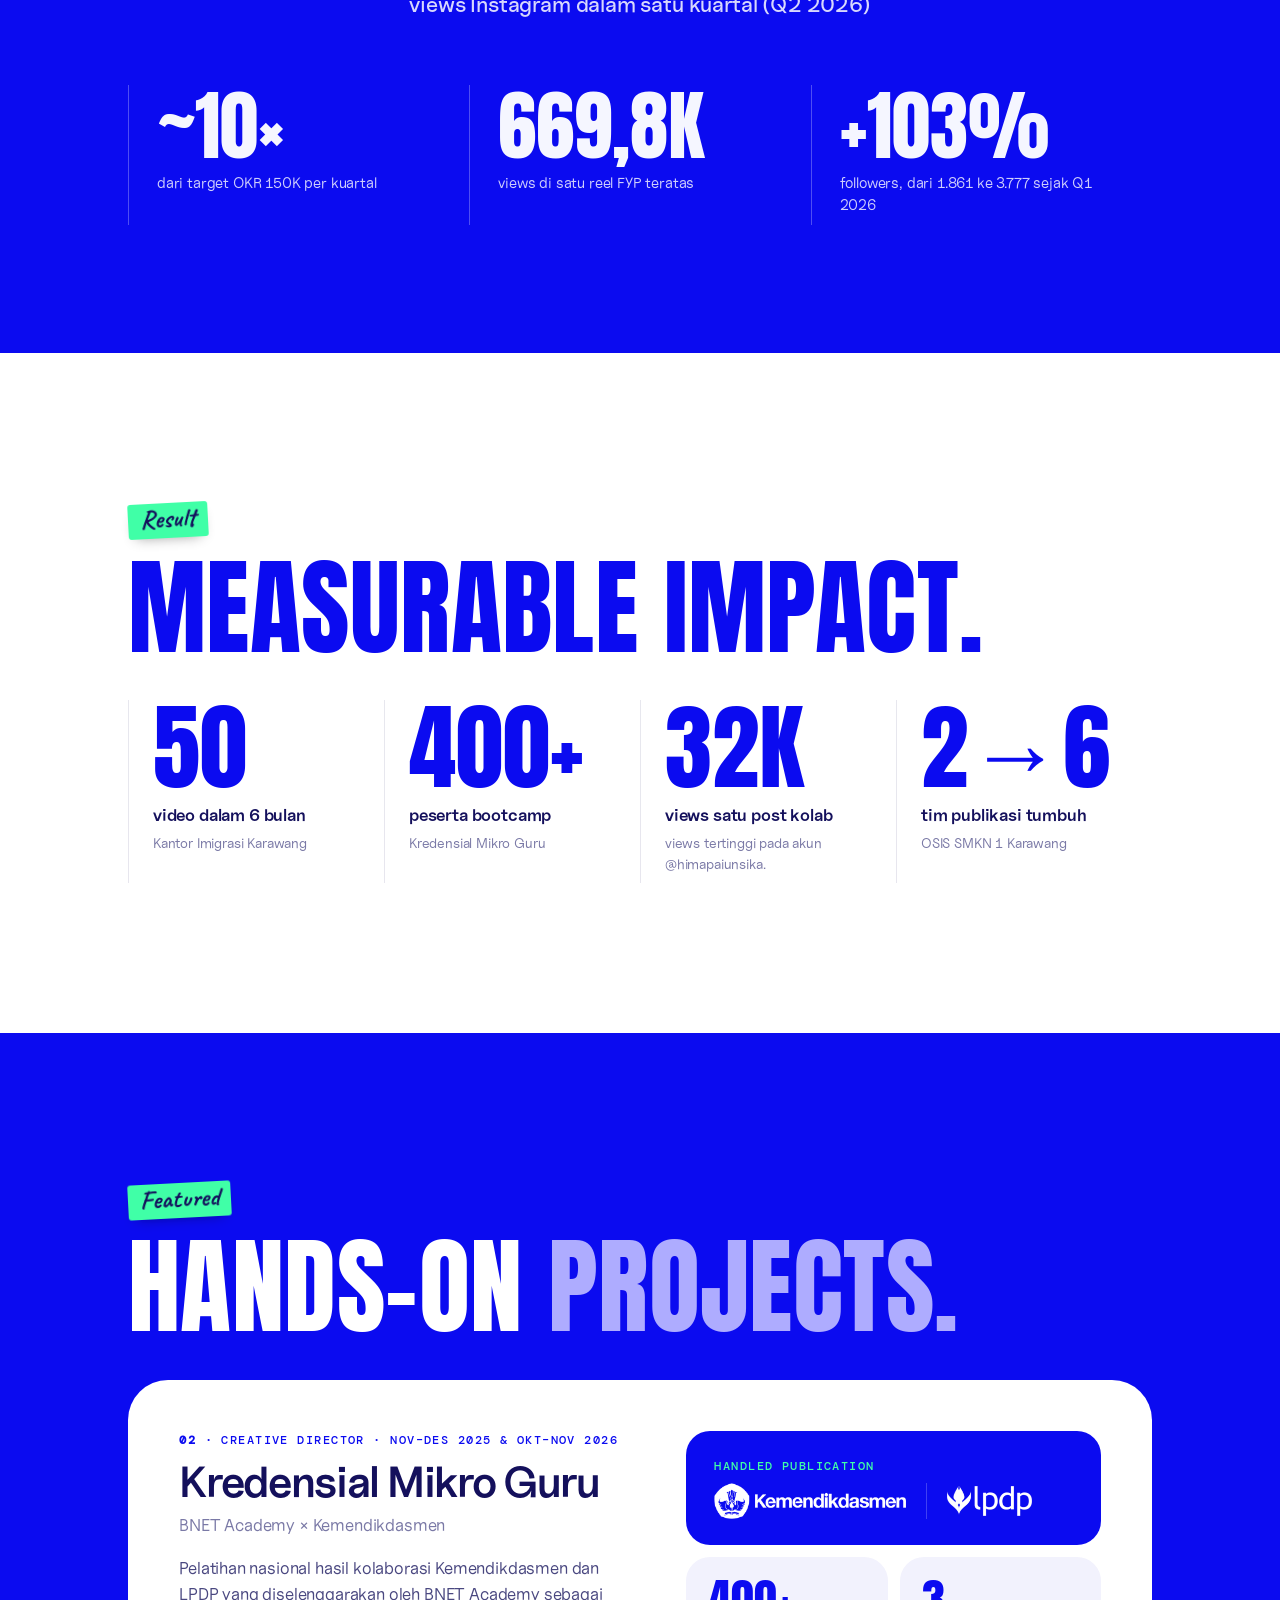
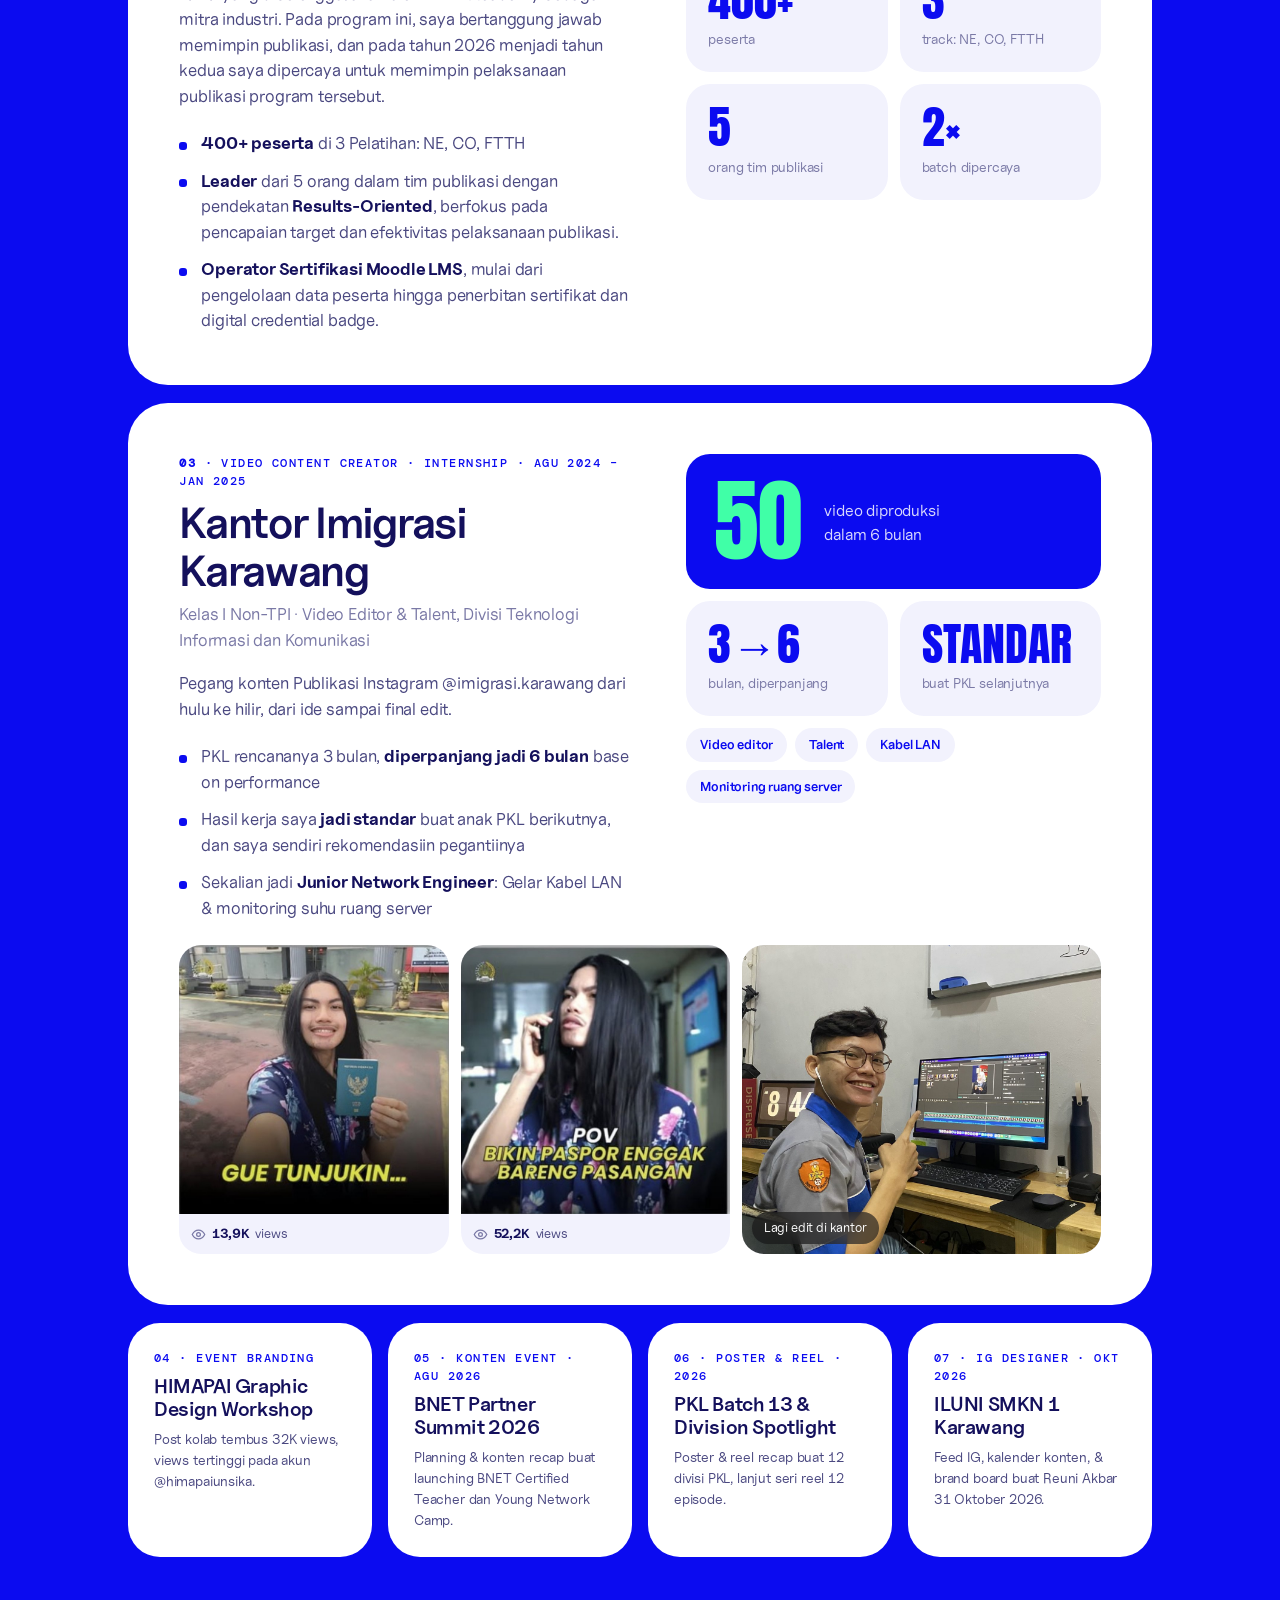
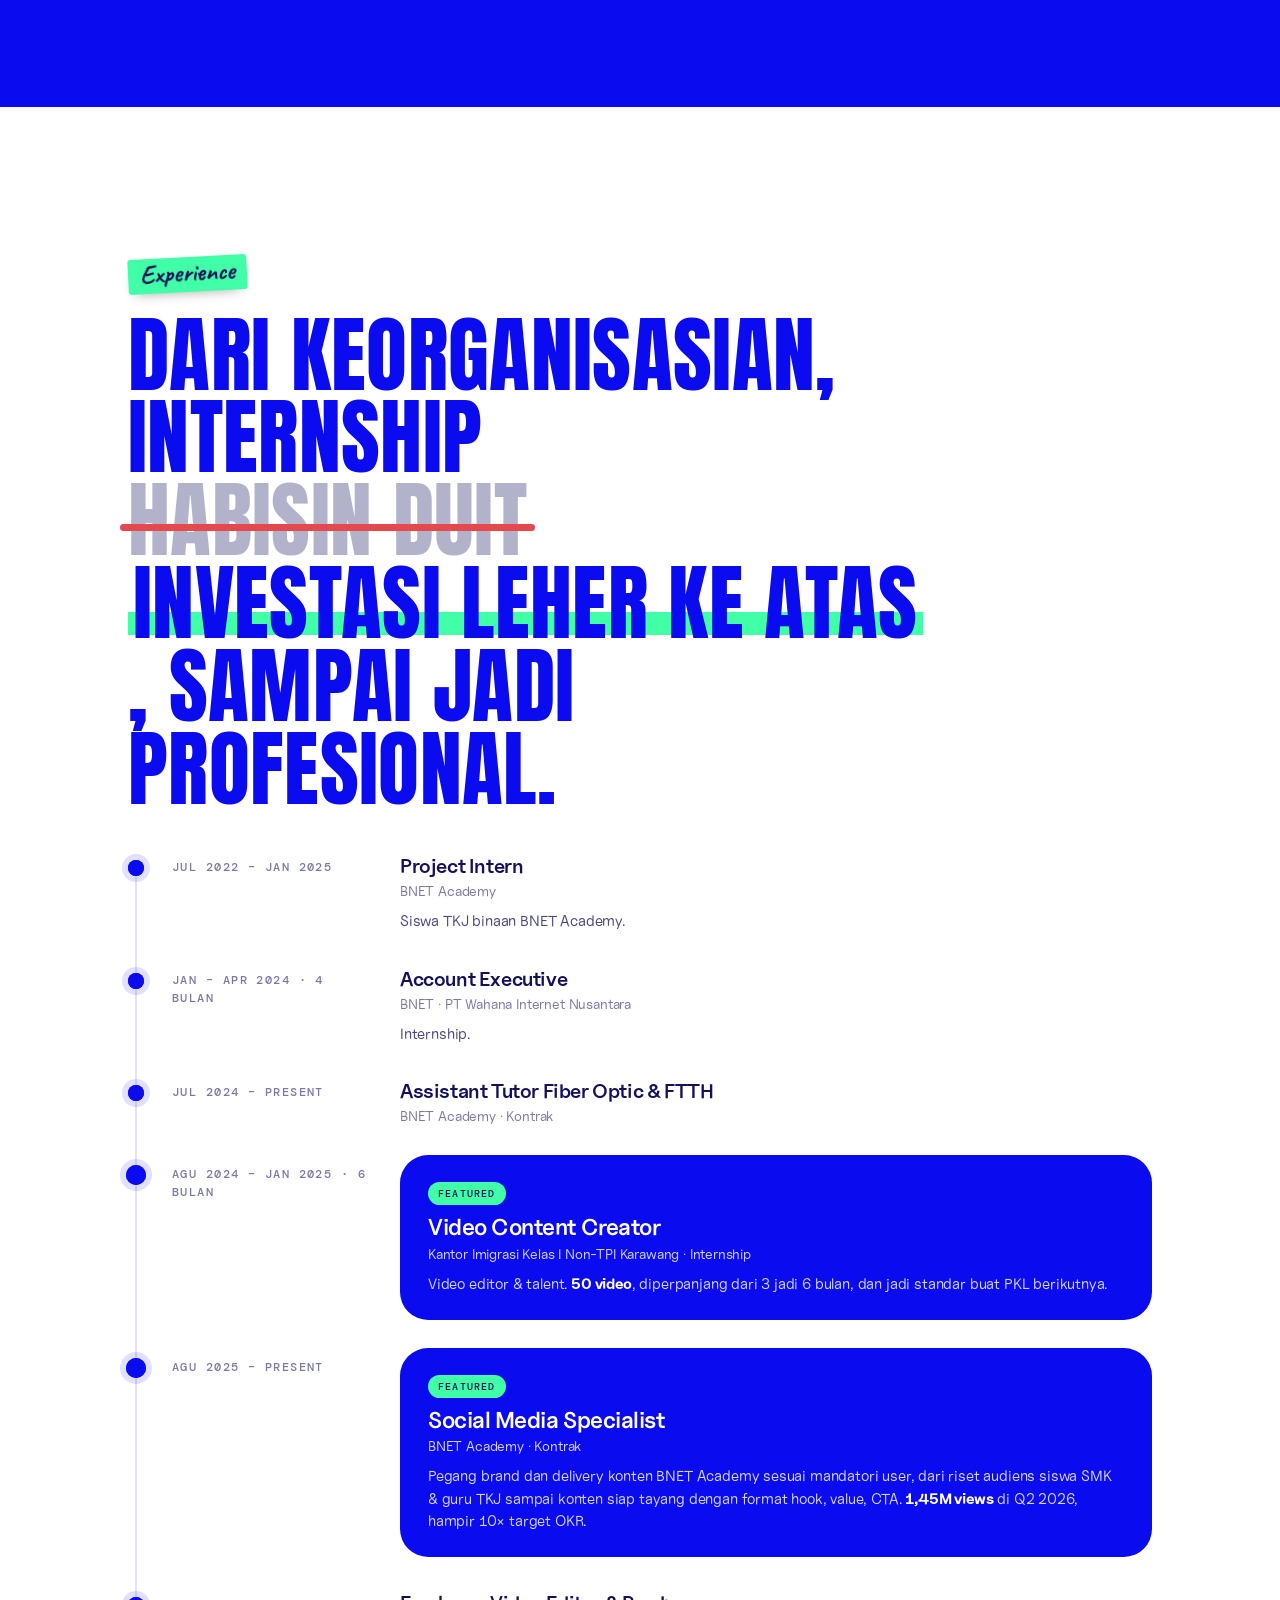
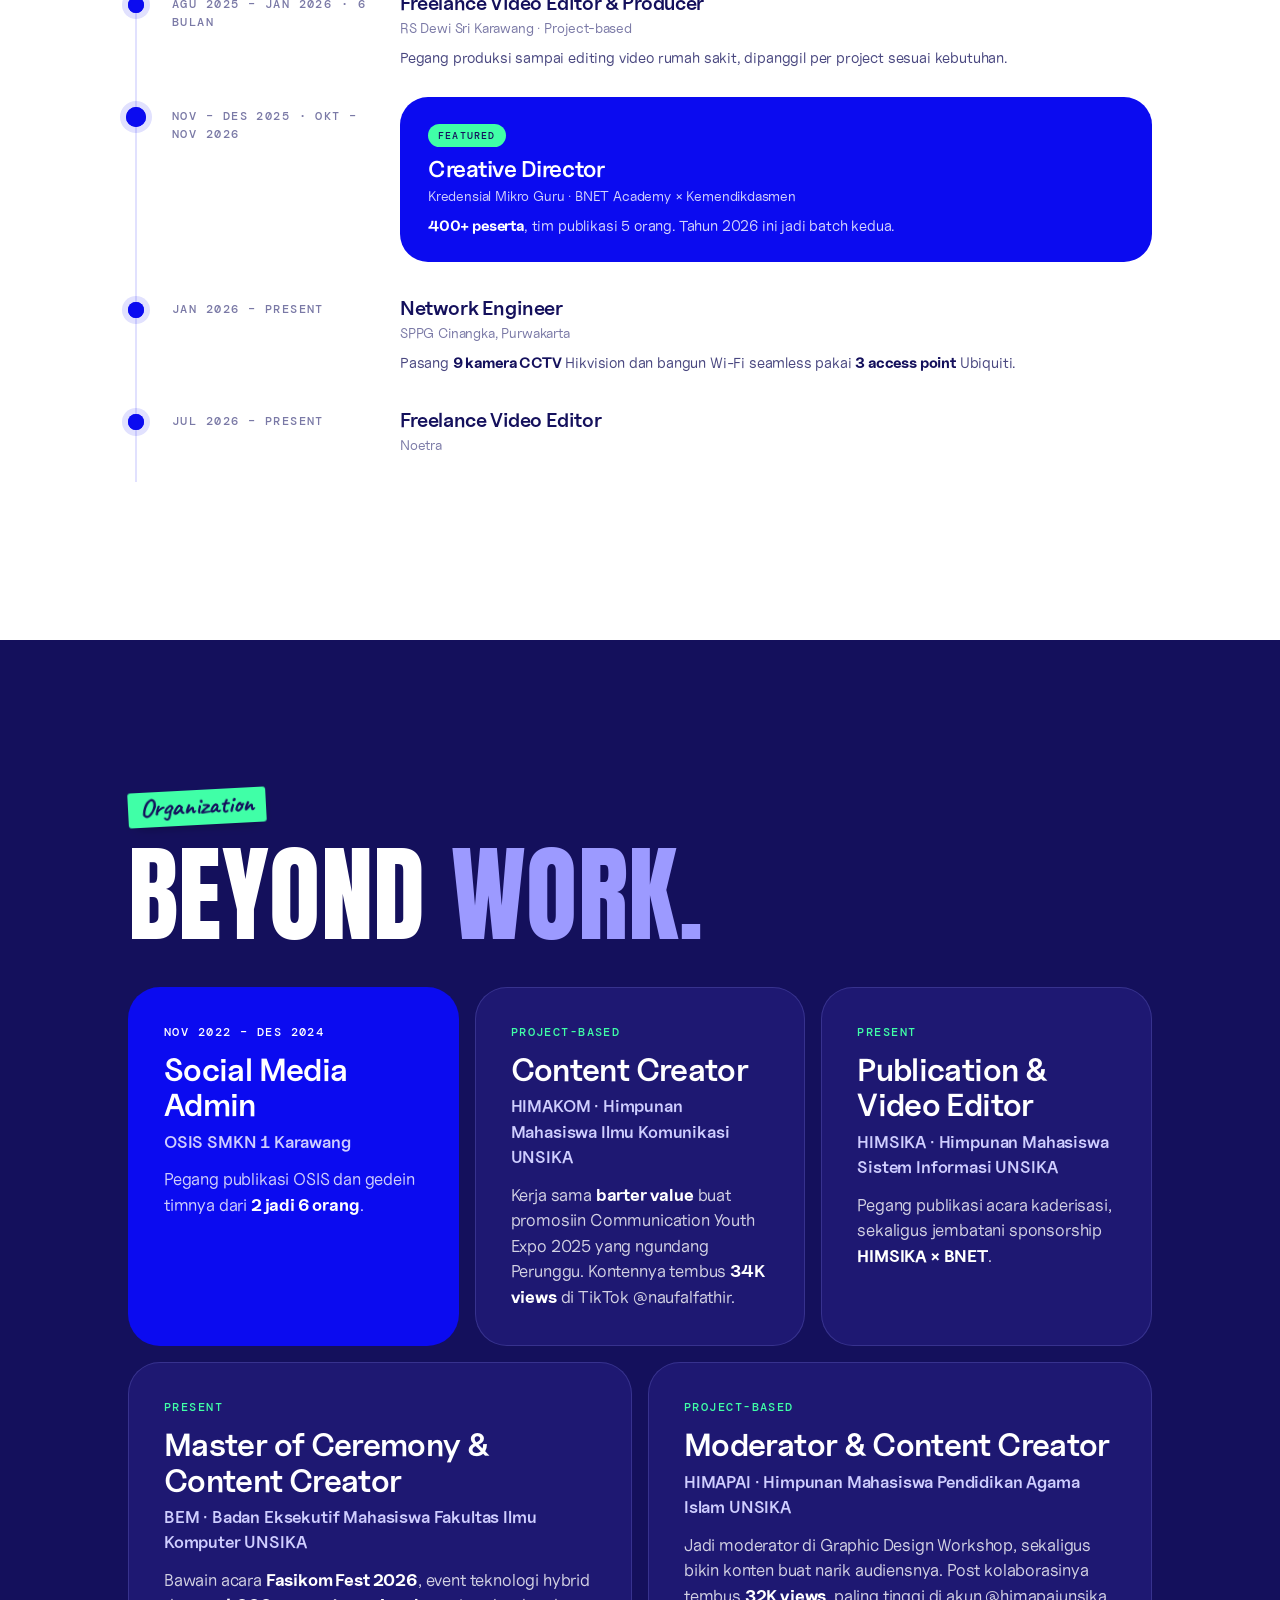
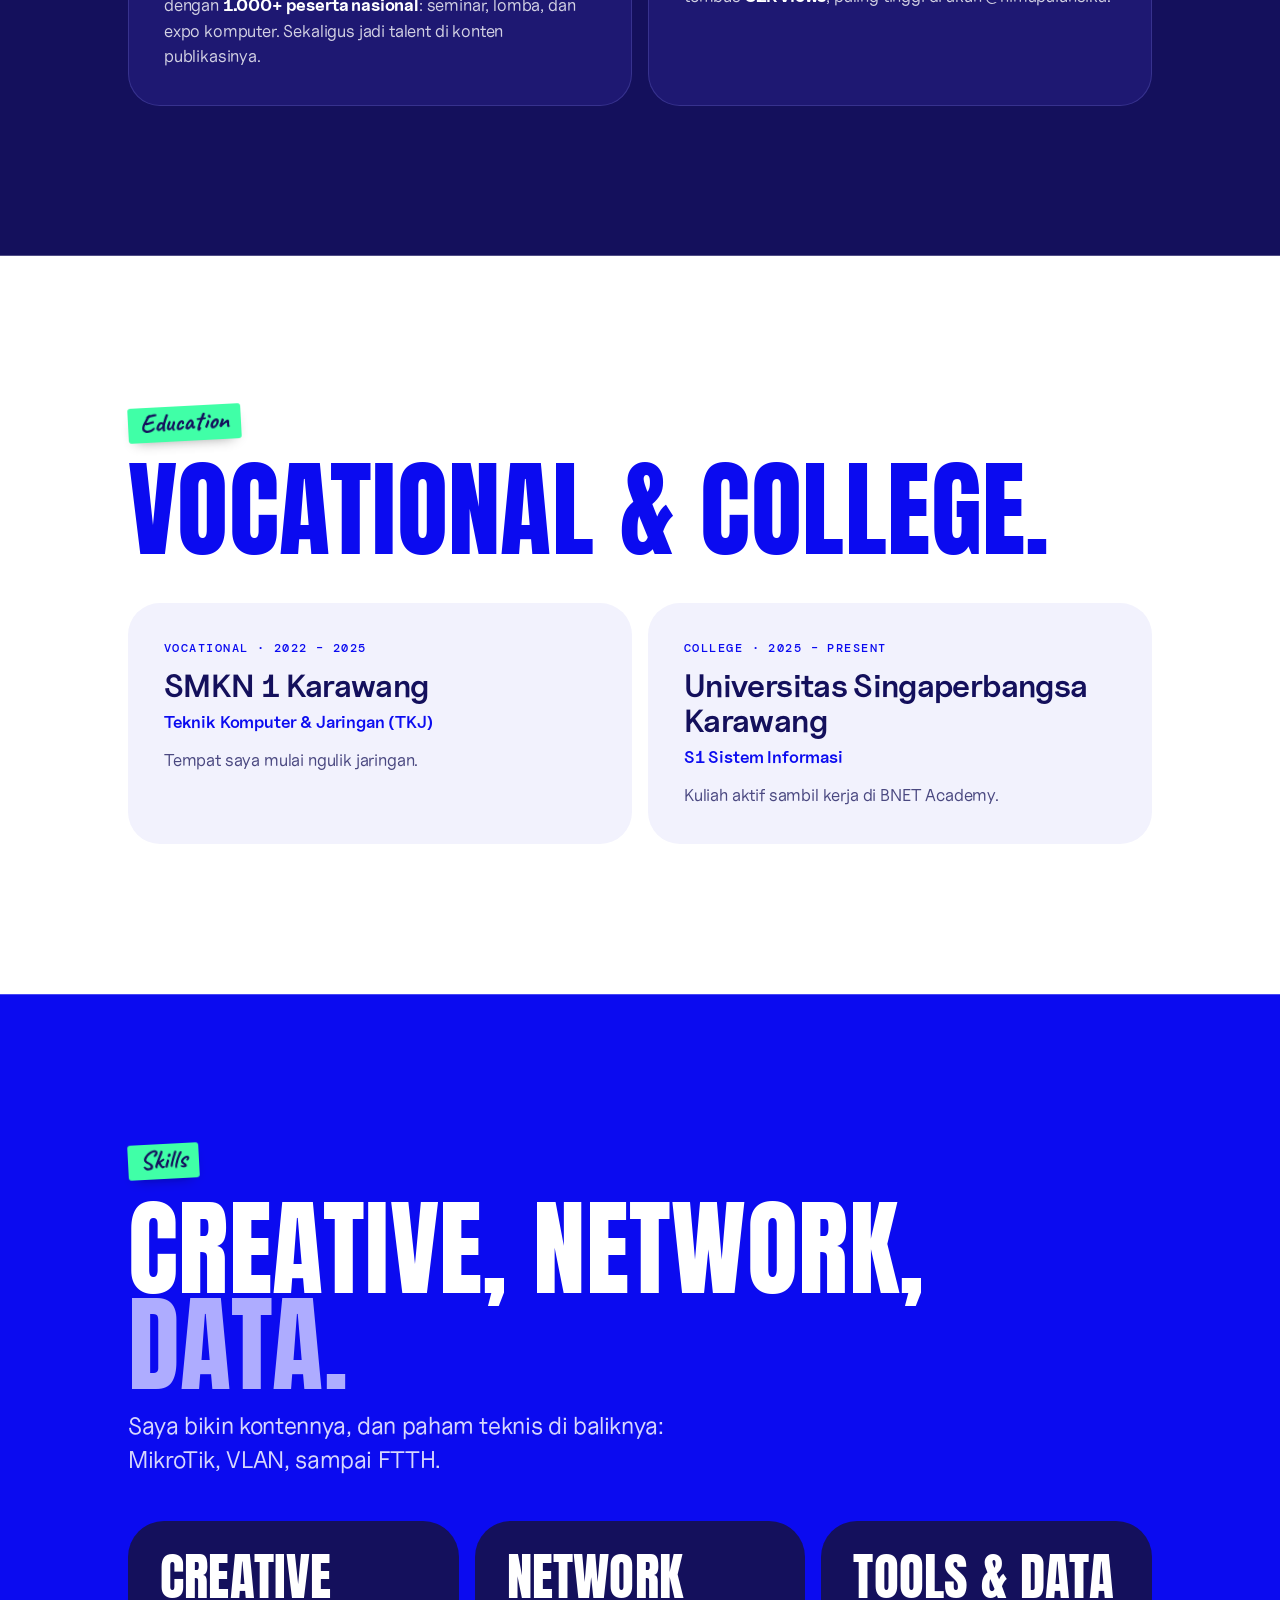
==== commit 36c1f6c5: "Timeline Experience disamain sama LinkedIn Co-Authored-By: Claude Opus 5.5 <noreply@anthropic.com> C" ====
--- a/index.html
+++ b/index.html
@@ -401,14 +401,15 @@
     </div>
     <div class="tl" id="tl">
       <div class="fill" id="tlfill"></div>
+      <div class="ti"><div class="when">Jul 2022 – Jan 2025</div><div class="tbody"><h4>Project Intern</h4><p class="torg">BNET Academy</p><p>Siswa TKJ binaan BNET Academy.</p></div></div>
       <div class="ti"><div class="when">Jan – Apr 2024 · 4 bulan</div><div class="tbody"><h4>Account Executive</h4><p class="torg">BNET · PT Wahana Internet Nusantara</p><p>Internship.</p></div></div>
-      <div class="ti hl"><div class="when">Jul 2024 – Present</div><div class="tbody"><span class="badge">Featured</span><h4>Social Media Specialist</h4><p class="torg">BNET Academy · Kontrak</p><p>Pegang brand dan delivery konten BNET Academy sesuai mandatori user, dari riset audiens siswa SMK & guru TKJ sampai konten siap tayang dengan format hook, value, CTA. <b>1,45M views</b> di Q2 2026, hampir 10× target OKR.</p></div></div>
-      <div class="ti"><div class="when">Jul 2024 – Present</div><div class="tbody"><h4>Asisten Tutor</h4><p class="torg">BNET Academy · Kontrak</p></div></div>
+      <div class="ti"><div class="when">Jul 2024 – Present</div><div class="tbody"><h4>Assistant Tutor Fiber Optic & FTTH</h4><p class="torg">BNET Academy · Kontrak</p></div></div>
       <div class="ti hl"><div class="when">Agu 2024 – Jan 2025 · 6 bulan</div><div class="tbody"><span class="badge">Featured</span><h4>Video Content Creator</h4><p class="torg">Kantor Imigrasi Kelas I Non-TPI Karawang · Internship</p><p>Video editor & talent. <b>50 video</b>, diperpanjang dari 3 jadi 6 bulan, dan jadi standar buat PKL berikutnya.</p></div></div>
+      <div class="ti hl"><div class="when">Agu 2025 – Present</div><div class="tbody"><span class="badge">Featured</span><h4>Social Media Specialist</h4><p class="torg">BNET Academy · Kontrak</p><p>Pegang brand dan delivery konten BNET Academy sesuai mandatori user, dari riset audiens siswa SMK & guru TKJ sampai konten siap tayang dengan format hook, value, CTA. <b>1,45M views</b> di Q2 2026, hampir 10× target OKR.</p></div></div>
       <div class="ti"><div class="when">Agu 2025 – Jan 2026 · 6 bulan</div><div class="tbody"><h4>Freelance Video Editor & Producer</h4><p class="torg">RS Dewi Sri Karawang · Project-based</p><p>Pegang produksi sampai editing video rumah sakit, dipanggil per project sesuai kebutuhan.</p></div></div>
       <div class="ti hl"><div class="when">Nov – Des 2025 · Okt – Nov 2026</div><div class="tbody"><span class="badge">Featured</span><h4>Creative Director</h4><p class="torg">Kredensial Mikro Guru · BNET Academy × Kemendikdasmen</p><p><b>400+ peserta</b>, tim publikasi 5 orang. Tahun 2026 ini jadi batch kedua.</p></div></div>
-      <div class="ti"><div class="when">Jan 2026 – Present</div><div class="tbody"><h4>Social Media Manager</h4><p class="torg">SPPG Cinangka, Purwakarta</p><p></p></div></div>
-      <div class="ti"><div class="when">Jul – Sep 2026</div><div class="tbody"><h4>Freelance Video Editor</h4><p class="torg">Noetra</p></div></div>
+      <div class="ti"><div class="when">Jan 2026 – Present</div><div class="tbody"><h4>Network Engineer</h4><p class="torg">SPPG Cinangka, Purwakarta</p><p>Pasang <b>9 kamera CCTV</b> Hikvision dan bangun Wi-Fi seamless pakai <b>3 access point</b> Ubiquiti.</p></div></div>
+      <div class="ti"><div class="when">Jul 2026 – Present</div><div class="tbody"><h4>Freelance Video Editor</h4><p class="torg">Noetra</p></div></div>
     </div>
   </div>
 </section>
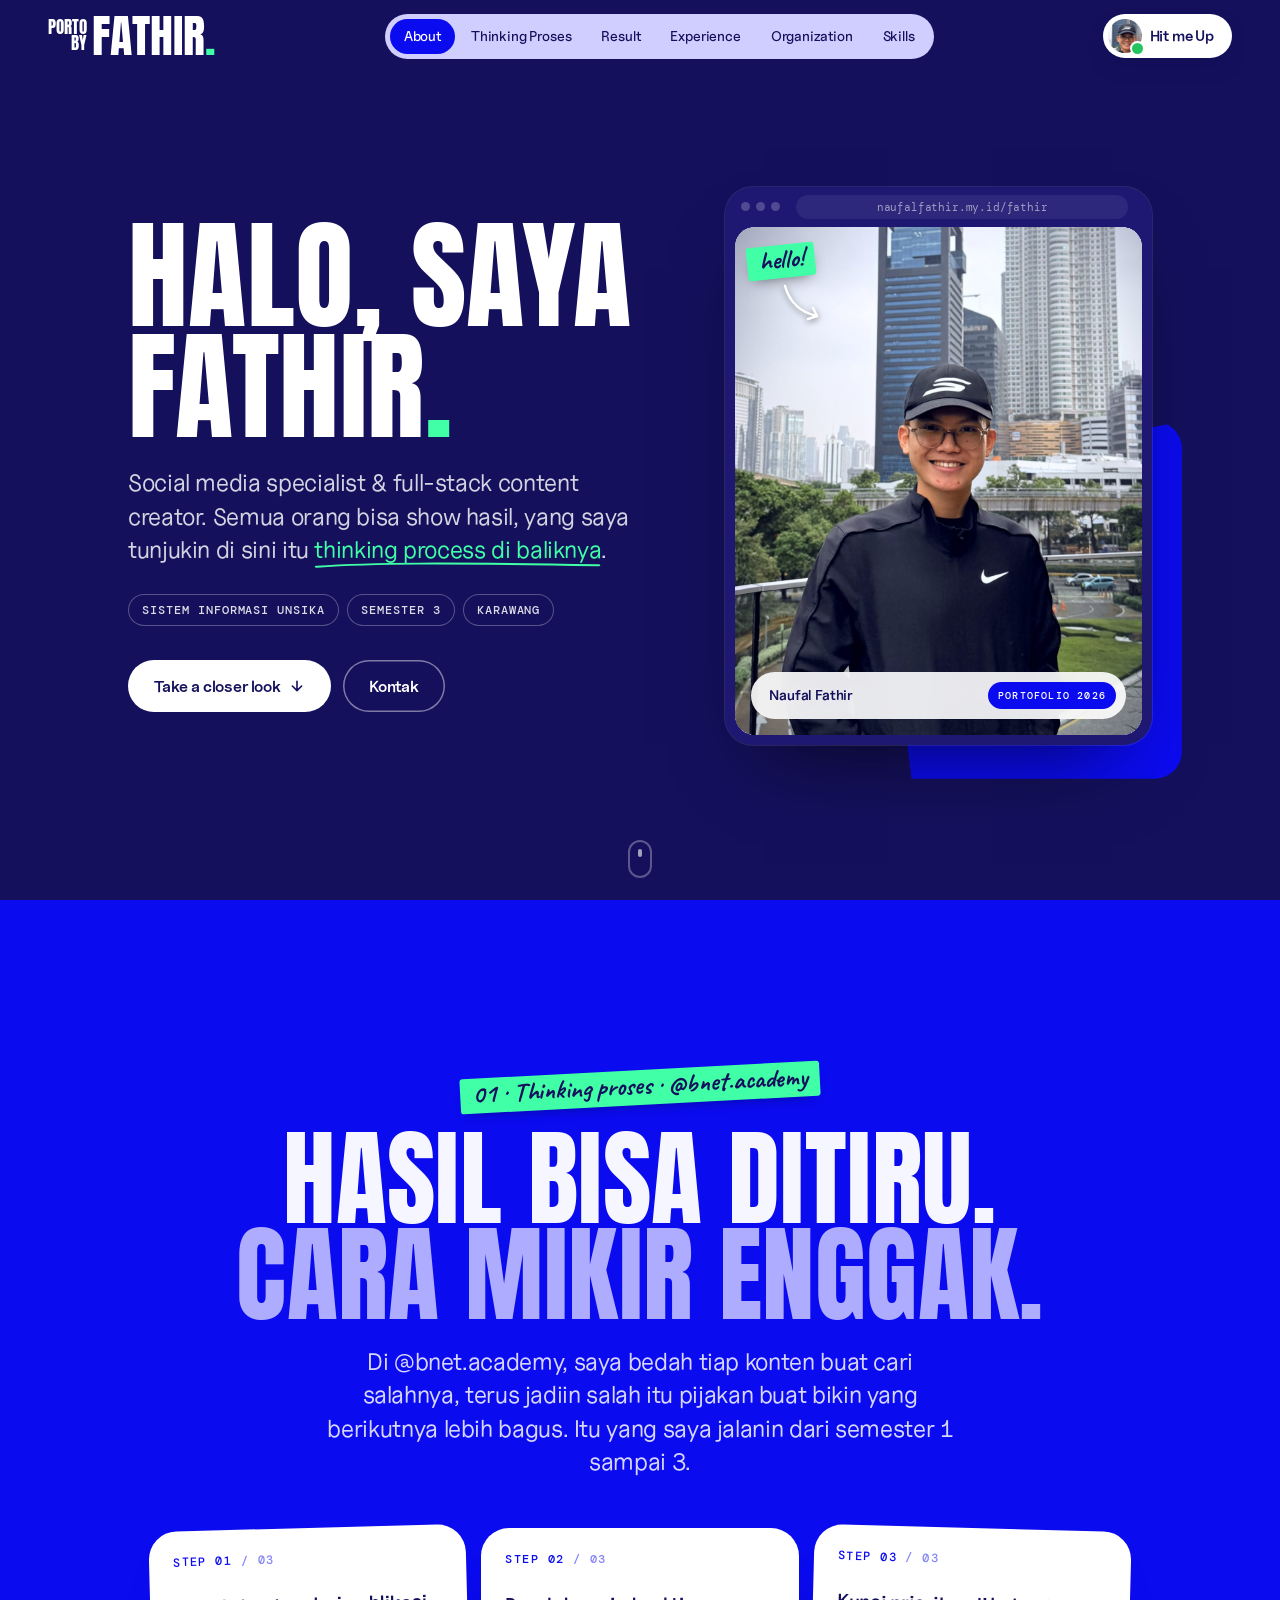
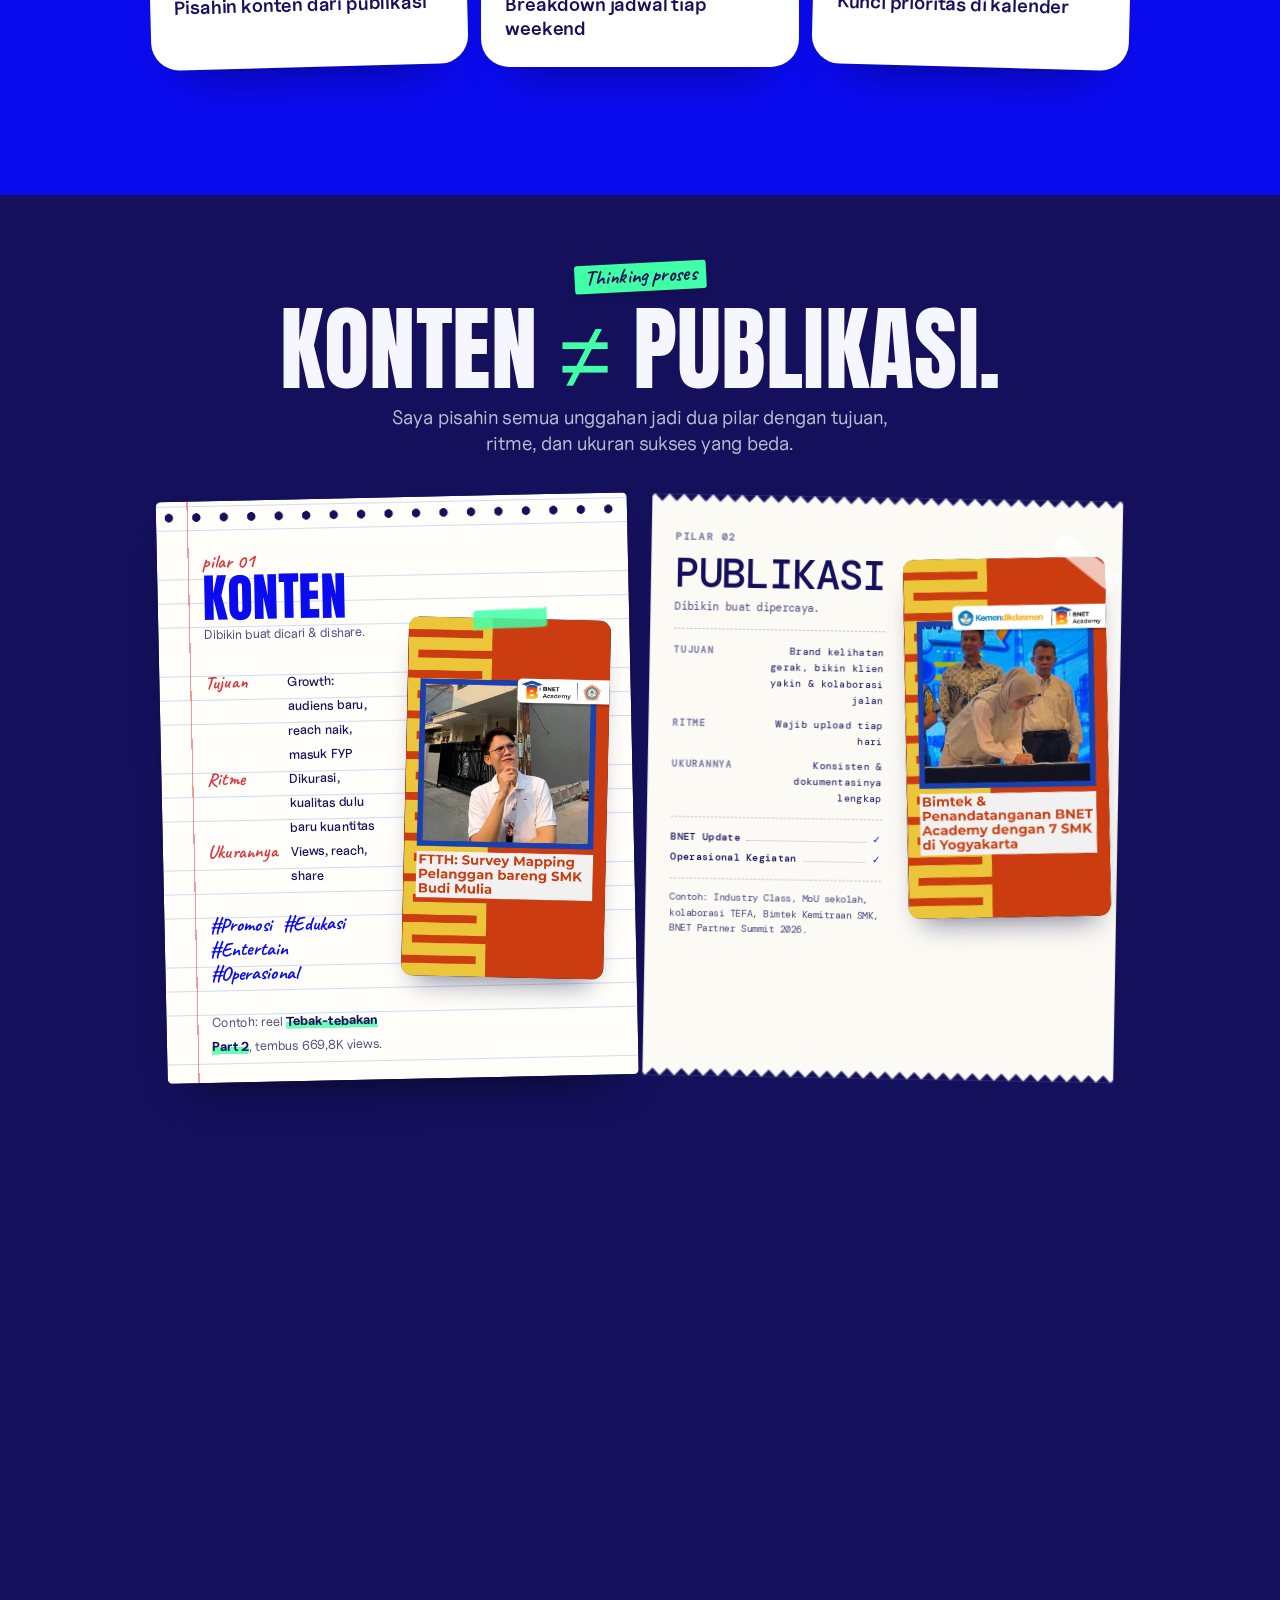
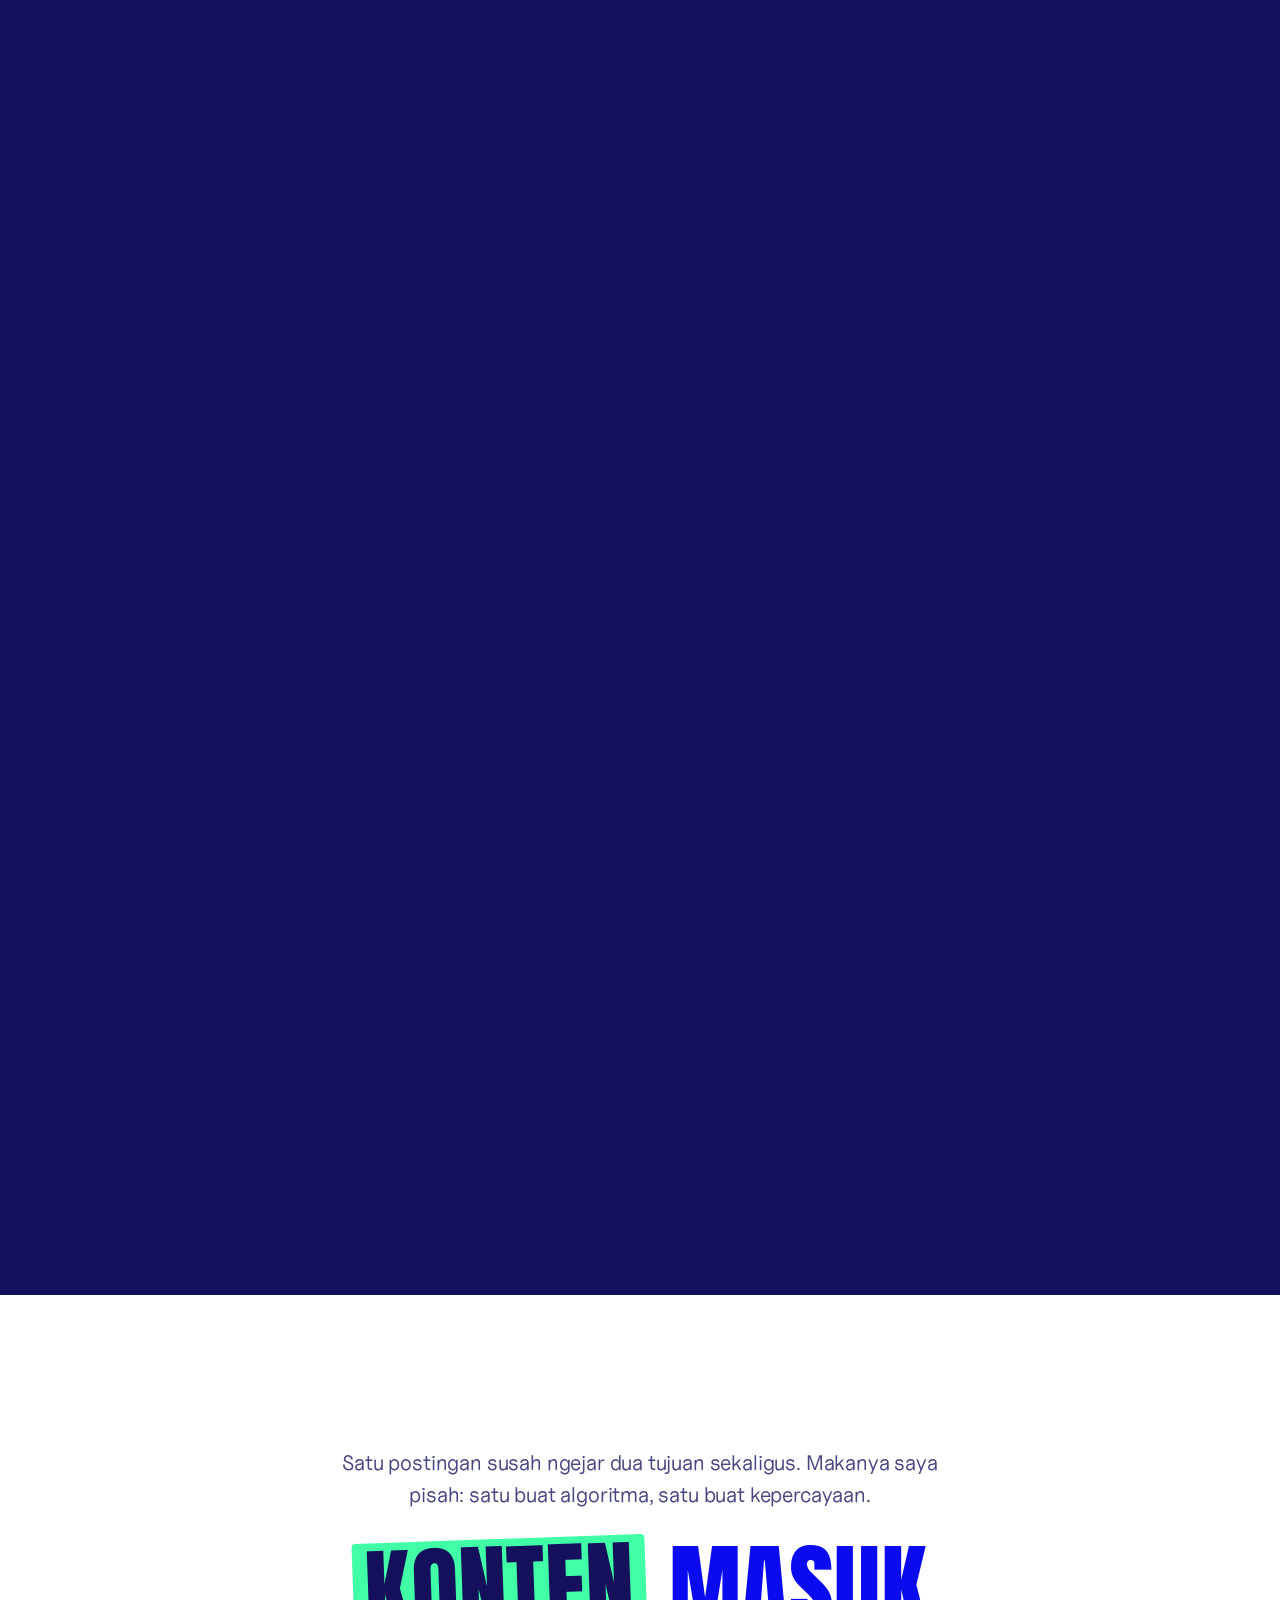
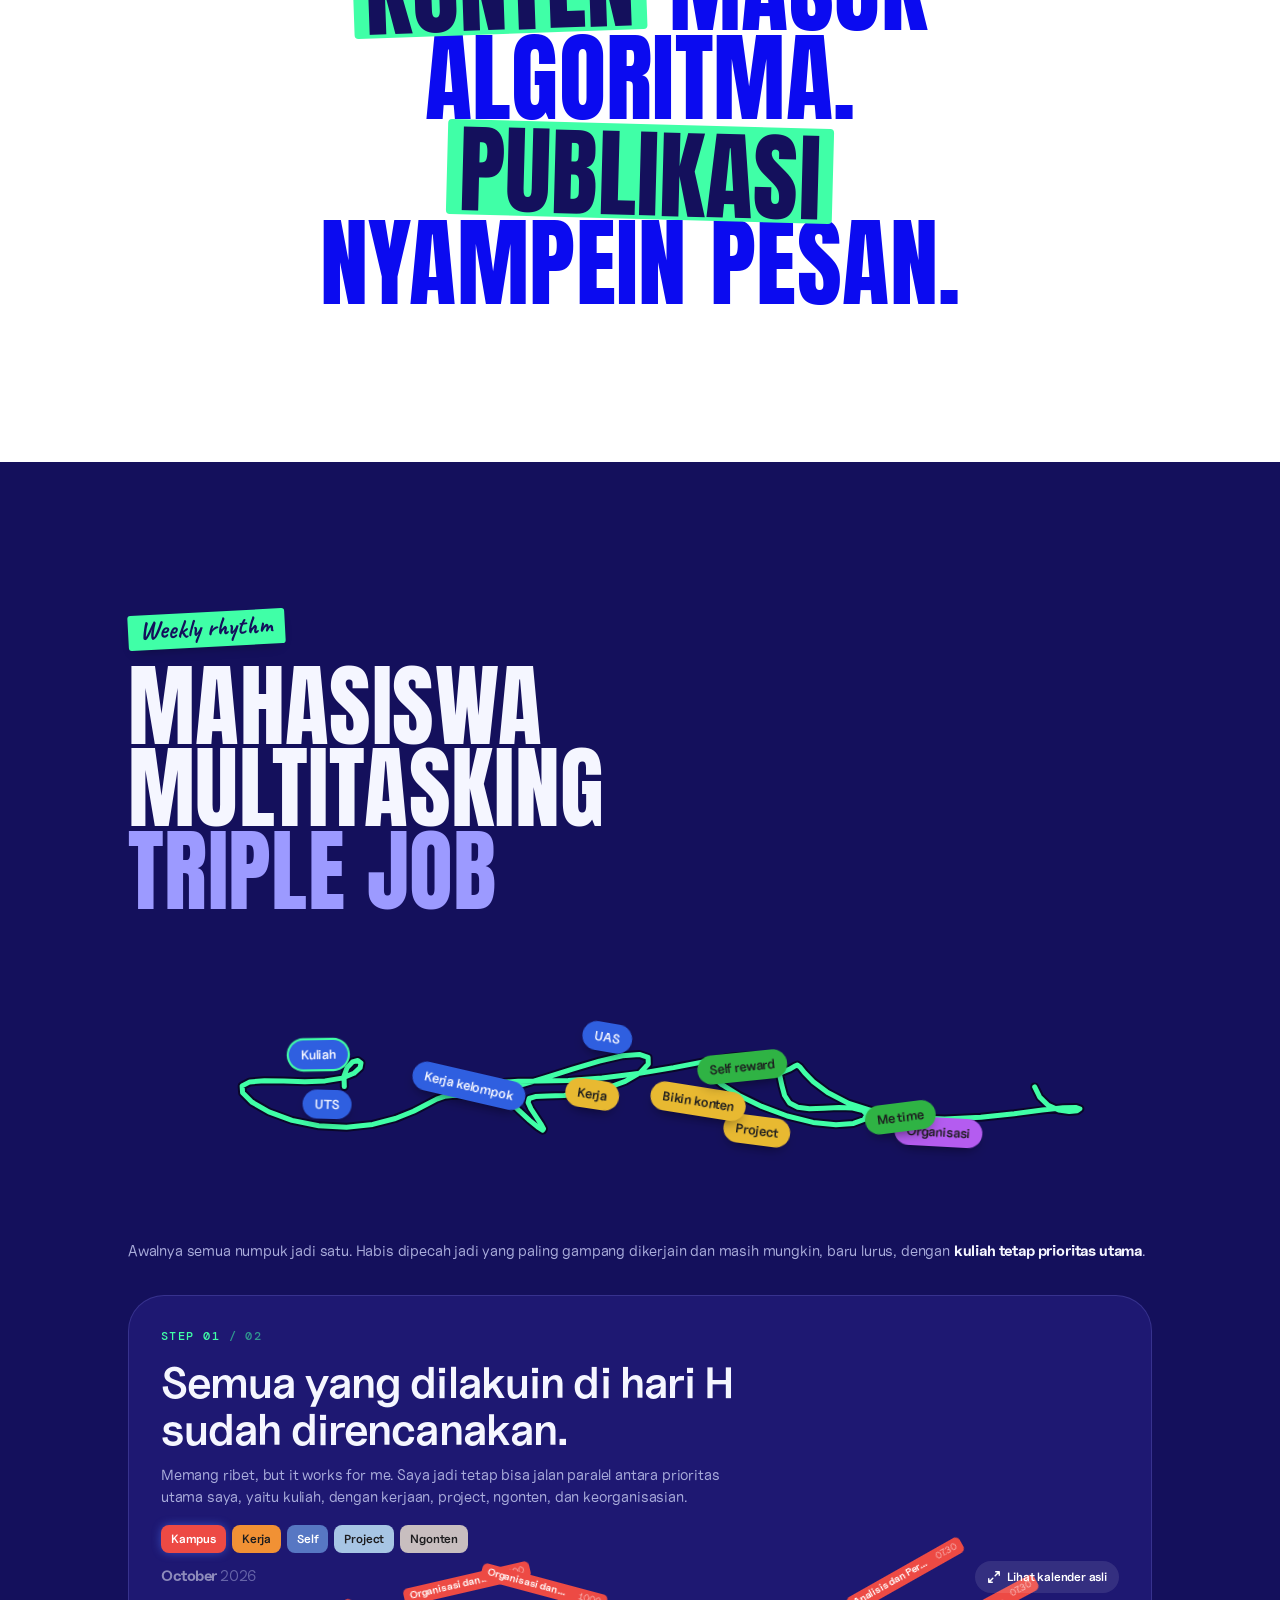
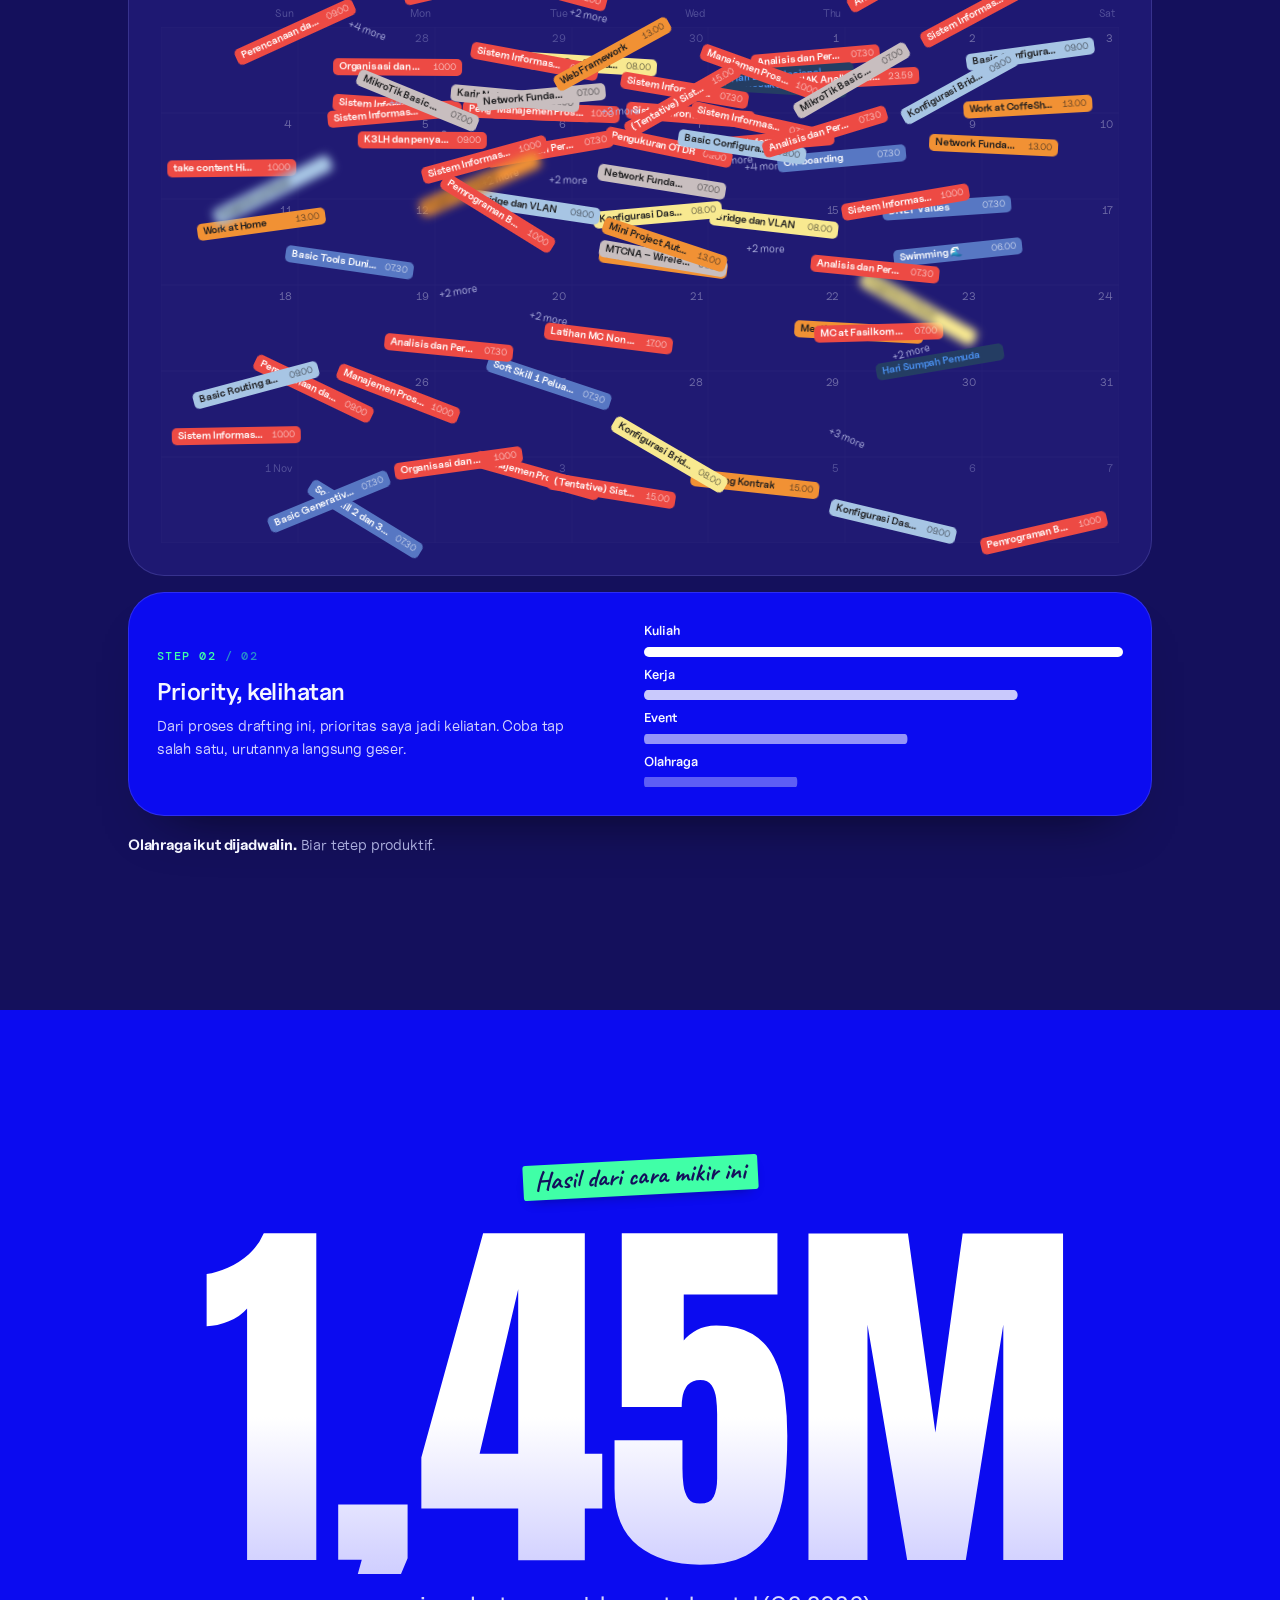
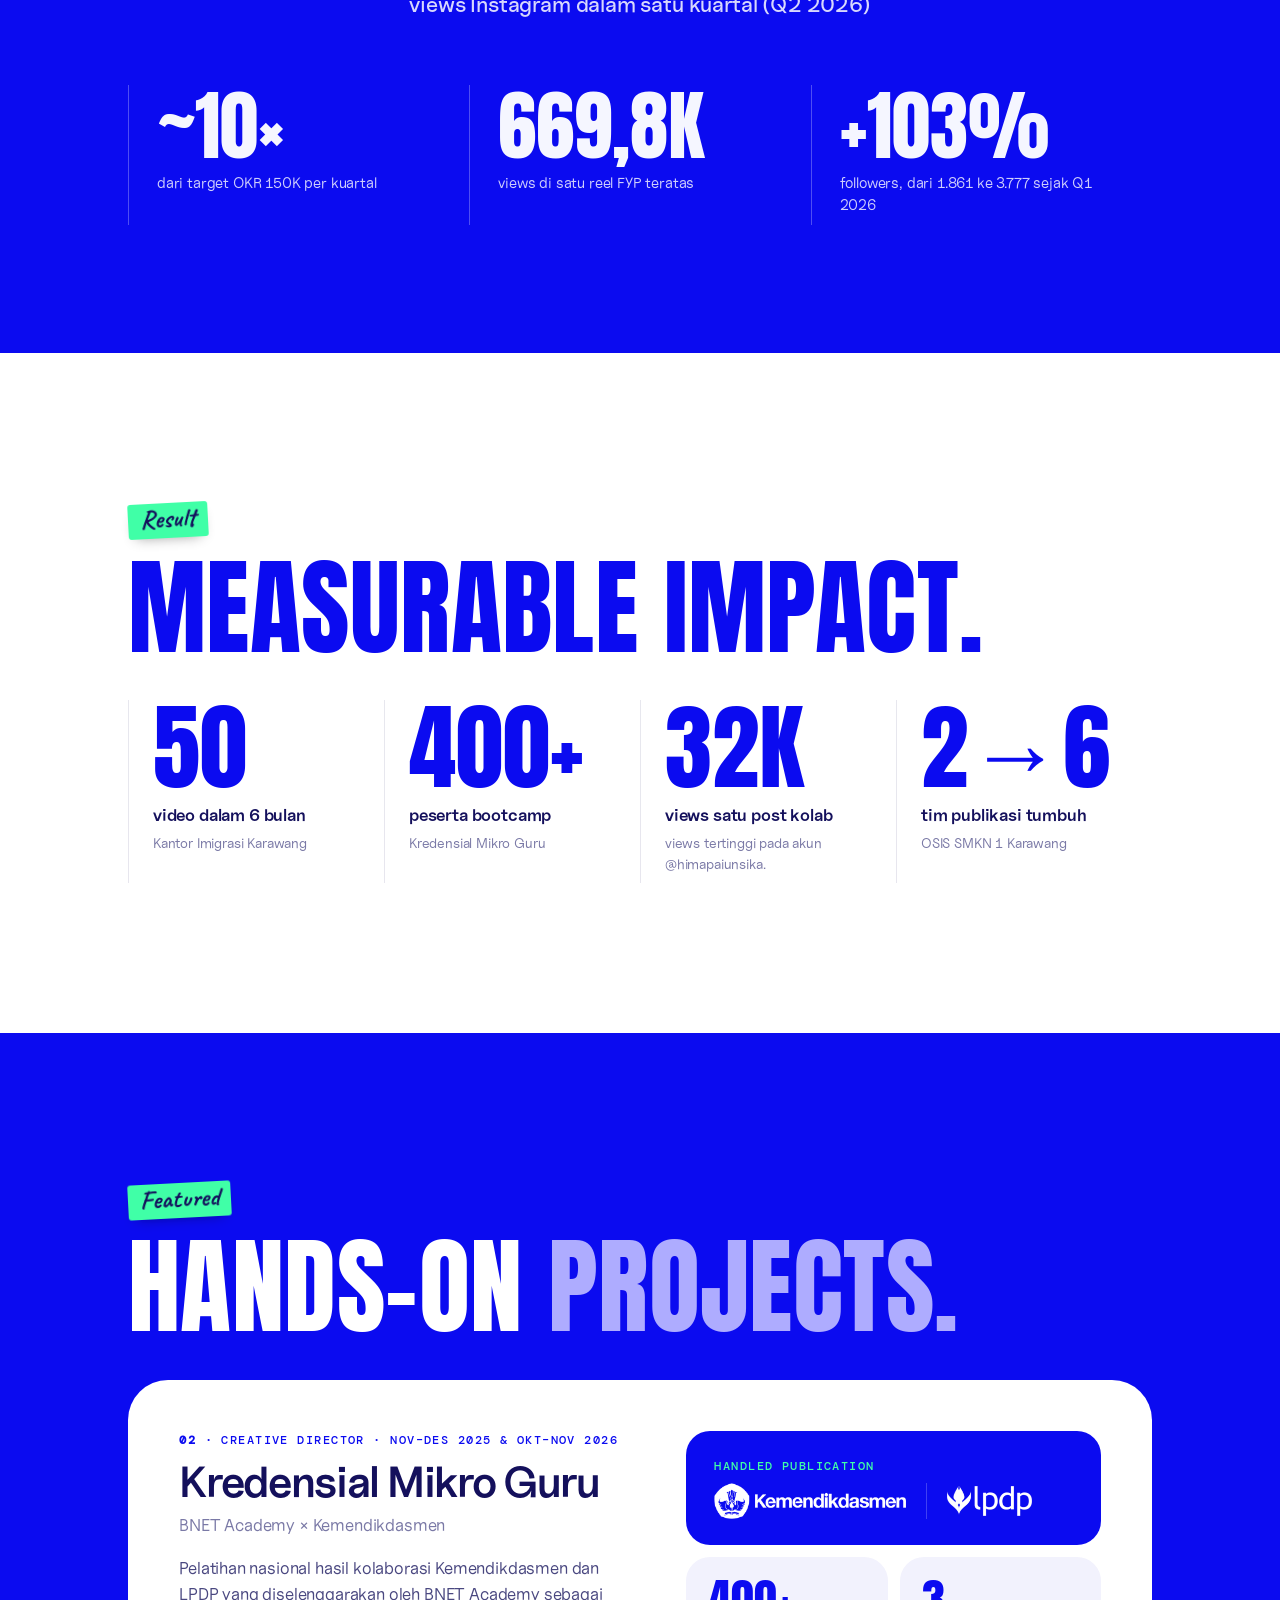
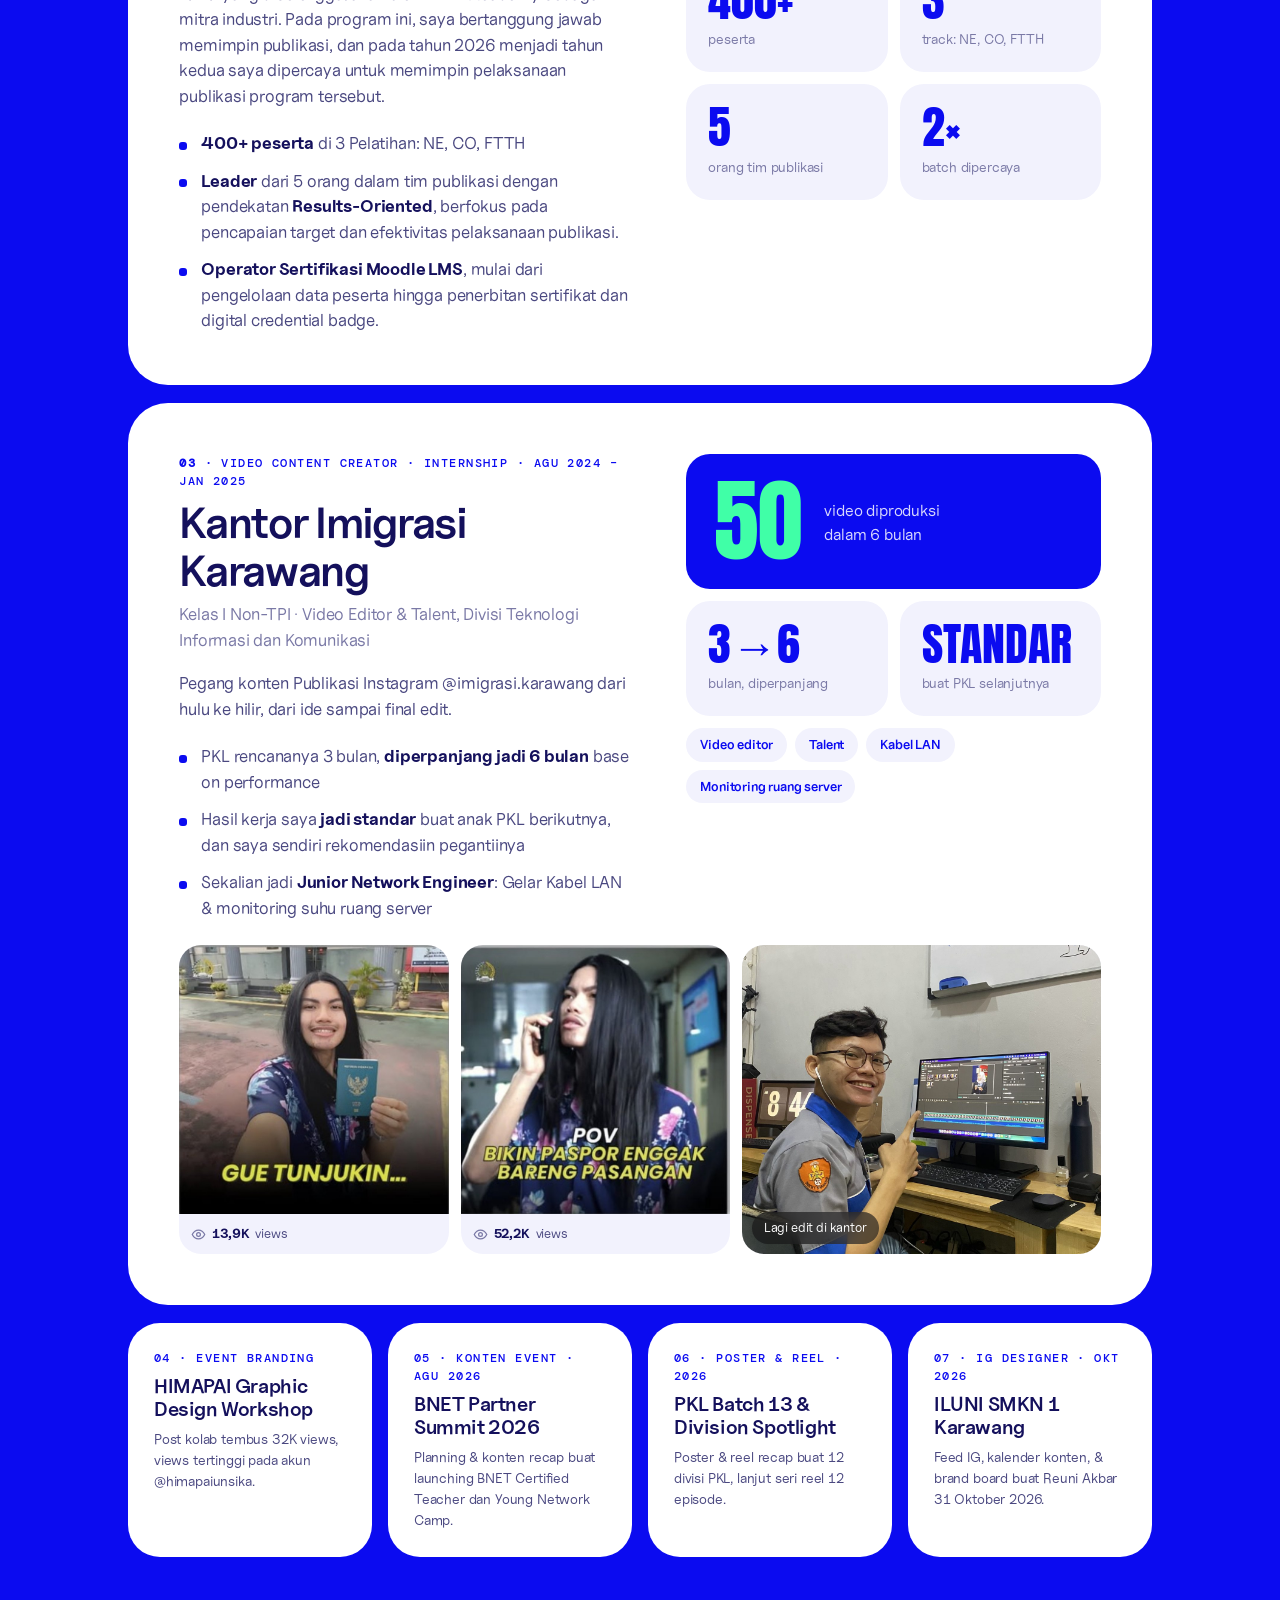
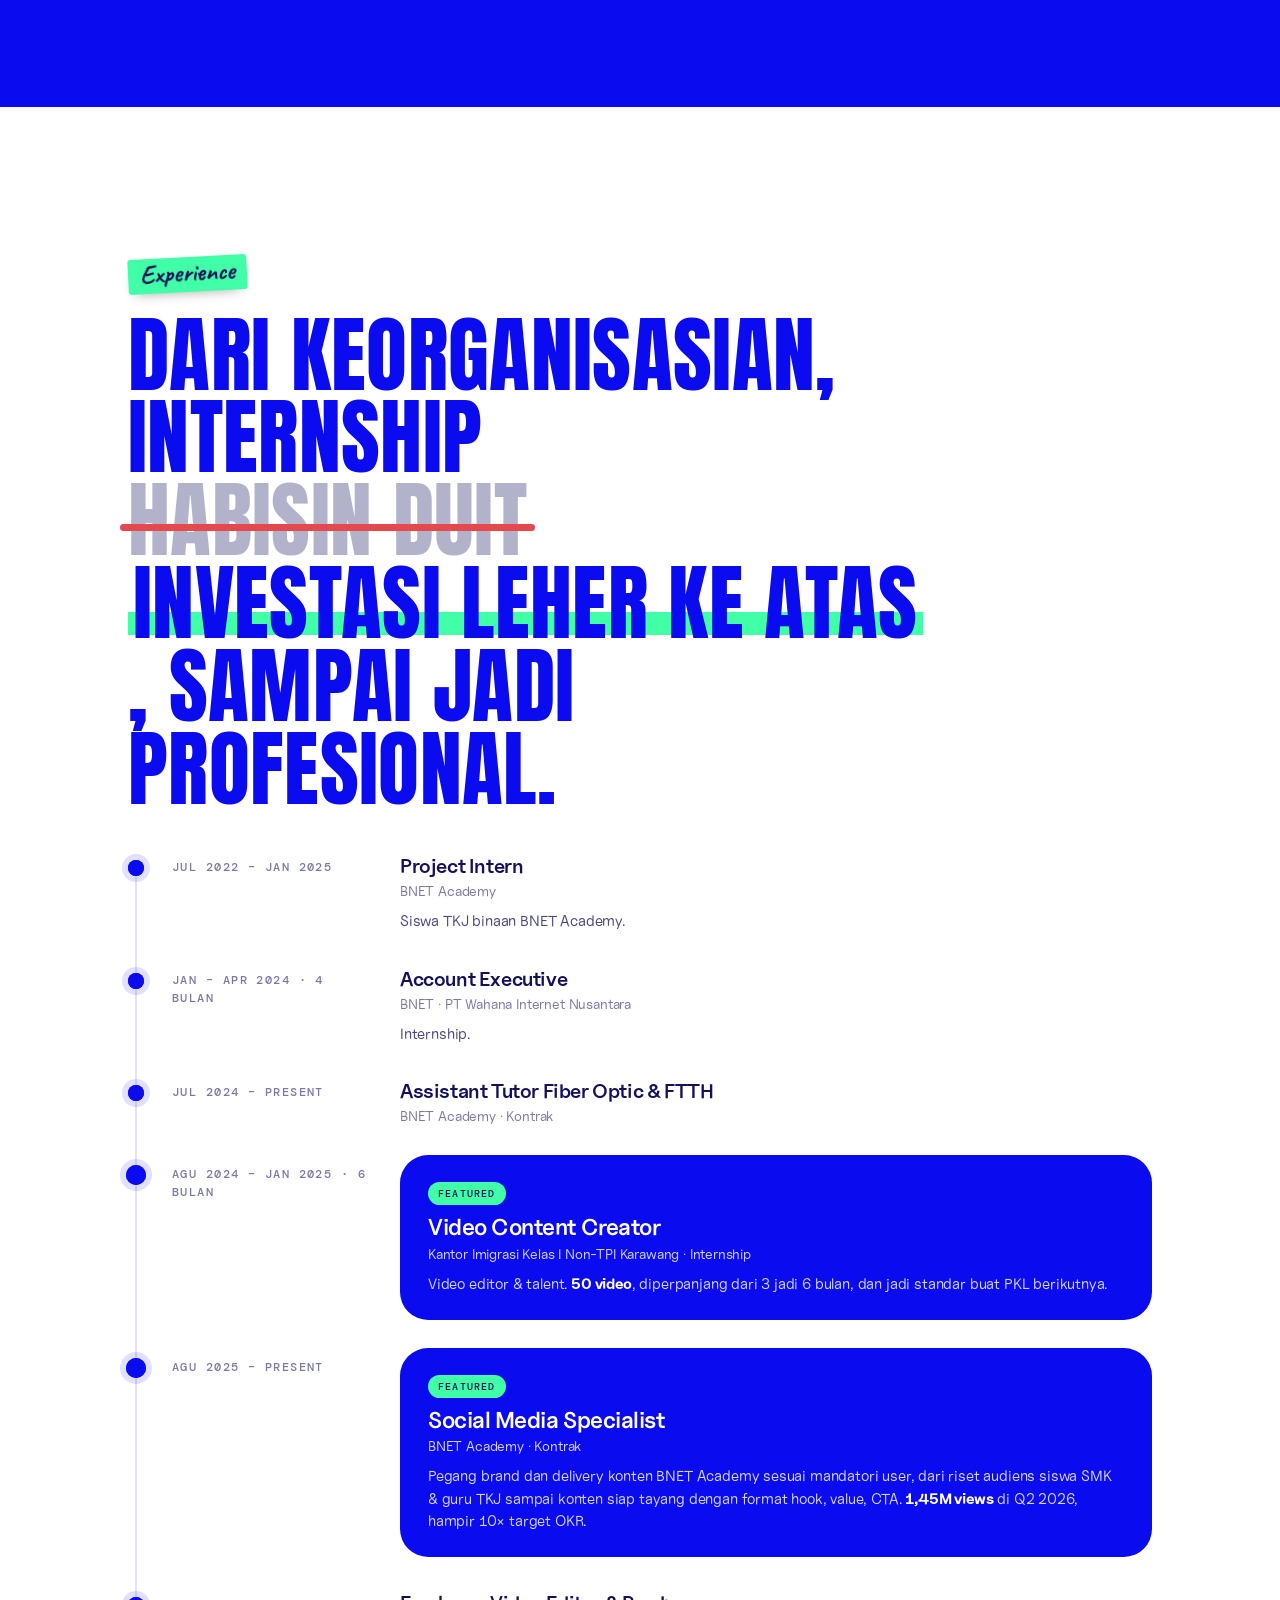
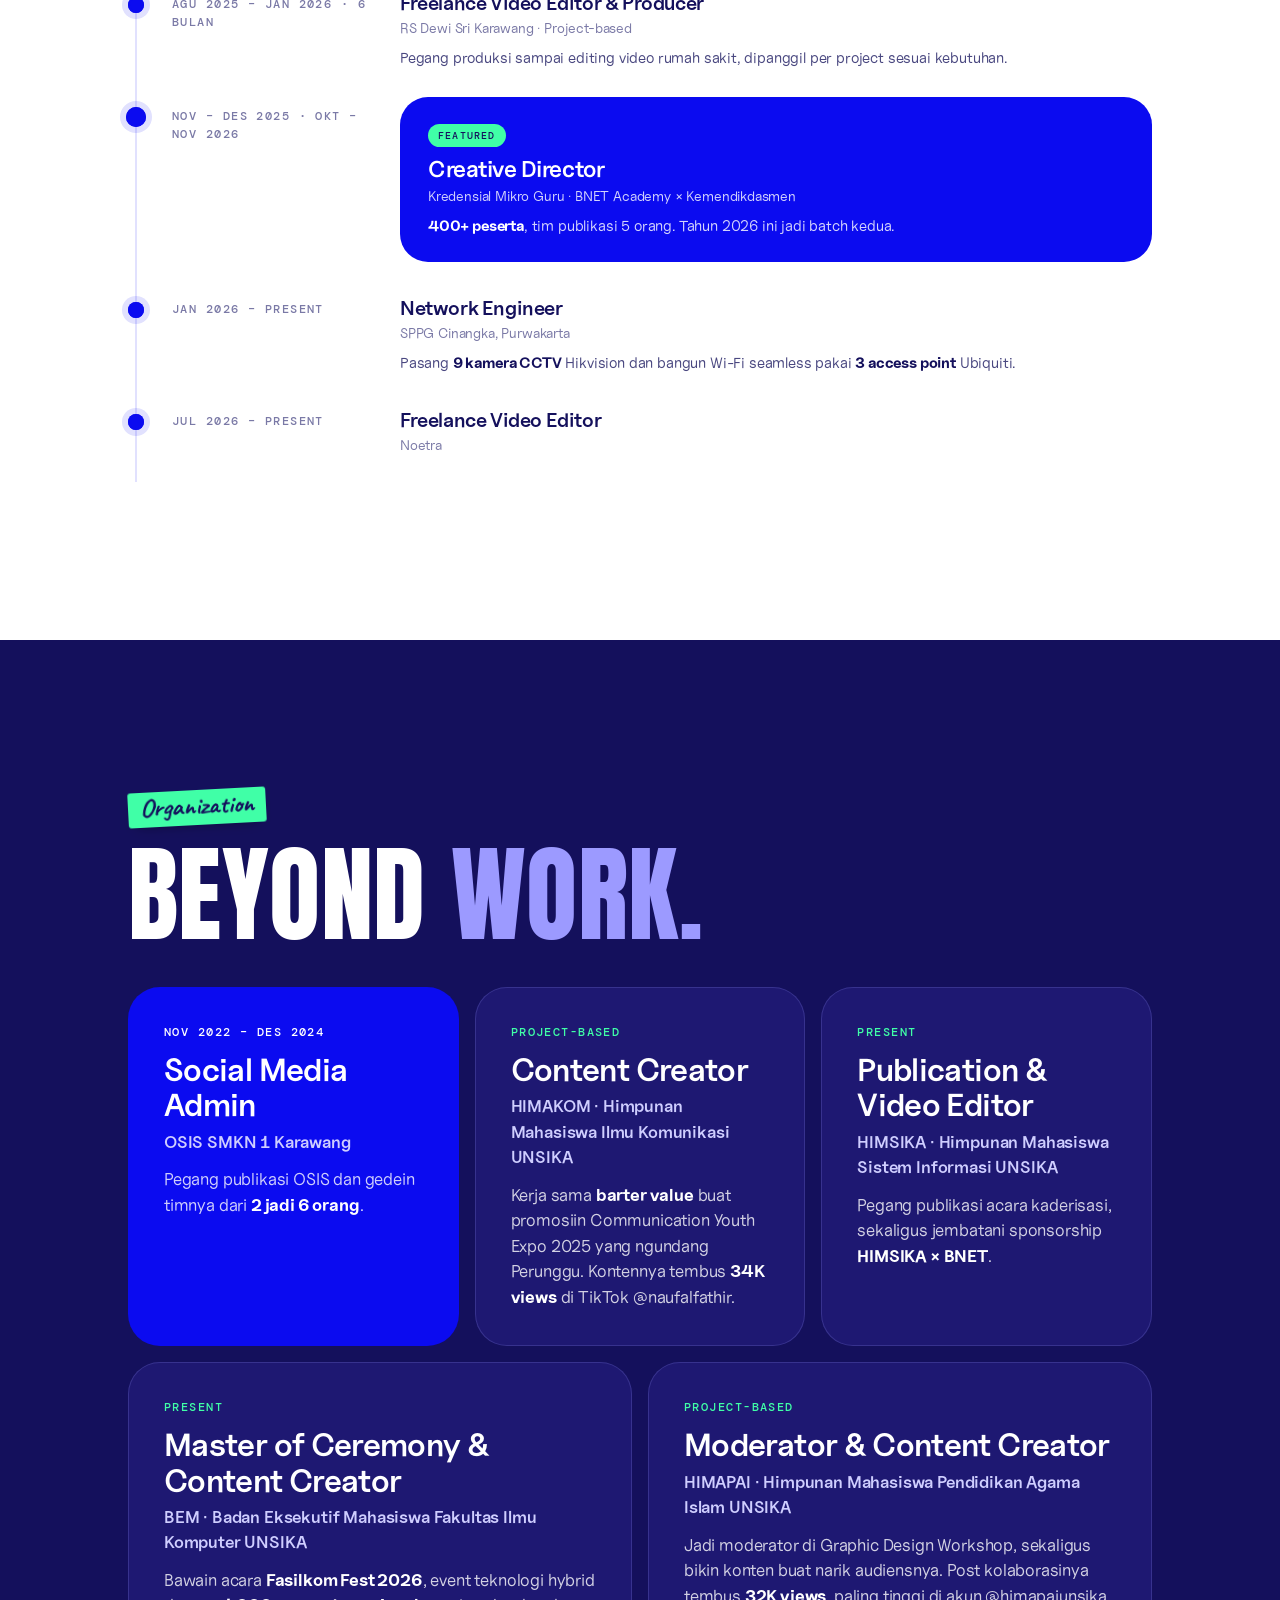
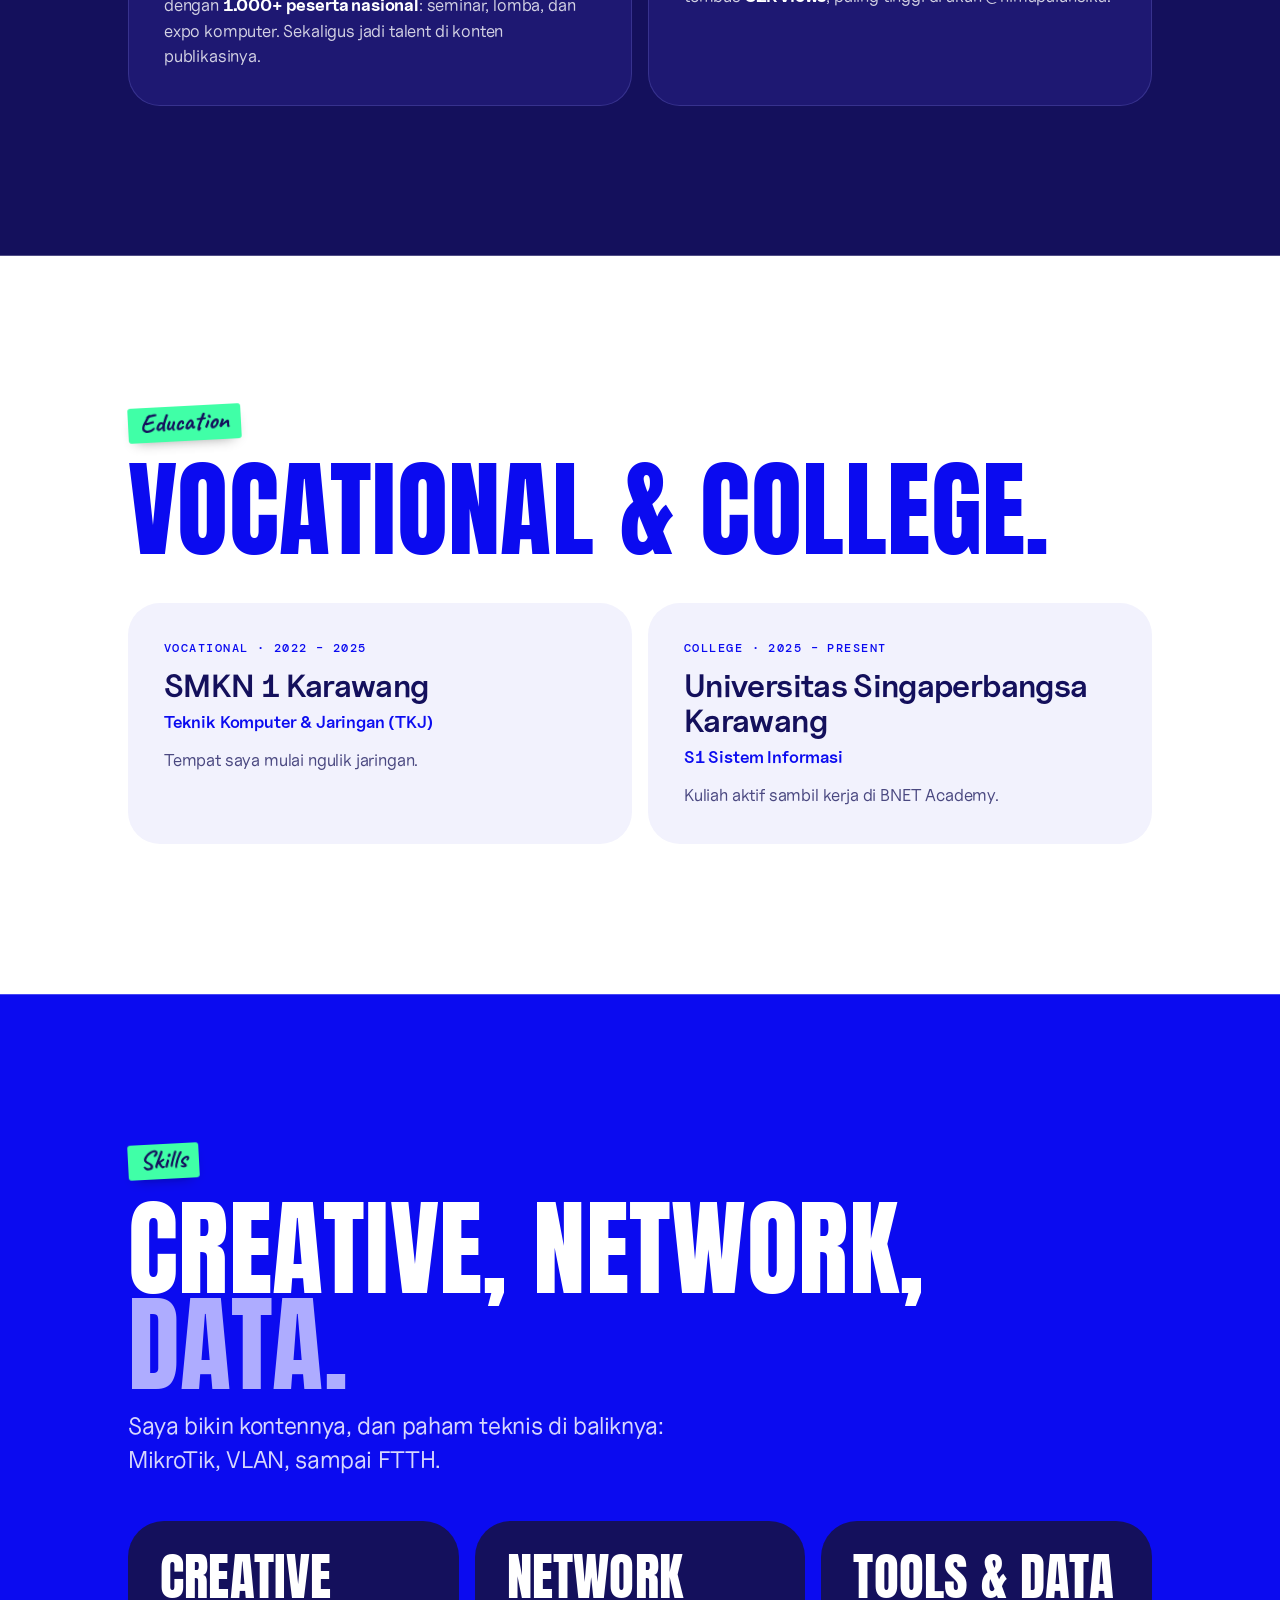
==== commit 2611f6a9: "Fasikom jadi Fasilkom Co-Authored-By: Claude Opus 5.5 <noreply@anthropic.com> Claude-Session: https:" ====
--- a/index.html
+++ b/index.html
@@ -444,7 +444,7 @@
         <p class="eyebrow">Present</p>
         <h3>Master of Ceremony & Content Creator</h3>
         <p class="major">BEM · Badan Eksekutif Mahasiswa Fakultas Ilmu Komputer UNSIKA</p>
-        <p>Bawain acara <b>Fasikom Fest 2026</b>, event teknologi hybrid dengan <b>1.000+ peserta nasional</b>: seminar, lomba, dan expo komputer. Sekaligus jadi talent di konten publikasinya.</p>
+        <p>Bawain acara <b>Fasilkom Fest 2026</b>, event teknologi hybrid dengan <b>1.000+ peserta nasional</b>: seminar, lomba, dan expo komputer. Sekaligus jadi talent di konten publikasinya.</p>
       </article>
       <article class="ecard rv" style="--d:5">
         <p class="eyebrow">Project-based</p>
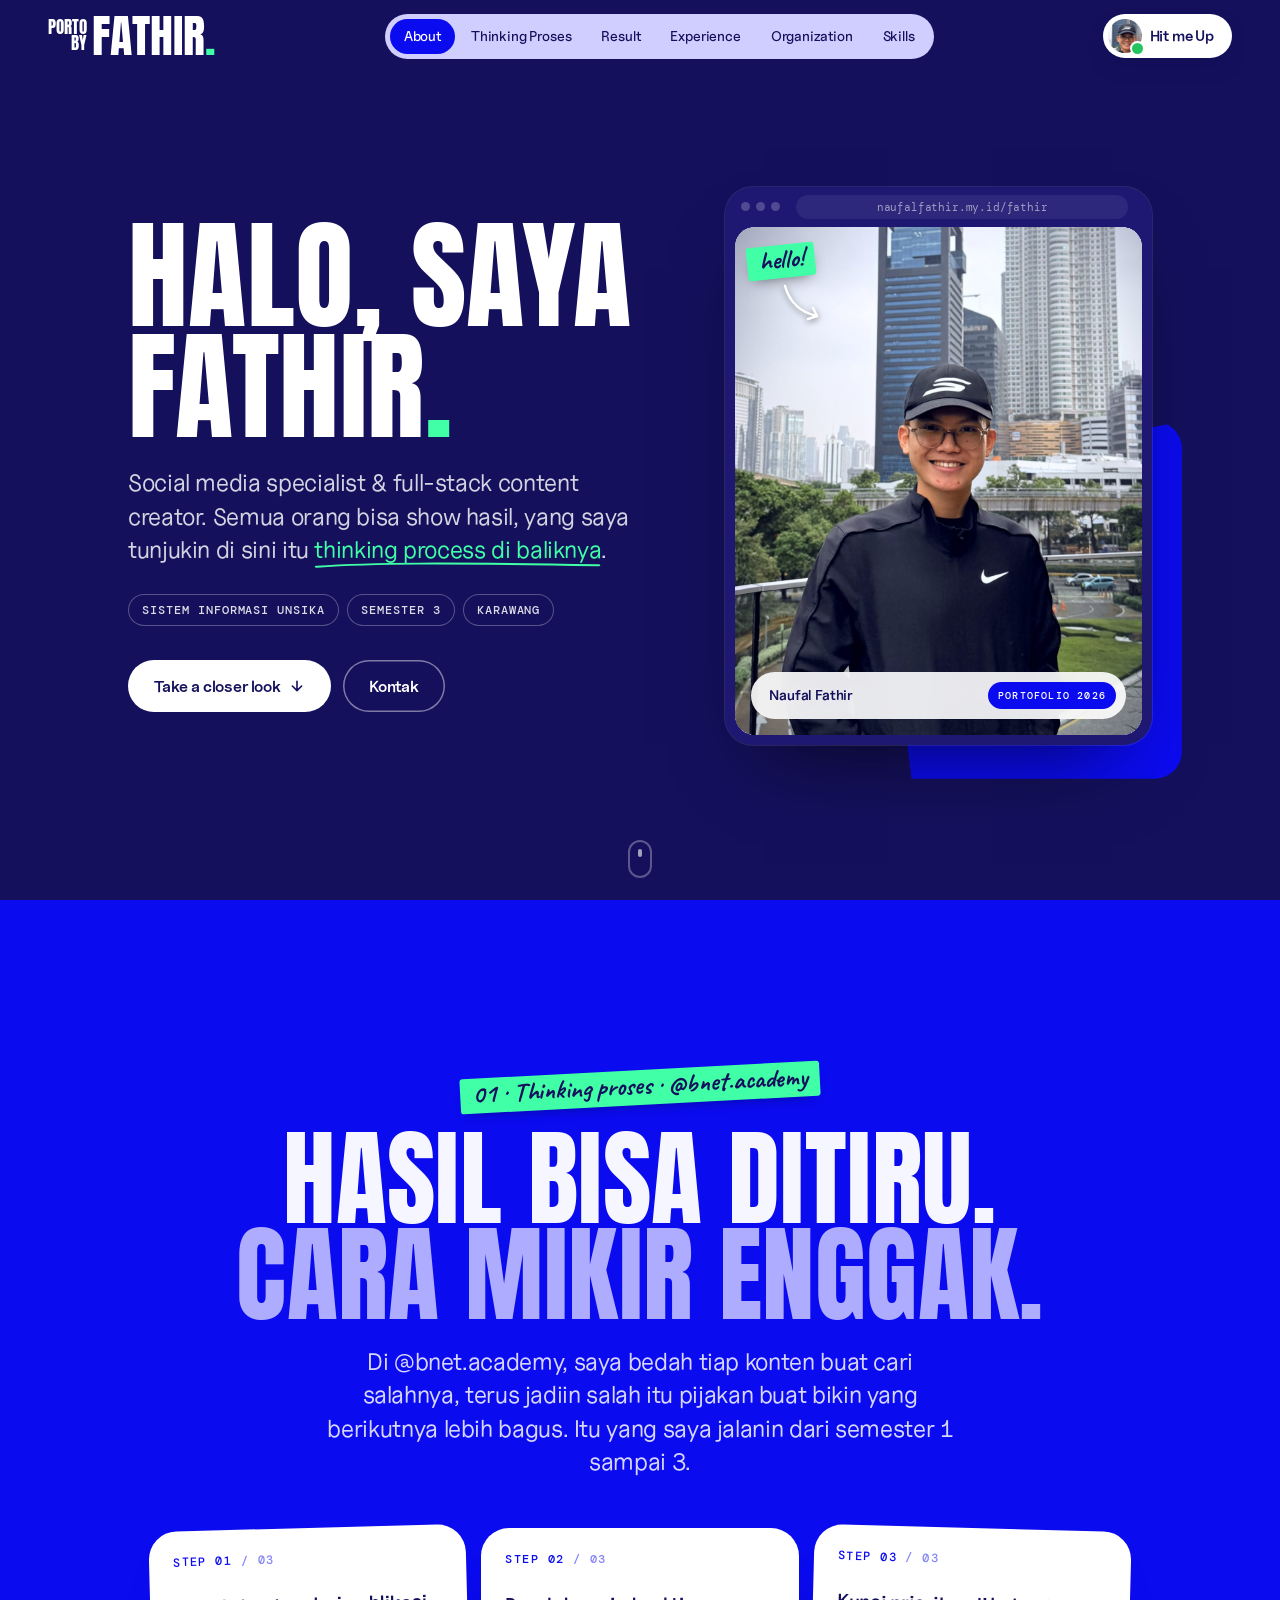
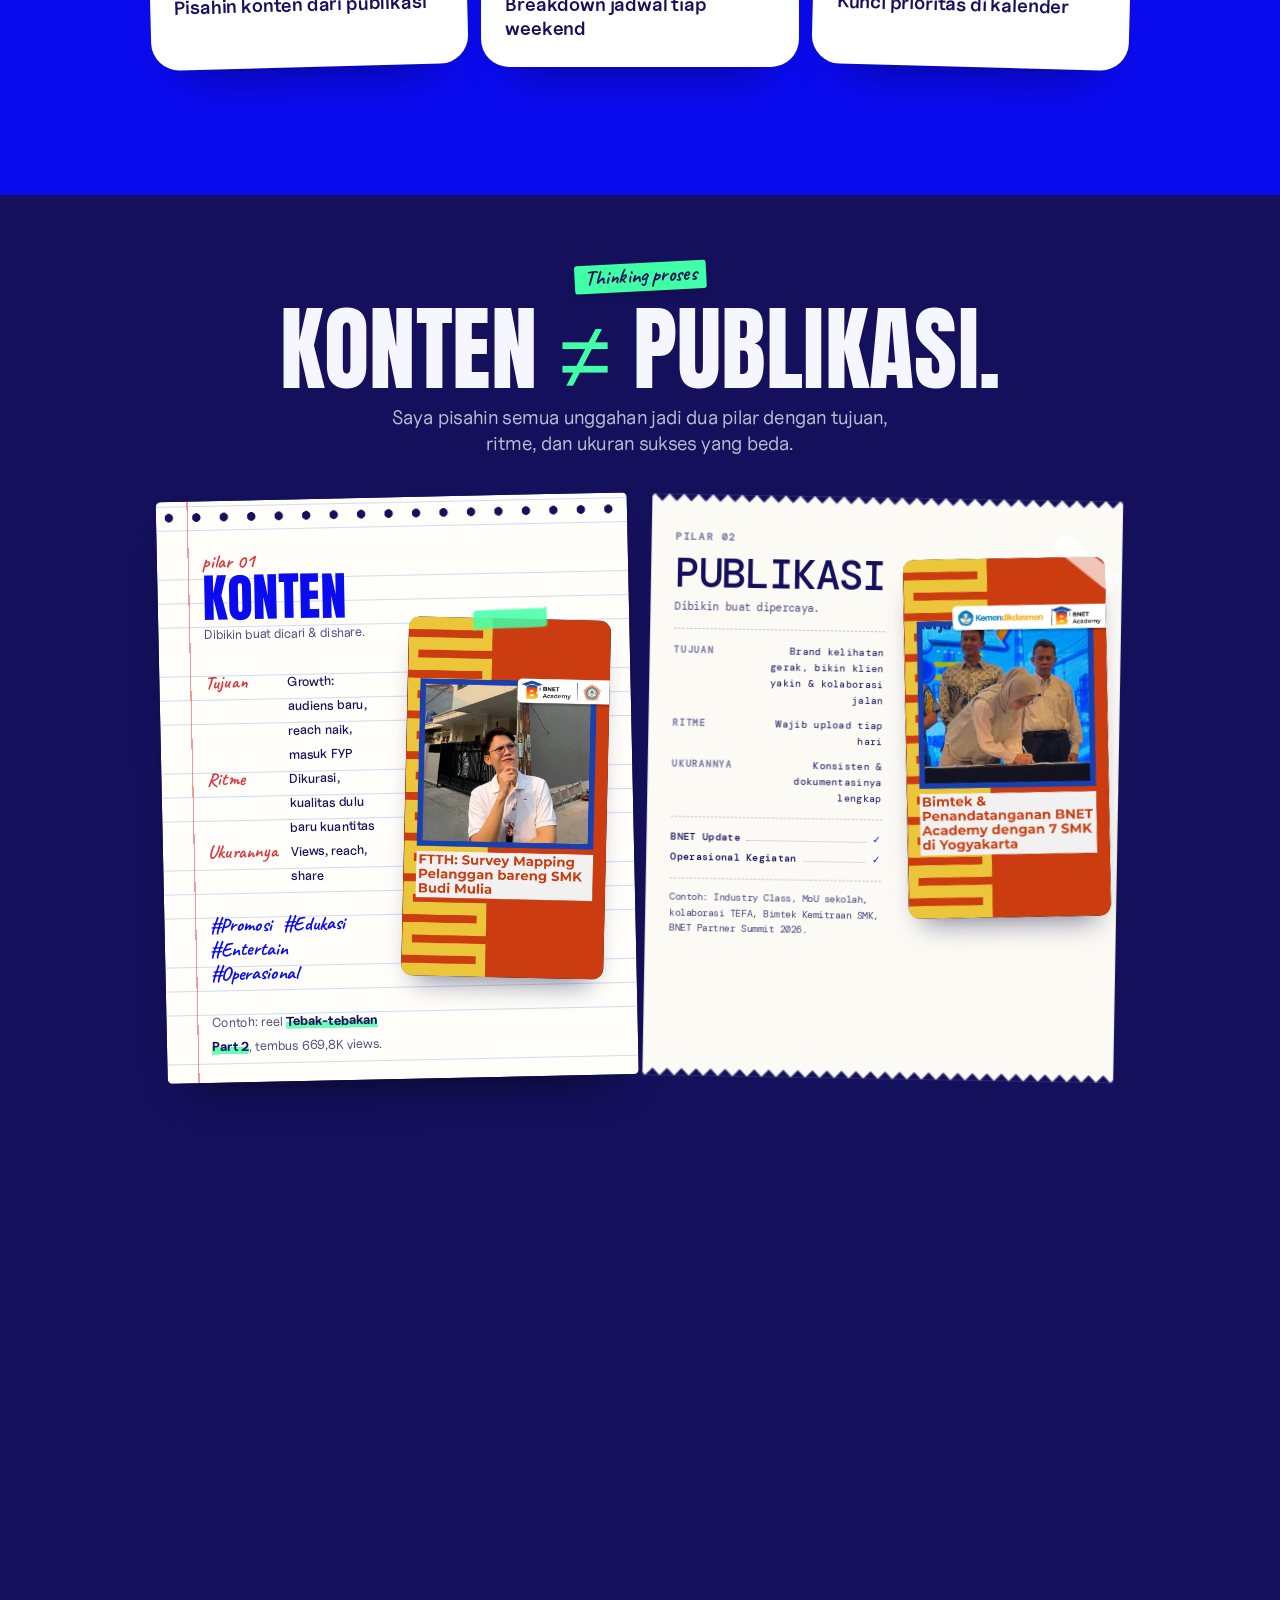
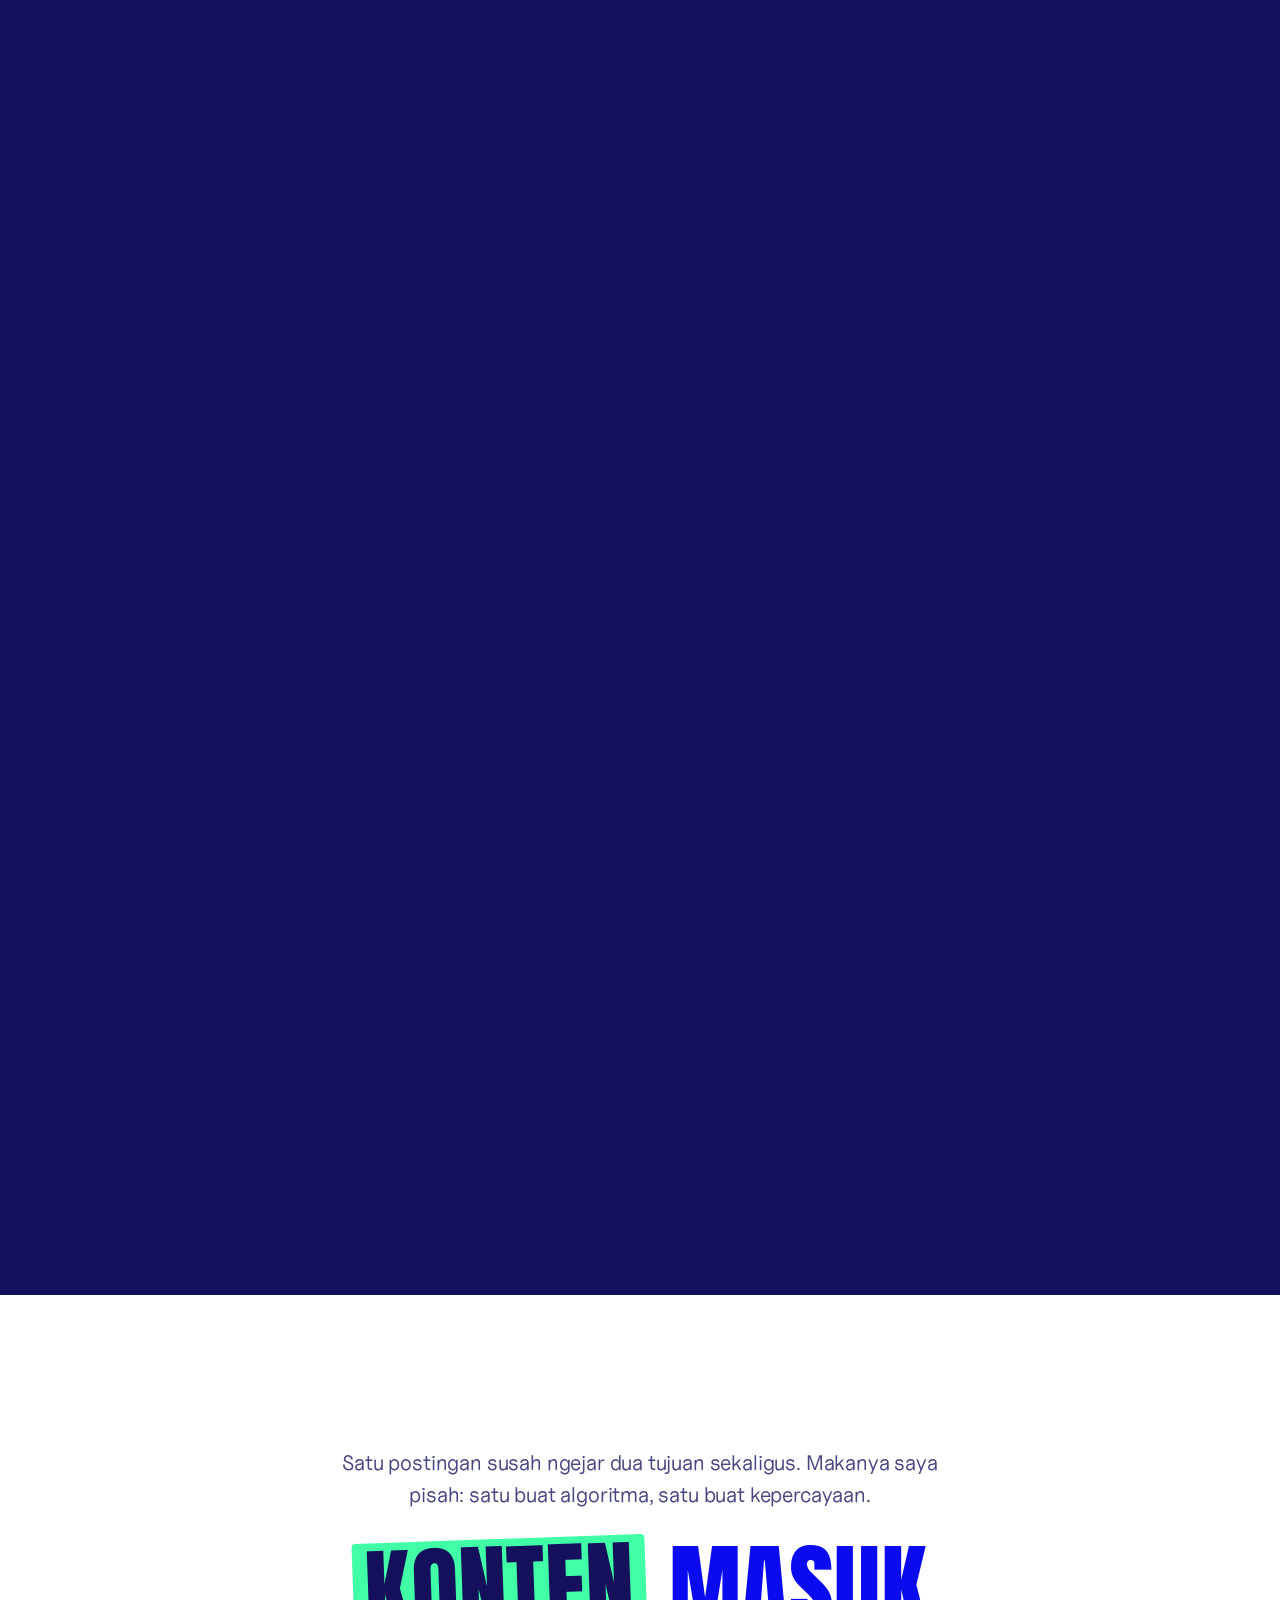
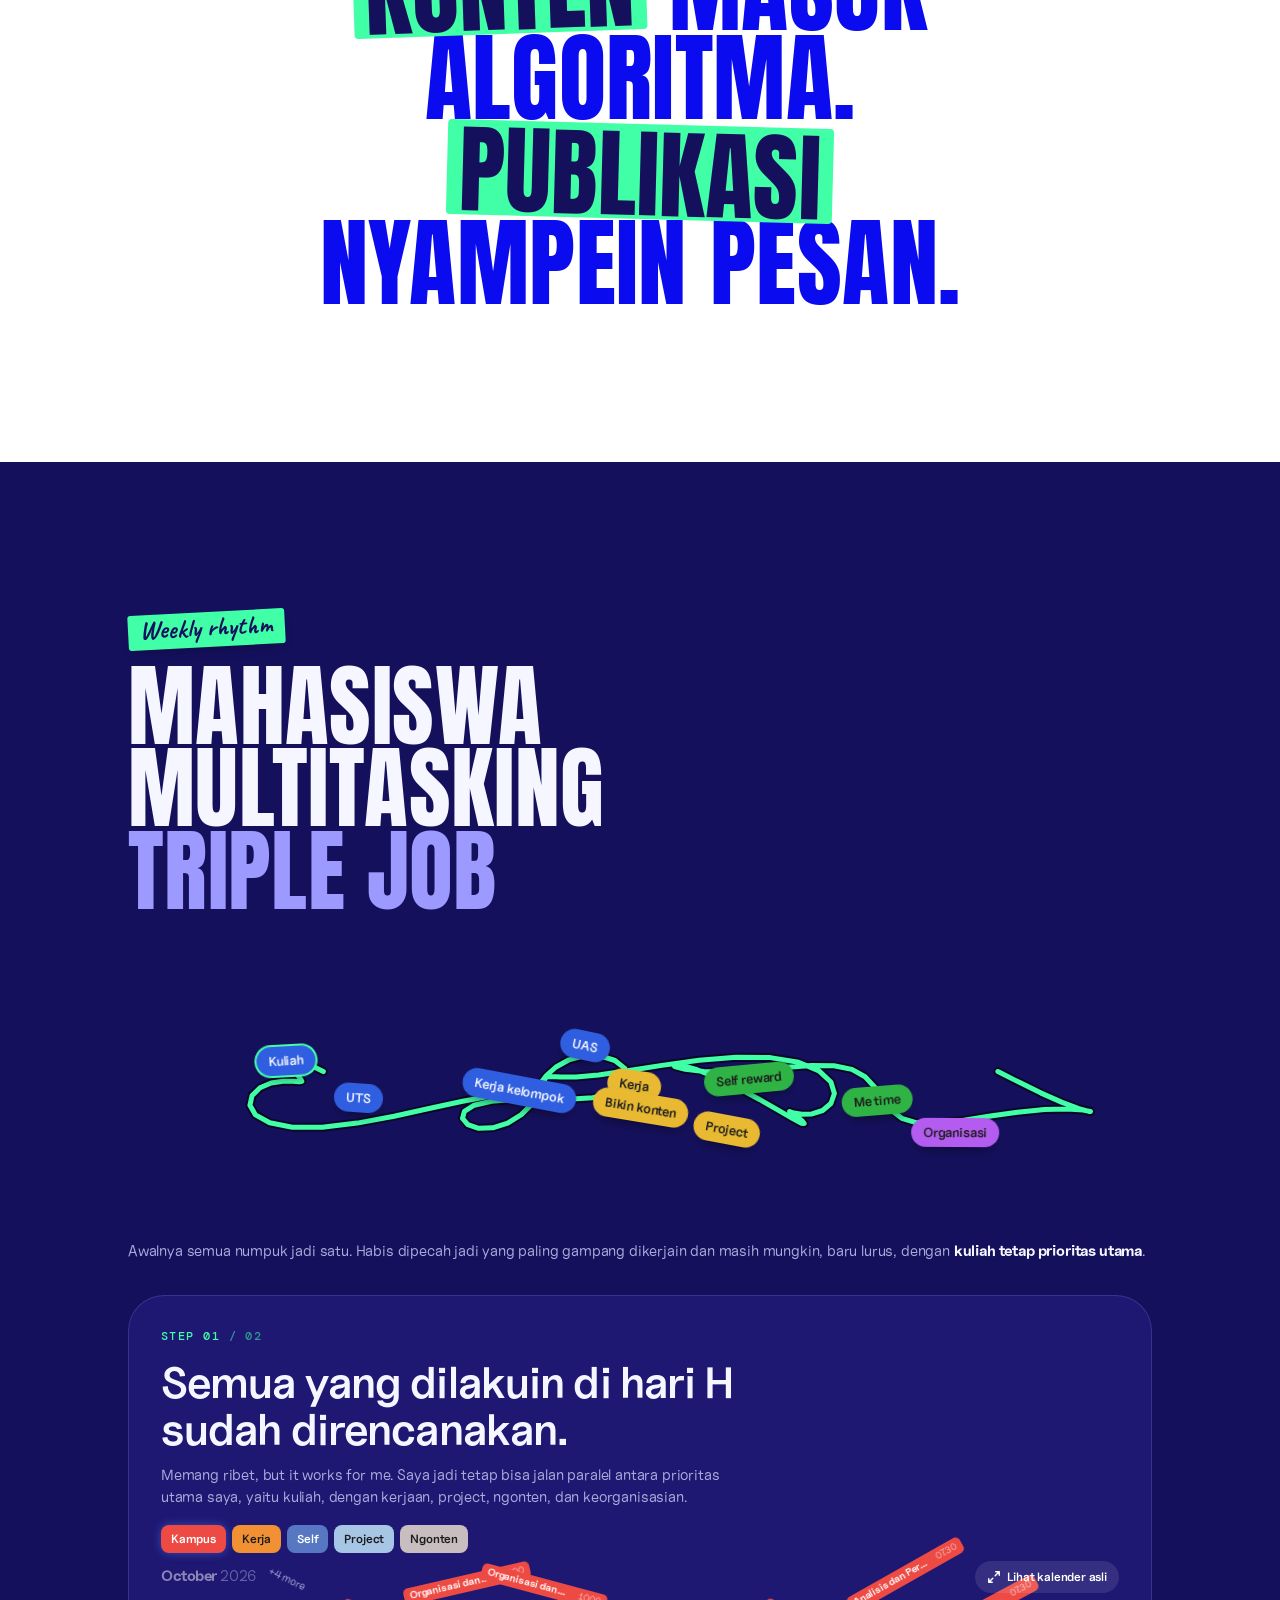
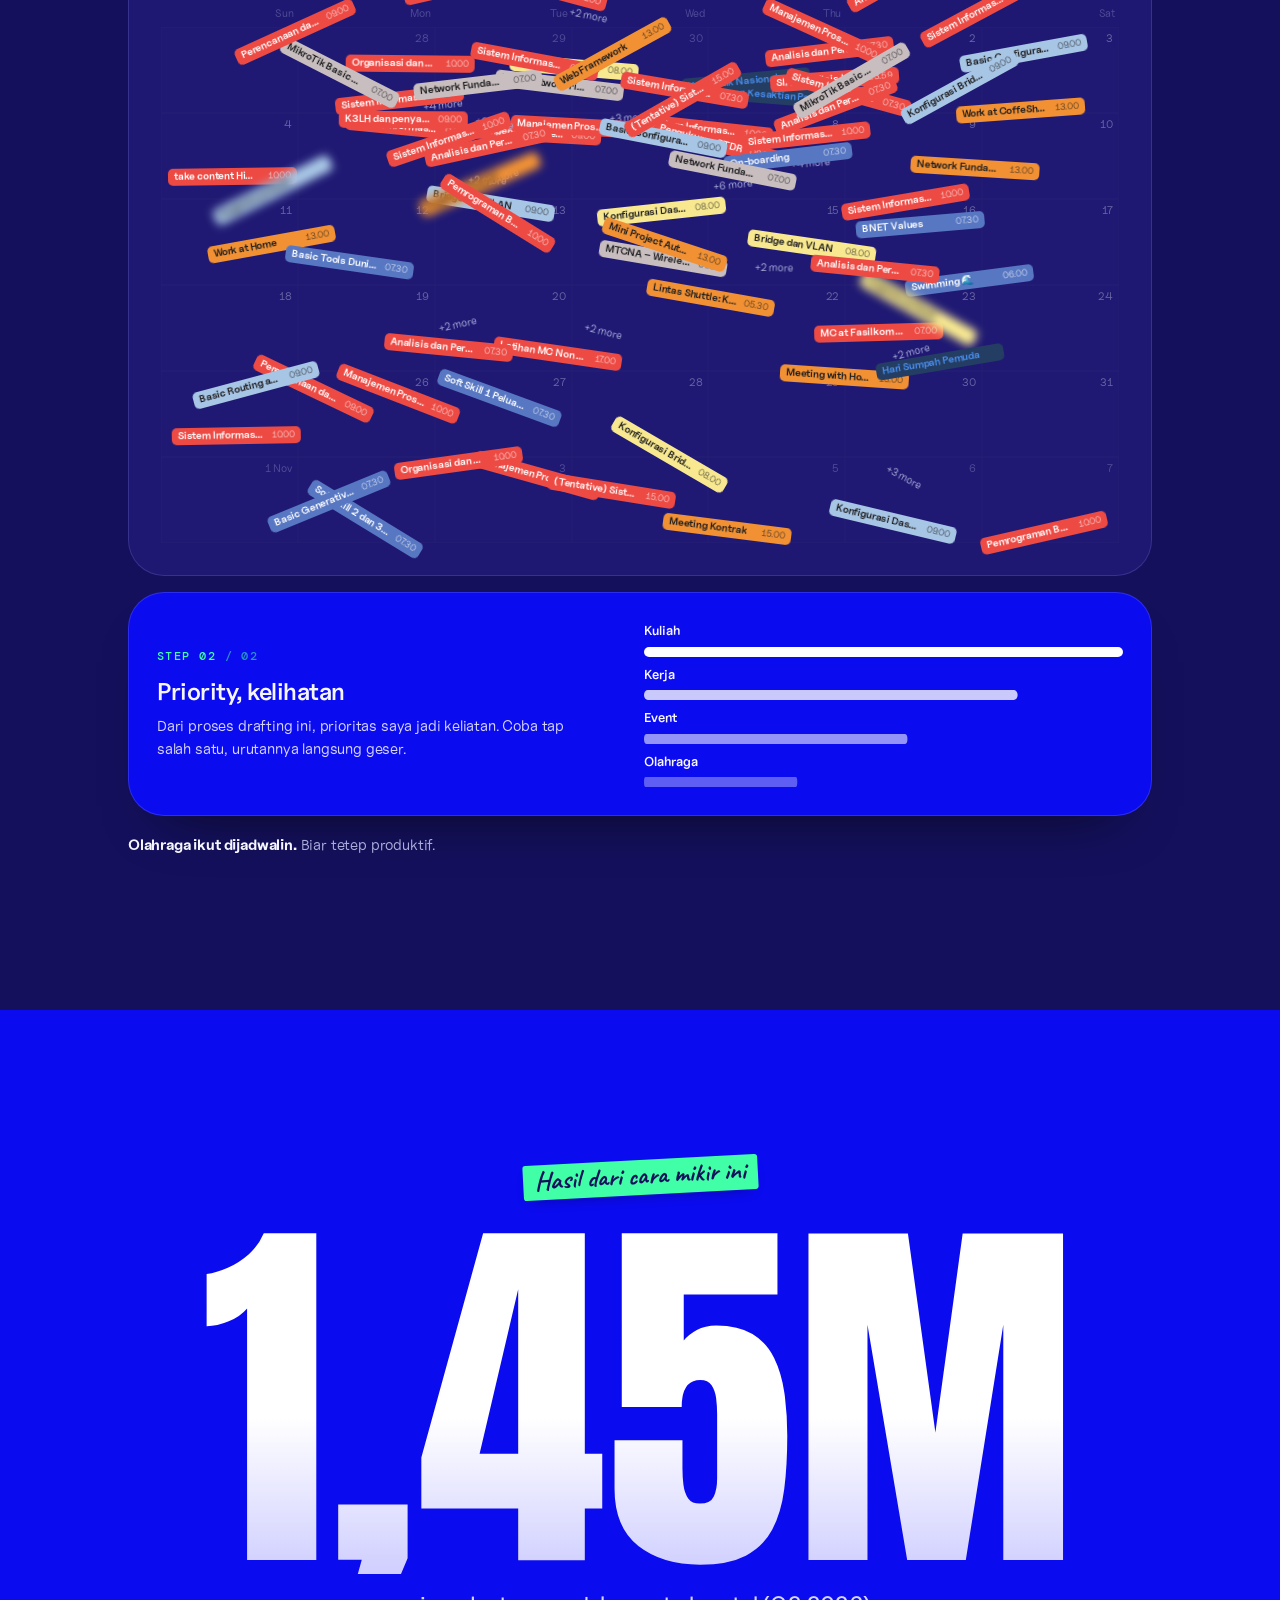
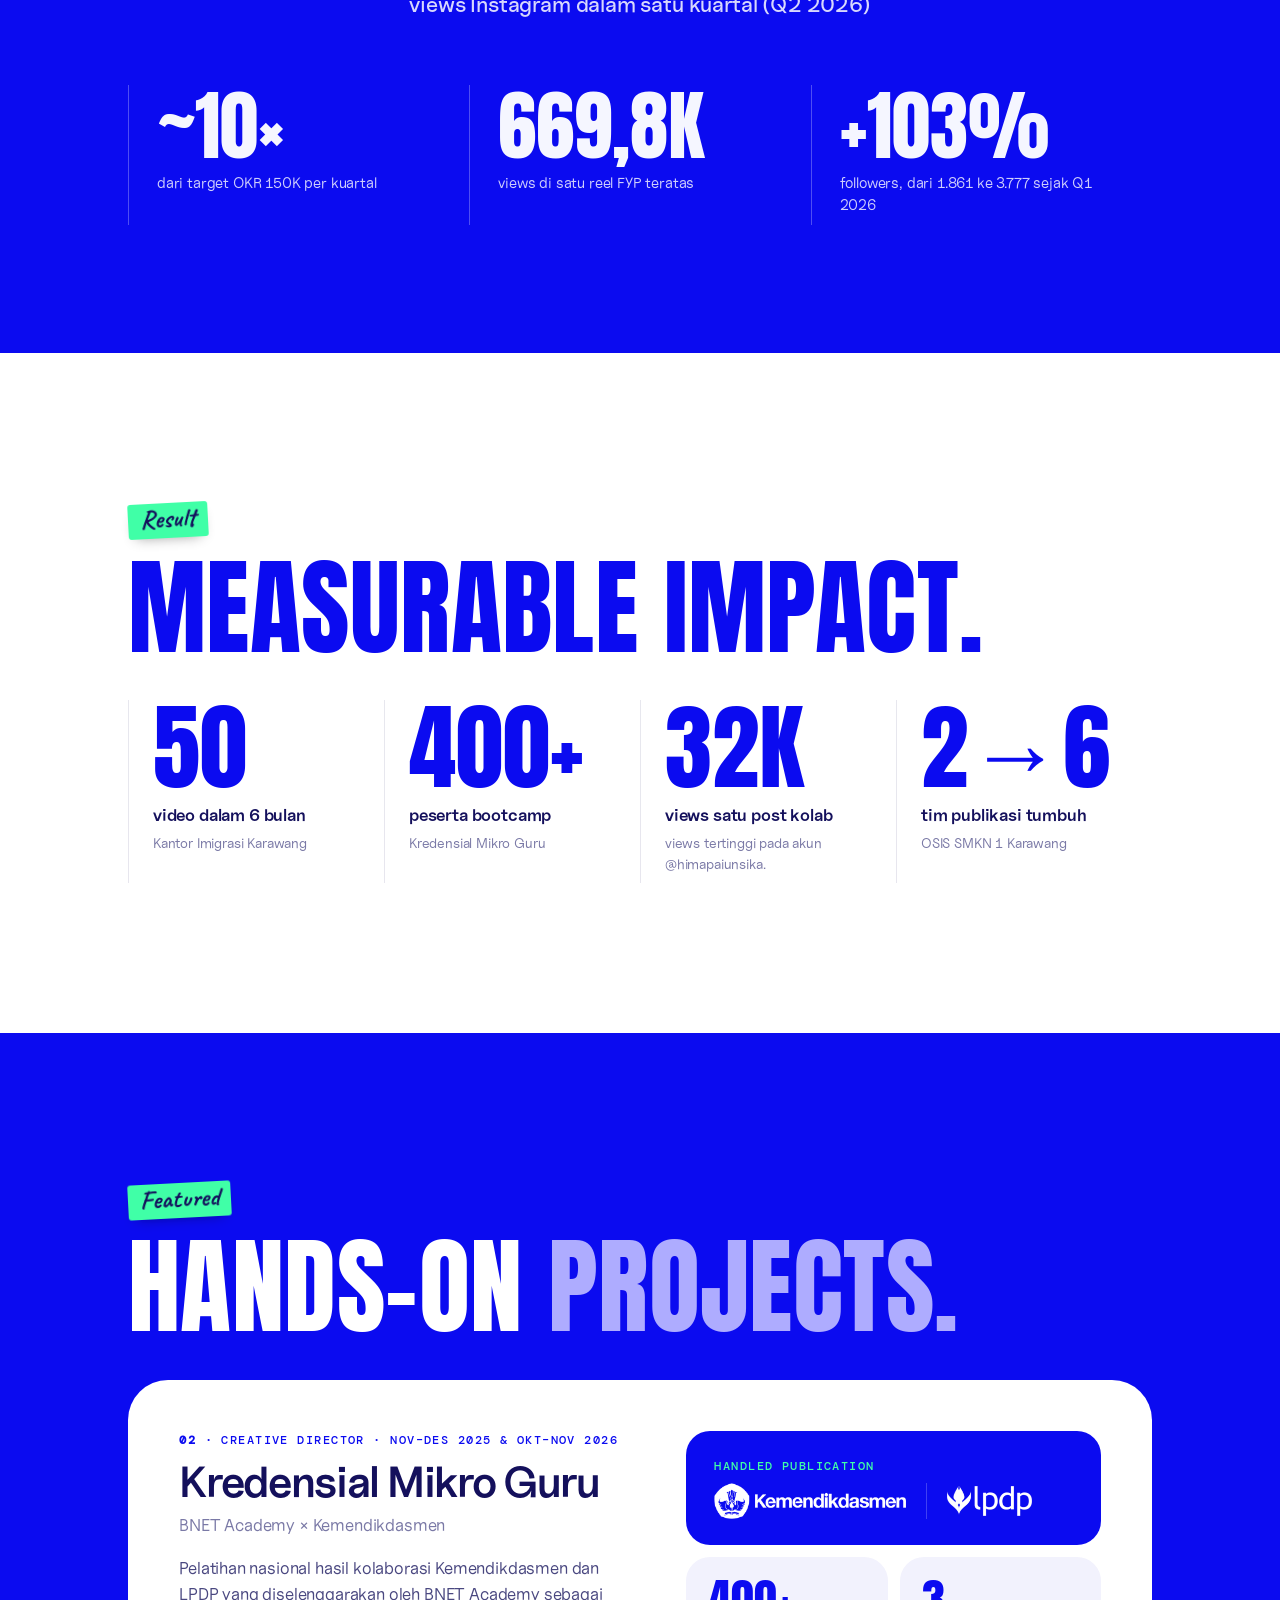
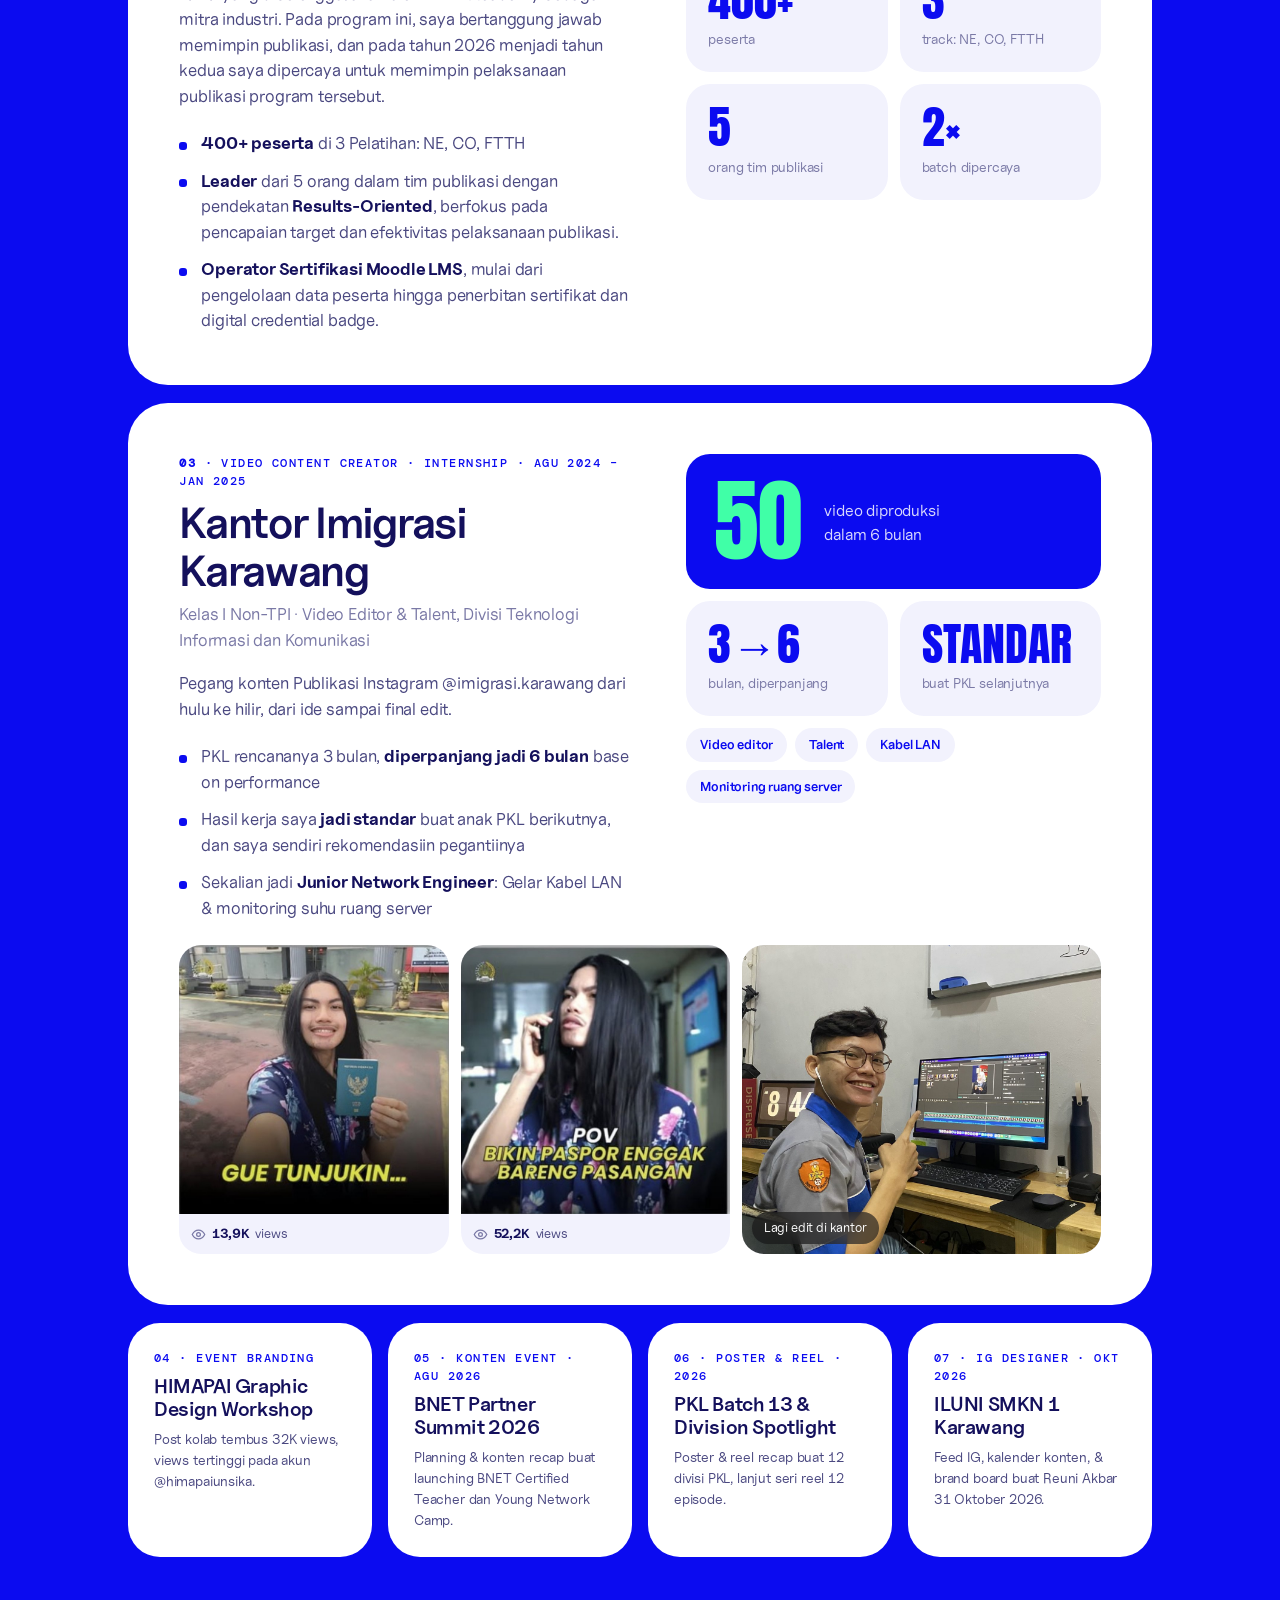
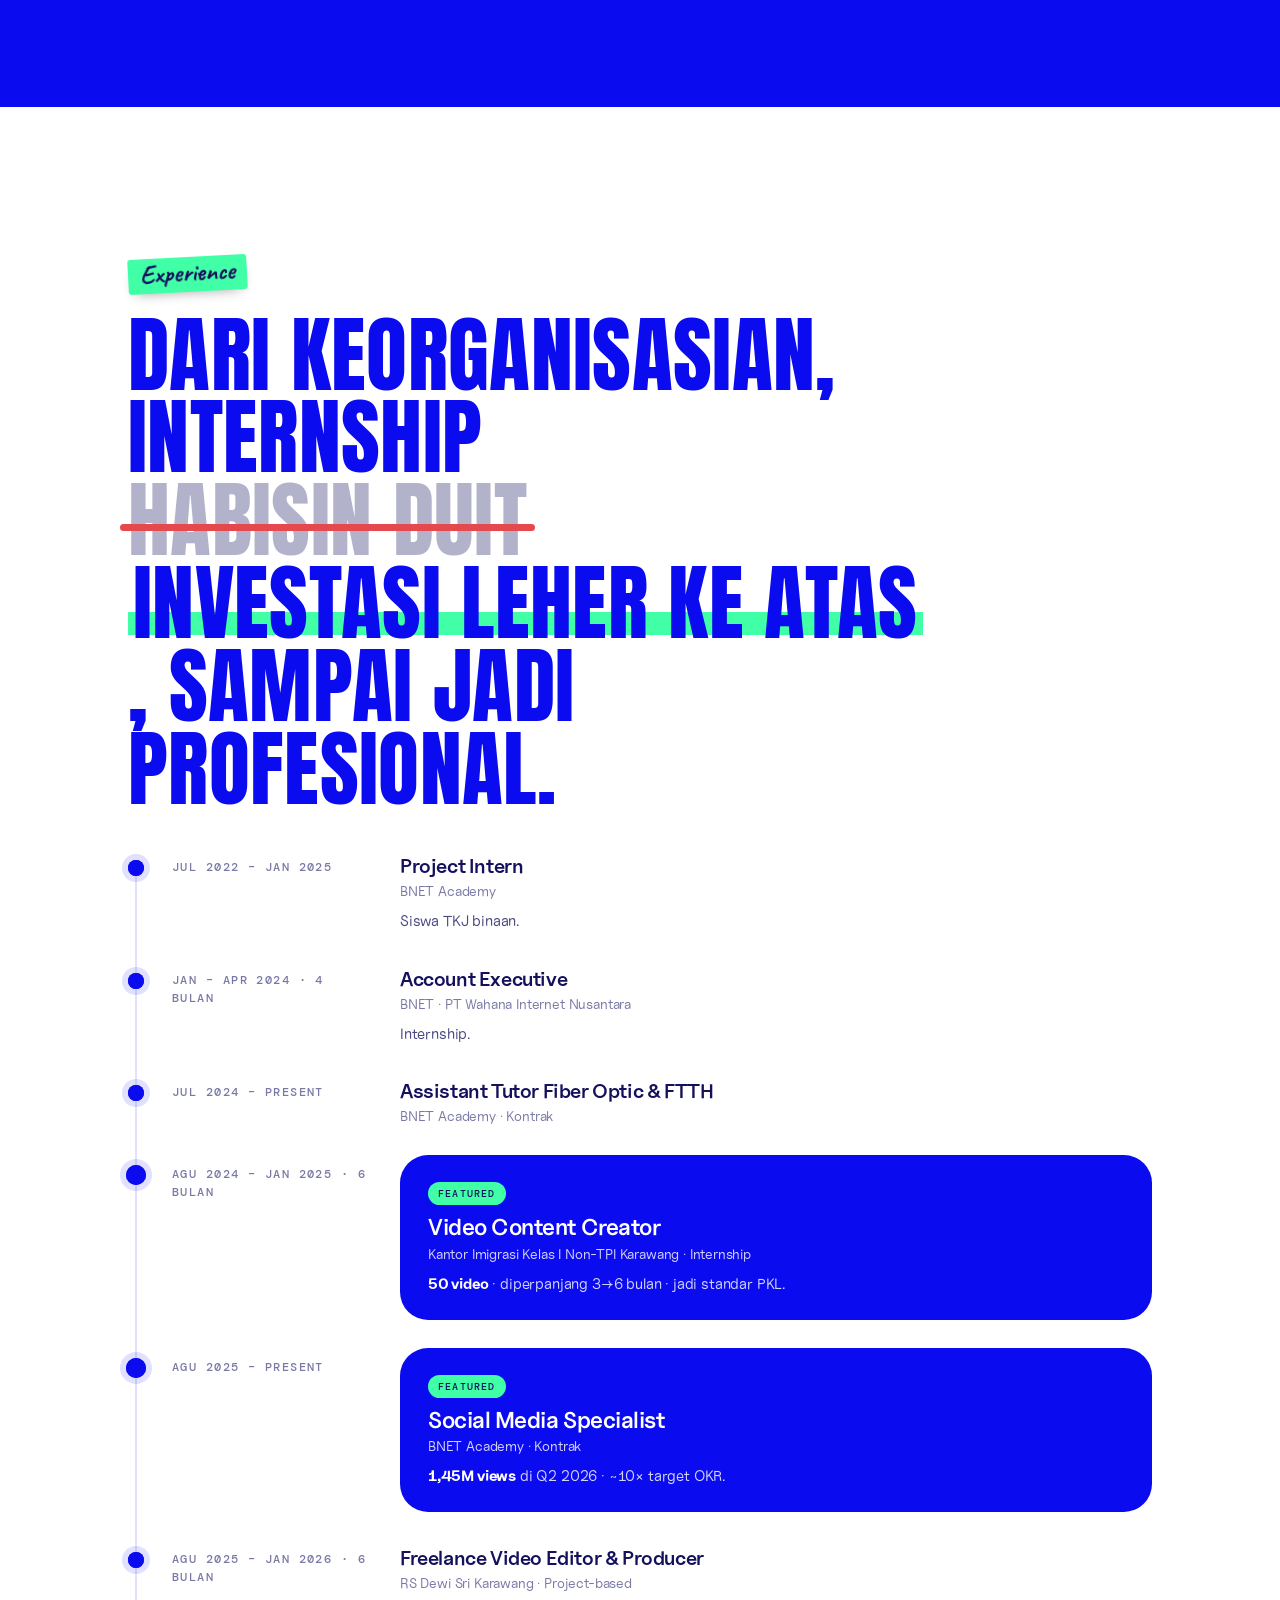
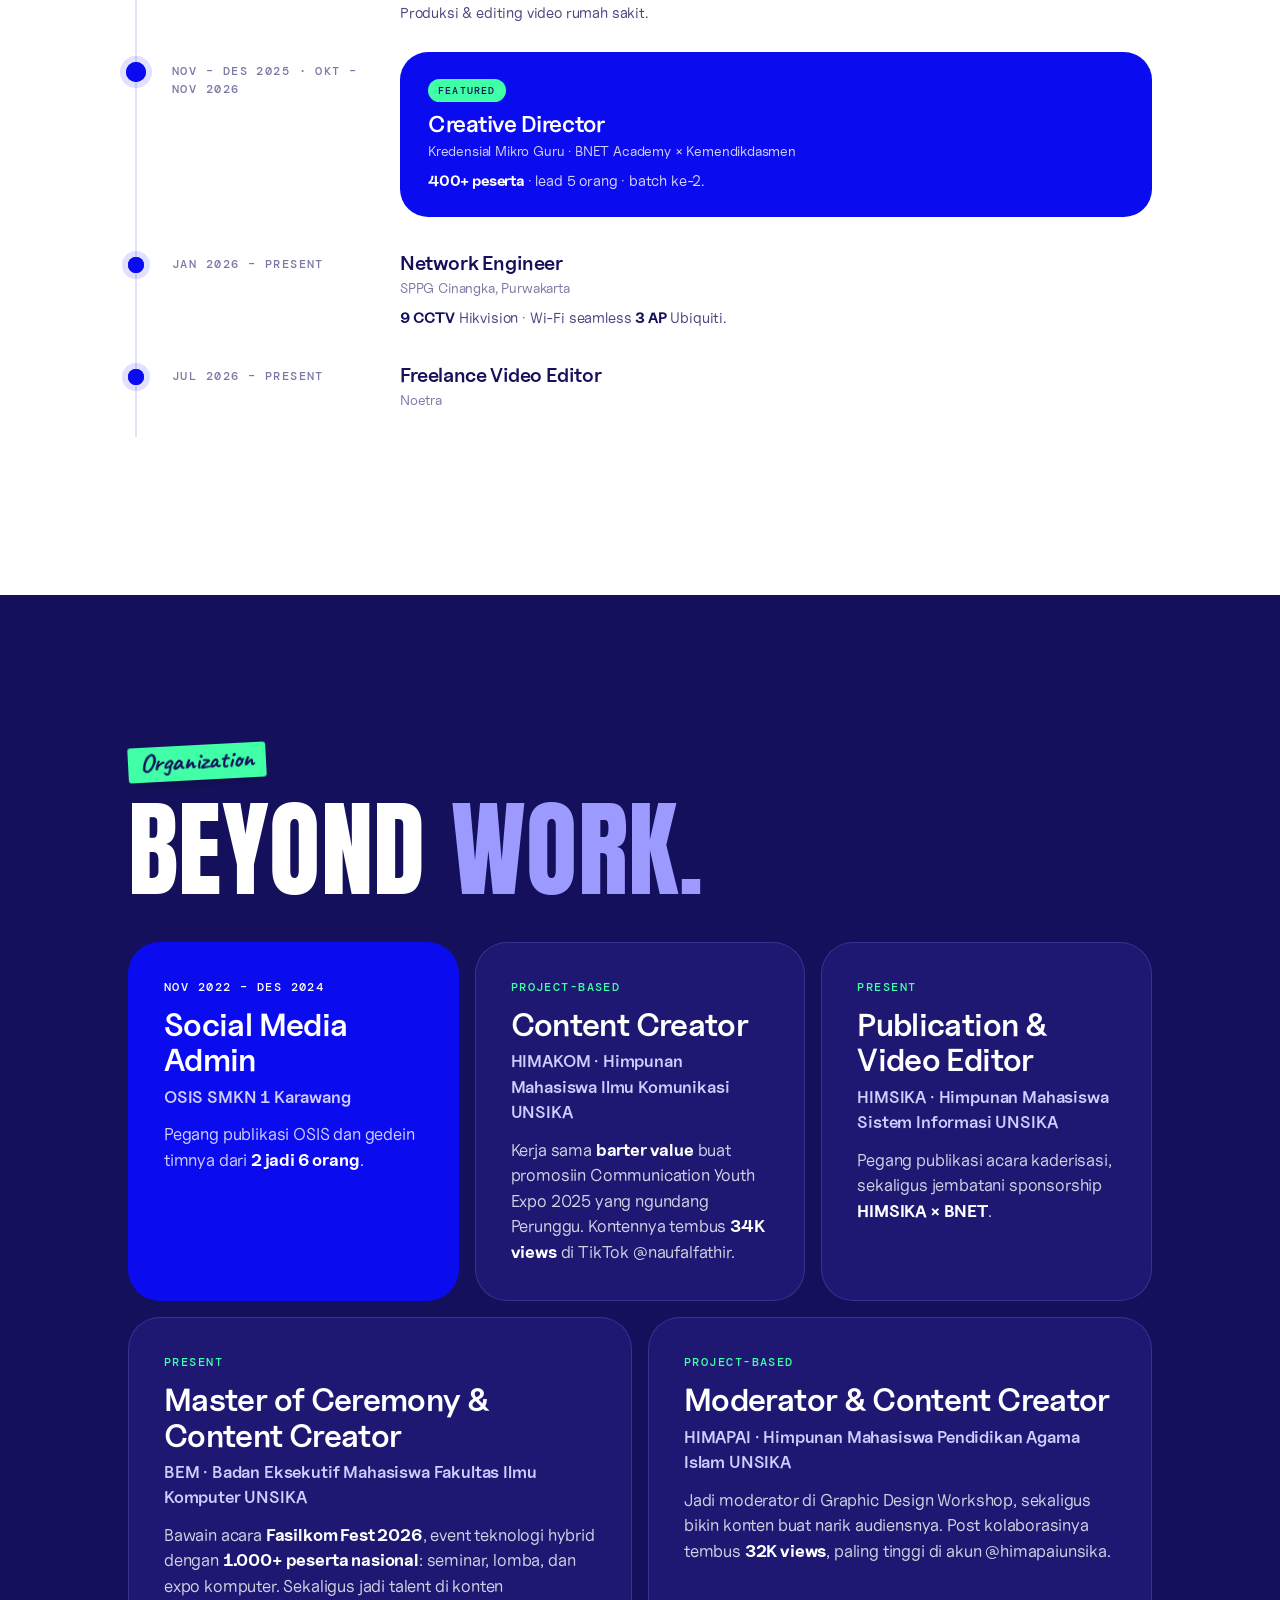
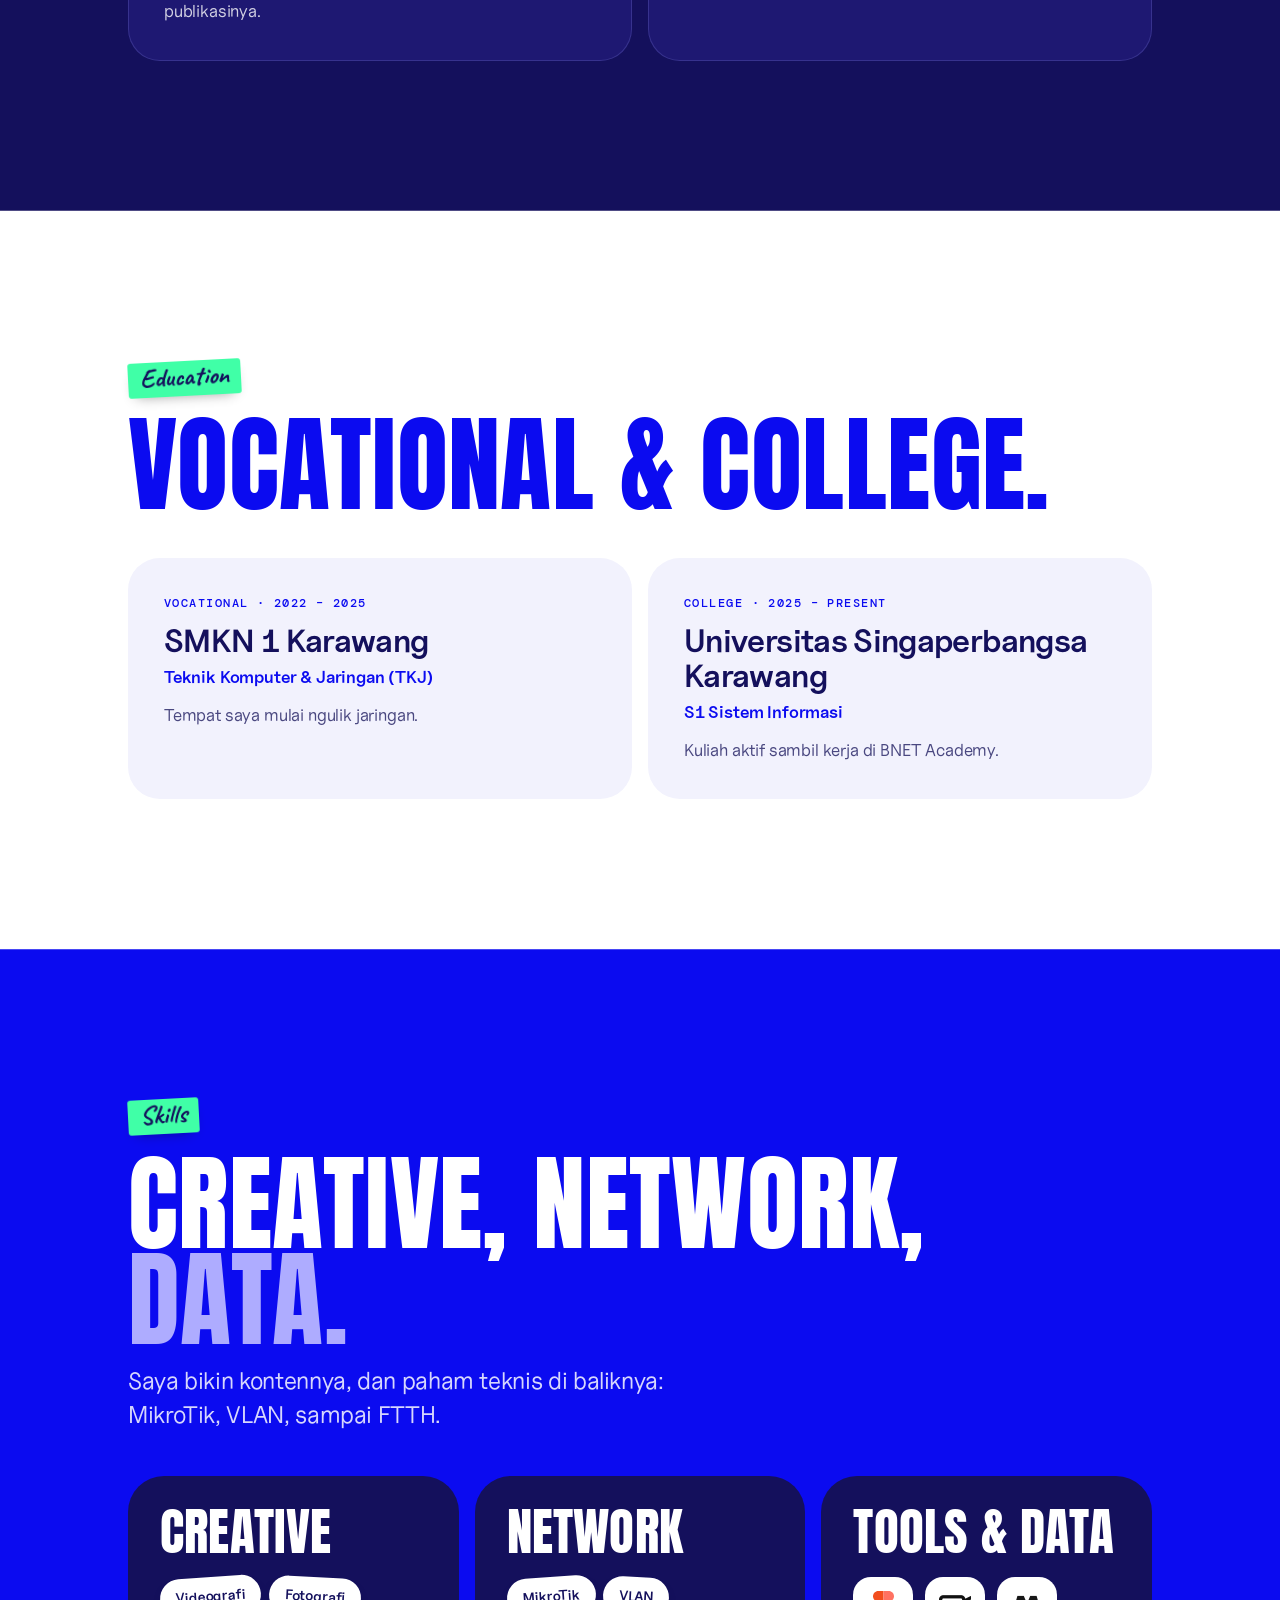
==== commit e8c28100: "Teks timeline Experience dipadetin Co-Authored-By: Claude Opus 5.5 <noreply@anthropic.com> Claude-Se" ====
--- a/index.html
+++ b/index.html
@@ -401,14 +401,14 @@
     </div>
     <div class="tl" id="tl">
       <div class="fill" id="tlfill"></div>
-      <div class="ti"><div class="when">Jul 2022 – Jan 2025</div><div class="tbody"><h4>Project Intern</h4><p class="torg">BNET Academy</p><p>Siswa TKJ binaan BNET Academy.</p></div></div>
+      <div class="ti"><div class="when">Jul 2022 – Jan 2025</div><div class="tbody"><h4>Project Intern</h4><p class="torg">BNET Academy</p><p>Siswa TKJ binaan.</p></div></div>
       <div class="ti"><div class="when">Jan – Apr 2024 · 4 bulan</div><div class="tbody"><h4>Account Executive</h4><p class="torg">BNET · PT Wahana Internet Nusantara</p><p>Internship.</p></div></div>
       <div class="ti"><div class="when">Jul 2024 – Present</div><div class="tbody"><h4>Assistant Tutor Fiber Optic & FTTH</h4><p class="torg">BNET Academy · Kontrak</p></div></div>
-      <div class="ti hl"><div class="when">Agu 2024 – Jan 2025 · 6 bulan</div><div class="tbody"><span class="badge">Featured</span><h4>Video Content Creator</h4><p class="torg">Kantor Imigrasi Kelas I Non-TPI Karawang · Internship</p><p>Video editor & talent. <b>50 video</b>, diperpanjang dari 3 jadi 6 bulan, dan jadi standar buat PKL berikutnya.</p></div></div>
-      <div class="ti hl"><div class="when">Agu 2025 – Present</div><div class="tbody"><span class="badge">Featured</span><h4>Social Media Specialist</h4><p class="torg">BNET Academy · Kontrak</p><p>Pegang brand dan delivery konten BNET Academy sesuai mandatori user, dari riset audiens siswa SMK & guru TKJ sampai konten siap tayang dengan format hook, value, CTA. <b>1,45M views</b> di Q2 2026, hampir 10× target OKR.</p></div></div>
-      <div class="ti"><div class="when">Agu 2025 – Jan 2026 · 6 bulan</div><div class="tbody"><h4>Freelance Video Editor & Producer</h4><p class="torg">RS Dewi Sri Karawang · Project-based</p><p>Pegang produksi sampai editing video rumah sakit, dipanggil per project sesuai kebutuhan.</p></div></div>
-      <div class="ti hl"><div class="when">Nov – Des 2025 · Okt – Nov 2026</div><div class="tbody"><span class="badge">Featured</span><h4>Creative Director</h4><p class="torg">Kredensial Mikro Guru · BNET Academy × Kemendikdasmen</p><p><b>400+ peserta</b>, tim publikasi 5 orang. Tahun 2026 ini jadi batch kedua.</p></div></div>
-      <div class="ti"><div class="when">Jan 2026 – Present</div><div class="tbody"><h4>Network Engineer</h4><p class="torg">SPPG Cinangka, Purwakarta</p><p>Pasang <b>9 kamera CCTV</b> Hikvision dan bangun Wi-Fi seamless pakai <b>3 access point</b> Ubiquiti.</p></div></div>
+      <div class="ti hl"><div class="when">Agu 2024 – Jan 2025 · 6 bulan</div><div class="tbody"><span class="badge">Featured</span><h4>Video Content Creator</h4><p class="torg">Kantor Imigrasi Kelas I Non-TPI Karawang · Internship</p><p><b>50 video</b> · diperpanjang 3→6 bulan · jadi standar PKL.</p></div></div>
+      <div class="ti hl"><div class="when">Agu 2025 – Present</div><div class="tbody"><span class="badge">Featured</span><h4>Social Media Specialist</h4><p class="torg">BNET Academy · Kontrak</p><p><b>1,45M views</b> di Q2 2026 · ~10× target OKR.</p></div></div>
+      <div class="ti"><div class="when">Agu 2025 – Jan 2026 · 6 bulan</div><div class="tbody"><h4>Freelance Video Editor & Producer</h4><p class="torg">RS Dewi Sri Karawang · Project-based</p><p>Produksi & editing video rumah sakit.</p></div></div>
+      <div class="ti hl"><div class="when">Nov – Des 2025 · Okt – Nov 2026</div><div class="tbody"><span class="badge">Featured</span><h4>Creative Director</h4><p class="torg">Kredensial Mikro Guru · BNET Academy × Kemendikdasmen</p><p><b>400+ peserta</b> · lead 5 orang · batch ke-2.</p></div></div>
+      <div class="ti"><div class="when">Jan 2026 – Present</div><div class="tbody"><h4>Network Engineer</h4><p class="torg">SPPG Cinangka, Purwakarta</p><p><b>9 CCTV</b> Hikvision · Wi-Fi seamless <b>3 AP</b> Ubiquiti.</p></div></div>
       <div class="ti"><div class="when">Jul 2026 – Present</div><div class="tbody"><h4>Freelance Video Editor</h4><p class="torg">Noetra</p></div></div>
     </div>
   </div>
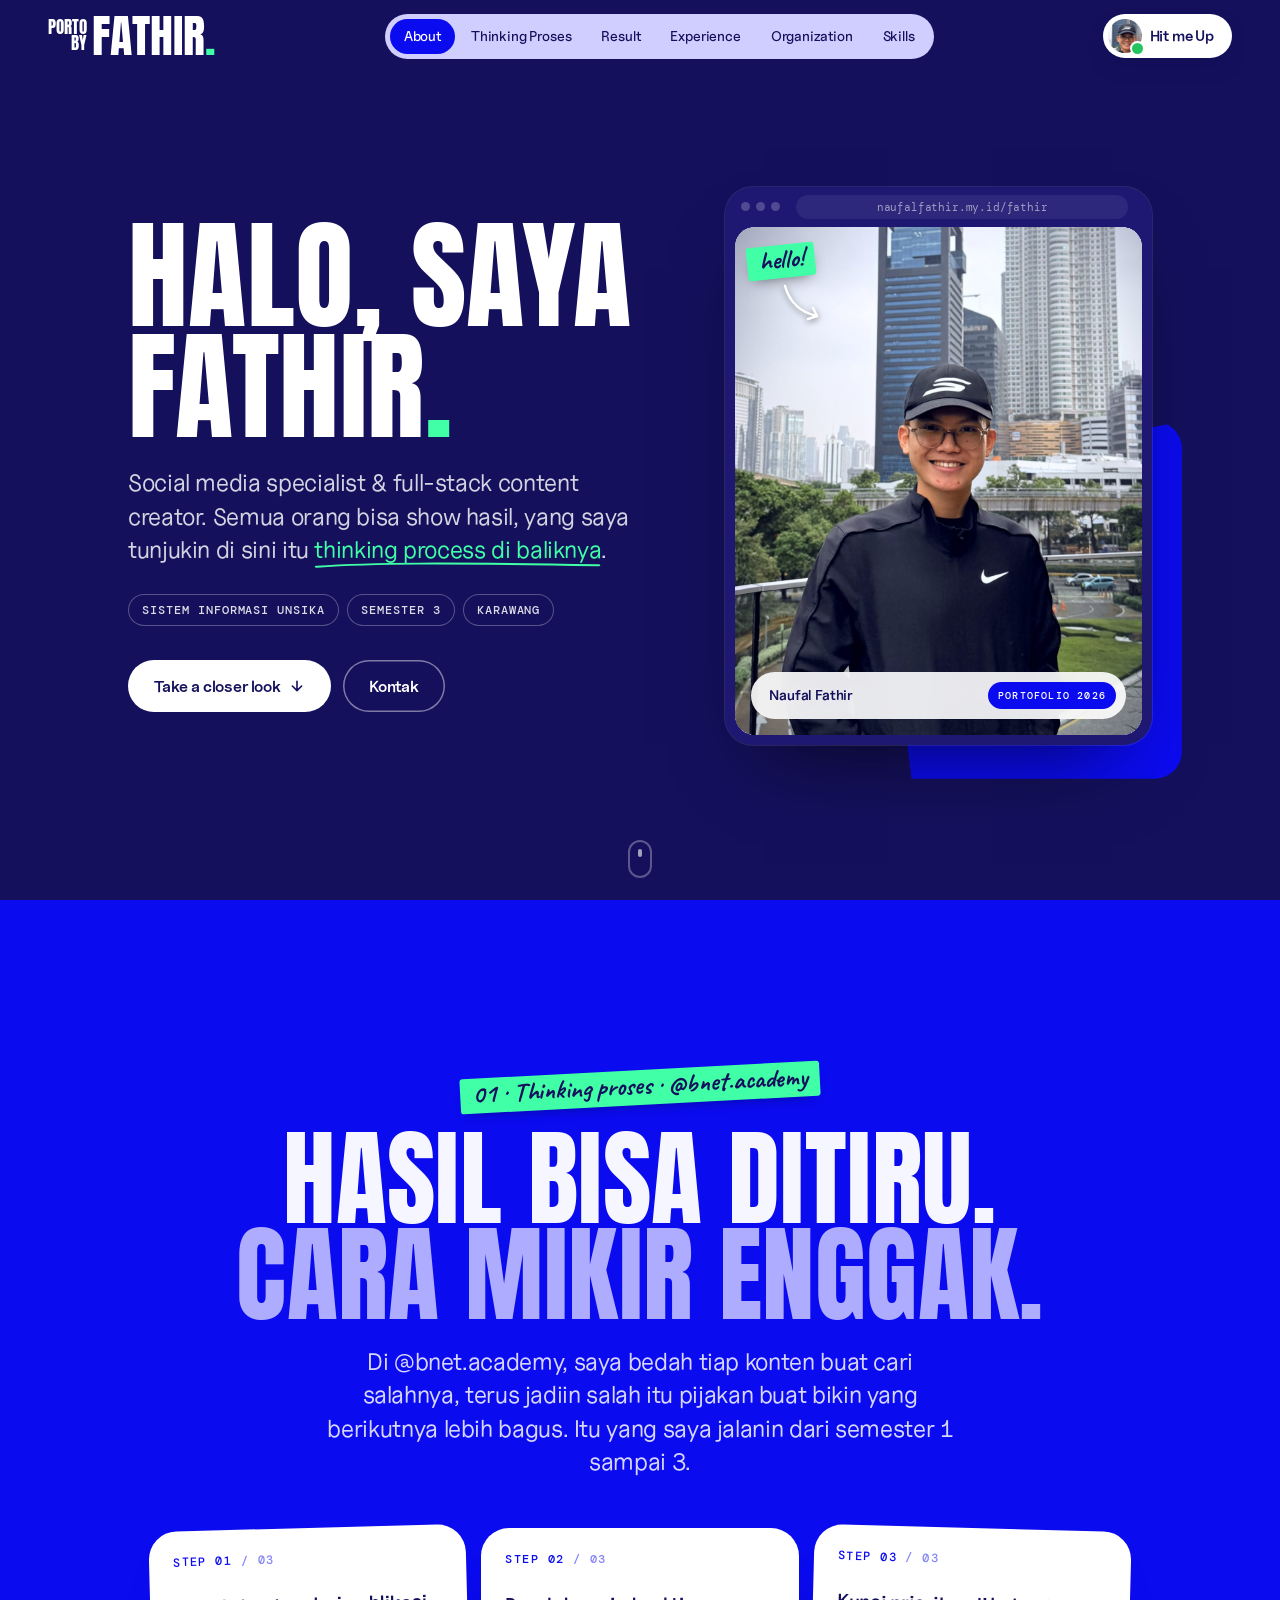
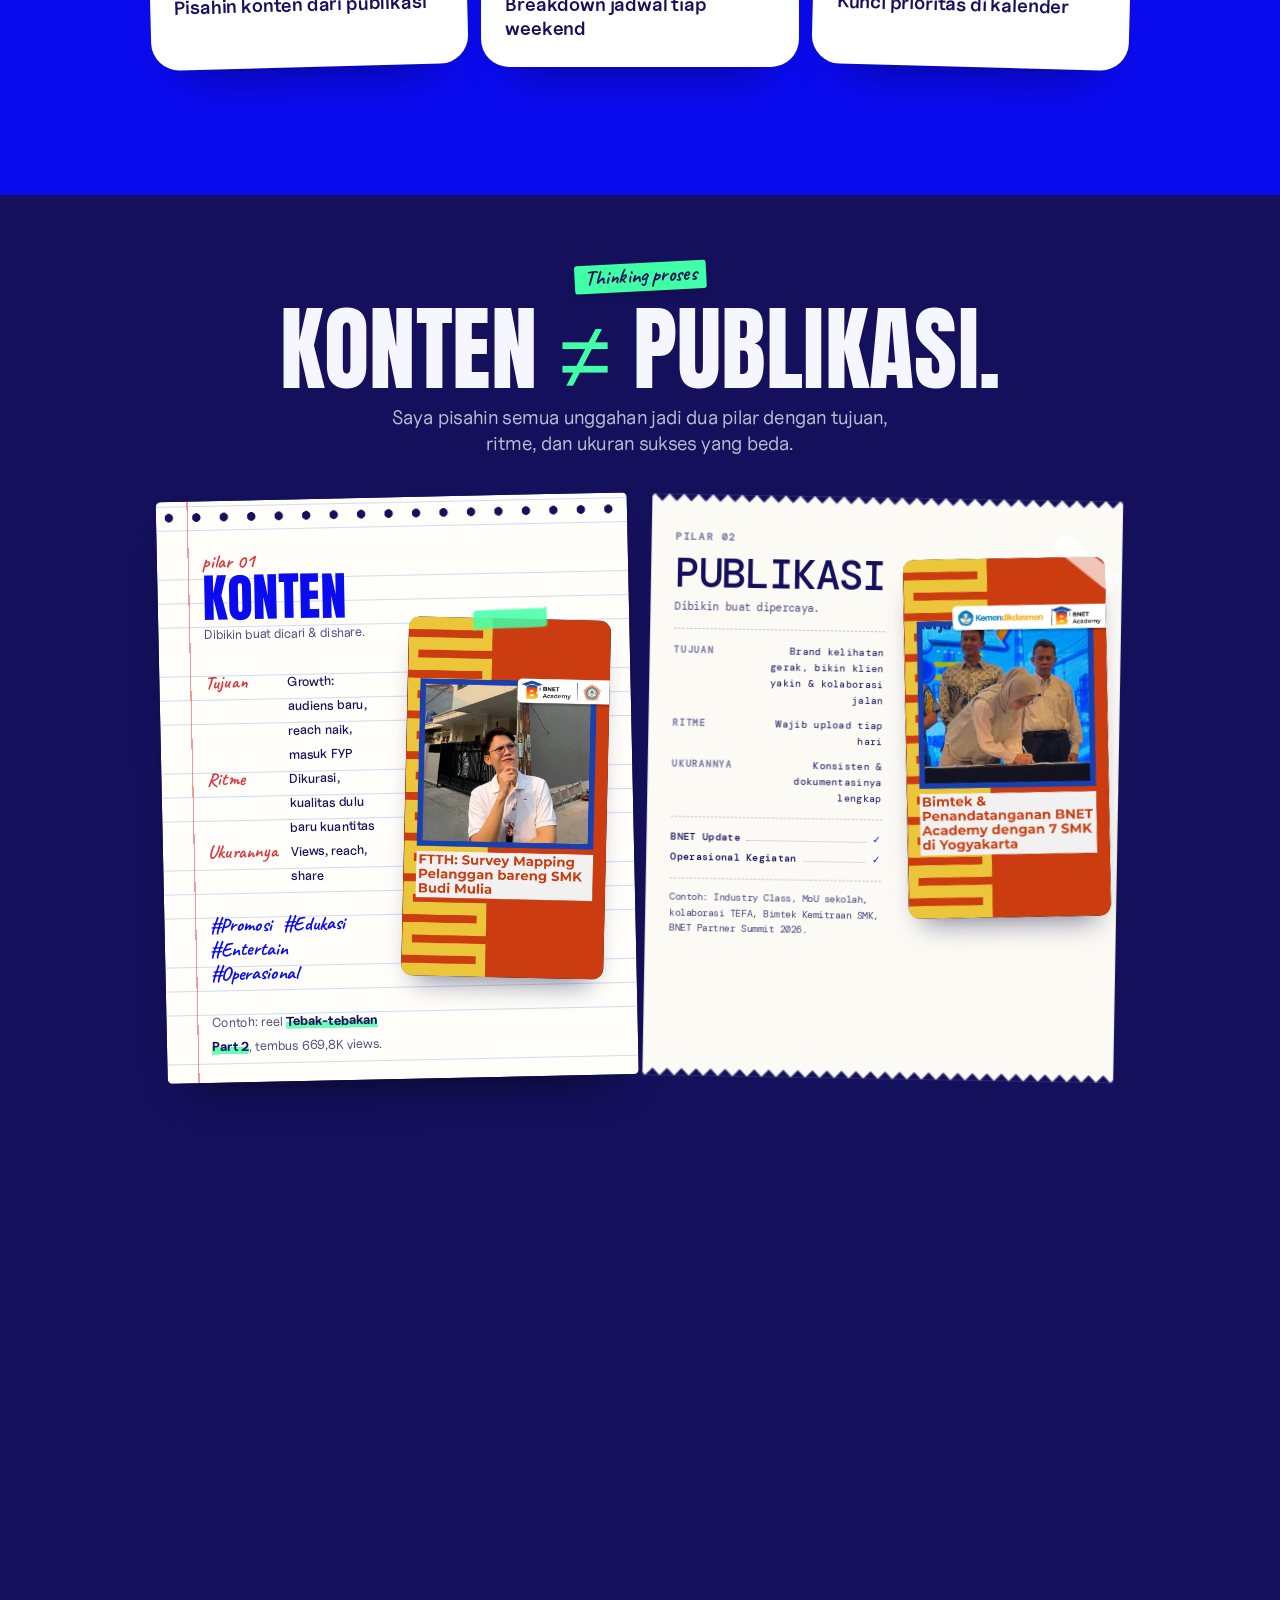
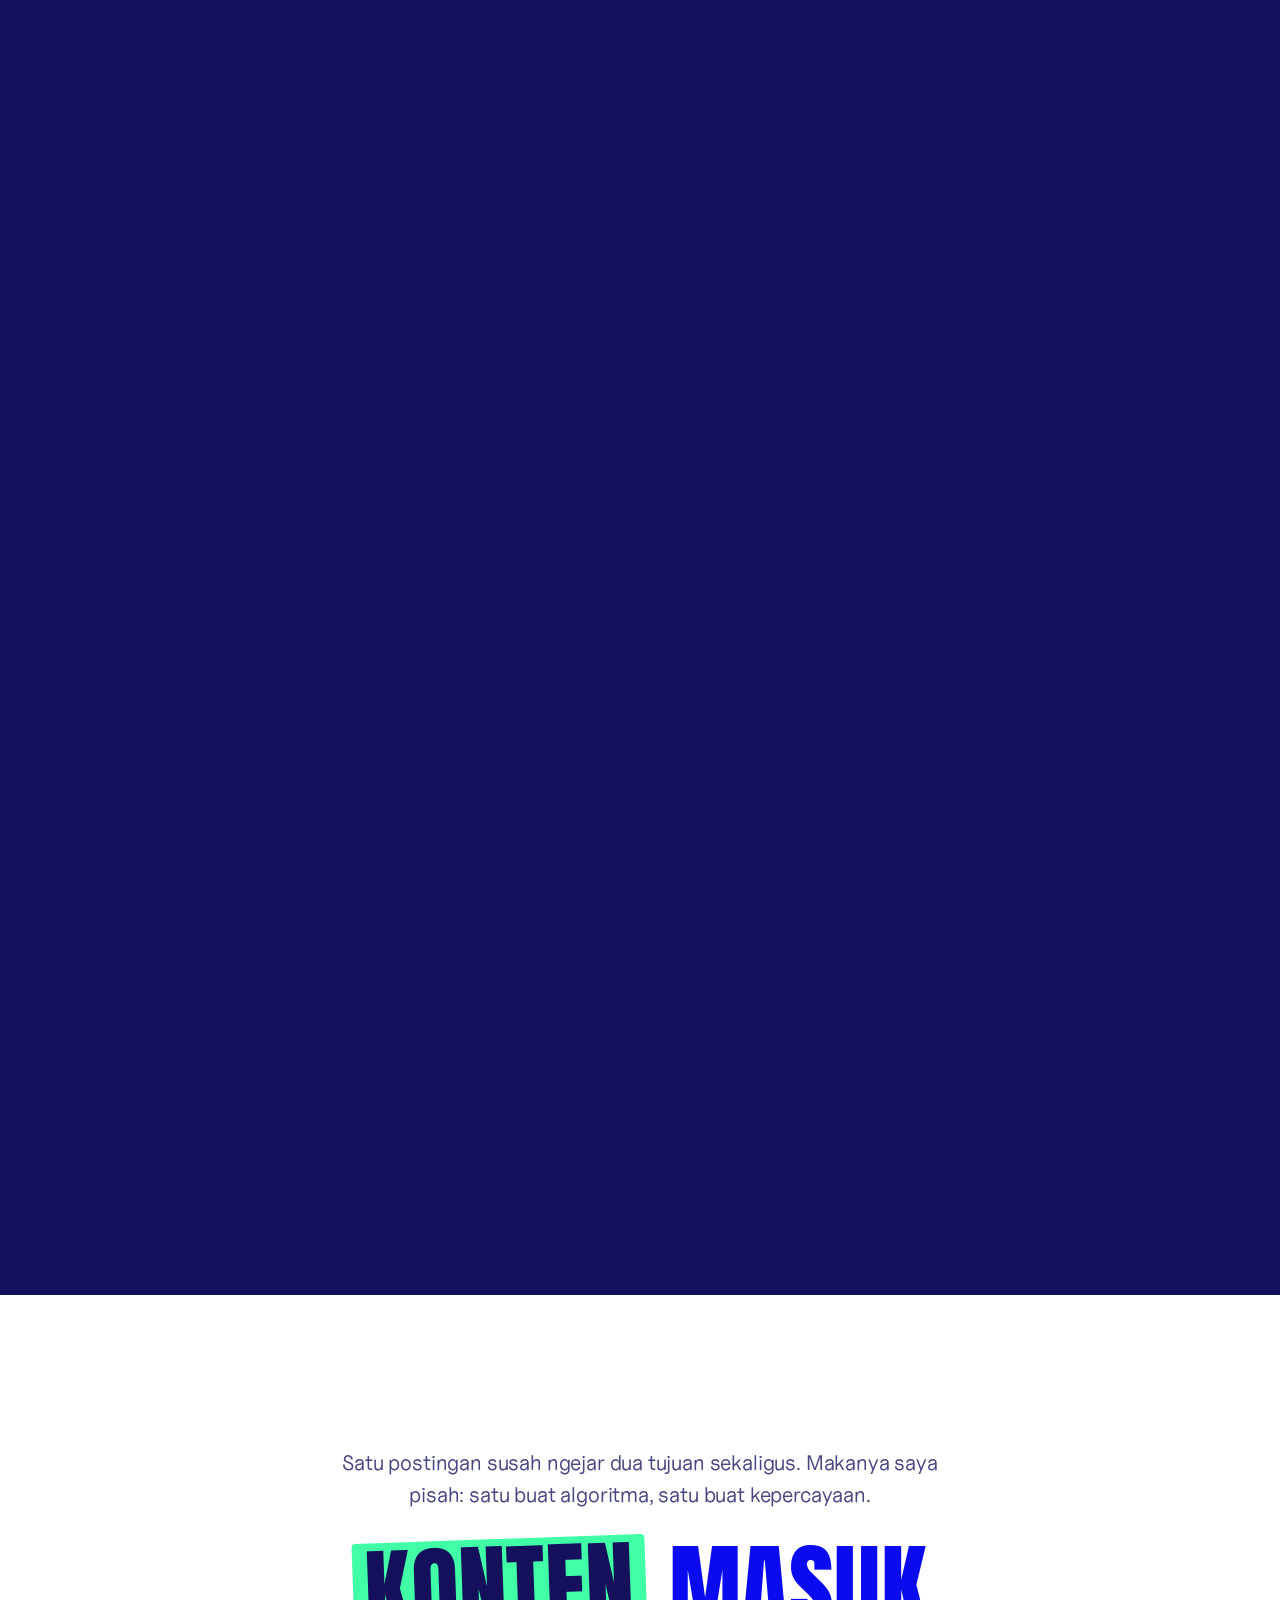
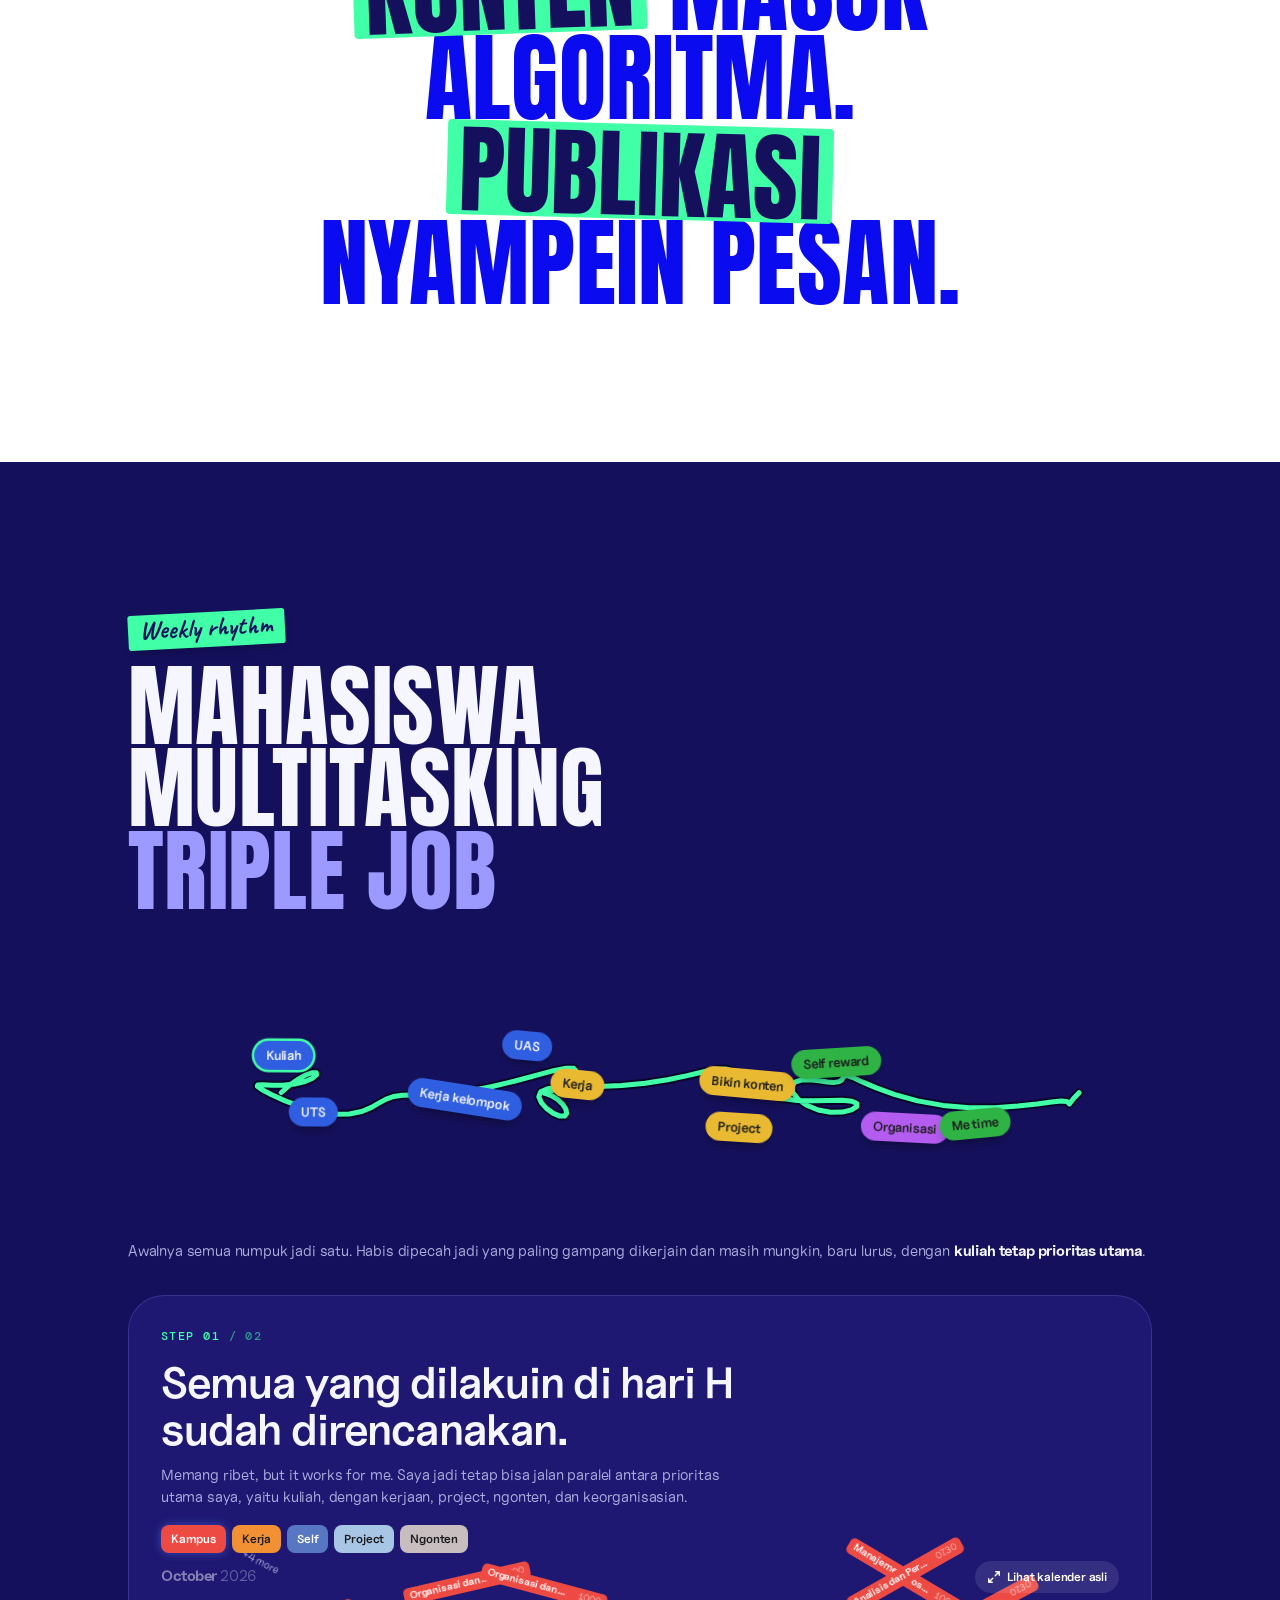
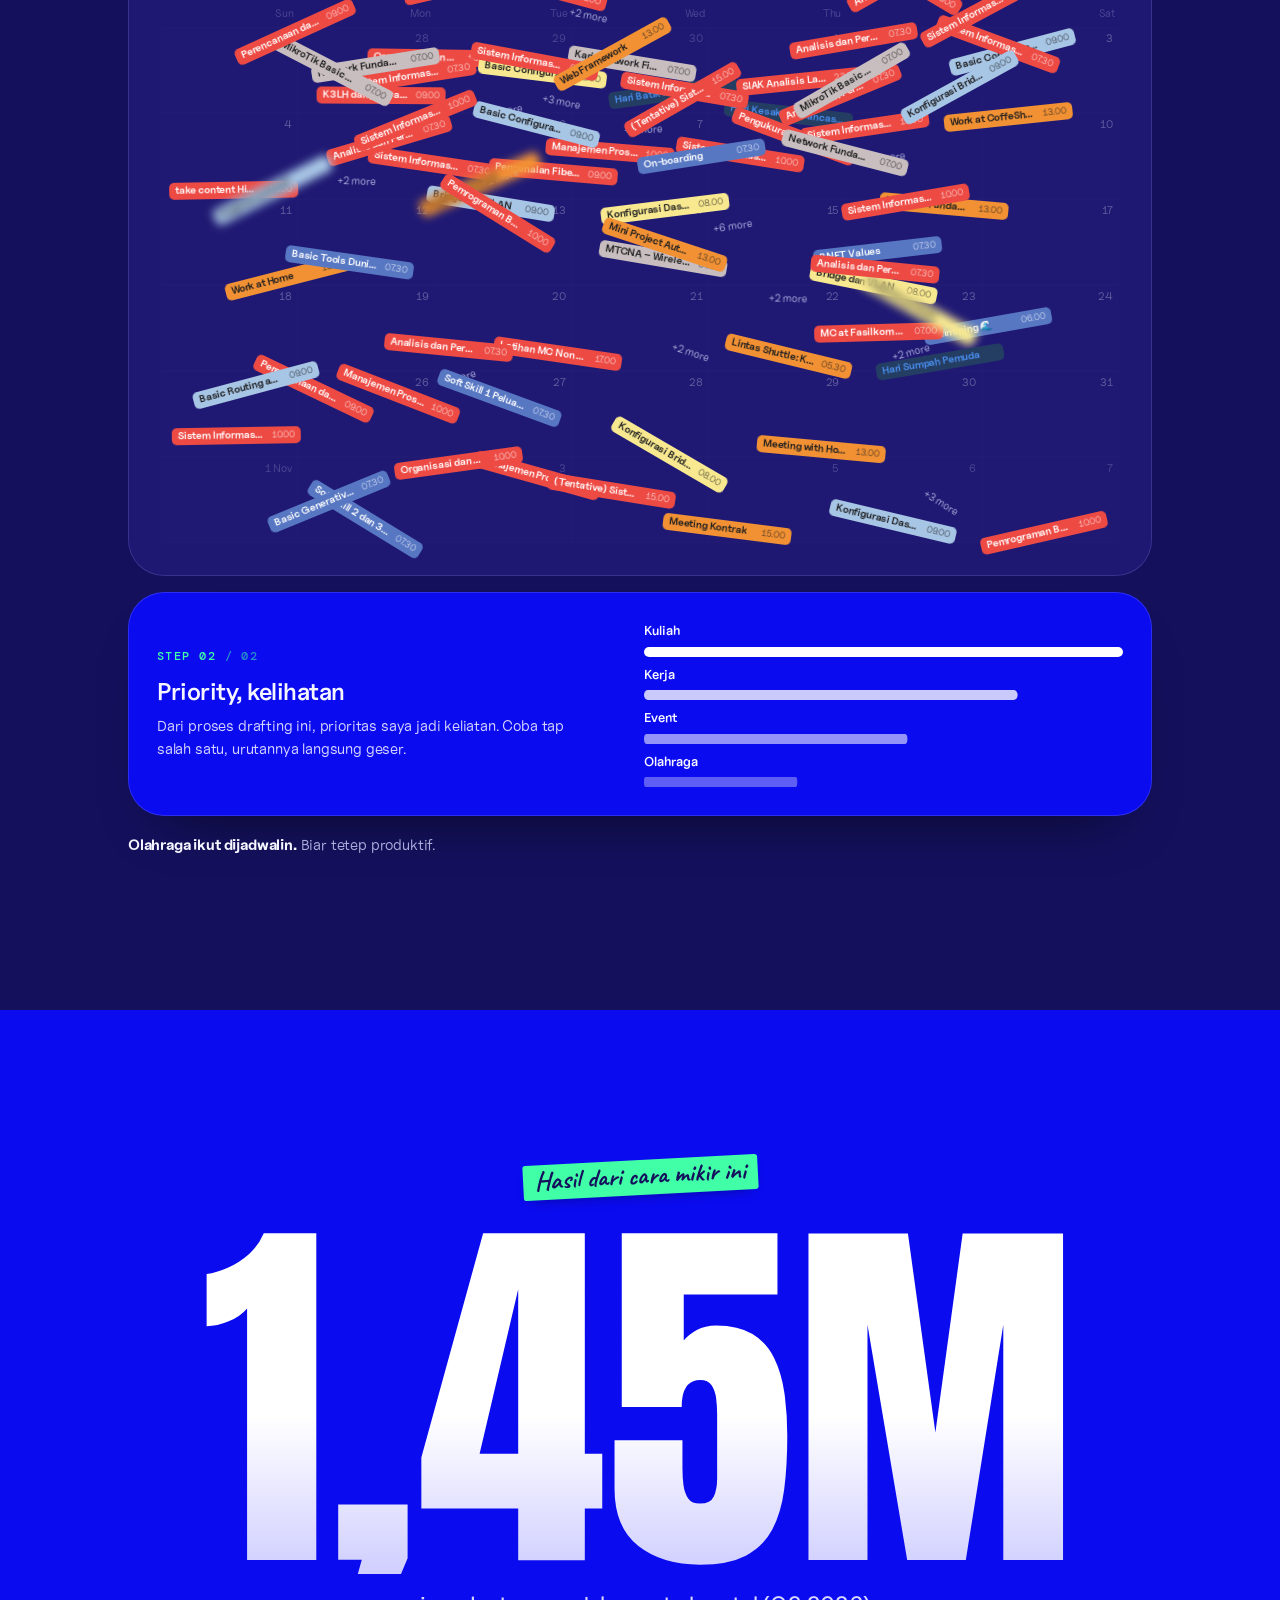
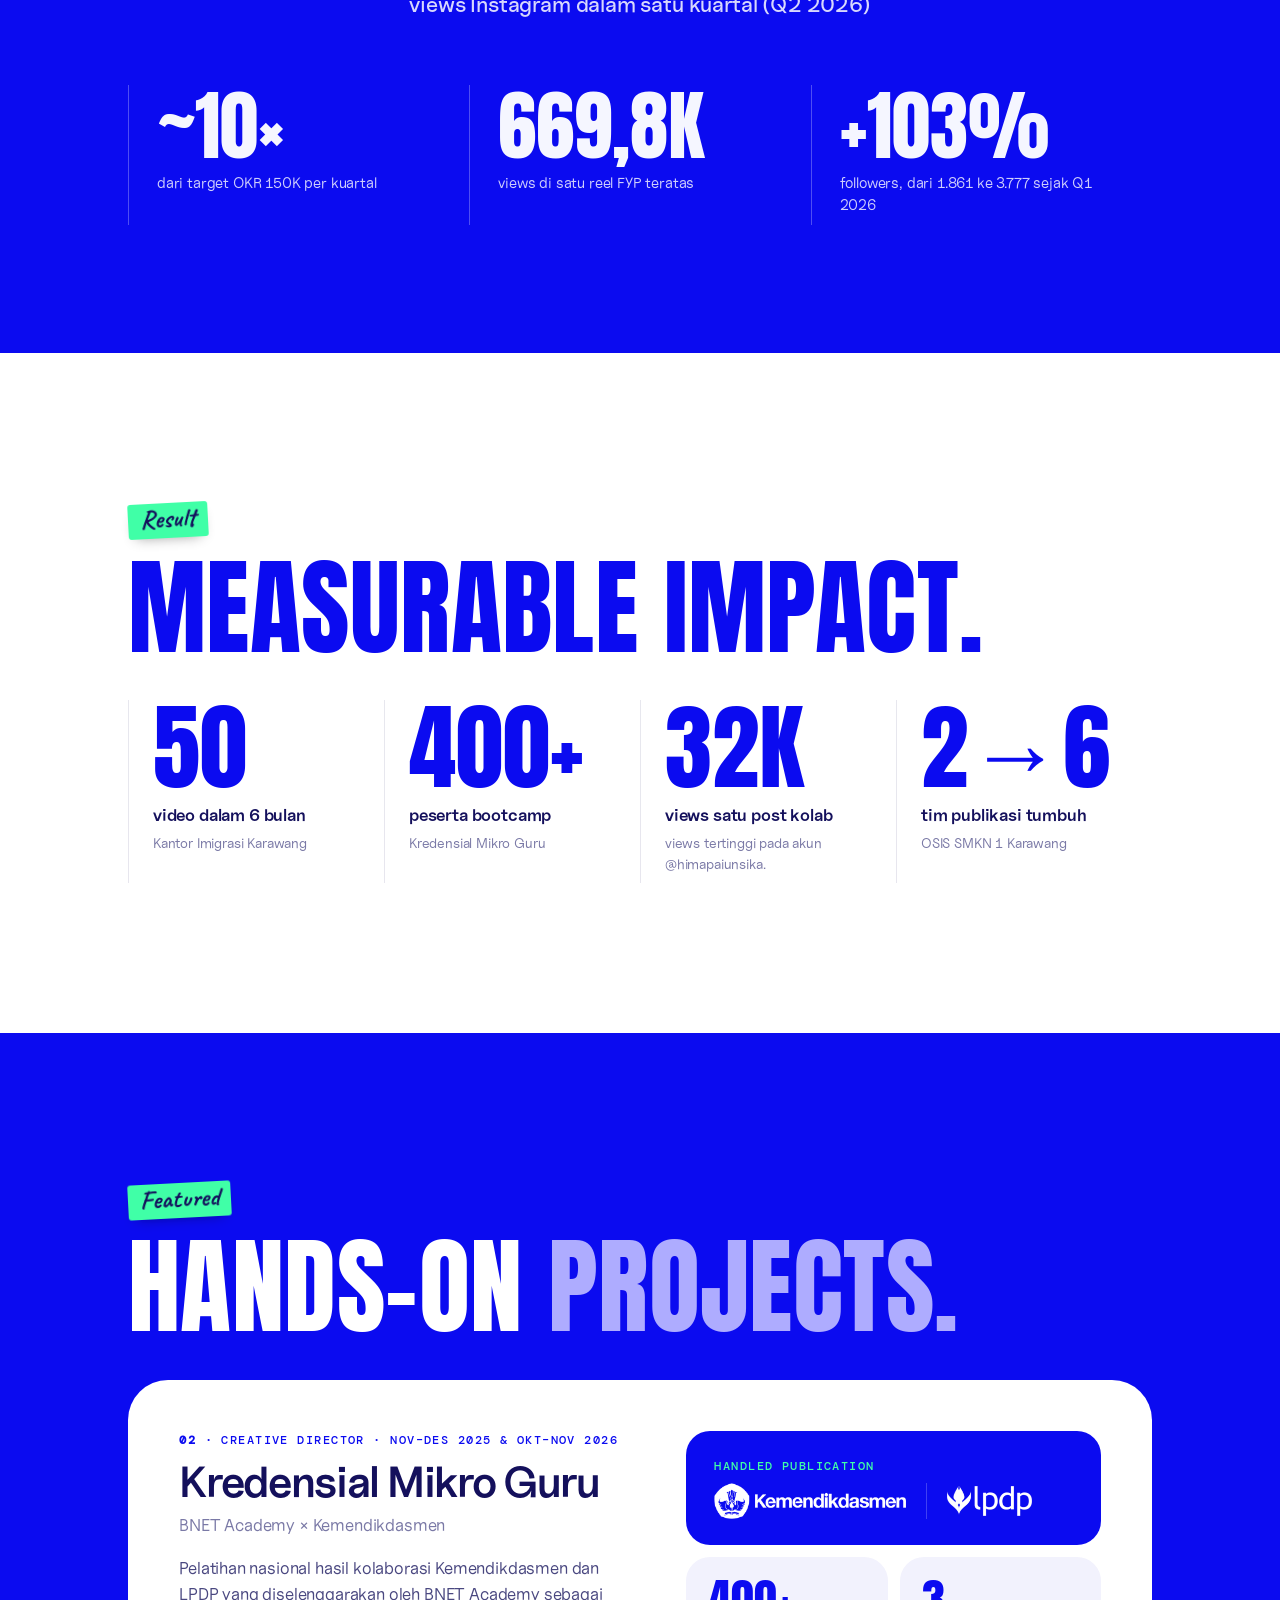
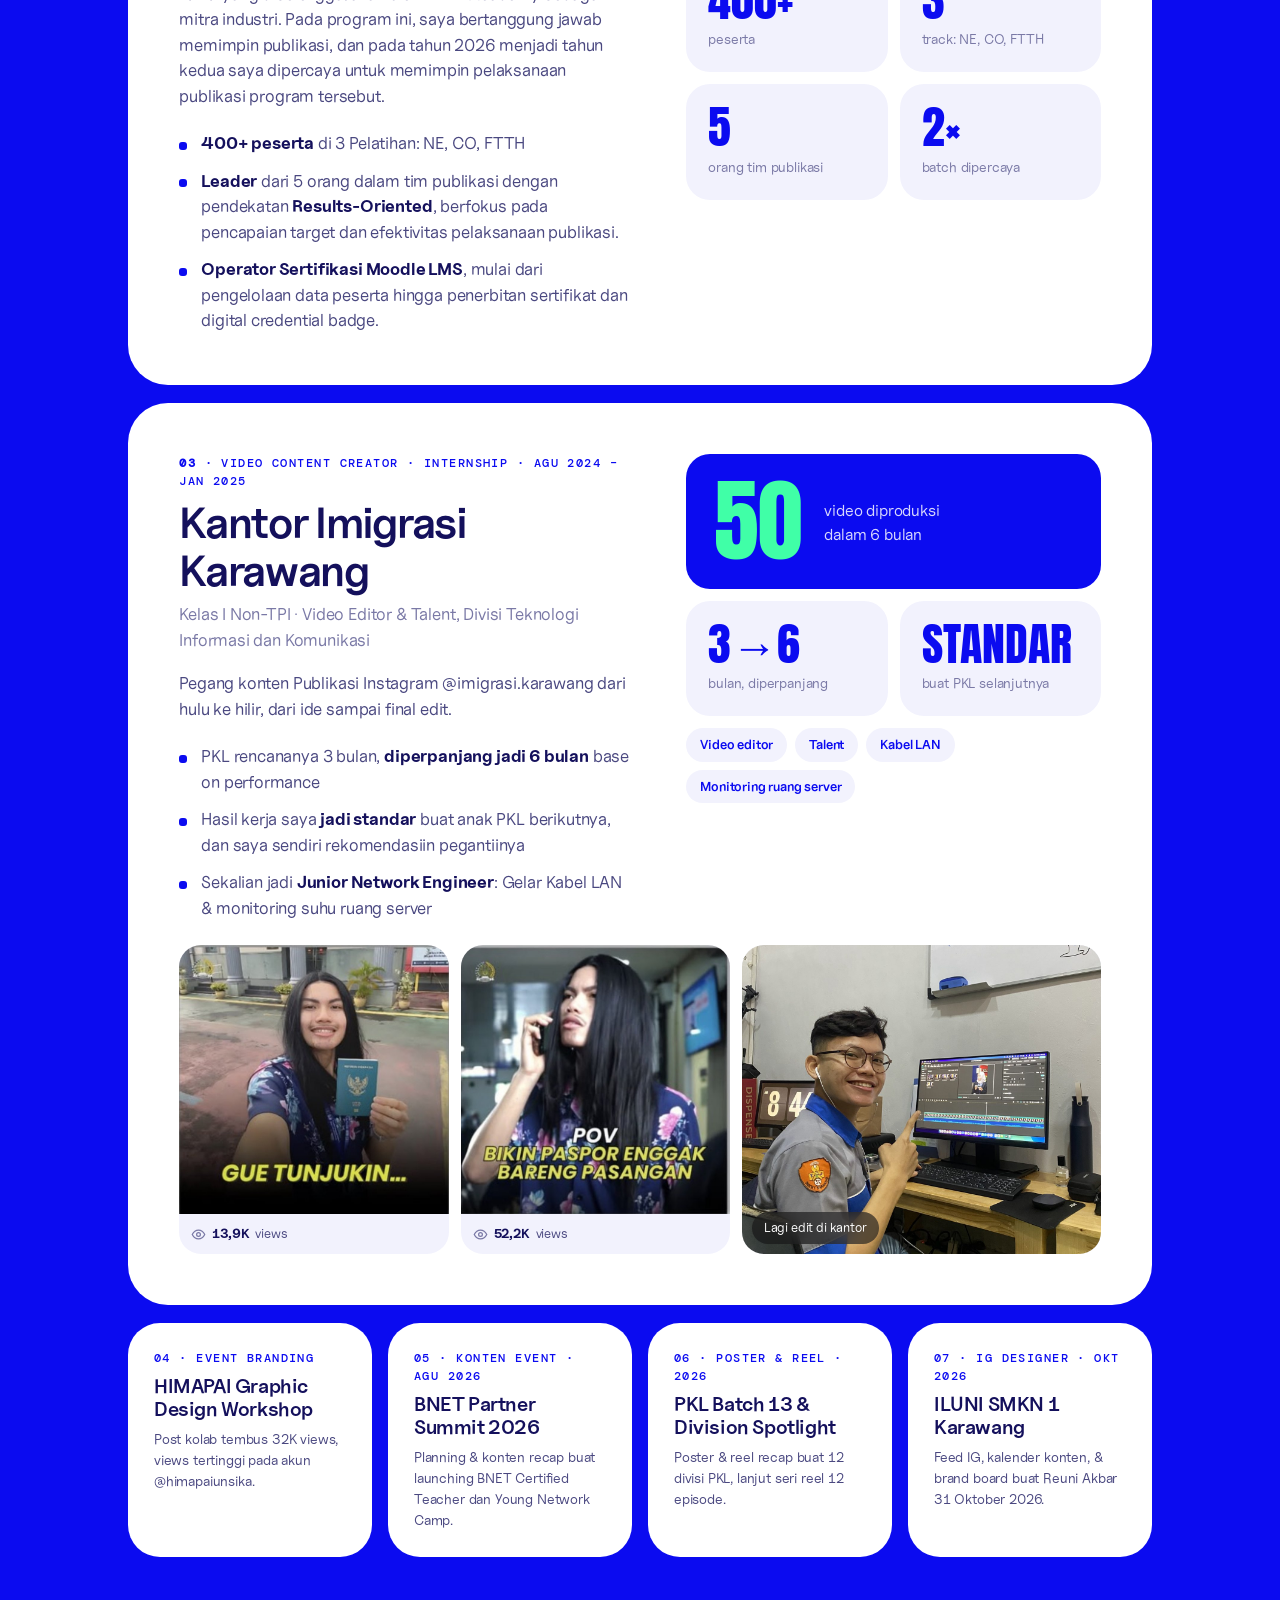
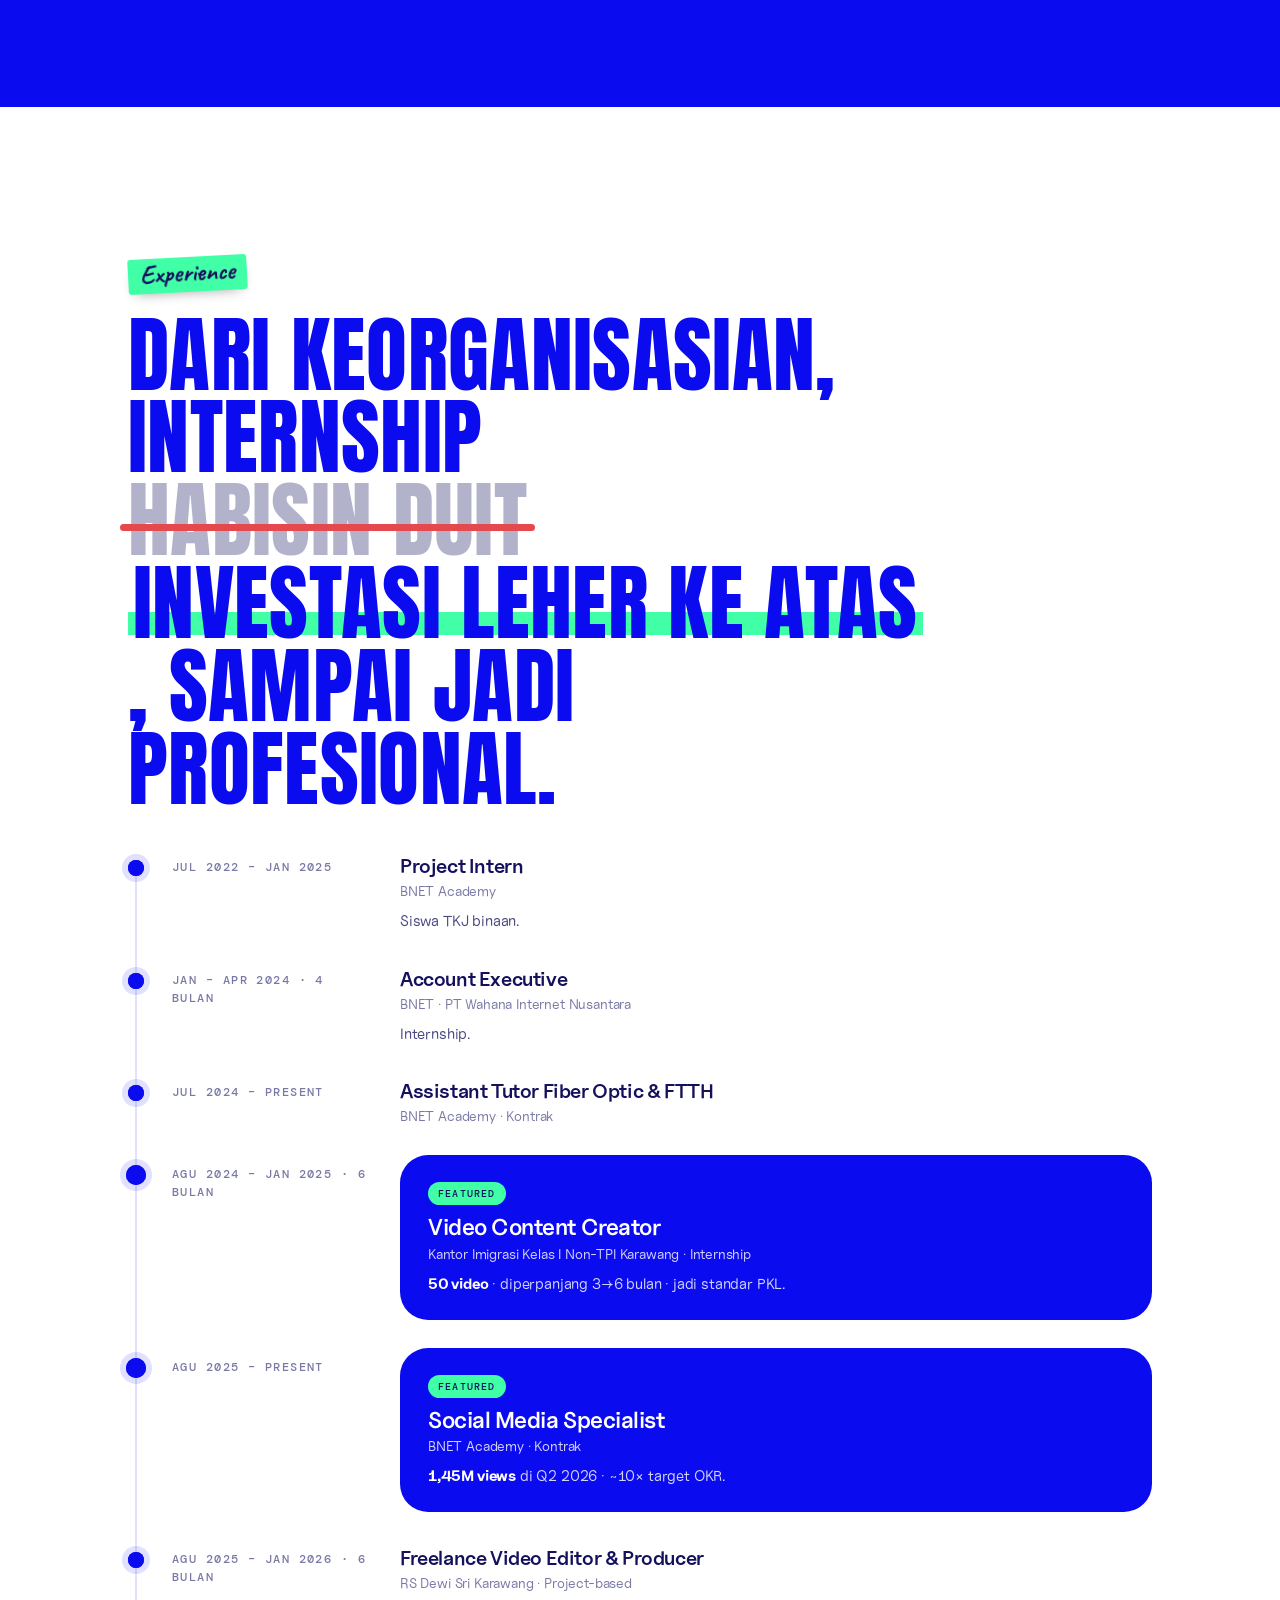
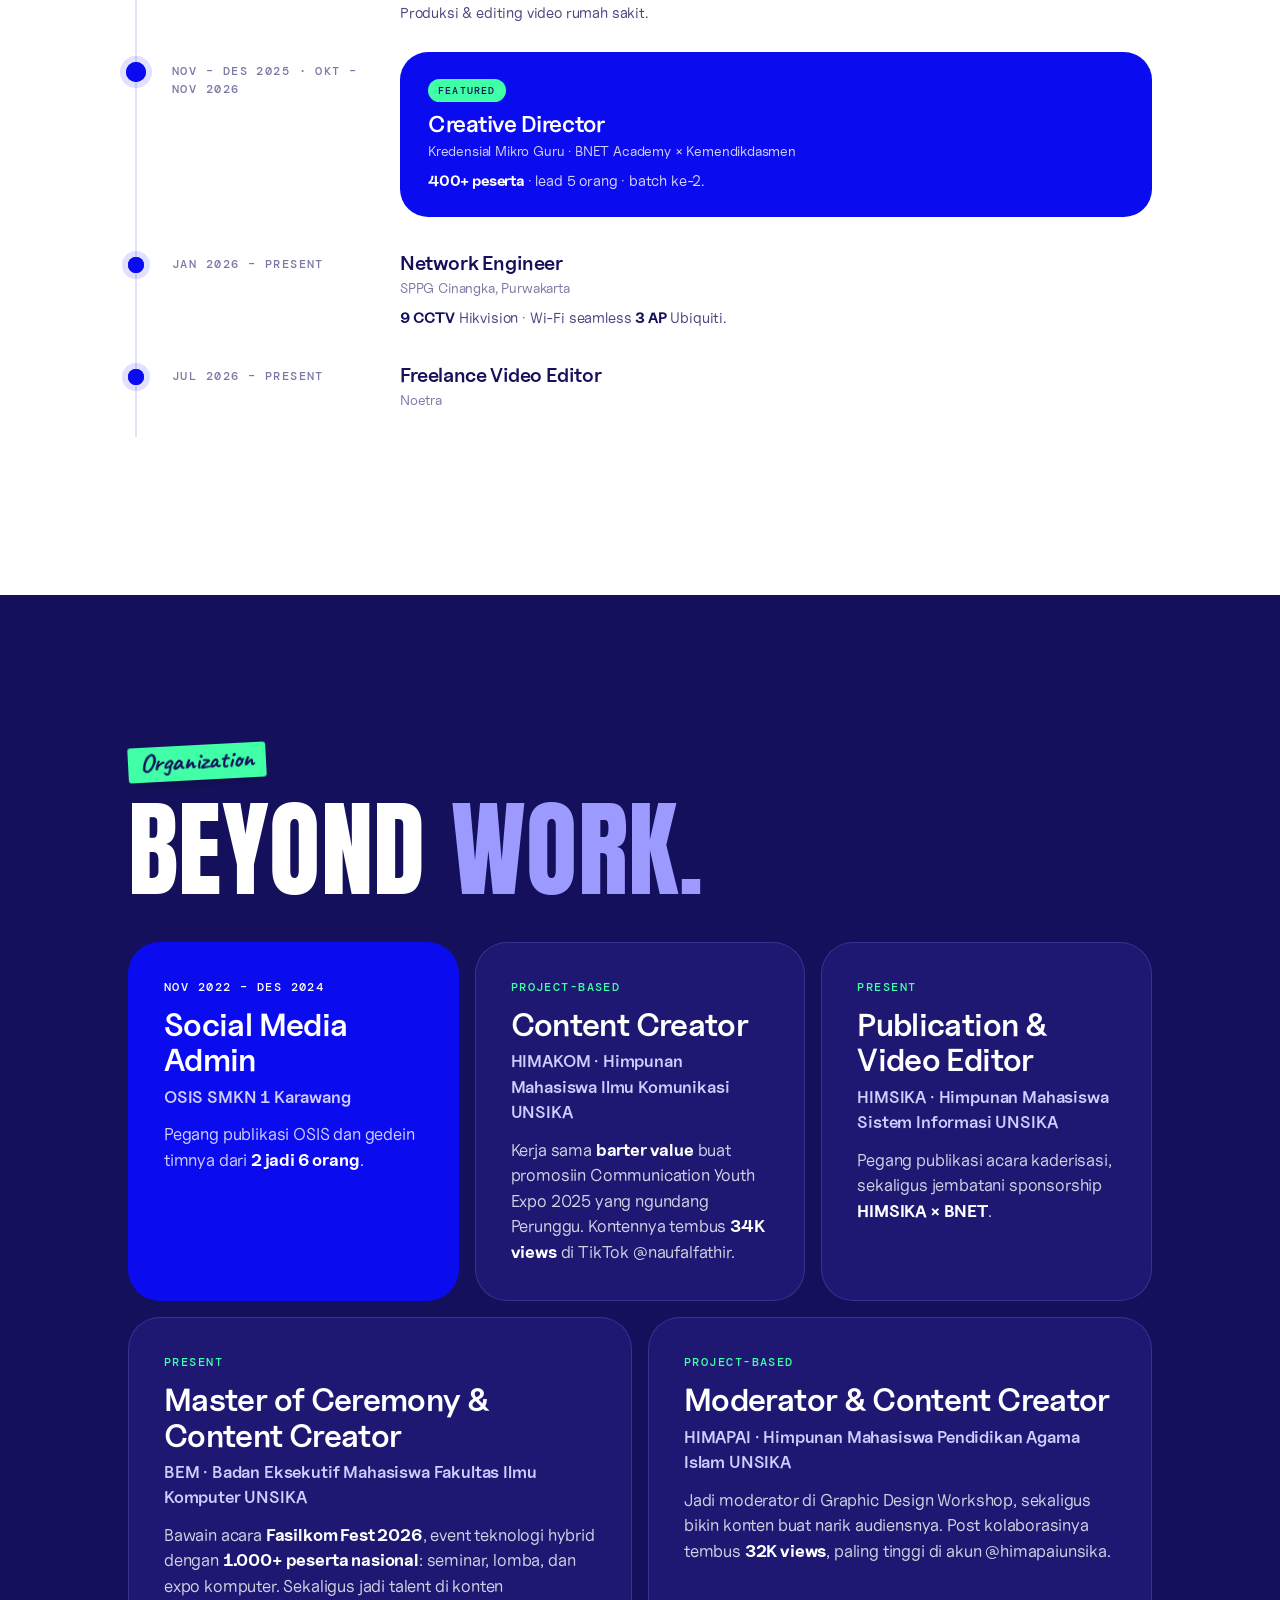
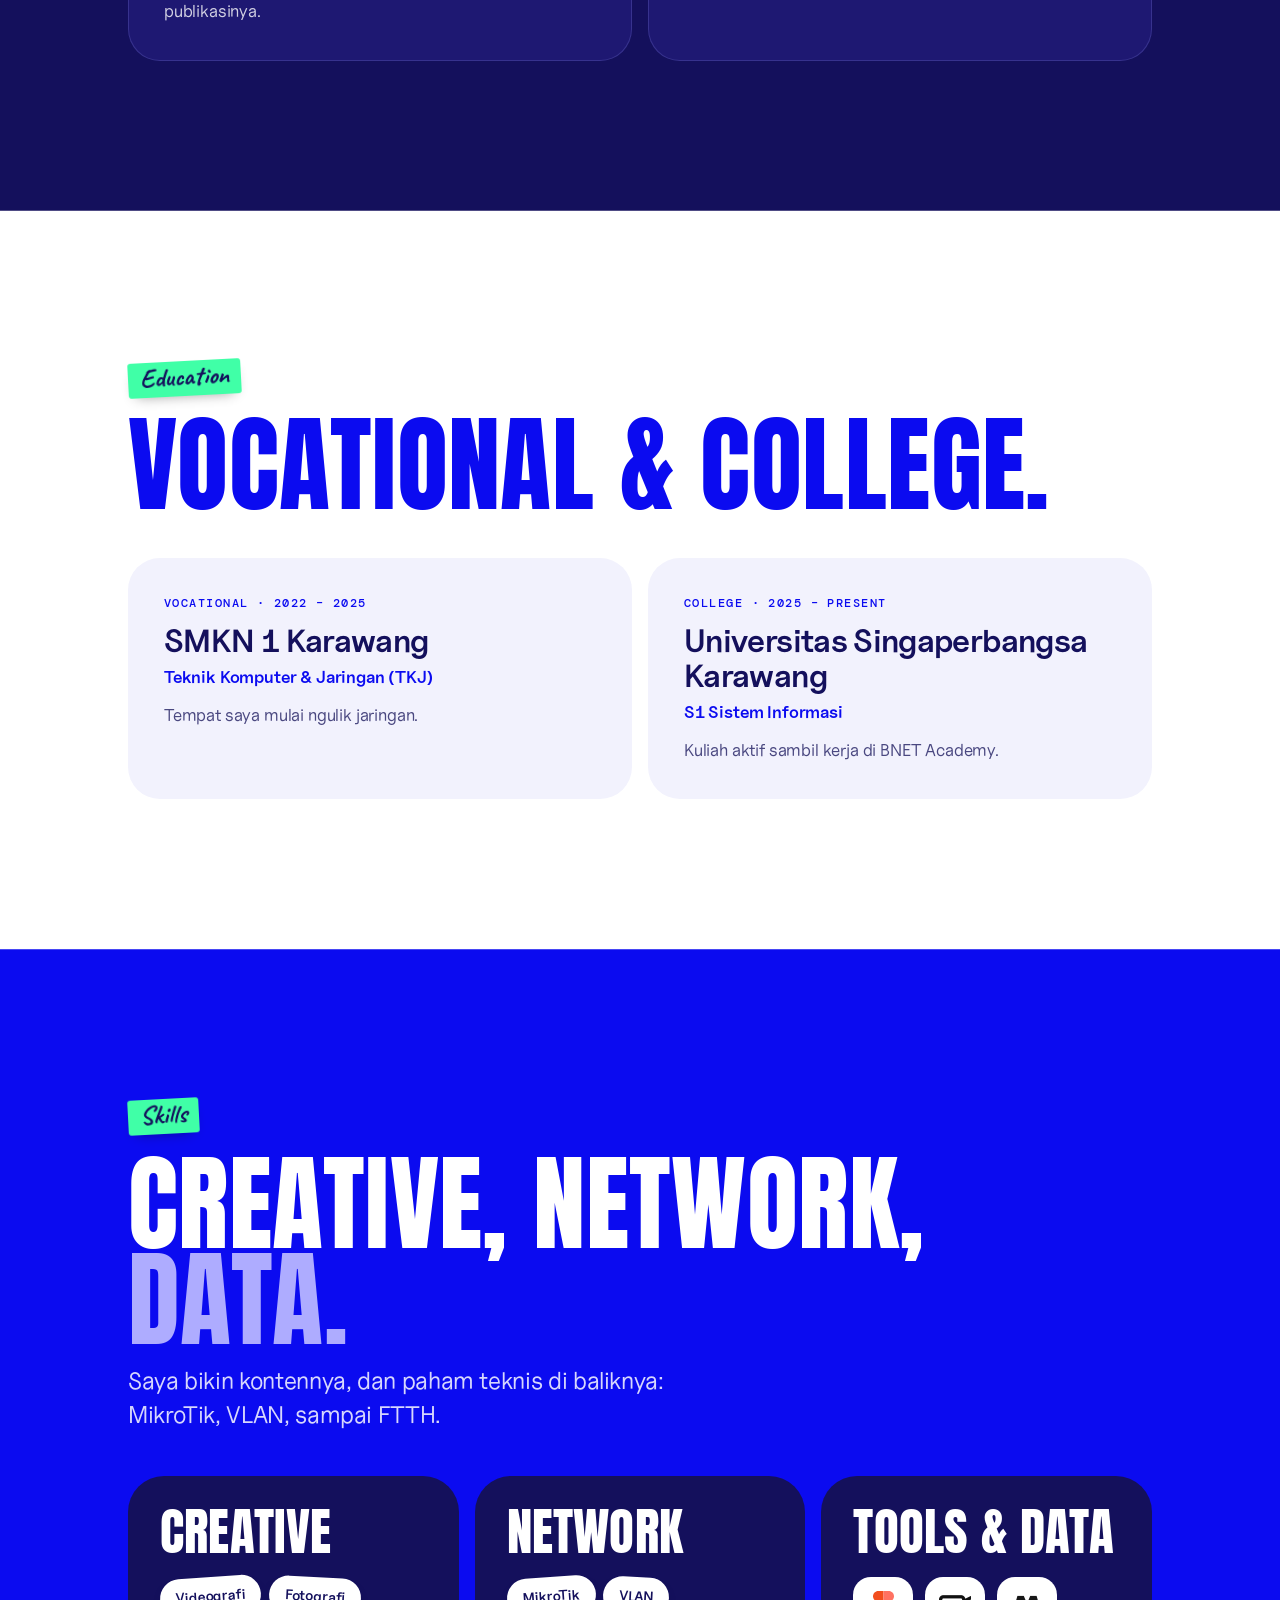
==== commit bc3aa7b0: "Cegah kata kepotong sendirian di baris baru Co-Authored-By: Claude Opus 5.5 <noreply@anthropic.com> " ====
--- a/index.html
+++ b/index.html
@@ -405,10 +405,10 @@
       <div class="ti"><div class="when">Jan – Apr 2024 · 4 bulan</div><div class="tbody"><h4>Account Executive</h4><p class="torg">BNET · PT Wahana Internet Nusantara</p><p>Internship.</p></div></div>
       <div class="ti"><div class="when">Jul 2024 – Present</div><div class="tbody"><h4>Assistant Tutor Fiber Optic & FTTH</h4><p class="torg">BNET Academy · Kontrak</p></div></div>
       <div class="ti hl"><div class="when">Agu 2024 – Jan 2025 · 6 bulan</div><div class="tbody"><span class="badge">Featured</span><h4>Video Content Creator</h4><p class="torg">Kantor Imigrasi Kelas I Non-TPI Karawang · Internship</p><p><b>50 video</b> · diperpanjang 3→6 bulan · jadi standar PKL.</p></div></div>
-      <div class="ti hl"><div class="when">Agu 2025 – Present</div><div class="tbody"><span class="badge">Featured</span><h4>Social Media Specialist</h4><p class="torg">BNET Academy · Kontrak</p><p><b>1,45M views</b> di Q2 2026 · ~10× target OKR.</p></div></div>
+      <div class="ti hl"><div class="when">Agu 2025 – Present</div><div class="tbody"><span class="badge">Featured</span><h4>Social Media Specialist</h4><p class="torg">BNET Academy · Kontrak</p><p><b>1,45M views</b> di Q2 2026 · ~10×&nbsp;target&nbsp;OKR.</p></div></div>
       <div class="ti"><div class="when">Agu 2025 – Jan 2026 · 6 bulan</div><div class="tbody"><h4>Freelance Video Editor & Producer</h4><p class="torg">RS Dewi Sri Karawang · Project-based</p><p>Produksi & editing video rumah sakit.</p></div></div>
-      <div class="ti hl"><div class="when">Nov – Des 2025 · Okt – Nov 2026</div><div class="tbody"><span class="badge">Featured</span><h4>Creative Director</h4><p class="torg">Kredensial Mikro Guru · BNET Academy × Kemendikdasmen</p><p><b>400+ peserta</b> · lead 5 orang · batch ke-2.</p></div></div>
-      <div class="ti"><div class="when">Jan 2026 – Present</div><div class="tbody"><h4>Network Engineer</h4><p class="torg">SPPG Cinangka, Purwakarta</p><p><b>9 CCTV</b> Hikvision · Wi-Fi seamless <b>3 AP</b> Ubiquiti.</p></div></div>
+      <div class="ti hl"><div class="when">Nov – Des 2025 · Okt – Nov 2026</div><div class="tbody"><span class="badge">Featured</span><h4>Creative Director</h4><p class="torg">Kredensial Mikro Guru · BNET Academy × Kemendikdasmen</p><p><b>400+ peserta</b> · lead 5 orang · batch&nbsp;ke-2.</p></div></div>
+      <div class="ti"><div class="when">Jan 2026 – Present</div><div class="tbody"><h4>Network Engineer</h4><p class="torg">SPPG Cinangka, Purwakarta</p><p><b>9 CCTV</b> Hikvision · Wi-Fi seamless <b>3&nbsp;AP</b>&nbsp;Ubiquiti.</p></div></div>
       <div class="ti"><div class="when">Jul 2026 – Present</div><div class="tbody"><h4>Freelance Video Editor</h4><p class="torg">Noetra</p></div></div>
     </div>
   </div>
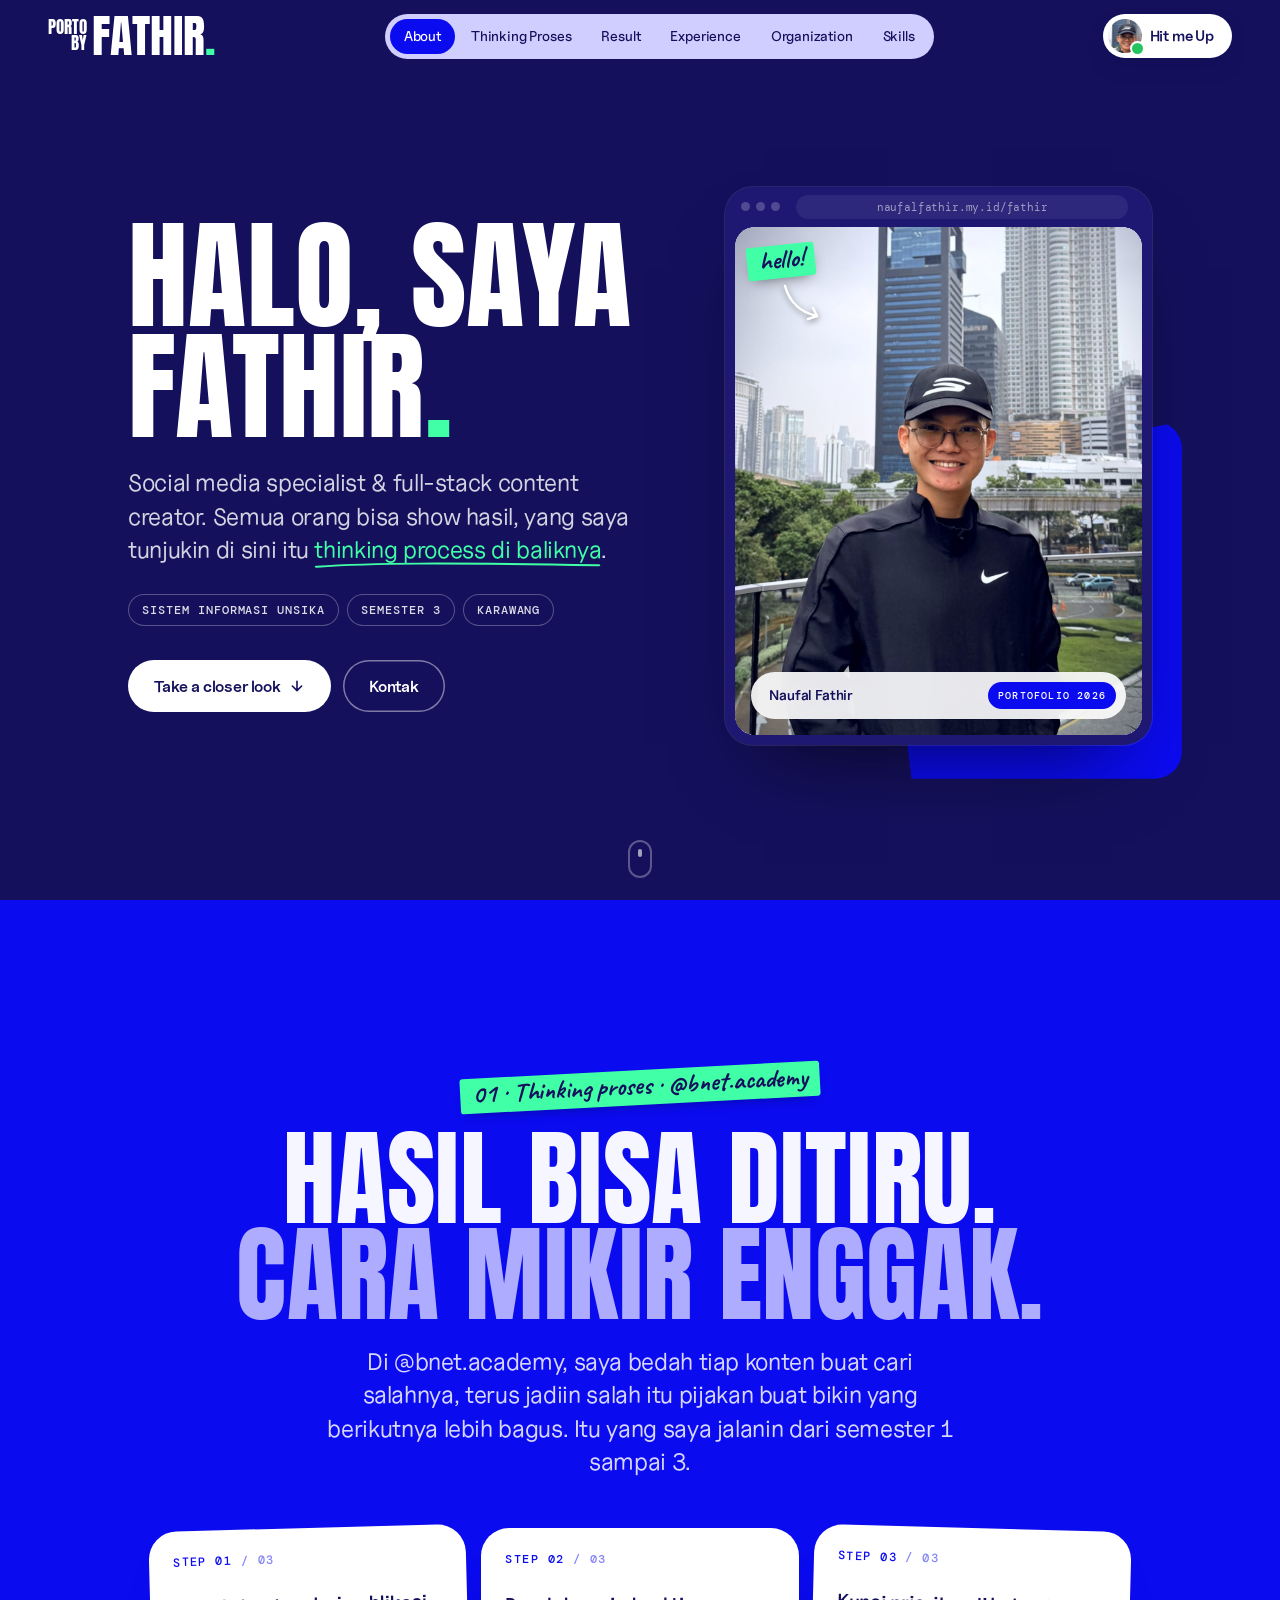
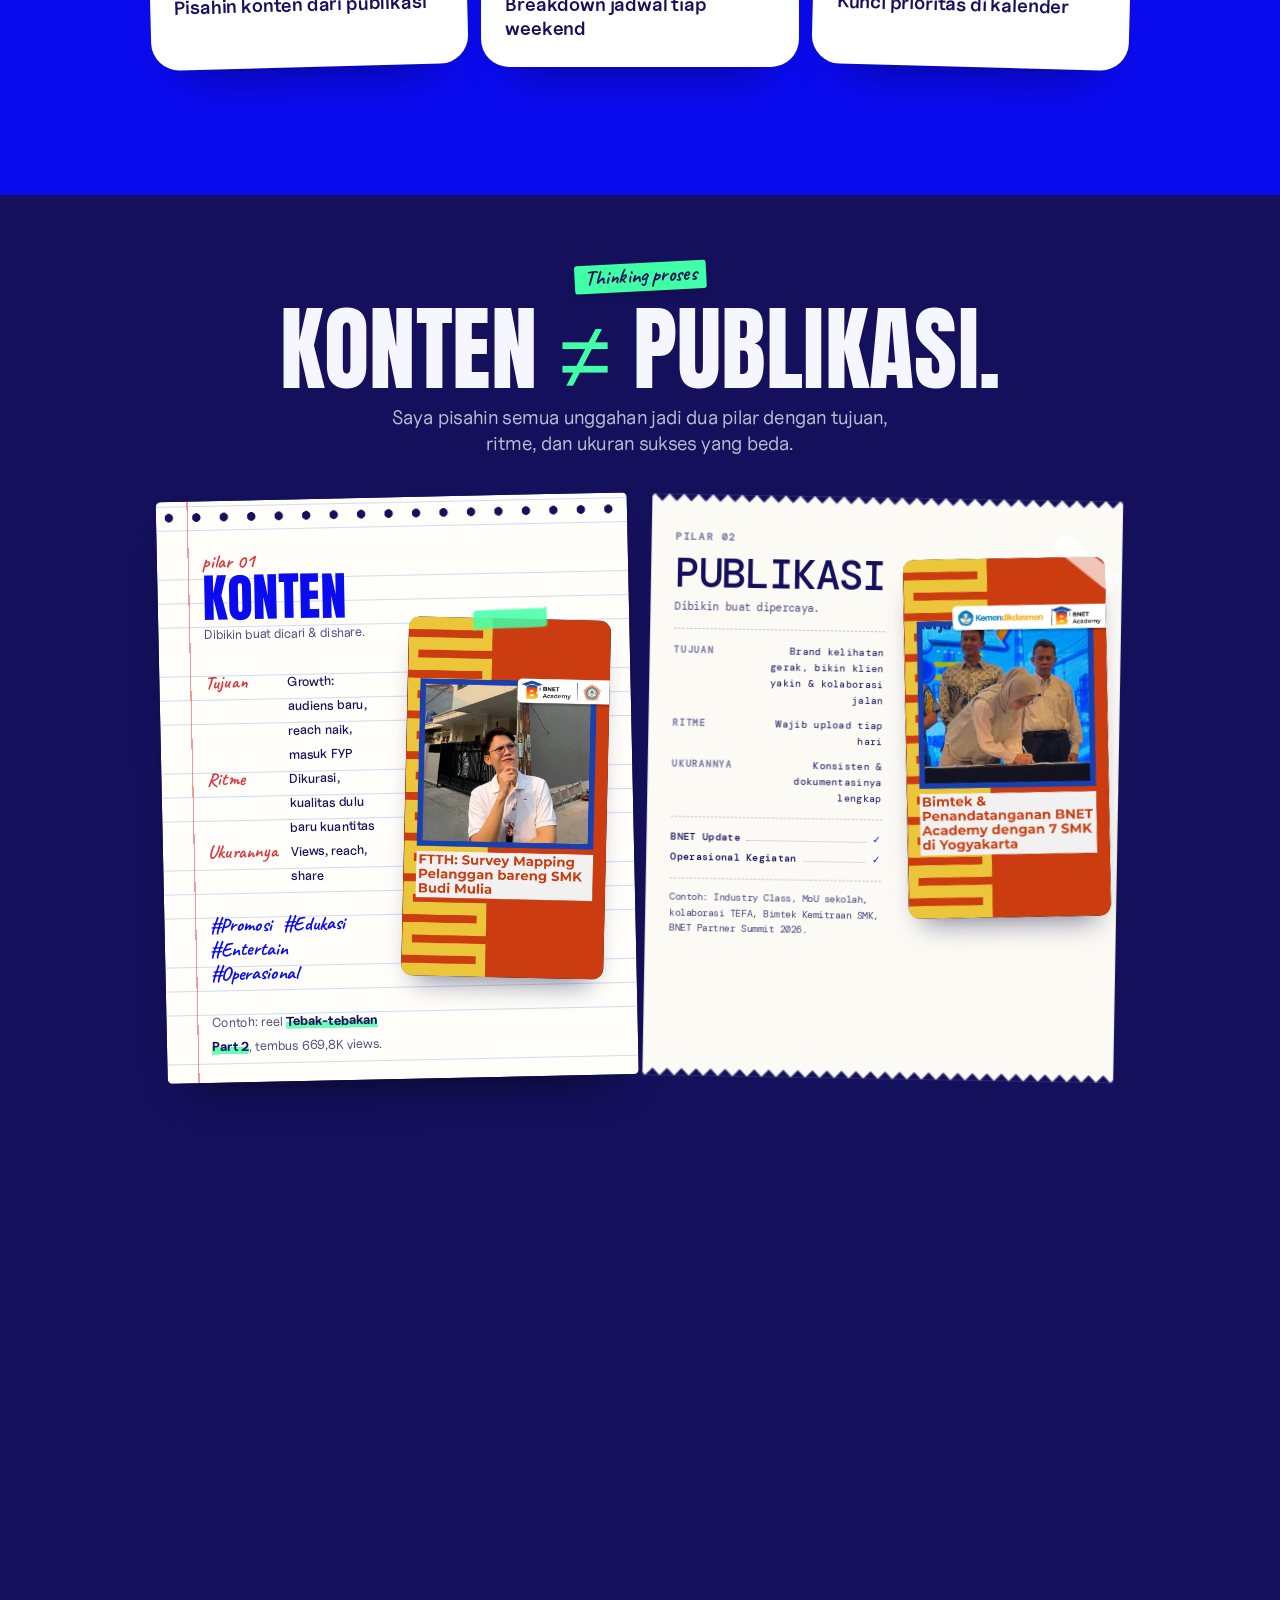
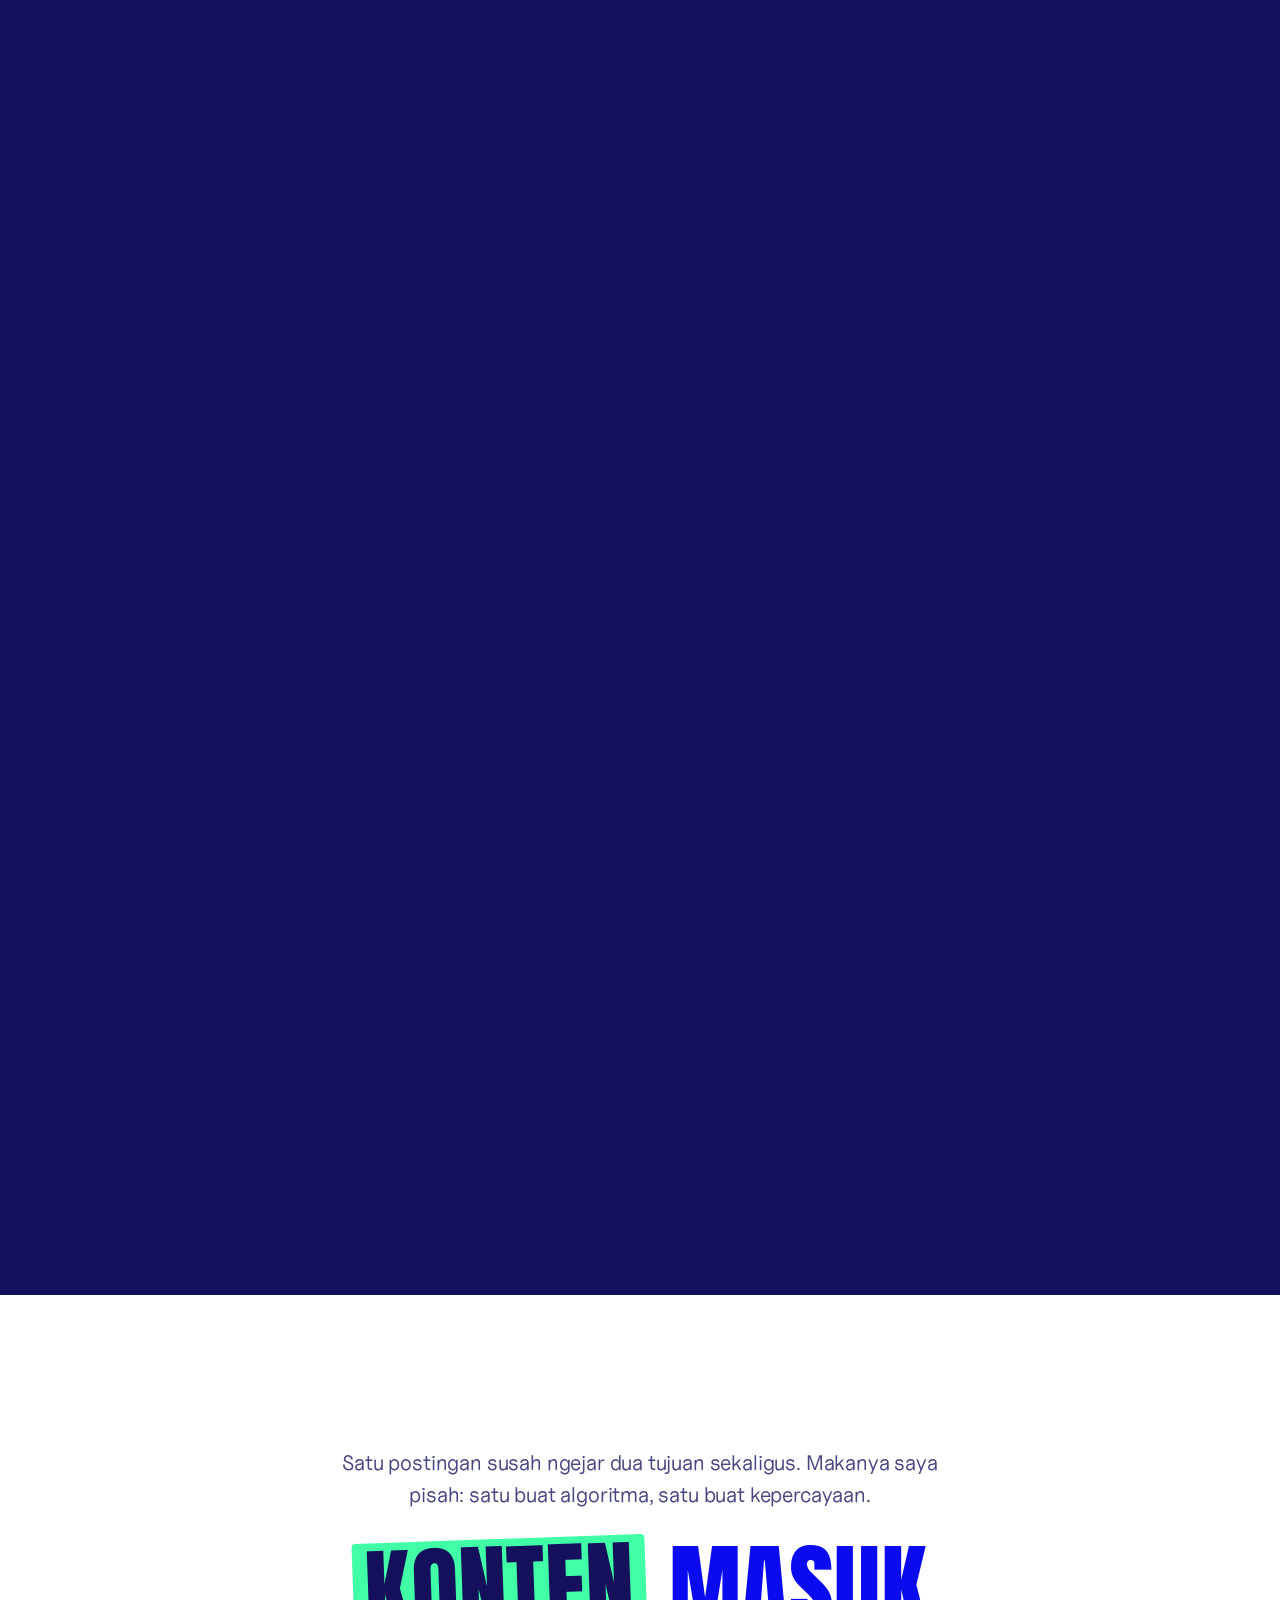
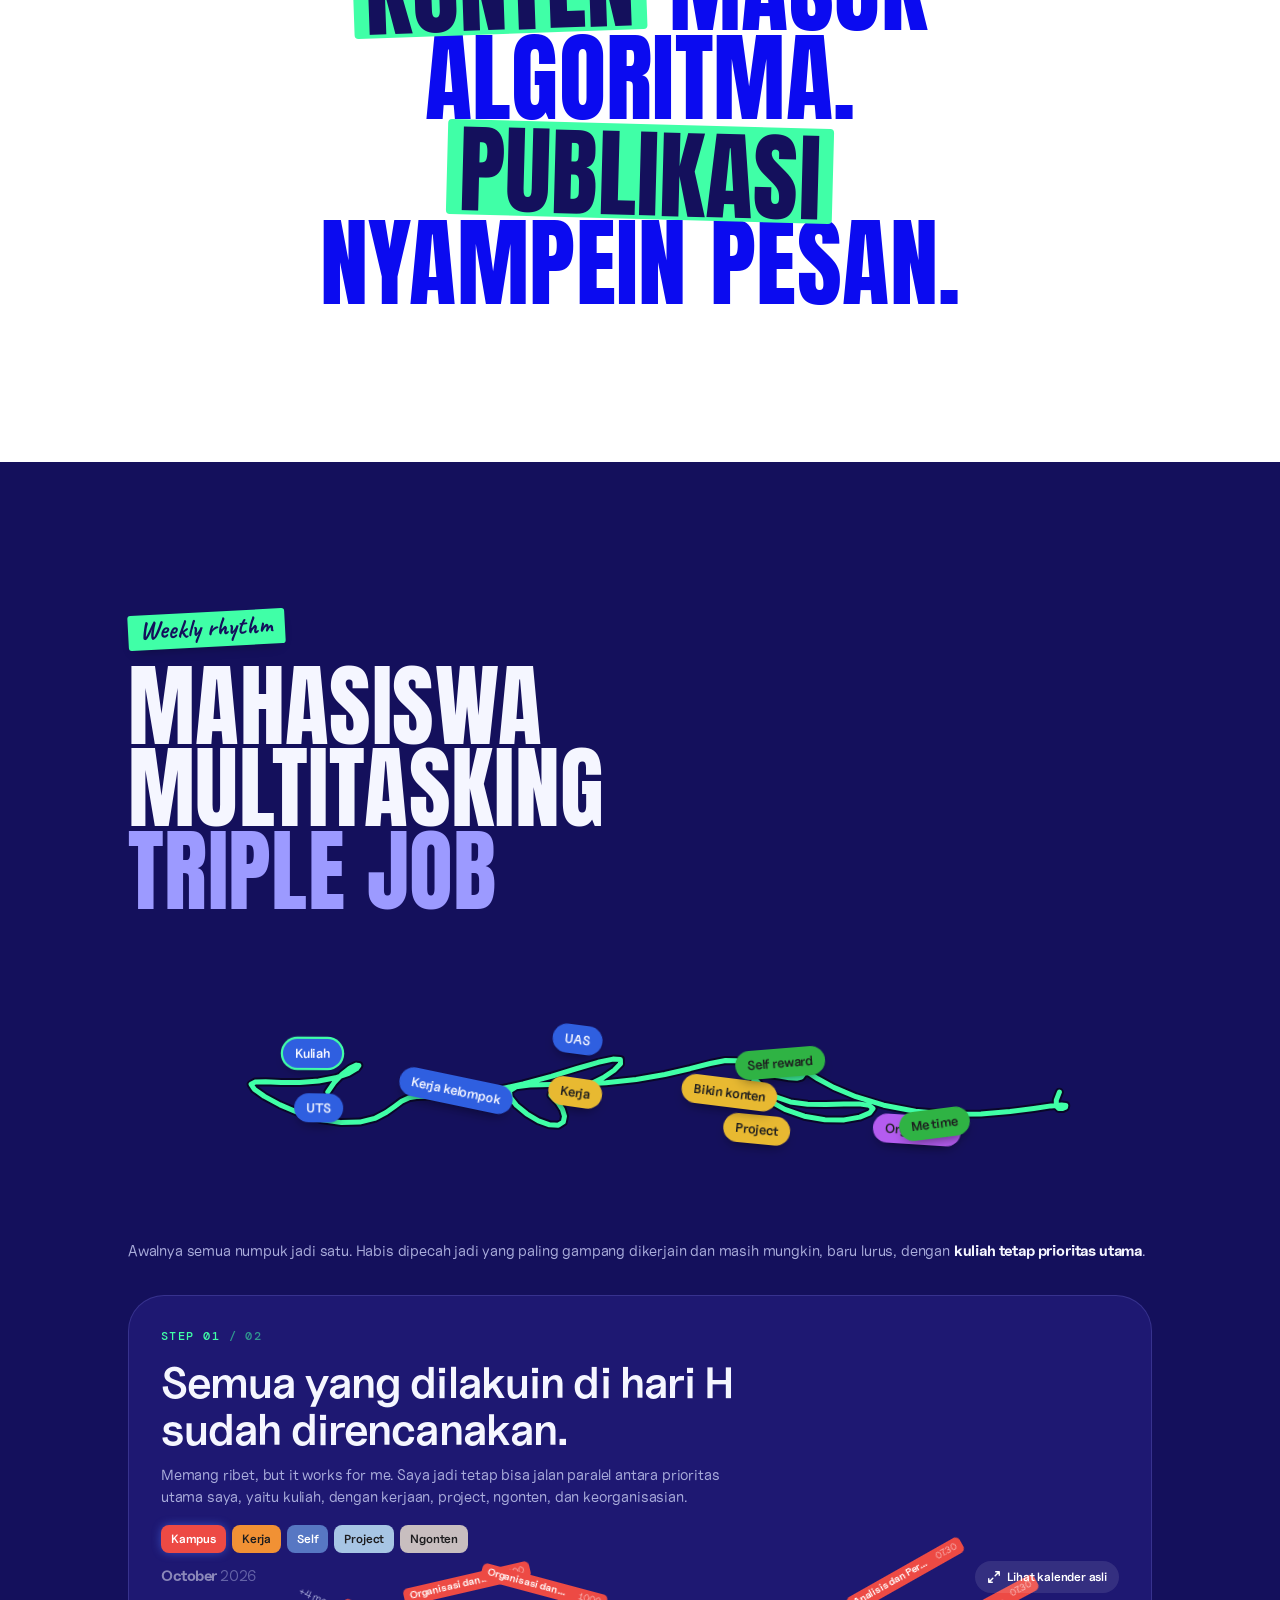
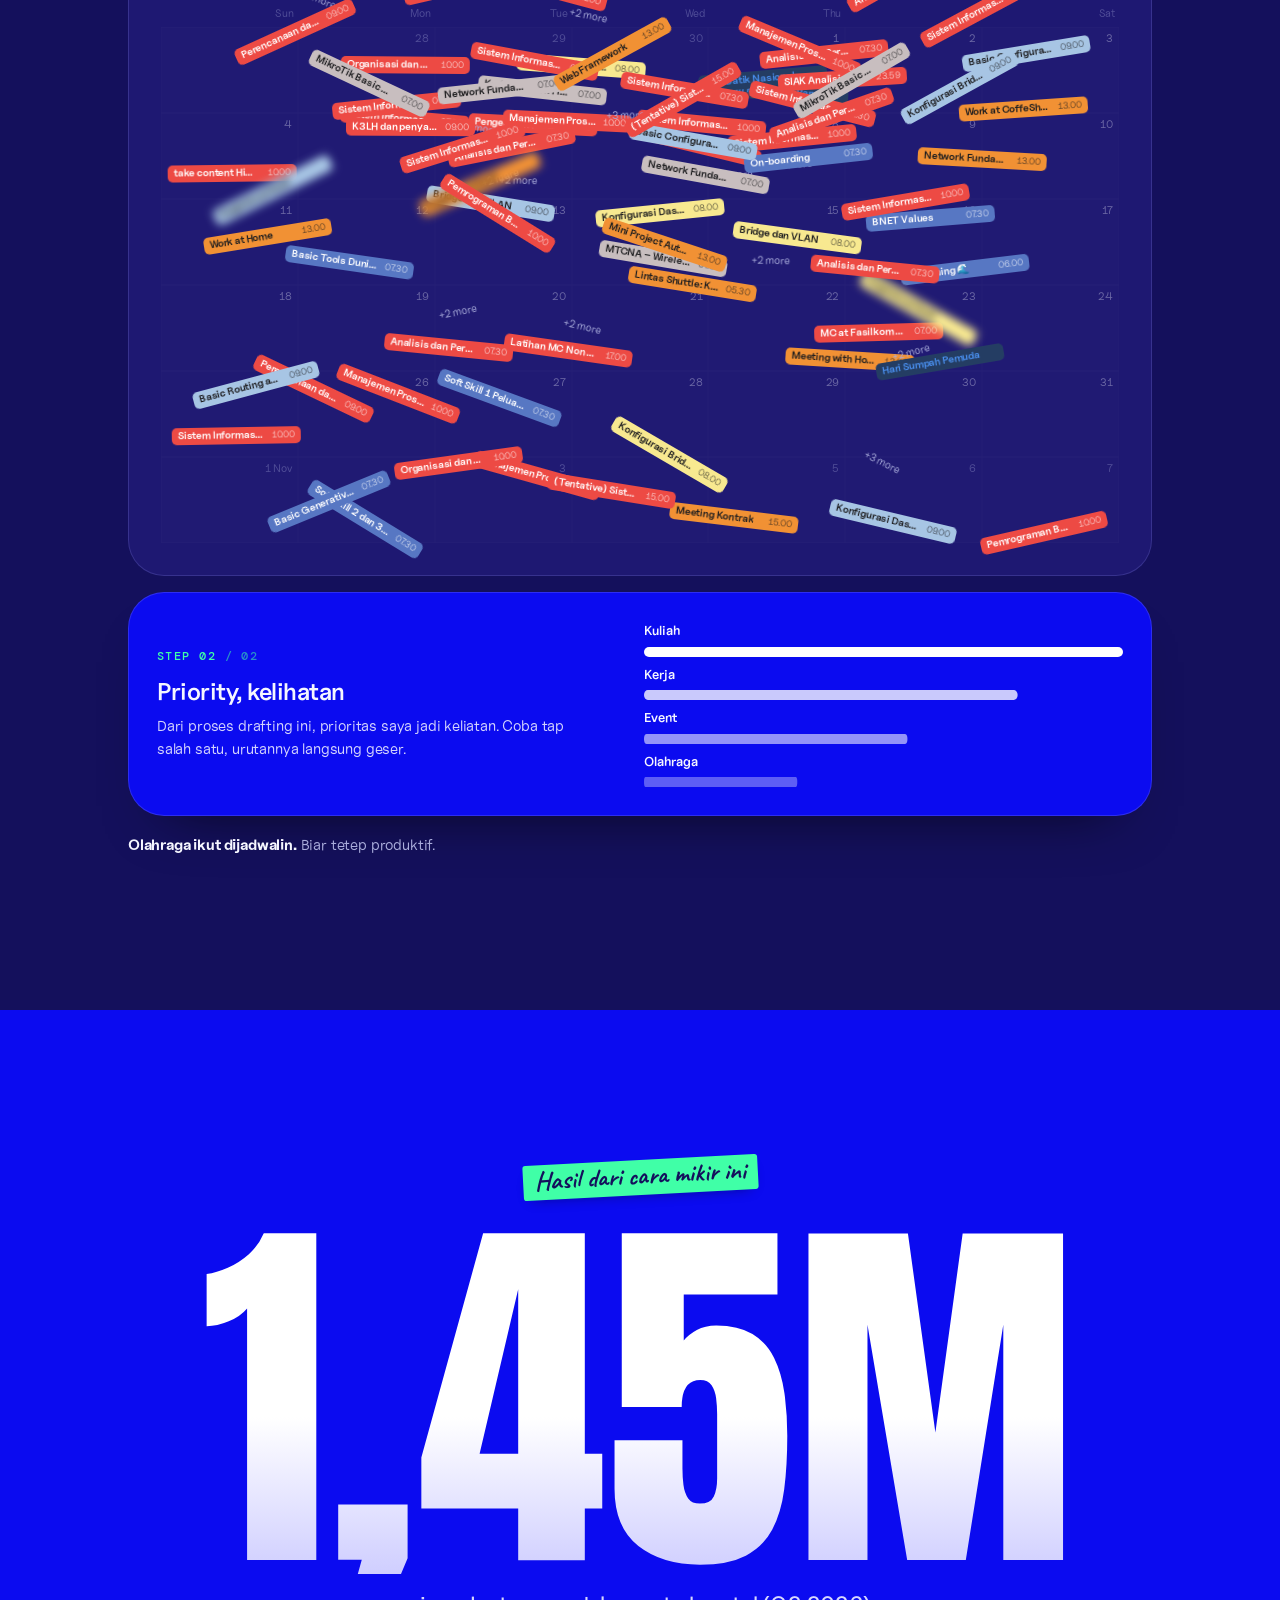
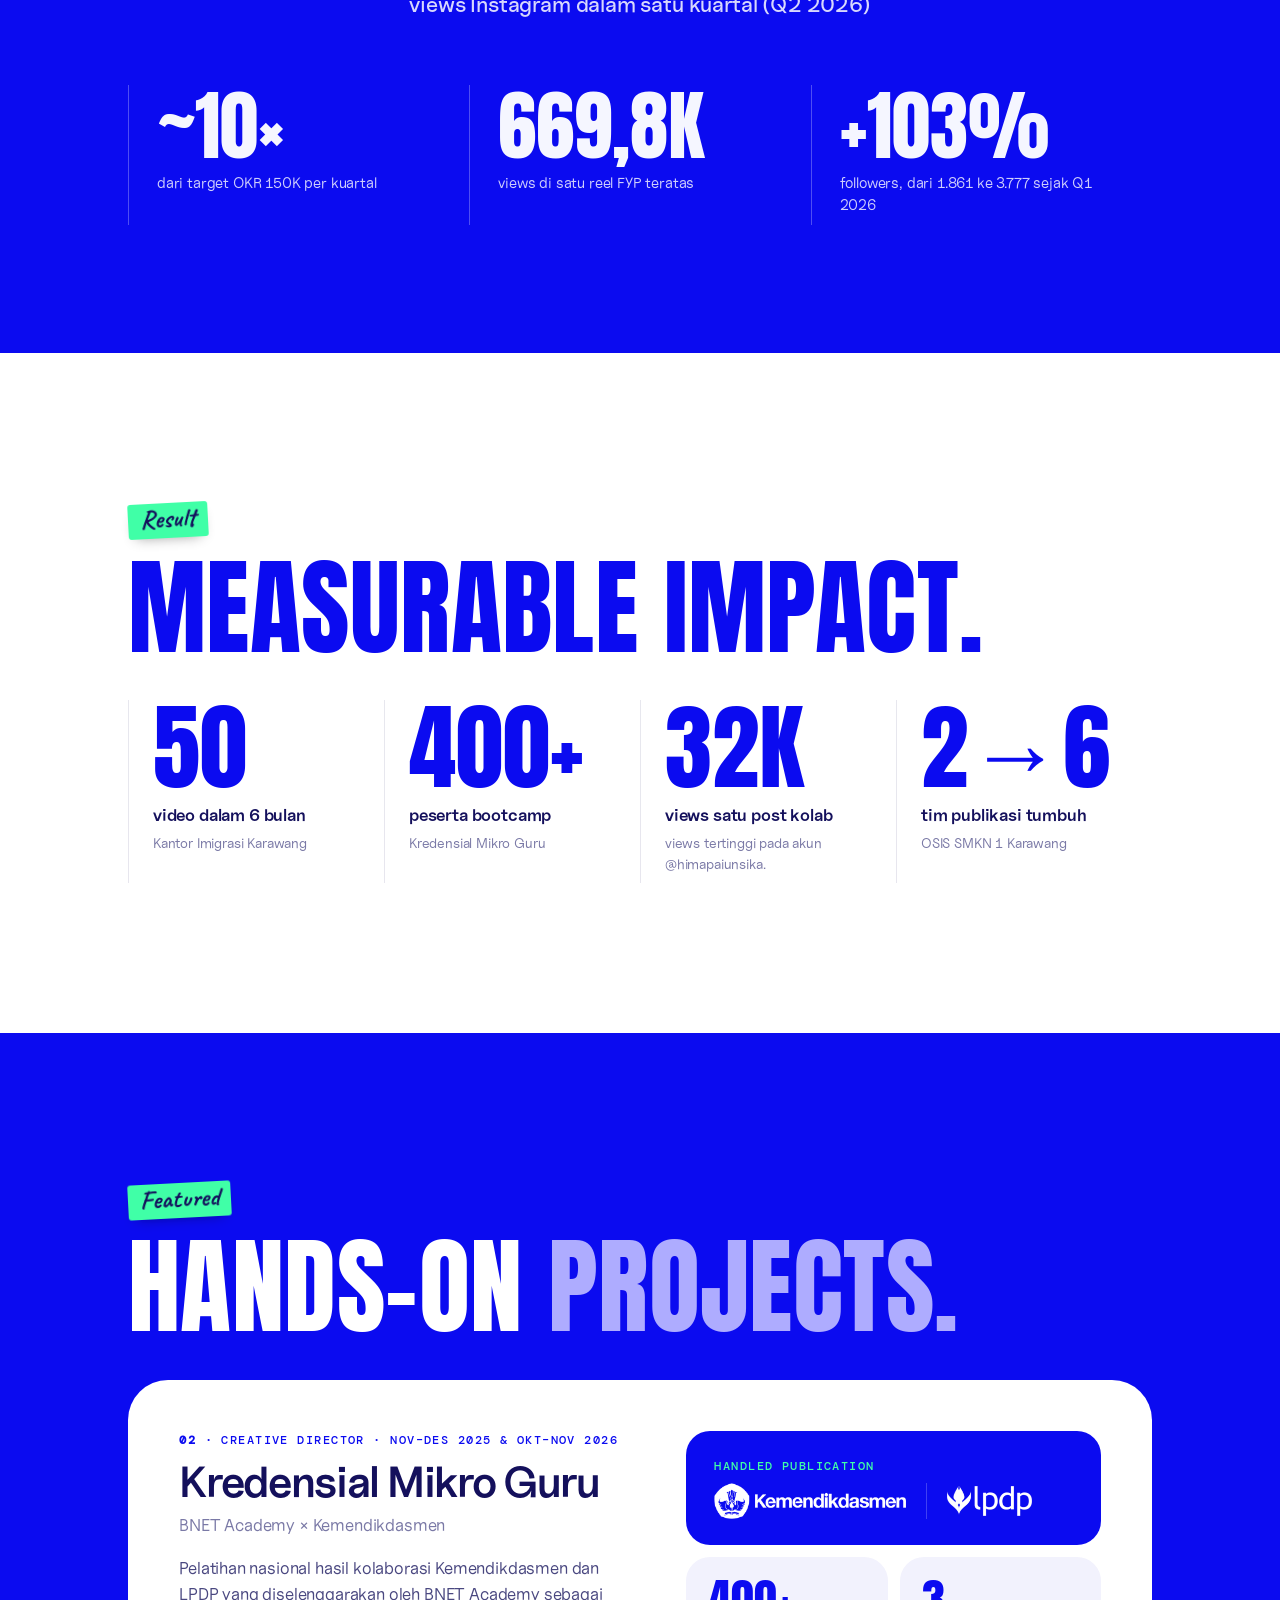
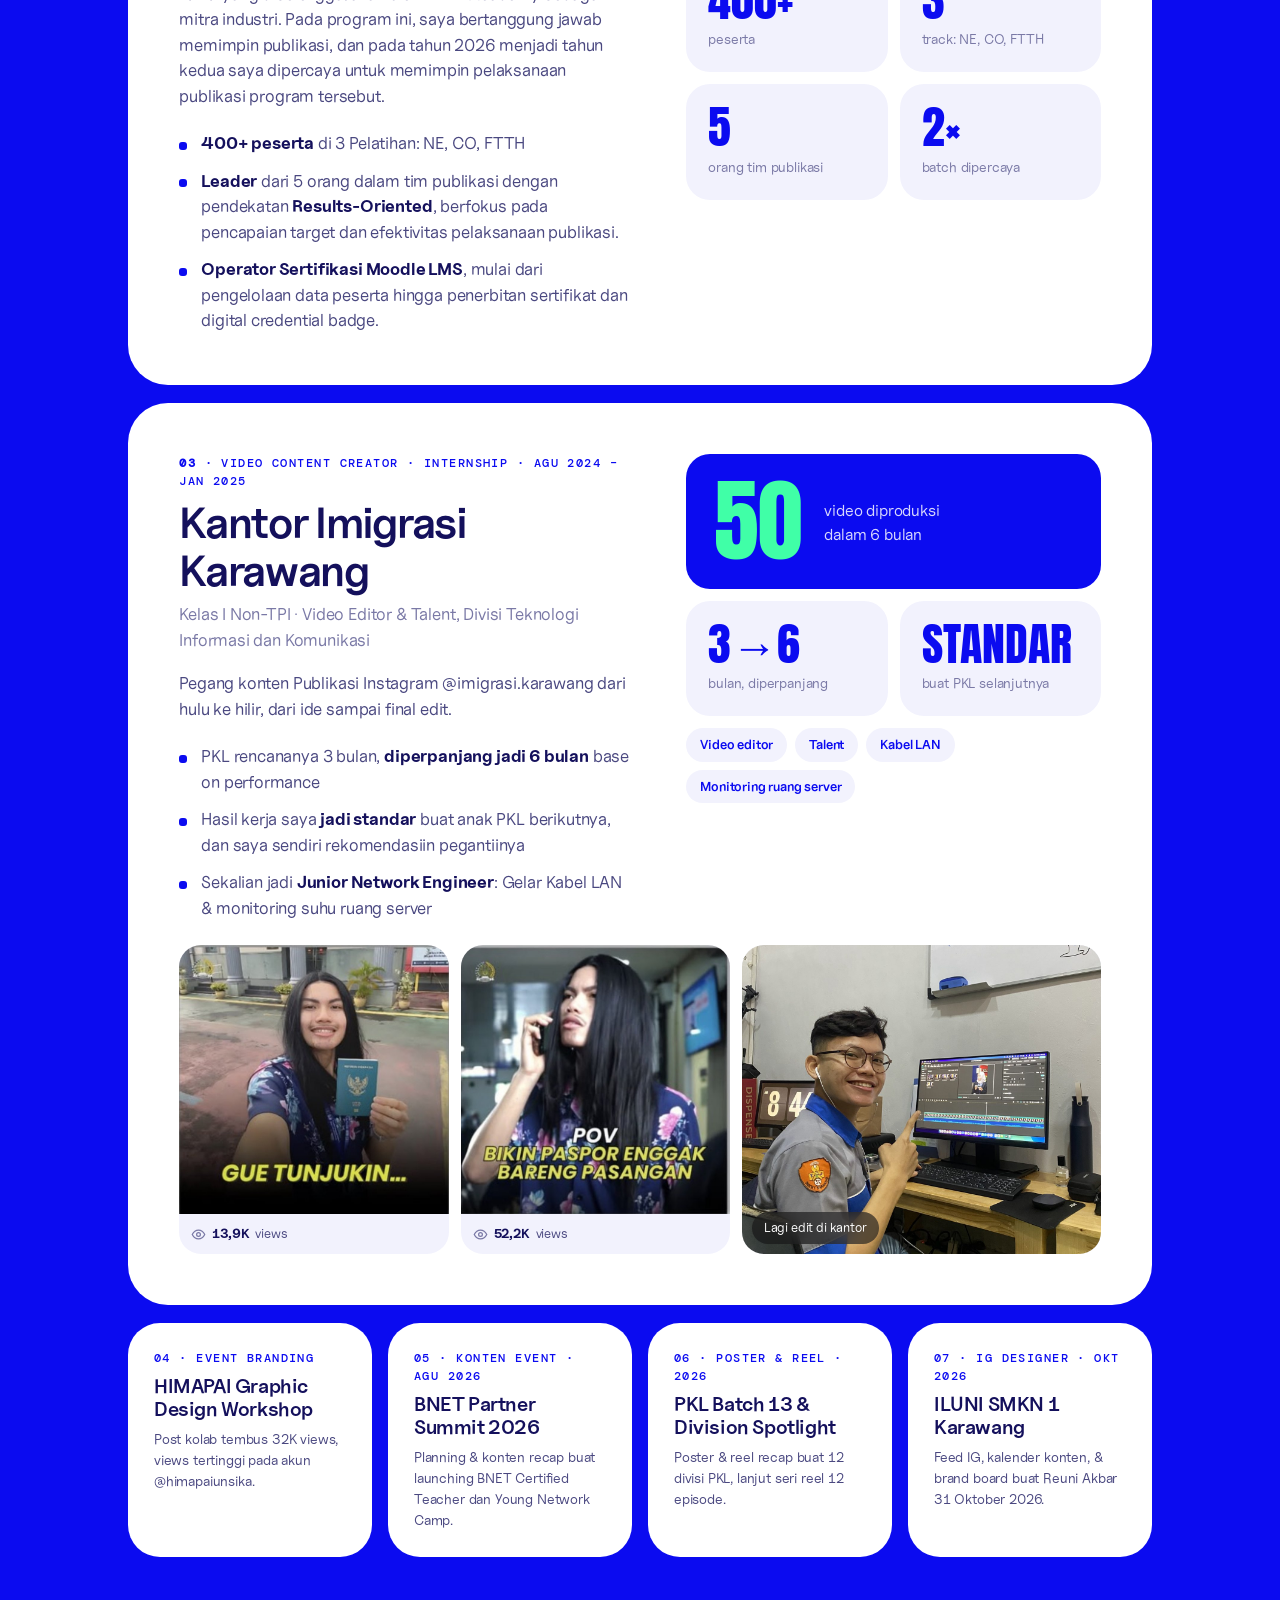
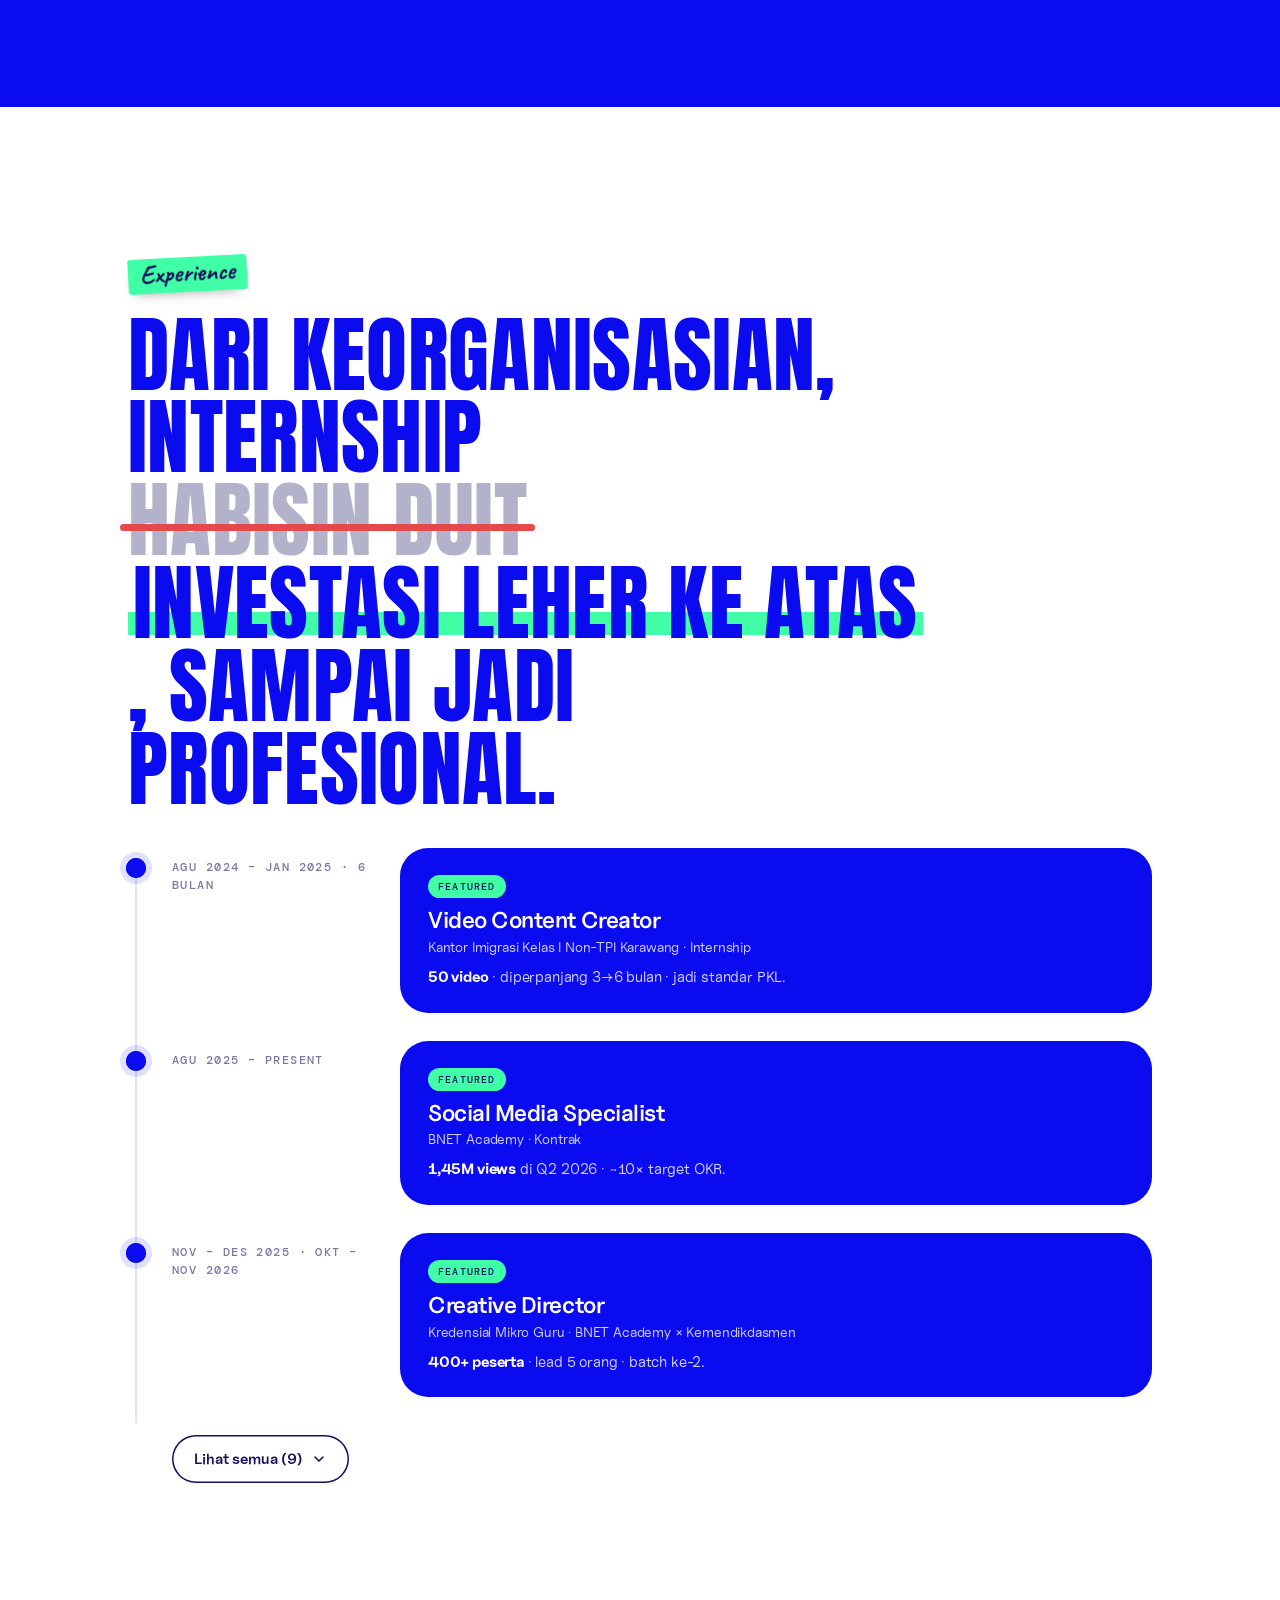
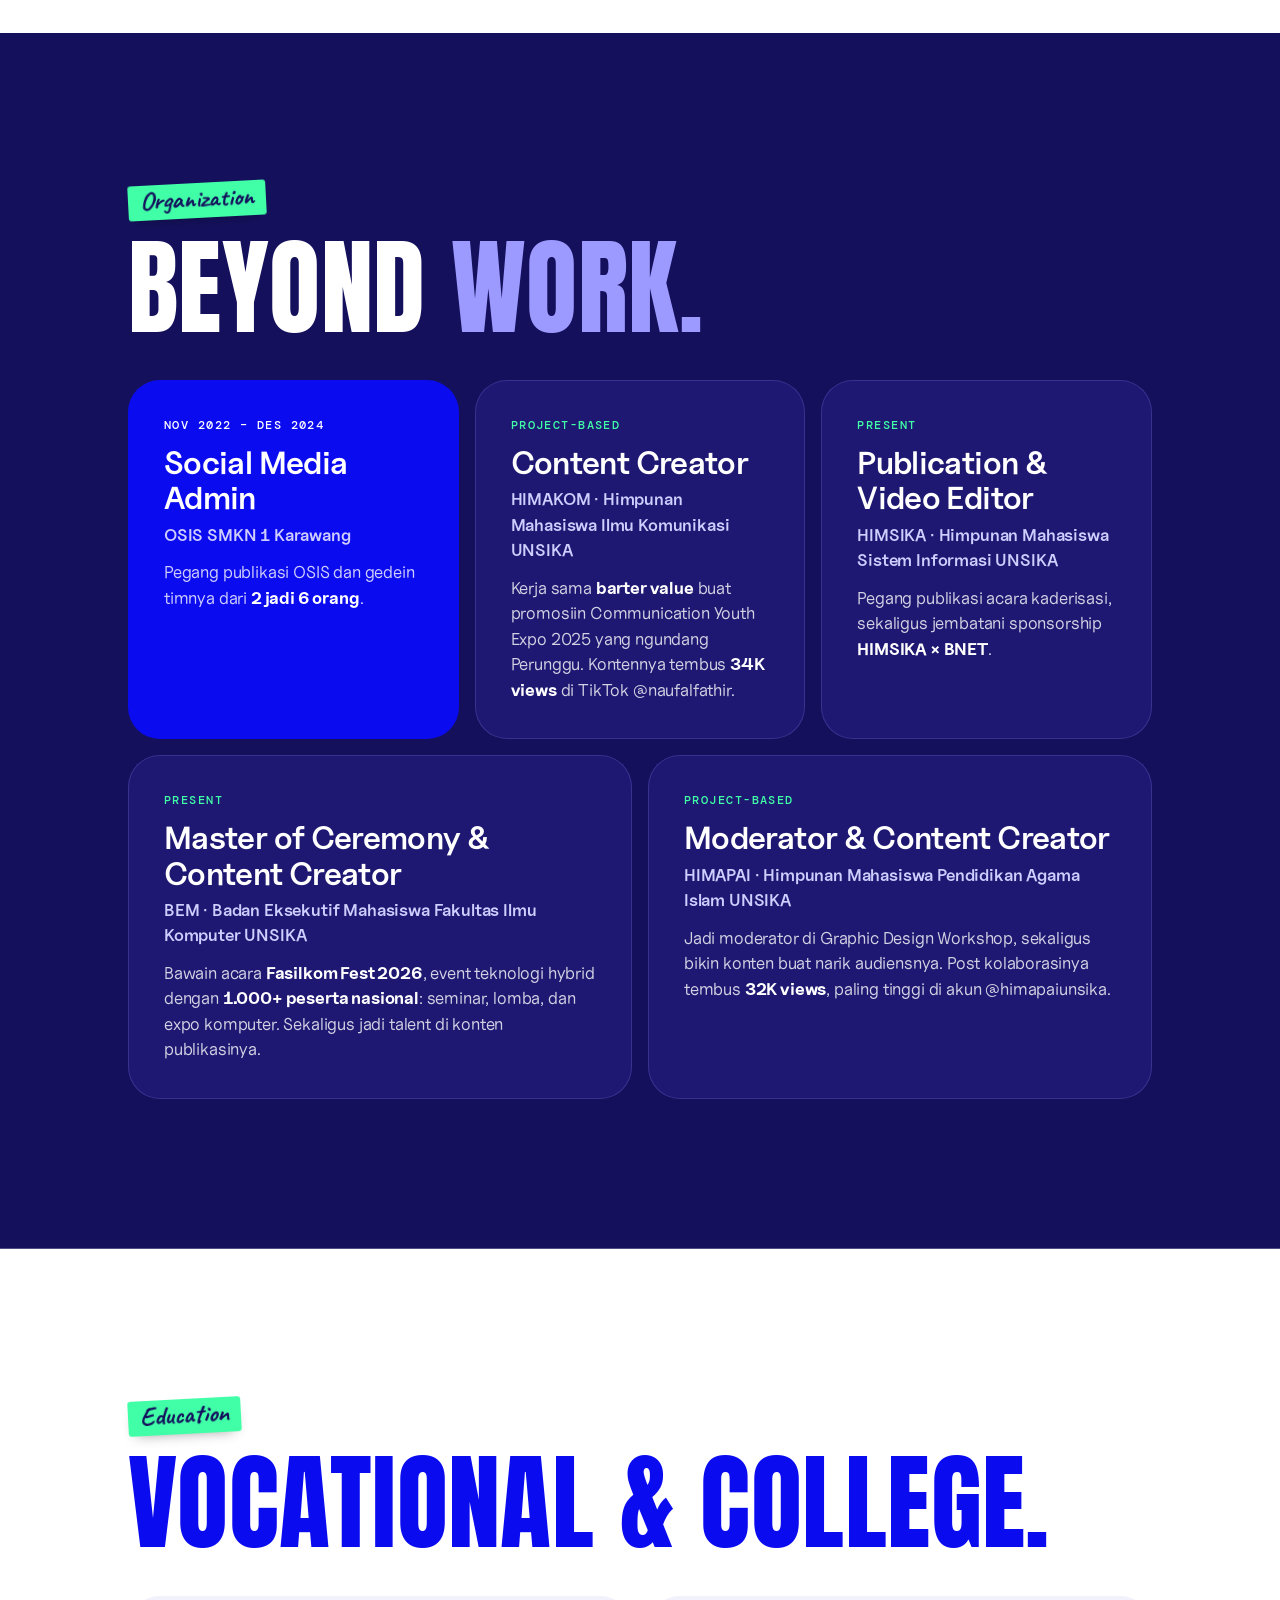
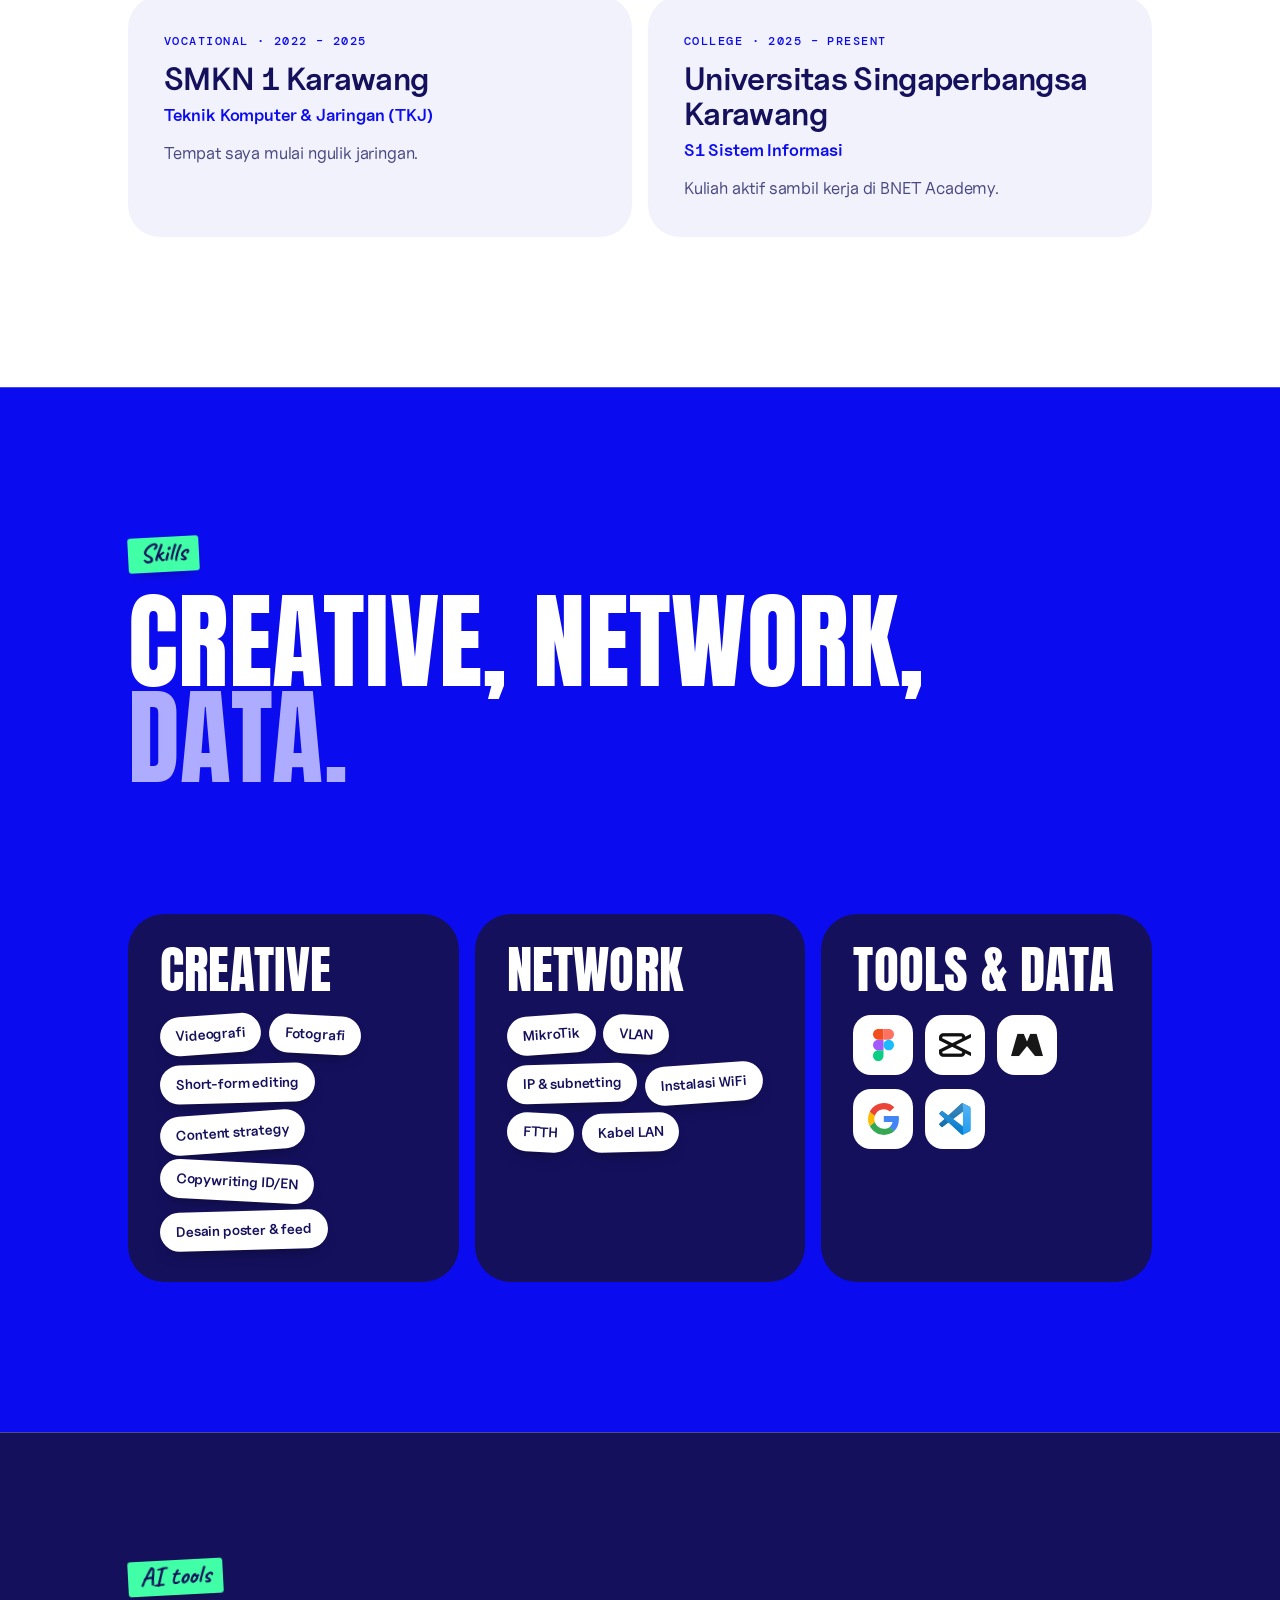
==== commit 06076f96: "Timeline Experience jadi dropdown: default cuma Featured, tombol Lihat semua Co-Authored-By: Claude " ====
--- a/index.html
+++ b/index.html
@@ -411,6 +411,7 @@
       <div class="ti"><div class="when">Jan 2026 – Present</div><div class="tbody"><h4>Network Engineer</h4><p class="torg">SPPG Cinangka, Purwakarta</p><p><b>9 CCTV</b> Hikvision · Wi-Fi seamless <b>3&nbsp;AP</b>&nbsp;Ubiquiti.</p></div></div>
       <div class="ti"><div class="when">Jul 2026 – Present</div><div class="tbody"><h4>Freelance Video Editor</h4><p class="torg">Noetra</p></div></div>
     </div>
+    <button type="button" class="tlmore" id="tlMore" aria-controls="tl" aria-expanded="false"><span>Lihat semua (9)</span><svg width="16" height="16" viewBox="0 0 24 24" fill="none" stroke="currentColor" stroke-width="2.4" stroke-linecap="round" stroke-linejoin="round" aria-hidden="true"><path d="M6 9l6 6 6-6"/></svg></button>
   </div>
 </section>
 
--- a/css/ency.css
+++ b/css/ency.css
@@ -1743,3 +1743,46 @@
     transform: none !important
   }
 }
+
+/* ---------- timeline dropdown ---------- */
+.tl:not(.open) .ti:not(.hl) {
+  display: none
+}
+
+.tl.open .ti:not(.hl) {
+  animation: tlin .45s cubic-bezier(.2, .8, .2, 1) both
+}
+
+@keyframes tlin {
+  from { opacity: 0; transform: translateY(-8px) }
+}
+
+.tlmore {
+  display: flex;
+  align-items: center;
+  gap: 8px;
+  margin: 4px 0 0 44px;
+  min-height: 48px;
+  padding: 0 22px;
+  border: 0;
+  border-radius: 999px;
+  background: transparent;
+  color: var(--indigo);
+  box-shadow: inset 0 0 0 1.5px var(--indigo);
+  font: inherit;
+  font-size: 15px;
+  font-weight: 600;
+  cursor: pointer
+}
+
+.tlmore svg {
+  transition: transform .3s
+}
+
+.tlmore[aria-expanded="true"] svg {
+  transform: rotate(180deg)
+}
+
+@media (prefers-reduced-motion: reduce) {
+  .tl.open .ti:not(.hl) { animation: none }
+}
